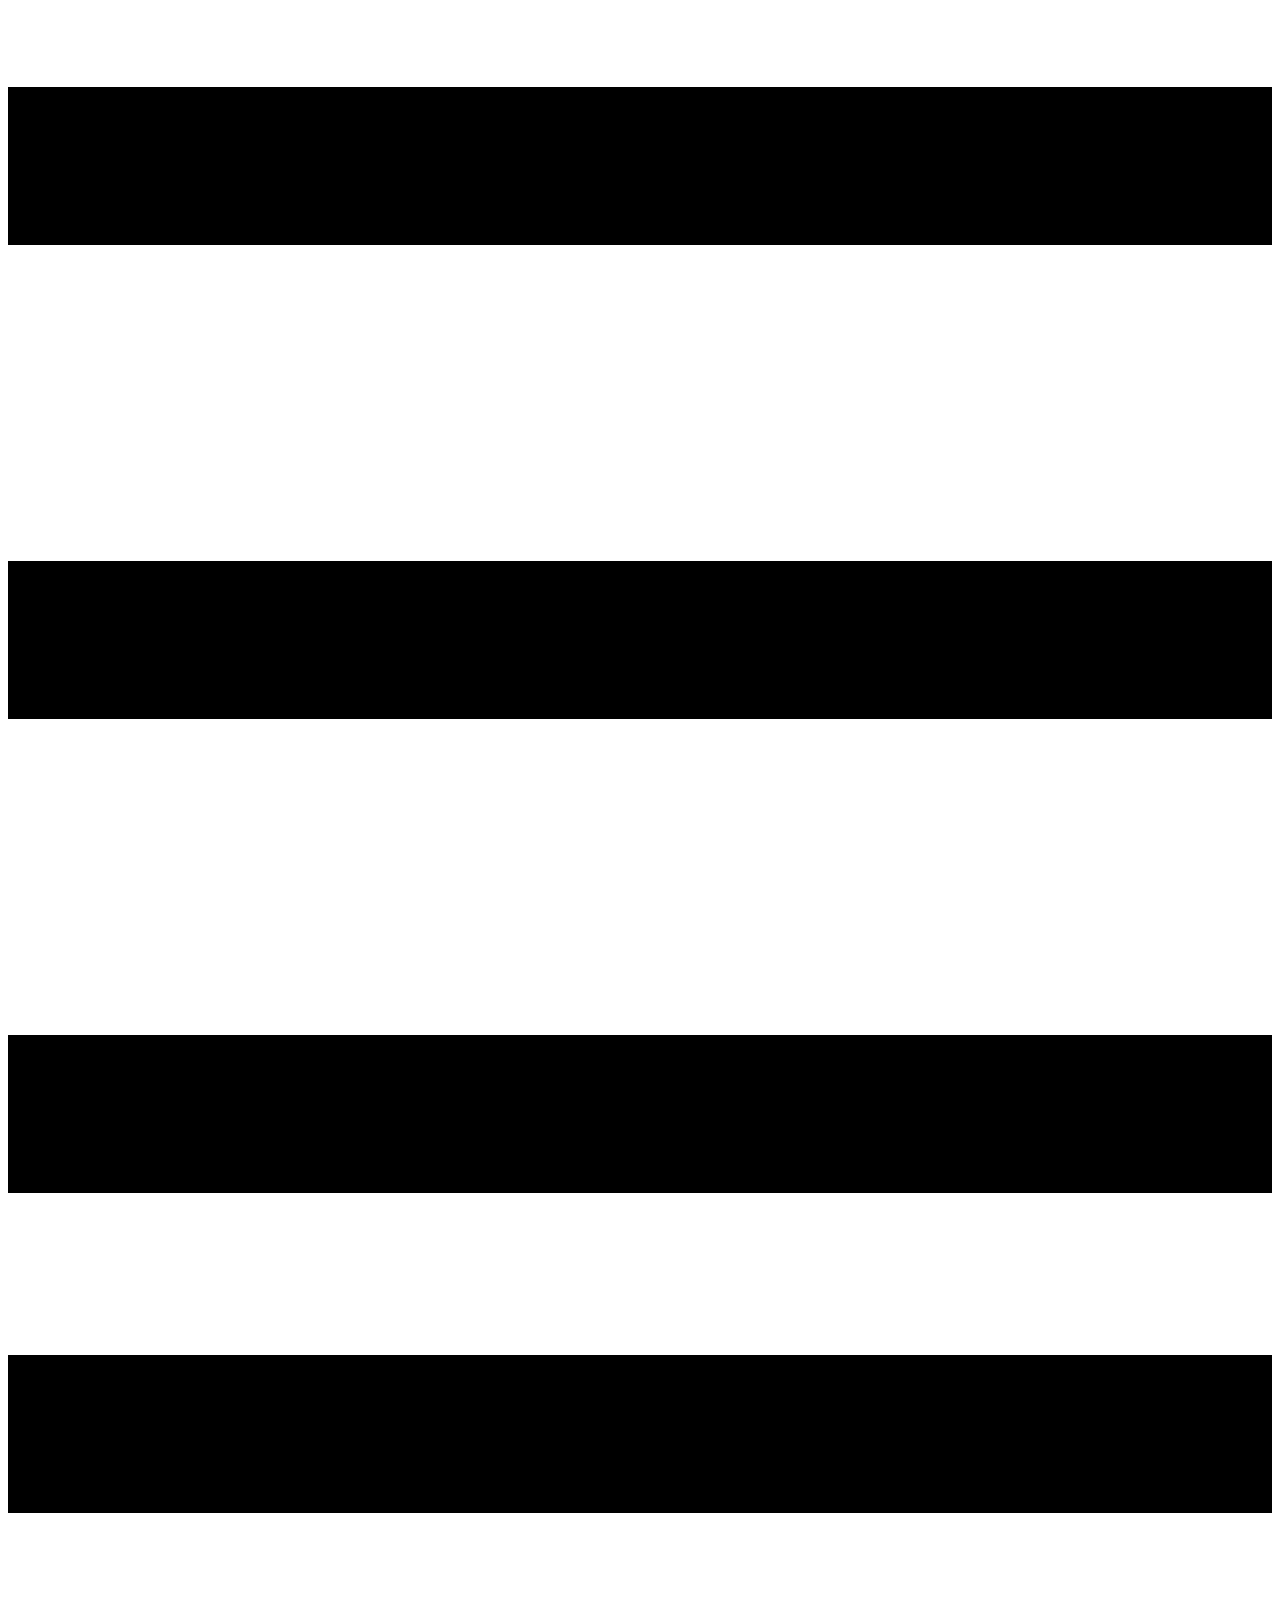
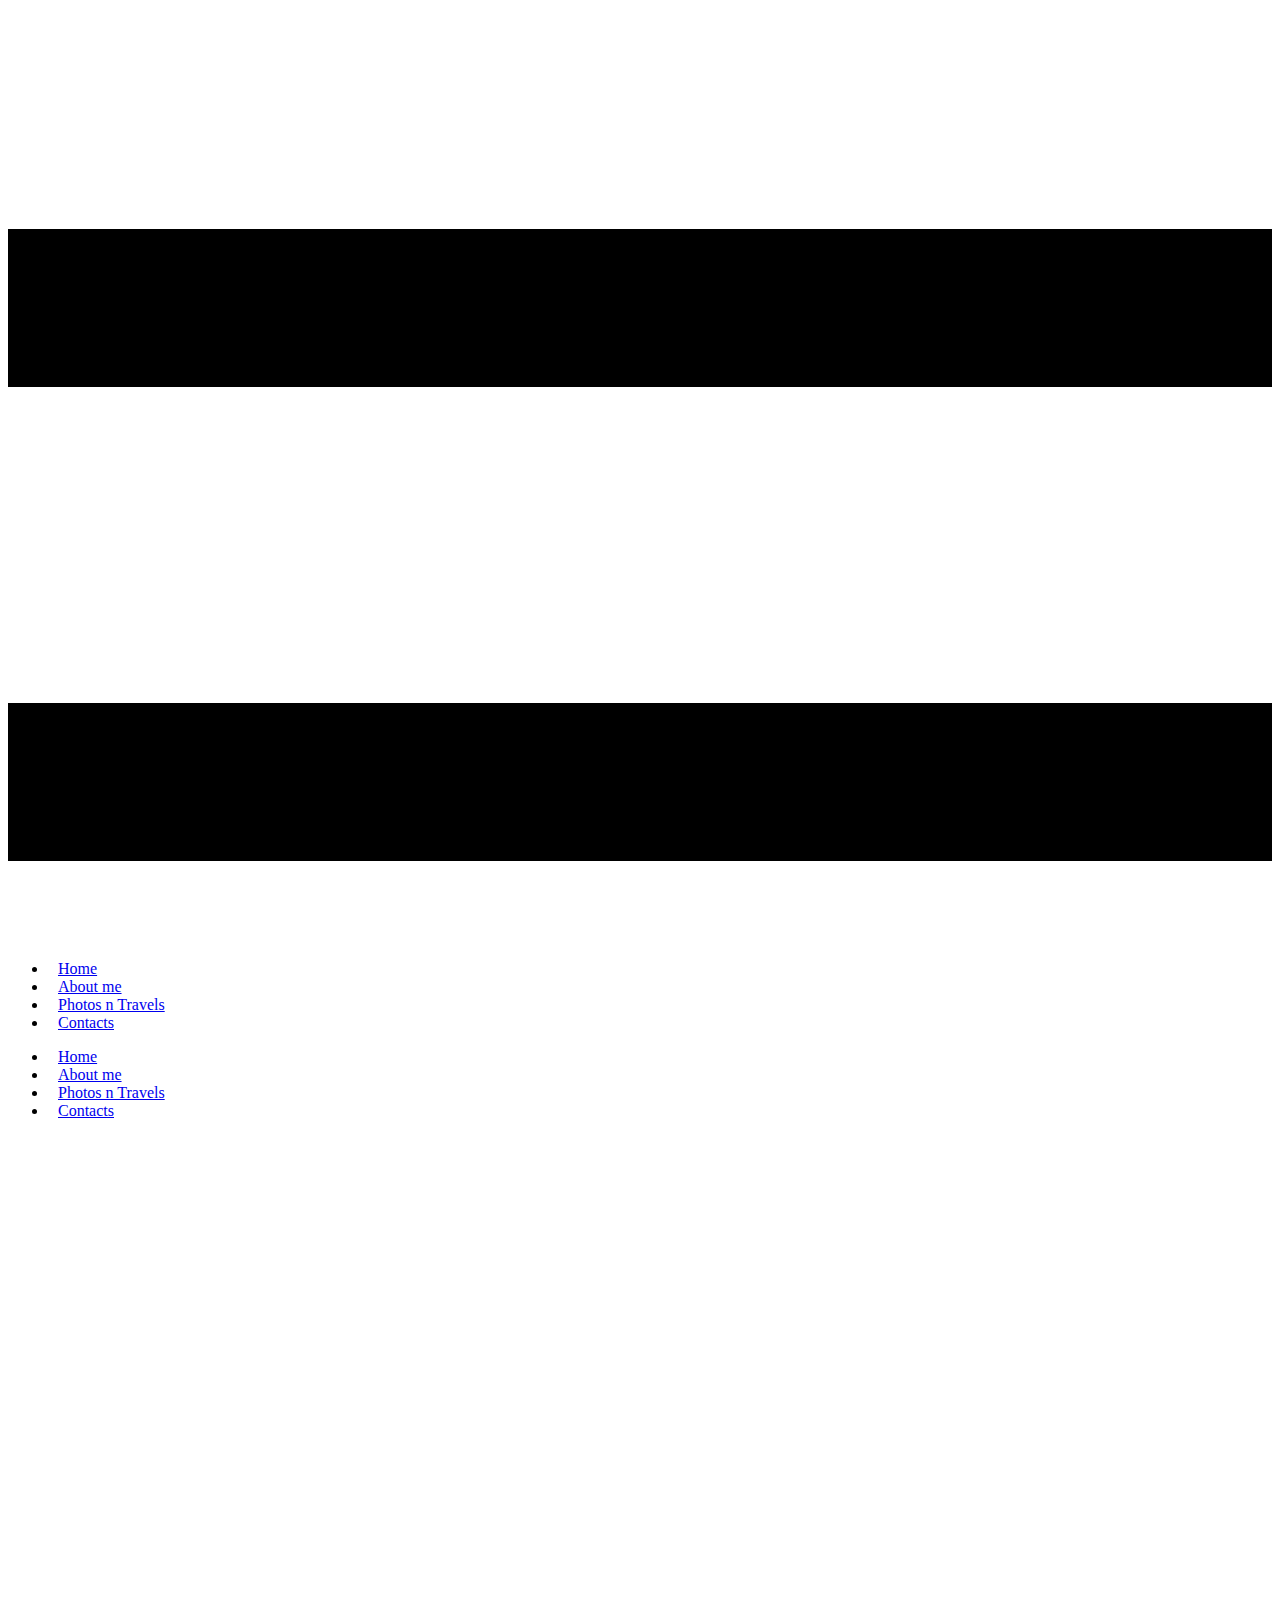
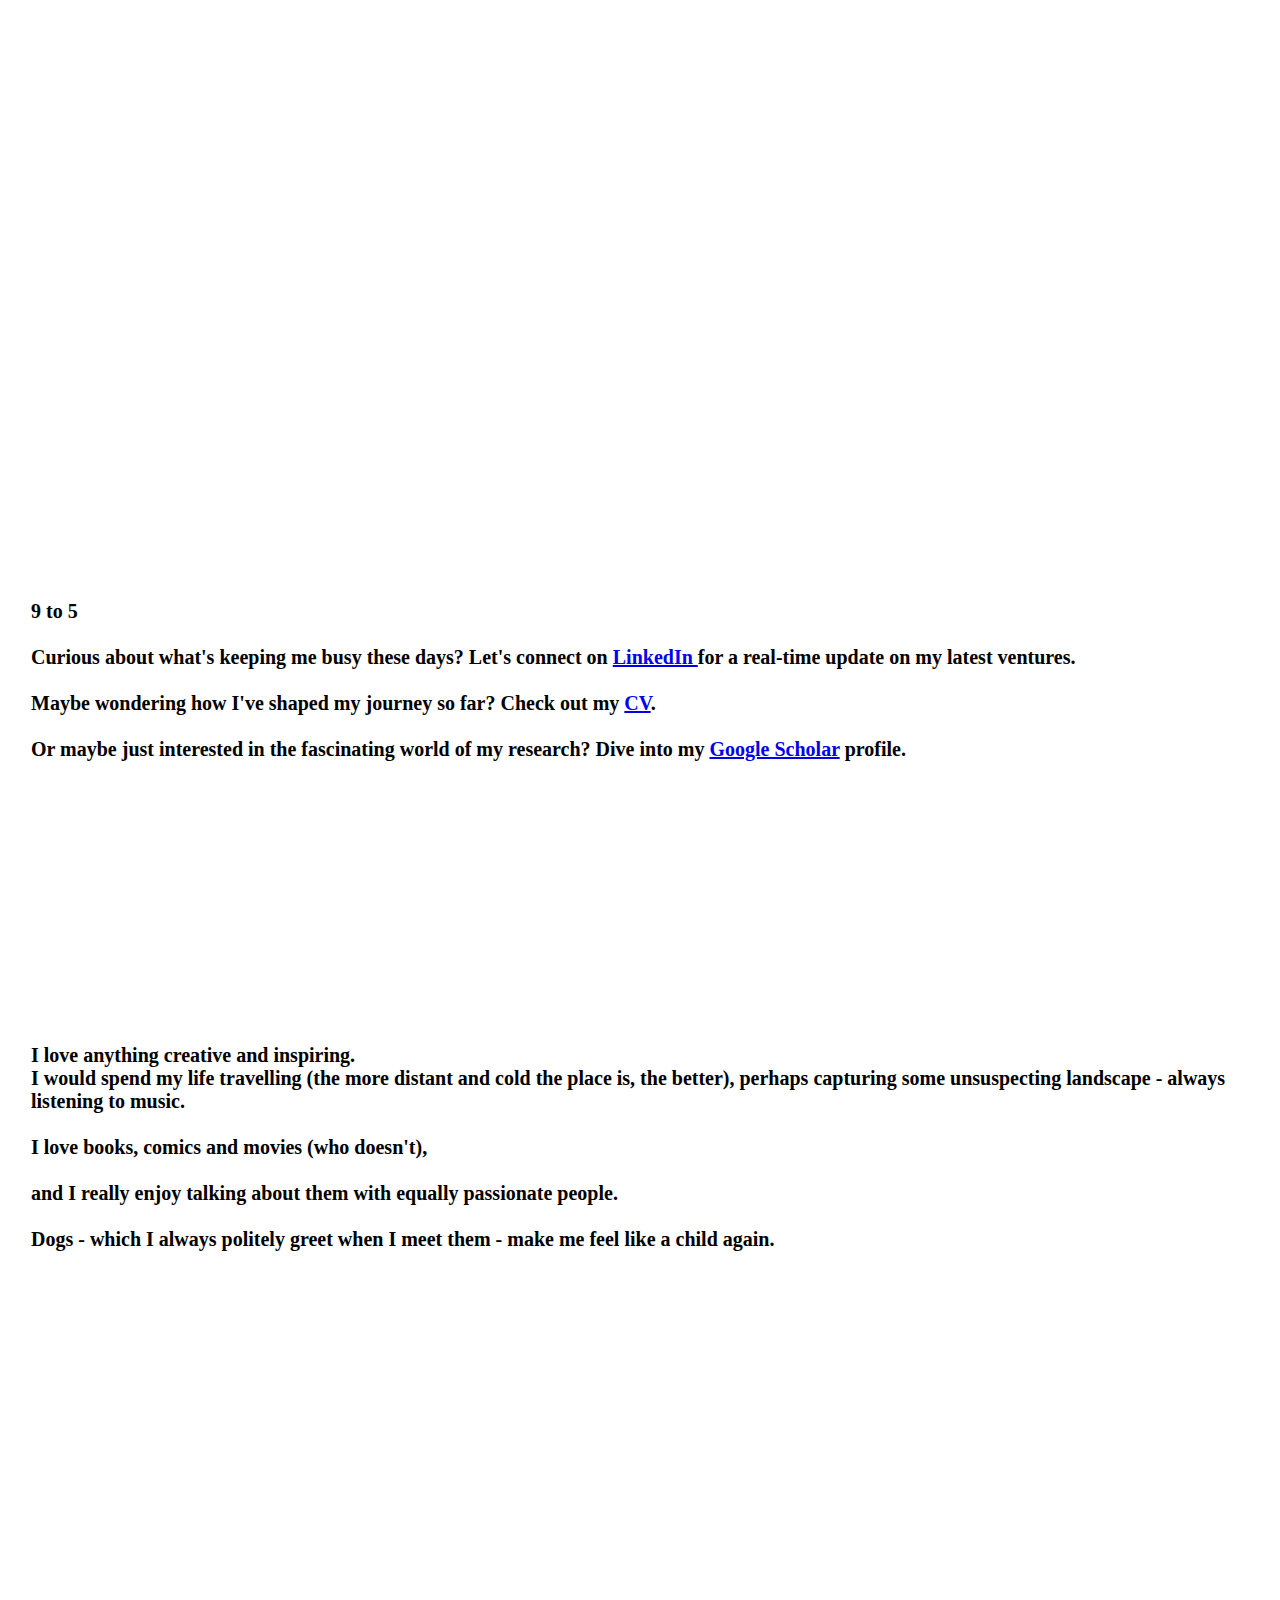
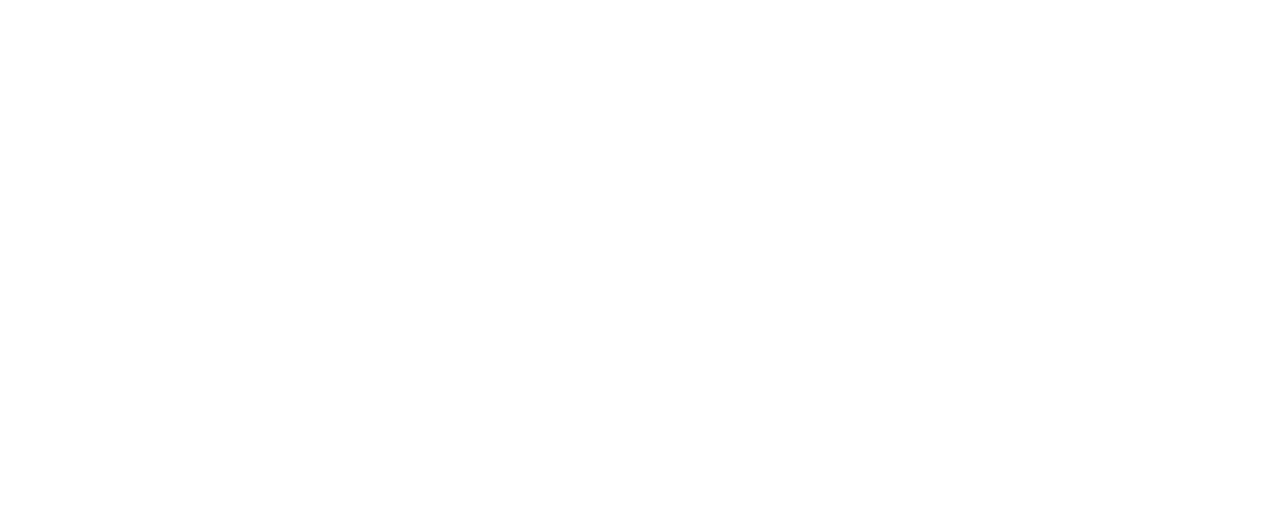
==== About-me.html @ ea96f23c "Add files via upload" ====
<!DOCTYPE html>
<html style="font-size: 16px;" lang="it"><head>
    <meta name="viewport" content="width=device-width, initial-scale=1.0">
    <meta charset="utf-8">
    <meta name="keywords" content="">
    <meta name="description" content="">
    <title>About me</title>
    <link rel="stylesheet" href="nicepage.css" media="screen">
<link rel="stylesheet" href="About-me.css" media="screen">
    <script class="u-script" type="text/javascript" src="jquery.js" defer=""></script>
    <script class="u-script" type="text/javascript" src="nicepage.js" defer=""></script>
    <meta name="generator" content="Nicepage 4.21.5, nicepage.com">
    <link id="u-theme-google-font" rel="stylesheet" href="https://fonts.googleapis.com/css?family=Roboto:100,100i,300,300i,400,400i,500,500i,700,700i,900,900i|Open+Sans:300,300i,400,400i,500,500i,600,600i,700,700i,800,800i">
    
    
    <script type="application/ld+json">{
		"@context": "http://schema.org",
		"@type": "Organization",
		"name": "website"
}</script>
    <meta name="theme-color" content="#478ac9">
    <meta property="og:title" content="About me">
    <meta property="og:description" content="">
    <meta property="og:type" content="website">
  </head>
  <body class="u-body u-overlap u-overlap-contrast u-xl-mode" data-lang="it"><header class="u-black u-clearfix u-header u-sticky u-sticky-28a9" id="sec-6f5e" data-animation-name="" data-animation-duration="0" data-animation-delay="0" data-animation-direction=""><div class="u-clearfix u-sheet u-sheet-1">
        <nav class="u-align-right u-dropdown-icon u-menu u-menu-dropdown u-offcanvas u-menu-1" data-responsive-from="XS">
          <div class="menu-collapse" style="font-size: 1rem; letter-spacing: 0px; font-weight: 700;">
            <a class="u-border-1 u-border-grey-75 u-button-style u-custom-border u-custom-border-color u-custom-left-right-menu-spacing u-custom-padding-bottom u-custom-text-active-color u-custom-text-color u-custom-text-hover-color u-custom-top-bottom-menu-spacing u-nav-link u-palette-4-base u-text-active-palette-1-base u-text-hover-palette-2-base" href="#" style="background-image: none;">
              <svg class="u-svg-link" viewBox="0 0 24 24"><use xmlns:xlink="http://www.w3.org/1999/xlink" xlink:href="#menu-hamburger"></use></svg>
              <svg class="u-svg-content" version="1.1" id="menu-hamburger" viewBox="0 0 16 16" x="0px" y="0px" xmlns:xlink="http://www.w3.org/1999/xlink" xmlns="http://www.w3.org/2000/svg"><g><rect y="1" width="16" height="2"></rect><rect y="7" width="16" height="2"></rect><rect y="13" width="16" height="2"></rect>
</g></svg>
            </a>
          </div>
          <div class="u-custom-menu u-nav-container">
            <ul class="u-nav u-spacing-20 u-unstyled u-nav-1"><li class="u-nav-item"><a class="u-button-style u-nav-link u-text-active-palette-4-base u-text-grey-5 u-text-hover-palette-2-base" href="Home.html" style="padding: 10px;">Home</a>
</li><li class="u-nav-item"><a class="u-button-style u-nav-link u-text-active-palette-4-base u-text-grey-5 u-text-hover-palette-2-base" href="About-me.html" style="padding: 10px;">About me</a>
</li><li class="u-nav-item"><a class="u-button-style u-nav-link u-text-active-palette-4-base u-text-grey-5 u-text-hover-palette-2-base" href="#" style="padding: 10px;">Photos n Travels</a>
</li><li class="u-nav-item"><a class="u-button-style u-nav-link u-text-active-palette-4-base u-text-grey-5 u-text-hover-palette-2-base" href="Contacts.html" style="padding: 10px;">Contacts</a>
</li></ul>
          </div>
          <div class="u-custom-menu u-nav-container-collapse">
            <div class="u-black u-container-style u-inner-container-layout u-opacity u-opacity-95 u-sidenav">
              <div class="u-inner-container-layout u-sidenav-overflow">
                <div class="u-menu-close"></div>
                <ul class="u-align-center u-nav u-popupmenu-items u-unstyled u-nav-2"><li class="u-nav-item"><a class="u-button-style u-nav-link" href="Home.html" style="padding: 10px;">Home</a>
</li><li class="u-nav-item"><a class="u-button-style u-nav-link" href="About-me.html" style="padding: 10px;">About me</a>
</li><li class="u-nav-item"><a class="u-button-style u-nav-link" href="#" style="padding: 10px;">Photos n Travels</a>
</li><li class="u-nav-item"><a class="u-button-style u-nav-link" href="Contacts.html" style="padding: 10px;">Contacts</a>
</li></ul>
              </div>
            </div>
            <div class="u-black u-menu-overlay u-opacity u-opacity-70"></div>
          </div>
        </nav>
      </div></header>
    <section class="u-black u-clearfix u-section-1" id="sec-1752">
      <div class="u-clearfix u-sheet u-sheet-1">
        <div class="u-container-style u-effect-hover-zoom u-expanded-width u-group u-group-1" data-image-width="1600" data-image-height="843">
          <div class="u-background-effect u-expanded">
            <div class="u-background-effect-image u-expanded u-image u-image-1" data-image-width="1280" data-image-height="961"></div>
          </div>
          <div class="u-container-layout u-container-layout-1"></div>
        </div>
        <div class="u-clearfix u-expanded-width u-layout-wrap u-layout-wrap-1">
          <div class="u-gutter-0 u-layout">
            <div class="u-layout-col">
              <div class="u-size-30">
                <div class="u-layout-row">
                  <div class="u-container-align-center u-container-style u-effect-hover-zoom u-layout-cell u-size-30 u-layout-cell-1" data-image-width="960" data-image-height="1280">
                    <div class="u-background-effect u-expanded">
                      <div class="u-background-effect-image u-expanded u-image u-image-2" data-image-width="960" data-image-height="1280"></div>
                    </div>
                    <div class="u-container-layout u-container-layout-2"></div>
                  </div>
                  <div class="u-container-style u-layout-cell u-size-30 u-layout-cell-2">
                    <div class="u-container-layout u-valign-middle-md u-valign-middle-sm u-valign-middle-xs u-container-layout-3">
                      <p class="u-text u-text-1">9 to 5<br>
                        <br>Curious about what's keeping me busy these days? Let's connect on <a href="https://www.linkedin.com/in/maddalena-torricelli/" class="u-active-none u-border-none u-btn u-button-link u-button-style u-hover-none u-none u-text-palette-1-base u-btn-1">LinkedIn </a>for a real-time update on my latest ventures.<br>
                        <br>Maybe wondering how I've shaped my journey so far? Check out my <a href="files/CV_Maddalena_Torricelli.pdf" class="u-active-none u-border-none u-btn u-button-link u-button-style u-file-link u-hover-none u-none u-text-palette-1-base u-btn-2">CV</a>.<br>
                        <br>Or maybe just interested in the fascinating world of my research? Dive into my <a href="https://scholar.google.com/citations?user=tIdKNm0AAAAJ&amp;hl=it" class="u-active-none u-border-none u-btn u-button-link u-button-style u-hover-none u-none u-text-palette-1-base u-btn-3">Google Scholar</a> profile.
                      </p>
                    </div>
                  </div>
                </div>
              </div>
              <div class="u-size-30">
                <div class="u-layout-row">
                  <div class="u-container-style u-layout-cell u-size-30 u-layout-cell-3">
                    <div class="u-container-layout u-valign-middle u-container-layout-4">
                      <p class="u-text u-text-default u-text-2"> I love anything creative and inspiring. <br>I would spend my life travelling (the more distant and cold the place is, the better), perhaps capturing some unsuspecting landscape - always listening to music. <br>
                        <br>I love books, comics and movies (who doesn't), <br>
                        <br>and I really enjoy talking about them with equally passionate people. <br>
                        <br>Dogs - which I always politely greet when I meet them - make me feel like a child again.<span style="font-weight: 700;"></span>
                      </p>
                    </div>
                  </div>
                  <div class="u-container-align-center u-container-style u-effect-hover-zoom u-layout-cell u-size-30 u-layout-cell-4" data-image-width="1280" data-image-height="961">
                    <div class="u-background-effect u-expanded">
                      <div class="u-background-effect-image u-expanded u-image u-image-3" data-image-width="1280" data-image-height="961"></div>
                    </div>
                    <div class="u-container-layout u-container-layout-5"></div>
                  </div>
                </div>
              </div>
            </div>
          </div>
        </div>
      </div>
    </section>
    
    
    
  
</body></html>
---- About-me.css ----
.u-section-1 {
  background-image: none;
}

.u-section-1 .u-sheet-1 {
  min-height: 1524px;
}

.u-section-1 .u-group-1 {
  min-height: 393px;
  margin-bottom: 0;
  margin-top: 56px;
}

.u-section-1 .u-image-1 {
  background-image: url("images/photo_2023-09-14_12-10-45.jpg");
  background-position: 50% 50%;
}

.u-section-1 .u-container-layout-1 {
  padding: 30px;
}

.u-section-1 .u-layout-wrap-1 {
  margin-top: 0;
  margin-bottom: 0;
}

.u-section-1 .u-layout-cell-1 {
  min-height: 538px;
}

.u-section-1 .u-image-2 {
  background-image: url("images/photo_2023-09-14_12-43-49.jpg");
}

.u-section-1 .u-container-layout-2 {
  padding: 30px;
}

.u-section-1 .u-layout-cell-2 {
  min-height: 537px;
}

.u-section-1 .u-container-layout-3 {
  padding: 30px 23px;
}

.u-section-1 .u-text-1 {
  font-weight: 700;
  font-size: 1.25rem;
  margin: 63px 0 0;
}

.u-section-1 .u-btn-1 {
  background-image: none;
  padding: 0;
}

.u-section-1 .u-btn-2 {
  background-image: none;
  padding: 0;
}

.u-section-1 .u-btn-3 {
  background-image: none;
  padding: 0;
}

.u-section-1 .u-layout-cell-3 {
  min-height: 537px;
}

.u-section-1 .u-container-layout-4 {
  padding: 0 23px;
}

.u-section-1 .u-text-2 {
  font-weight: 700;
  font-size: 1.25rem;
  margin: 0;
}

.u-section-1 .u-layout-cell-4 {
  min-height: 538px;
}

.u-section-1 .u-image-3 {
  background-image: url("images/photo_2023-09-14_12-43-50.jpg");
}

.u-section-1 .u-container-layout-5 {
  padding: 30px;
}

@media (max-width: 1199px) {
  .u-section-1 .u-sheet-1 {
    min-height: 1341px;
  }

  .u-section-1 .u-layout-cell-1 {
    min-height: 443px;
    background-position: 50% 50%;
  }

  .u-section-1 .u-layout-cell-2 {
    min-height: 443px;
  }

  .u-section-1 .u-layout-cell-3 {
    min-height: 443px;
  }

  .u-section-1 .u-layout-cell-4 {
    min-height: 443px;
    background-position: 50% 50%;
  }
}

@media (max-width: 991px) {
  .u-section-1 .u-sheet-1 {
    min-height: 1125px;
  }

  .u-section-1 .u-layout-cell-1 {
    min-height: 339px;
  }

  .u-section-1 .u-layout-cell-2 {
    min-height: 635px;
  }

  .u-section-1 .u-text-1 {
    width: auto;
    margin-top: 0;
  }

  .u-section-1 .u-layout-cell-3 {
    min-height: 100px;
  }

  .u-section-1 .u-layout-cell-4 {
    min-height: 339px;
  }
}

@media (max-width: 767px) {
  .u-section-1 .u-sheet-1 {
    min-height: 1967px;
  }

  .u-section-1 .u-container-layout-1 {
    padding-left: 10px;
    padding-right: 10px;
  }

  .u-section-1 .u-layout-cell-1 {
    min-height: 509px;
  }

  .u-section-1 .u-container-layout-2 {
    padding-left: 10px;
    padding-right: 10px;
  }

  .u-section-1 .u-layout-cell-2 {
    min-height: 380px;
  }

  .u-section-1 .u-container-layout-3 {
    padding-left: 10px;
    padding-right: 10px;
  }

  .u-section-1 .u-container-layout-4 {
    padding-left: 10px;
    padding-right: 10px;
  }

  .u-section-1 .u-layout-cell-4 {
    min-height: 509px;
  }

  .u-section-1 .u-container-layout-5 {
    padding-left: 10px;
    padding-right: 10px;
  }
}

@media (max-width: 575px) {
  .u-section-1 .u-sheet-1 {
    min-height: 1491px;
  }

  .u-section-1 .u-layout-cell-1 {
    min-height: 320px;
  }

  .u-section-1 .u-layout-cell-2 {
    min-height: 239px;
  }

  .u-section-1 .u-layout-cell-4 {
    min-height: 320px;
  }
}
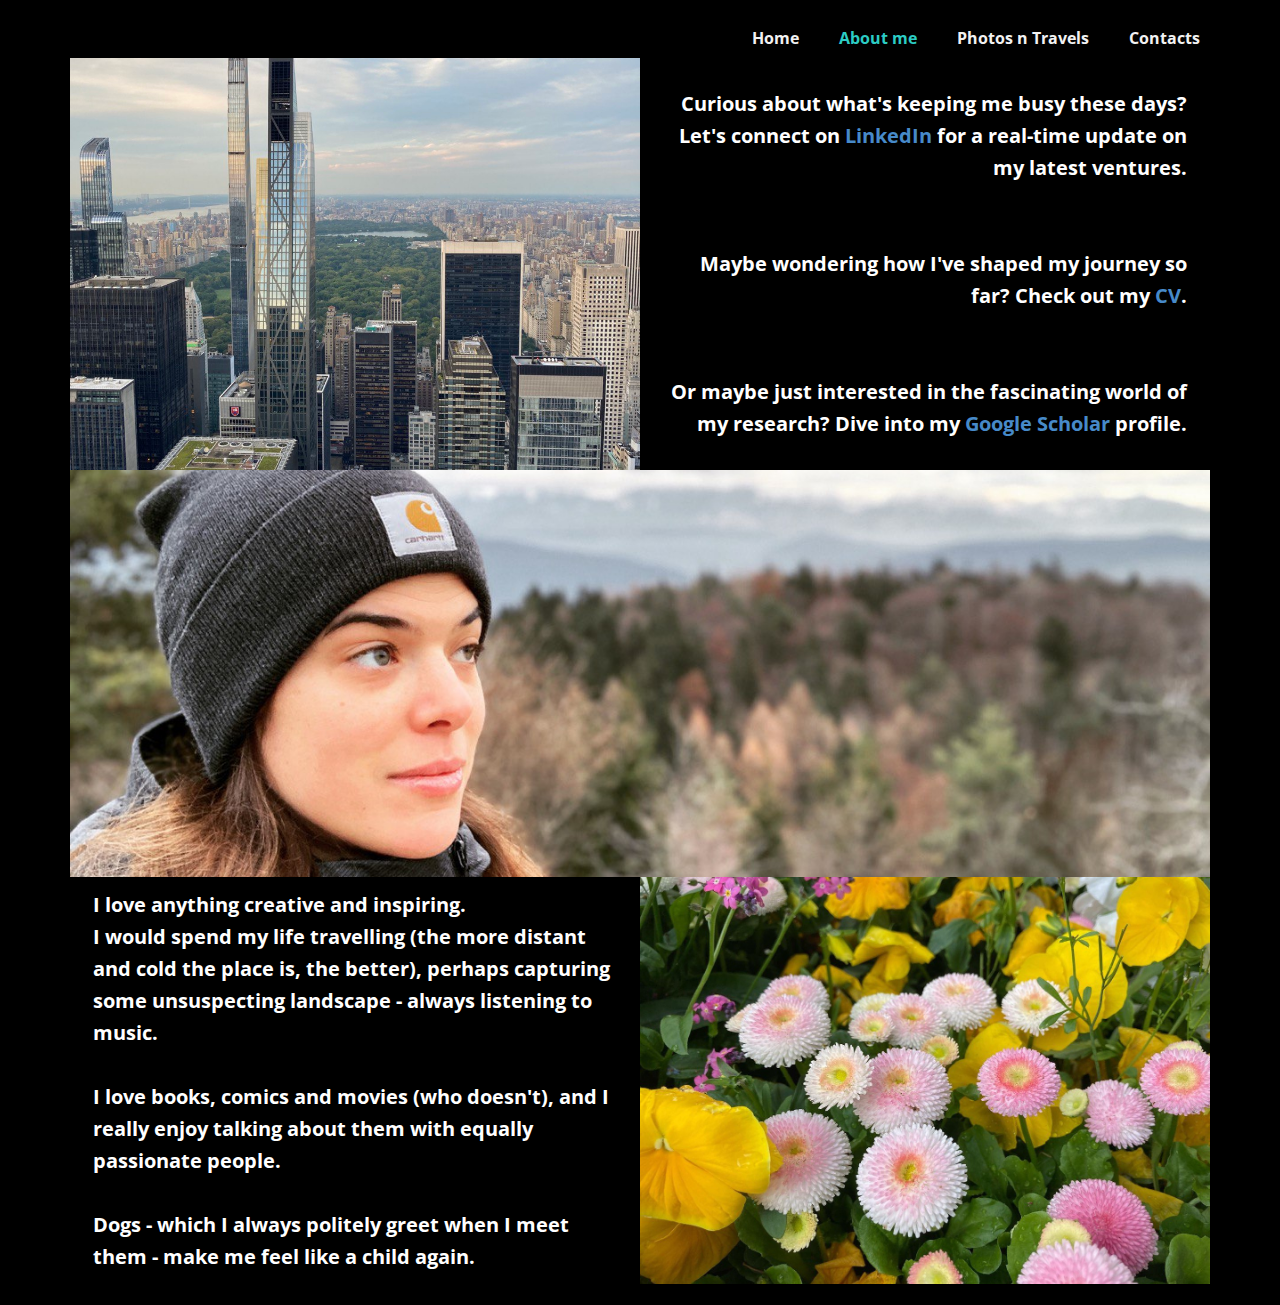
==== commit 3e1b7723: "Add files via upload" ====
--- a/About-me.html
+++ b/About-me.html
@@ -56,46 +56,50 @@
       </div></header>
     <section class="u-black u-clearfix u-section-1" id="sec-1752">
       <div class="u-clearfix u-sheet u-sheet-1">
-        <div class="u-container-style u-effect-hover-zoom u-expanded-width u-group u-group-1" data-image-width="1600" data-image-height="843">
-          <div class="u-background-effect u-expanded">
-            <div class="u-background-effect-image u-expanded u-image u-image-1" data-image-width="1280" data-image-height="961"></div>
-          </div>
-          <div class="u-container-layout u-container-layout-1"></div>
-        </div>
         <div class="u-clearfix u-expanded-width u-layout-wrap u-layout-wrap-1">
           <div class="u-gutter-0 u-layout">
             <div class="u-layout-col">
-              <div class="u-size-30">
+              <div class="u-size-20">
                 <div class="u-layout-row">
                   <div class="u-container-align-center u-container-style u-effect-hover-zoom u-layout-cell u-size-30 u-layout-cell-1" data-image-width="960" data-image-height="1280">
                     <div class="u-background-effect u-expanded">
-                      <div class="u-background-effect-image u-expanded u-image u-image-2" data-image-width="960" data-image-height="1280"></div>
+                      <div class="u-background-effect-image u-expanded u-image u-image-1" data-image-width="960" data-image-height="1280"></div>
                     </div>
-                    <div class="u-container-layout u-container-layout-2"></div>
+                    <div class="u-container-layout u-container-layout-1"></div>
                   </div>
-                  <div class="u-container-style u-layout-cell u-size-30 u-layout-cell-2">
-                    <div class="u-container-layout u-valign-middle-md u-valign-middle-sm u-valign-middle-xs u-container-layout-3">
-                      <p class="u-text u-text-1">9 to 5<br>
-                        <br>Curious about what's keeping me busy these days? Let's connect on <a href="https://www.linkedin.com/in/maddalena-torricelli/" class="u-active-none u-border-none u-btn u-button-link u-button-style u-hover-none u-none u-text-palette-1-base u-btn-1">LinkedIn </a>for a real-time update on my latest ventures.<br>
+                  <div class="u-align-right u-container-style u-layout-cell u-size-30 u-layout-cell-2">
+                    <div class="u-container-layout u-valign-middle u-container-layout-2">
+                      <p class="u-text u-text-1">Curious about what's keeping me busy these days? Let's connect on <a href="https://www.linkedin.com/in/maddalena-torricelli/" class="u-active-none u-border-none u-btn u-button-link u-button-style u-hover-none u-none u-text-palette-1-base u-btn-1">LinkedIn </a>for a real-time update on my latest ventures.<br>
+                        <br>
                         <br>Maybe wondering how I've shaped my journey so far? Check out my <a href="files/CV_Maddalena_Torricelli.pdf" class="u-active-none u-border-none u-btn u-button-link u-button-style u-file-link u-hover-none u-none u-text-palette-1-base u-btn-2">CV</a>.<br>
+                        <br>
                         <br>Or maybe just interested in the fascinating world of my research? Dive into my <a href="https://scholar.google.com/citations?user=tIdKNm0AAAAJ&amp;hl=it" class="u-active-none u-border-none u-btn u-button-link u-button-style u-hover-none u-none u-text-palette-1-base u-btn-3">Google Scholar</a> profile.
                       </p>
                     </div>
                   </div>
                 </div>
               </div>
-              <div class="u-size-30">
+              <div class="u-size-20">
                 <div class="u-layout-row">
-                  <div class="u-container-style u-layout-cell u-size-30 u-layout-cell-3">
+                  <div class="u-container-align-center u-container-style u-effect-hover-zoom u-layout-cell u-size-60 u-layout-cell-3" data-image-width="1280" data-image-height="961">
+                    <div class="u-background-effect u-expanded">
+                      <div class="u-background-effect-image u-expanded u-image u-image-2" data-image-width="1280" data-image-height="961"></div>
+                    </div>
+                    <div class="u-container-layout u-container-layout-3"></div>
+                  </div>
+                </div>
+              </div>
+              <div class="u-size-20">
+                <div class="u-layout-row">
+                  <div class="u-container-style u-layout-cell u-size-30 u-layout-cell-4">
                     <div class="u-container-layout u-valign-middle u-container-layout-4">
-                      <p class="u-text u-text-default u-text-2"> I love anything creative and inspiring. <br>I would spend my life travelling (the more distant and cold the place is, the better), perhaps capturing some unsuspecting landscape - always listening to music. <br>
-                        <br>I love books, comics and movies (who doesn't), <br>
-                        <br>and I really enjoy talking about them with equally passionate people. <br>
+                      <p class="u-text u-text-2"> I love anything creative and inspiring. <br>I would spend my life travelling (the more distant and cold the place is, the better), perhaps capturing some unsuspecting landscape - always listening to music. <br>
+                        <br>I love books, comics and movies (who doesn't), and I really enjoy talking about them with equally passionate people. <br>
                         <br>Dogs - which I always politely greet when I meet them - make me feel like a child again.<span style="font-weight: 700;"></span>
                       </p>
                     </div>
                   </div>
-                  <div class="u-container-align-center u-container-style u-effect-hover-zoom u-layout-cell u-size-30 u-layout-cell-4" data-image-width="1280" data-image-height="961">
+                  <div class="u-container-align-center u-container-style u-effect-hover-zoom u-layout-cell u-size-30 u-layout-cell-5" data-image-width="1280" data-image-height="961">
                     <div class="u-background-effect u-expanded">
                       <div class="u-background-effect-image u-expanded u-image u-image-3" data-image-width="1280" data-image-height="961"></div>
                     </div>
--- a/nicepage.css
+++ b/nicepage.css
@@ -0,0 +1,38292 @@
+/*begin-commonstyles library*//*!
+ * froala_editor v4.0.6 (https://www.froala.com/wysiwyg-editor)
+ * License https://froala.com/wysiwyg-editor/terms/
+ * Copyright 2014-2021 Froala Labs
+ */
+
+.fr-clearfix::after {
+  clear: both;
+  display: block;
+  content: "";
+  height: 0; }
+
+.fr-hide-by-clipping {
+  position: absolute;
+  width: 1px;
+  height: 1px;
+  padding: 0;
+  margin: -1px;
+  overflow: hidden;
+  clip: rect(0, 0, 0, 0);
+  border: 0; }
+
+.fr-view img.fr-rounded, .fr-view .fr-img-caption.fr-rounded img {
+  border-radius: 10px;
+  -moz-border-radius: 10px;
+  -webkit-border-radius: 10px;
+  -moz-background-clip: padding;
+  -webkit-background-clip: padding-box;
+  background-clip: padding-box; }
+
+.fr-view img.fr-shadow, .fr-view .fr-img-caption.fr-shadow img {
+  -webkit-box-shadow: 10px 10px 5px 0px #cccccc;
+  -moz-box-shadow: 10px 10px 5px 0px #cccccc;
+  box-shadow: 10px 10px 5px 0px #cccccc; }
+
+.fr-view img.fr-bordered, .fr-view .fr-img-caption.fr-bordered img {
+  border: solid 5px #CCC; }
+
+.fr-view img.fr-bordered {
+  -webkit-box-sizing: content-box;
+  -moz-box-sizing: content-box;
+  box-sizing: content-box; }
+
+.fr-view .fr-img-caption.fr-bordered img {
+  -webkit-box-sizing: border-box;
+  -moz-box-sizing: border-box;
+  box-sizing: border-box; }
+
+.fr-view {
+  word-wrap: break-word; }
+  .fr-view span[style~="color:"] a {
+    color: inherit; }
+  .fr-view strong {
+    font-weight: 700; }
+  .fr-view table[border='0'] td:not([class]), .fr-view table[border='0'] th:not([class]), .fr-view table[border='0'] td[class=""], .fr-view table[border='0'] th[class=""] {
+    border-width: 0px; }
+  .fr-view table {
+    border: none;
+    border-collapse: collapse;
+    empty-cells: show;
+    max-width: 100%; }
+    .fr-view table td {
+      min-width: 5px; }
+    .fr-view table.fr-dashed-borders td, .fr-view table.fr-dashed-borders th {
+      border-style: dashed; }
+    .fr-view table.fr-alternate-rows tbody tr:nth-child(2n) {
+      background: whitesmoke; }
+    .fr-view table td, .fr-view table th {
+      border: 1px solid #DDD; }
+      .fr-view table td:empty, .fr-view table th:empty {
+        height: 20px; }
+      .fr-view table td.fr-highlighted, .fr-view table th.fr-highlighted {
+        border: 1px double red; }
+      .fr-view table td.fr-thick, .fr-view table th.fr-thick {
+        border-width: 2px; }
+    .fr-view table th {
+      background: #ececec; }
+  .fr-view hr {
+    clear: both;
+    user-select: none;
+    -o-user-select: none;
+    -moz-user-select: none;
+    -khtml-user-select: none;
+    -webkit-user-select: none;
+    -ms-user-select: none;
+    break-after: always;
+    page-break-after: always; }
+  .fr-view .fr-file {
+    position: relative; }
+    .fr-view .fr-file::after {
+      position: relative;
+      content: "\1F4CE";
+      font-weight: normal; }
+  .fr-view pre {
+    white-space: pre-wrap;
+    word-wrap: break-word;
+    overflow: visible; }
+/*  .fr-view[dir="rtl"] blockquote {
+    border-left: none;
+    border-right: solid 2px #5E35B1;
+    margin-right: 0;
+    padding-right: 5px;
+    padding-left: 0; }
+    .fr-view[dir="rtl"] blockquote blockquote {
+      border-color: #00BCD4; }
+      .fr-view[dir="rtl"] blockquote blockquote blockquote {
+        border-color: #43A047; }
+  .fr-view blockquote {
+    border-left: solid 2px #5E35B1;
+    margin-left: 0;
+    padding-left: 5px;
+    color: #5E35B1; }
+    .fr-view blockquote blockquote {
+      border-color: #00BCD4;
+      color: #00BCD4; }
+      .fr-view blockquote blockquote blockquote {
+        border-color: #43A047;
+        color: #43A047; } */
+  .fr-view span.fr-emoticon {
+    font-weight: normal;
+    font-family: "Apple Color Emoji","Segoe UI Emoji","NotoColorEmoji","Segoe UI Symbol","Android Emoji","EmojiSymbols";
+    display: inline;
+    line-height: 0; }
+    .fr-view span.fr-emoticon.fr-emoticon-img {
+      background-repeat: no-repeat !important;
+      font-size: inherit;
+      height: 1em;
+      width: 1em;
+      min-height: 20px;
+      min-width: 20px;
+      display: inline-block;
+      margin: -.1em .1em .1em;
+      line-height: 1;
+      vertical-align: middle; }
+  .fr-view .fr-text-gray {
+    color: #AAA !important; }
+  .fr-view .fr-text-bordered {
+    border-top: solid 1px #222;
+    border-bottom: solid 1px #222;
+    padding: 10px 0; }
+  .fr-view .fr-text-spaced {
+    letter-spacing: 1px; }
+  .fr-view .fr-text-uppercase {
+    text-transform: uppercase; }
+  .fr-view .fr-class-highlighted {
+    background-color: #ffff00; }
+  .fr-view .fr-class-code {
+    border-color: #cccccc;
+    border-radius: 2px;
+    -moz-border-radius: 2px;
+    -webkit-border-radius: 2px;
+    -moz-background-clip: padding;
+    -webkit-background-clip: padding-box;
+    background-clip: padding-box;
+    background: #f5f5f5;
+    padding: 10px;
+    font-family: "Courier New", Courier, monospace; }
+  .fr-view .fr-class-transparency {
+    opacity: 0.5; }
+  .fr-view img {
+    position: relative;
+    max-width: 100%; }
+    .fr-view img.fr-dib {
+      margin: 10px auto;
+      display: block;
+      float: none;
+      vertical-align: top; }
+      .fr-view img.fr-dib.fr-fil {
+        margin-left: 0;
+        text-align: left; }
+      .fr-view img.fr-dib.fr-fir {
+        margin-right: 0;
+        text-align: right; }
+    .fr-view img.fr-dii {
+      display: inline-block;
+      float: none;
+      vertical-align: bottom;
+      margin-left: 5px;
+      margin-right: 5px;
+      max-width: calc(100% - (2 * 5px)); }
+      .fr-view img.fr-dii.fr-fil {
+        float: left;
+        margin: 10px 15px 10px 0;
+        max-width: calc(100% - 5px); }
+      .fr-view img.fr-dii.fr-fir {
+        float: right;
+        margin: 10px 0 10px 15px;
+        max-width: calc(100% - 5px); }
+  .fr-view span.fr-img-caption {
+    position: relative;
+    max-width: 100%; }
+    .fr-view span.fr-img-caption.fr-dib {
+      margin: 5px auto;
+      display: block;
+      float: none;
+      vertical-align: top; }
+      .fr-view span.fr-img-caption.fr-dib.fr-fil {
+        margin-left: 0;
+        text-align: left; }
+      .fr-view span.fr-img-caption.fr-dib.fr-fir {
+        margin-right: 0;
+        text-align: right; }
+    .fr-view span.fr-img-caption.fr-dii {
+      display: inline-block;
+      float: none;
+      vertical-align: bottom;
+      margin-left: 5px;
+      margin-right: 5px;
+      max-width: calc(100% - (2 * 5px)); }
+      .fr-view span.fr-img-caption.fr-dii.fr-fil {
+        float: left;
+        margin: 5px 5px 5px 0;
+        max-width: calc(100% - 5px); }
+      .fr-view span.fr-img-caption.fr-dii.fr-fir {
+        float: right;
+        margin: 5px 0 5px 5px;
+        max-width: calc(100% - 5px); }
+  .fr-view .fr-video {
+    text-align: center;
+    position: relative; }
+    .fr-view .fr-video.fr-rv {
+      padding-bottom: 56.25%;
+      padding-top: 30px;
+      height: 0;
+      overflow: hidden; }
+      .fr-view .fr-video.fr-rv > iframe, .fr-view .fr-video.fr-rv object, .fr-view .fr-video.fr-rv embed {
+        position: absolute !important;
+        top: 0;
+        left: 0;
+        width: 100%;
+        height: 100%; }
+    .fr-view .fr-video > * {
+      -webkit-box-sizing: content-box;
+      -moz-box-sizing: content-box;
+      box-sizing: content-box;
+      max-width: 100%;
+      border: none; }
+    .fr-view .fr-video.fr-dvb {
+      display: block;
+      clear: both; }
+      .fr-view .fr-video.fr-dvb.fr-fvl {
+        text-align: left; }
+      .fr-view .fr-video.fr-dvb.fr-fvr {
+        text-align: right; }
+    .fr-view .fr-video.fr-dvi {
+      display: inline-block; }
+      .fr-view .fr-video.fr-dvi.fr-fvl {
+        float: left; }
+      .fr-view .fr-video.fr-dvi.fr-fvr {
+        float: right; }
+  .fr-view a.fr-strong {
+    font-weight: 700; }
+  .fr-view a.fr-green {
+    color: green; }
+  .fr-view .fr-img-caption {
+    text-align: center; }
+    .fr-view .fr-img-caption .fr-img-wrap {
+      padding: 0;
+      margin: auto;
+      text-align: center;
+      width: 100%; }
+      .fr-view .fr-img-caption .fr-img-wrap a {
+        display: block; }
+      .fr-view .fr-img-caption .fr-img-wrap img {
+        display: block;
+        margin: auto;
+        width: 100%; }
+      .fr-view .fr-img-caption .fr-img-wrap > span {
+        margin: auto;
+        display: block;
+        padding: 5px 5px 10px;
+        font-size: 14px;
+        font-weight: initial;
+        -webkit-box-sizing: border-box;
+        -moz-box-sizing: border-box;
+        box-sizing: border-box;
+        -webkit-opacity: 0.9;
+        -moz-opacity: 0.9;
+        opacity: 0.9;
+        -ms-filter: "progid:DXImageTransform.Microsoft.Alpha(Opacity=0)";
+        width: 100%;
+        text-align: center; }
+  .fr-view button.fr-rounded, .fr-view input.fr-rounded, .fr-view textarea.fr-rounded {
+    border-radius: 10px;
+    -moz-border-radius: 10px;
+    -webkit-border-radius: 10px;
+    -moz-background-clip: padding;
+    -webkit-background-clip: padding-box;
+    background-clip: padding-box; }
+  .fr-view button.fr-large, .fr-view input.fr-large, .fr-view textarea.fr-large {
+    font-size: 24px; }
+
+/**
+ * Image style.
+ */
+a.fr-view.fr-strong {
+  font-weight: 700; }
+a.fr-view.fr-green {
+  color: green; }
+
+/**
+ * Link style.
+ */
+img.fr-view {
+  position: relative;
+  max-width: 100%; }
+  img.fr-view.fr-dib {
+    margin: 5px auto;
+    display: block;
+    float: none;
+    vertical-align: top; }
+    img.fr-view.fr-dib.fr-fil {
+      margin-left: 0;
+      text-align: left; }
+    img.fr-view.fr-dib.fr-fir {
+      margin-right: 0;
+      text-align: right; }
+  img.fr-view.fr-dii {
+    display: inline-block;
+    float: none;
+    vertical-align: bottom;
+    margin-left: 5px;
+    margin-right: 5px;
+    max-width: calc(100% - (2 * 5px)); }
+    img.fr-view.fr-dii.fr-fil {
+      float: left;
+      margin: 5px 5px 5px 0;
+      max-width: calc(100% - 5px); }
+    img.fr-view.fr-dii.fr-fir {
+      float: right;
+      margin: 5px 0 5px 5px;
+      max-width: calc(100% - 5px); }
+
+span.fr-img-caption.fr-view {
+  position: relative;
+  max-width: 100%; }
+  span.fr-img-caption.fr-view.fr-dib {
+    margin: 5px auto;
+    display: block;
+    float: none;
+    vertical-align: top; }
+    span.fr-img-caption.fr-view.fr-dib.fr-fil {
+      margin-left: 0;
+      text-align: left; }
+    span.fr-img-caption.fr-view.fr-dib.fr-fir {
+      margin-right: 0;
+      text-align: right; }
+  span.fr-img-caption.fr-view.fr-dii {
+    display: inline-block;
+    float: none;
+    vertical-align: bottom;
+    margin-left: 5px;
+    margin-right: 5px;
+    max-width: calc(100% - (2 * 5px)); }
+    span.fr-img-caption.fr-view.fr-dii.fr-fil {
+      float: left;
+      margin: 5px 5px 5px 0;
+      max-width: calc(100% - 5px); }
+    span.fr-img-caption.fr-view.fr-dii.fr-fir {
+      float: right;
+      margin: 5px 0 5px 5px;
+      max-width: calc(100% - 5px); }
+/*end-commonstyles library*/@charset "UTF-8";
+.u-hidden-block {
+  visibility: hidden!important;
+}
+.u-locked-block {
+  pointer-events: none!important;
+}
+/*! normalize.css v4.1.1 | MIT License | github.com/necolas/normalize.css */
+html {
+  font-family: sans-serif;
+  -ms-text-size-adjust: 100%;
+  -webkit-text-size-adjust: 100%;
+}
+body {
+  margin: 0;
+}
+article,
+aside,
+details,
+figcaption,
+figure,
+footer,
+header,
+main,
+menu,
+nav,
+section,
+summary {
+  display: block;
+}
+audio,
+canvas,
+progress,
+video {
+  display: inline-block;
+}
+audio:not([controls]) {
+  display: none;
+  height: 0;
+}
+progress {
+  vertical-align: baseline;
+}
+template,
+[hidden] {
+  display: none;
+}
+a {
+  background-color: transparent;
+  -webkit-text-decoration-skip: objects;
+}
+a:active,
+a:hover {
+  outline-width: 0;
+}
+abbr[title] {
+  border-bottom: none;
+  text-decoration: underline;
+}
+b,
+strong {
+  font-weight: inherit;
+  font-weight: bold;
+}
+dfn {
+  font-style: italic;
+}
+h1 {
+  font-size: 2em;
+  margin: 0.67em 0;
+}
+mark {
+  background-color: #ff0;
+  color: #000;
+}
+small {
+  font-size: 80%;
+}
+sub,
+sup {
+  font-size: 75%;
+  line-height: 0;
+  position: relative;
+  vertical-align: baseline;
+}
+sub {
+  bottom: -0.25em;
+}
+sup {
+  top: -0.5em;
+}
+img {
+  border-style: none;
+}
+svg:not(:root) {
+  overflow: hidden;
+}
+code,
+kbd,
+pre,
+samp {
+  font-family: monospace,monospace;
+  font-size: 1em;
+}
+hr {
+  box-sizing: content-box;
+  height: 0;
+  overflow: visible;
+}
+button,
+input,
+optgroup,
+select,
+textarea {
+  color: inherit;
+  font: inherit;
+  margin: 0;
+}
+optgroup {
+  font-weight: 700;
+}
+button,
+input {
+  overflow: visible;
+}
+button,
+select {
+  text-transform: none;
+}
+button,
+html [type="button"],
+[type="reset"],
+[type="submit"] {
+  -webkit-appearance: button;
+}
+button::-moz-focus-inner,
+[type="button"]::-moz-focus-inner,
+[type="reset"]::-moz-focus-inner,
+[type="submit"]::-moz-focus-inner {
+  border-style: none;
+  padding: 0;
+}
+button:-moz-focusring,
+[type="button"]:-moz-focusring,
+[type="reset"]:-moz-focusring,
+[type="submit"]:-moz-focusring {
+  outline: 1px dotted ButtonText;
+}
+fieldset {
+  border: 1px solid silver;
+  margin: 0 2px;
+  padding: 0.35em 0.625em 0.75em;
+}
+legend {
+  box-sizing: border-box;
+  color: inherit;
+  display: table;
+  max-width: 100%;
+  padding: 0;
+  white-space: normal;
+}
+textarea {
+  overflow: auto;
+  outline: none;
+}
+button,
+select,
+input,
+textarea {
+  outline: none;
+}
+[type="checkbox"],
+[type="radio"] {
+  box-sizing: border-box;
+  padding: 0;
+}
+[type="number"]::-webkit-inner-spin-button,
+[type="number"]::-webkit-outer-spin-button {
+  height: auto;
+}
+[type="search"] {
+  -webkit-appearance: textfield;
+  outline-offset: -2px;
+}
+[type="search"]::-webkit-search-cancel-button,
+[type="search"]::-webkit-search-decoration {
+  -webkit-appearance: none;
+}
+::-webkit-input-placeholder {
+  color: inherit;
+  opacity: 0.54;
+}
+::-webkit-file-upload-button {
+  -webkit-appearance: button;
+  font: inherit;
+}
+ul,
+ol {
+  padding-left: 20px;
+}
+/* Fade effect */
+/* Over effect */
+/* Slide effect */
+/* Over and Slide effect */
+/* Flip Left effect */
+/* Flip Right effect */
+/* Flip Top effect */
+/* Flip Bottom effect */
+/* Wobble Left effect */
+/* Wobble Right effect */
+/* Wobble top effect */
+/* Wobble bottom effect */
+/* Zoom and Rotate Effects */
+/* Utility */
+.u-over-slide {
+  position: absolute;
+  left: 0;
+  top: 0;
+  width: 100%;
+  height: 100%;
+}
+.u-background-effect {
+  overflow: hidden;
+}
+.u-background-effect ~ .u-container-layout {
+  cursor: pointer;
+}
+/* Fade effect */
+.u-effect-fade .u-over-slide {
+  opacity: 0;
+  transition: all 500ms ease;
+}
+.u-effect-fade:hover .u-over-slide,
+.u-effect-fade.u-effect-active .u-over-slide {
+  opacity: 1;
+}
+/* Over effect */
+.u-effect-over-left .u-over-slide {
+  transform: translate(-100%, 0);
+  transition: all 500ms ease;
+}
+.u-effect-over-left:hover .u-over-slide,
+.u-effect-over-left.u-effect-active .u-over-slide {
+  transform: translate(0, 0);
+}
+.u-effect-over-right .u-over-slide {
+  transform: translate(100%, 0);
+  transition: all 500ms ease;
+}
+.u-effect-over-right:hover .u-over-slide,
+.u-effect-over-right.u-effect-active .u-over-slide {
+  transform: translate(0, 0);
+}
+.u-effect-over-top .u-over-slide {
+  transform: translate(0, -100%);
+  transition: all 500ms ease;
+}
+.u-effect-over-top:hover .u-over-slide,
+.u-effect-over-top.u-effect-active .u-over-slide {
+  transform: translate(0, 0);
+}
+.u-effect-over-bottom .u-over-slide {
+  transform: translate(0, 100%);
+  transition: all 500ms ease;
+}
+.u-effect-over-bottom:hover .u-over-slide,
+.u-effect-over-bottom.u-effect-active .u-over-slide {
+  transform: translate(0, 0);
+}
+.u-effect-over-topleft .u-over-slide {
+  transform: translate(-100%, -100%);
+  transition: all 500ms ease;
+}
+.u-effect-over-topleft:hover .u-over-slide,
+.u-effect-over-topleft.u-effect-active .u-over-slide {
+  transform: translate(0, 0);
+}
+.u-effect-over-topright .u-over-slide {
+  transform: translate(100%, -100%);
+  transition: all 500ms ease;
+}
+.u-effect-over-topright:hover .u-over-slide,
+.u-effect-over-topright.u-effect-active .u-over-slide {
+  transform: translate(0, 0);
+}
+.u-effect-over-bottomleft .u-over-slide {
+  transform: translate(-100%, 100%);
+  transition: all 500ms ease;
+}
+.u-effect-over-bottomleft:hover .u-over-slide,
+.u-effect-over-bottomleft.u-effect-active .u-over-slide {
+  transform: translate(0, 0);
+}
+.u-effect-over-bottomright .u-over-slide {
+  transform: translate(100%, 100%);
+  transition: all 500ms ease;
+}
+.u-effect-over-bottomright:hover .u-over-slide,
+.u-effect-over-bottomright.u-effect-active .u-over-slide {
+  transform: translate(0, 0);
+}
+/* Slide effect */
+.u-effect-slide-left .u-over-slide {
+  transform: translate(-100%, 0);
+  transition: all 500ms ease;
+}
+.u-effect-slide-left:hover .u-over-slide,
+.u-effect-slide-left.u-effect-active .u-over-slide {
+  transform: translate(0, 0);
+}
+.u-effect-slide-left .u-back-slide {
+  transition: all 500ms ease;
+}
+.u-effect-slide-left:hover .u-back-slide,
+.u-effect-slide-left.u-effect-active .u-back-slide {
+  transform: translate(100%, 0);
+}
+.u-effect-slide-right .u-over-slide {
+  transform: translate(100%, 0);
+  transition: all 500ms ease;
+}
+.u-effect-slide-right:hover .u-over-slide,
+.u-effect-slide-right.u-effect-active .u-over-slide {
+  transform: translate(0, 0);
+}
+.u-effect-slide-right .u-back-slide {
+  transition: all 500ms ease;
+}
+.u-effect-slide-right:hover .u-back-slide,
+.u-effect-slide-right.u-effect-active .u-back-slide {
+  transform: translate(-100%, 0);
+}
+.u-effect-slide-top .u-over-slide {
+  transform: translate(0, -100%);
+  transition: all 500ms ease;
+}
+.u-effect-slide-top:hover .u-over-slide,
+.u-effect-slide-top.u-effect-active .u-over-slide {
+  transform: translate(0, 0);
+}
+.u-effect-slide-top .u-back-slide {
+  transition: all 500ms ease;
+}
+.u-effect-slide-top:hover .u-back-slide,
+.u-effect-slide-top.u-effect-active .u-back-slide {
+  transform: translate(0, 100%);
+}
+.u-effect-slide-bottom .u-over-slide {
+  transform: translate(0, 100%);
+  transition: all 500ms ease;
+}
+.u-effect-slide-bottom:hover .u-over-slide,
+.u-effect-slide-bottom.u-effect-active .u-over-slide {
+  transform: translate(0, 0);
+}
+.u-effect-slide-bottom .u-back-slide {
+  transition: all 500ms ease;
+}
+.u-effect-slide-bottom:hover .u-back-slide,
+.u-effect-slide-bottom.u-effect-active .u-back-slide {
+  transform: translate(0, -100%);
+}
+.u-effect-slide-topleft .u-over-slide {
+  transform: translate(-100%, -100%);
+  transition: all 500ms ease;
+}
+.u-effect-slide-topleft:hover .u-over-slide,
+.u-effect-slide-topleft.u-effect-active .u-over-slide {
+  transform: translate(0, 0);
+}
+.u-effect-slide-topleft .u-back-slide {
+  transition: all 500ms ease;
+}
+.u-effect-slide-topleft:hover .u-back-slide,
+.u-effect-slide-topleft.u-effect-active .u-back-slide {
+  transform: translate(100%, 100%);
+}
+.u-effect-slide-topright .u-over-slide {
+  transform: translate(100%, -100%);
+  transition: all 500ms ease;
+}
+.u-effect-slide-topright:hover .u-over-slide,
+.u-effect-slide-topright.u-effect-active .u-over-slide {
+  transform: translate(0, 0);
+}
+.u-effect-slide-topright .u-back-slide {
+  transition: all 500ms ease;
+}
+.u-effect-slide-topright:hover .u-back-slide,
+.u-effect-slide-topright.u-effect-active .u-back-slide {
+  transform: translate(-100%, 100%);
+}
+.u-effect-slide-bottomleft .u-over-slide {
+  transform: translate(-100%, 100%);
+  transition: all 500ms ease;
+}
+.u-effect-slide-bottomleft:hover .u-over-slide,
+.u-effect-slide-bottomleft.u-effect-active .u-over-slide {
+  transform: translate(0, 0);
+}
+.u-effect-slide-bottomleft .u-back-slide {
+  transition: all 500ms ease;
+}
+.u-effect-slide-bottomleft:hover .u-back-slide,
+.u-effect-slide-bottomleft.u-effect-active .u-back-slide {
+  transform: translate(100%, -100%);
+}
+.u-effect-slide-bottomright .u-over-slide {
+  transform: translate(100%, 100%);
+  transition: all 500ms ease;
+}
+.u-effect-slide-bottomright:hover .u-over-slide,
+.u-effect-slide-bottomright.u-effect-active .u-over-slide {
+  transform: translate(0, 0);
+}
+.u-effect-slide-bottomright .u-back-slide {
+  transition: all 500ms ease;
+}
+.u-effect-slide-bottomright:hover .u-back-slide,
+.u-effect-slide-bottomright.u-effect-active .u-back-slide {
+  transform: translate(-100%, -100%);
+}
+/* Flip */
+.u-effect-flip-left,
+.u-effect-flip-left .u-slidesWrapper {
+  perspective: 300px;
+}
+.u-effect-flip-left .u-over-slide {
+  opacity: 0;
+  transform: rotateY(180deg);
+  transform-origin: center left;
+  transition: transform 500ms ease, transform-origin 500ms ease, opacity 0ms ease 500ms;
+}
+.u-effect-flip-left:hover .u-over-slide,
+.u-effect-flip-left.u-effect-active .u-over-slide {
+  opacity: 1;
+  transform: rotateY(0deg);
+  transition: transform 500ms ease, transform-origin 500ms ease;
+}
+.u-effect-flip-right,
+.u-effect-flip-right .u-slidesWrapper {
+  perspective: 300px;
+}
+.u-effect-flip-right .u-over-slide {
+  opacity: 0;
+  transform: rotateY(-180deg);
+  transform-origin: center right;
+  transition: transform 500ms ease, transform-origin 500ms ease, opacity 0ms ease 500ms;
+}
+.u-effect-flip-right:hover .u-over-slide,
+.u-effect-flip-right.u-effect-active .u-over-slide {
+  opacity: 1;
+  transform: rotateY(0deg);
+  transition: transform 500ms ease, transform-origin 500ms ease;
+}
+.u-effect-flip-top,
+.u-effect-flip-top .u-slidesWrapper {
+  perspective: 300px;
+}
+.u-effect-flip-top .u-over-slide {
+  opacity: 0;
+  transform: rotateX(-180deg);
+  transform-origin: center top;
+  transition: transform 500ms ease, transform-origin 500ms ease, opacity 0ms ease 500ms;
+}
+.u-effect-flip-top:hover .u-over-slide,
+.u-effect-flip-top.u-effect-active .u-over-slide {
+  opacity: 1;
+  transform: rotateX(0deg);
+  transition: transform 500ms ease, transform-origin 500ms ease;
+}
+.u-effect-flip-bottom,
+.u-effect-flip-bottom .u-slidesWrapper {
+  perspective: 300px;
+}
+.u-effect-flip-bottom .u-over-slide {
+  opacity: 0;
+  transform: rotateX(180deg);
+  transform-origin: center bottom;
+  transition: transform 500ms ease, transform-origin 500ms ease, opacity 0ms ease 500ms;
+}
+.u-effect-flip-bottom:hover .u-over-slide,
+.u-effect-flip-bottom.u-effect-active .u-over-slide {
+  opacity: 1;
+  transform: rotateX(0deg);
+  transition: transform 500ms ease, transform-origin 500ms ease;
+}
+/* Wooble */
+.u-effect-wobble-left,
+.u-effect-wobble-left .u-slidesWrapper {
+  perspective: 300px;
+}
+.u-effect-wobble-left .u-over-slide {
+  opacity: 0;
+  transform: rotateY(130deg);
+  transform-origin: center left;
+  transition: transform 500ms ease, transform-origin 500ms ease, opacity 0ms ease 500ms;
+}
+.u-effect-wobble-left:hover .u-over-slide,
+.u-effect-wobble-left.u-effect-active .u-over-slide {
+  opacity: 1;
+  transform: rotateY(0deg);
+  transform-origin: center right;
+  transition: transform 500ms ease, transform-origin 500ms ease;
+}
+.u-effect-wobble-right,
+.u-effect-wobble-right .u-slidesWrapper {
+  perspective: 300px;
+}
+.u-effect-wobble-right .u-over-slide {
+  opacity: 0;
+  transform: rotateY(-130deg);
+  transform-origin: center right;
+  transition: transform 500ms ease, transform-origin 500ms ease, opacity 0ms ease 500ms;
+}
+.u-effect-wobble-right:hover .u-over-slide,
+.u-effect-wobble-right.u-effect-active .u-over-slide {
+  opacity: 1;
+  transform: rotateY(0deg);
+  transform-origin: center left;
+  transition: transform 500ms ease, transform-origin 500ms ease;
+}
+.u-effect-wobble-top,
+.u-effect-wobble-top .u-slidesWrapper {
+  perspective: 300px;
+}
+.u-effect-wobble-top .u-over-slide {
+  opacity: 0;
+  transform: rotateX(-130deg);
+  transform-origin: center top;
+  transition: transform 500ms ease, transform-origin 500ms ease, opacity 0ms ease 500ms;
+}
+.u-effect-wobble-top:hover .u-over-slide,
+.u-effect-wobble-top.u-effect-active .u-over-slide {
+  opacity: 1;
+  transform: rotateX(0deg);
+  transform-origin: center bottom;
+  transition: transform 500ms ease, transform-origin 500ms ease;
+}
+.u-effect-wobble-bottom,
+.u-effect-wobble-bottom .u-slidesWrapper {
+  perspective: 300px;
+}
+.u-effect-wobble-bottom .u-over-slide {
+  opacity: 0;
+  transform: rotateX(130deg);
+  transform-origin: center bottom;
+  transition: transform 500ms ease, transform-origin 500ms ease, opacity 0ms ease 500ms;
+}
+.u-effect-wobble-bottom:hover .u-over-slide,
+.u-effect-wobble-bottom.u-effect-active .u-over-slide {
+  opacity: 1;
+  transform: rotateX(0deg);
+  transform-origin: center top;
+  transition: transform 500ms ease, transform-origin 500ms ease;
+}
+/* Zoom */
+.u-effect-zoom .u-over-slide {
+  transition: transform 500ms ease;
+  transform: scale(0, 0);
+}
+.u-effect-zoom:hover .u-over-slide,
+.u-effect-zoom.u-effect-active .u-over-slide {
+  transform: scale(1, 1);
+}
+.u-effect-hover-zoom .u-back-slide,
+.u-effect-hover-zoom .u-background-effect-image {
+  transition: transform 500ms ease;
+  transform: scale(1);
+}
+.u-effect-hover-zoom:hover .u-back-slide,
+.u-effect-hover-zoom:hover .u-background-effect-image,
+.u-effect-hover-zoom.u-effect-active .u-back-slide,
+.u-effect-hover-zoom.u-effect-active .u-background-effect-image {
+  transform: scale(var(--effect-scale));
+}
+.u-effect-hover-zoomOut .u-back-slide,
+.u-effect-hover-zoomOut .u-background-effect-image {
+  transition: transform 500ms ease;
+  transform: scale(var(--effect-scale));
+}
+.u-effect-hover-zoomOut:hover .u-back-slide,
+.u-effect-hover-zoomOut:hover .u-background-effect-image,
+.u-effect-hover-zoomOut.u-effect-active .u-back-slide,
+.u-effect-hover-zoomOut.u-effect-active .u-background-effect-image {
+  transform: scale(1);
+}
+.u-effect-hover-liftUp > .u-background-effect {
+  overflow: visible;
+}
+.u-effect-hover-liftUp .u-back-slide,
+.u-effect-hover-liftUp .u-background-effect-image {
+  transition: transform 500ms ease;
+  transform: scale(1);
+}
+.u-effect-hover-liftUp:hover .u-back-slide,
+.u-effect-hover-liftUp.u-effect-active .u-back-slide,
+.u-effect-hover-liftUp:hover .u-background-effect-image,
+.u-effect-hover-liftUp.u-effect-active .u-background-effect-image {
+  transform: scale(var(--effect-scale));
+  z-index: 1;
+}
+.u-effect-hover-liftUp:hover > .u-container-layout {
+  z-index: 2;
+}
+.u-effect-zoom-rotate .u-over-slide {
+  transition: transform 500ms ease;
+  transform: rotate(0deg) scale(0, 0);
+}
+.u-effect-zoom-rotate:hover .u-over-slide,
+.u-effect-zoom-rotate.u-effect-active .u-over-slide {
+  transform: rotate(360deg) scale(1, 1);
+}
+.u-effect-zoom-rotateX .u-over-slide {
+  transition: transform 500ms ease;
+  transform: rotateX(0deg) scale(0, 0);
+}
+.u-effect-zoom-rotateX:hover .u-over-slide,
+.u-effect-zoom-rotateX.u-effect-active .u-over-slide {
+  transform: rotateX(360deg) scale(1, 1);
+}
+.u-effect-zoom-rotateY .u-over-slide {
+  transition: transform 500ms ease;
+  transform: rotateY(0deg) scale(0, 0);
+}
+.u-effect-zoom-rotateY:hover .u-over-slide,
+.u-effect-zoom-rotateY.u-effect-active .u-over-slide {
+  transform: rotateY(360deg) scale(1, 1);
+}
+.u-effect-hover-slide .u-back-image,
+.u-effect-hover-slide .u-background-effect-image {
+  transition-duration: 500ms;
+  transition-timing-function: ease;
+  transition-property: left, right, top, bottom;
+}
+.u-effect-hover-slide .u-effect-hover-slide-direction-right {
+  left: auto;
+}
+.u-effect-hover-slide .u-effect-hover-slide-direction-up {
+  top: auto;
+}
+.u-effect-hover-slide:hover .u-back-image.u-effect-hover-slide-direction-left,
+.u-effect-hover-slide:hover .u-background-effect-image.u-effect-hover-slide-direction-left,
+.u-effect-hover-slide.u-effect-active .u-back-image.u-effect-hover-slide-direction-left,
+.u-effect-hover-slide.u-effect-active .u-background-effect-image.u-effect-hover-slide-direction-left {
+  left: 0 !important;
+}
+.u-effect-hover-slide:hover .u-back-image.u-effect-hover-slide-direction-right,
+.u-effect-hover-slide:hover .u-background-effect-image.u-effect-hover-slide-direction-right,
+.u-effect-hover-slide.u-effect-active .u-back-image.u-effect-hover-slide-direction-right,
+.u-effect-hover-slide.u-effect-active .u-background-effect-image.u-effect-hover-slide-direction-right {
+  right: 0 !important;
+}
+.u-effect-hover-slide:hover .u-back-image.u-effect-hover-slide-direction-up,
+.u-effect-hover-slide:hover .u-background-effect-image.u-effect-hover-slide-direction-up,
+.u-effect-hover-slide.u-effect-active .u-back-image.u-effect-hover-slide-direction-up,
+.u-effect-hover-slide.u-effect-active .u-background-effect-image.u-effect-hover-slide-direction-up {
+  bottom: 0 !important;
+}
+.u-effect-hover-slide:hover .u-back-image.u-effect-hover-slide-direction-down,
+.u-effect-hover-slide:hover .u-background-effect-image.u-effect-hover-slide-direction-down,
+.u-effect-hover-slide.u-effect-active .u-back-image.u-effect-hover-slide-direction-down,
+.u-effect-hover-slide.u-effect-active .u-background-effect-image.u-effect-hover-slide-direction-down {
+  top: 0 !important;
+}
+.u-btn {
+  /*display: inline-block;*/
+  display: table;
+  /*TODO maye need another solution for negative marin*/
+  cursor: pointer;
+  color: inherit;
+  font-size: inherit;
+  font-family: inherit;
+  line-height: inherit;
+  letter-spacing: inherit;
+  text-transform: inherit;
+  font-style: inherit;
+  font-weight: inherit;
+  text-decoration: none;
+  border: 0 none transparent;
+  outline-width: 0;
+  background-color: transparent;
+  margin: 0;
+  -webkit-text-decoration-skip: objects;
+  font-style: initial;
+  white-space: nowrap;
+  -webkit-user-select: none;
+      -ms-user-select: none;
+          user-select: none;
+  vertical-align: middle;
+  text-align: center;
+  padding: 10px 30px;
+  border-radius: 0;
+  align-self: flex-start;
+}
+.u-btn:focus,
+.u-btn:active:focus,
+.u-btn.active:focus {
+  outline: thin dotted;
+  outline: 5px auto -webkit-focus-ring-color;
+  outline-offset: -2px;
+}
+.u-btn:hover,
+.u-btn:focus {
+  text-decoration: none;
+}
+.u-btn:active,
+.u-btn.active {
+  outline: 0;
+  background-image: none;
+}
+.u-btn.disabled,
+.u-btn[disabled] {
+  opacity: 0.6;
+}
+.u-btn-circle {
+  border-radius: 50%;
+}
+.u-btn-rectangle {
+  border-radius: 0 !important;
+}
+.u-text a,
+.u-post-content a,
+.u-tab-item a,
+.u-nav-item a {
+  font-size: inherit;
+  font-family: inherit;
+  line-height: inherit;
+  letter-spacing: inherit;
+  text-transform: inherit;
+}
+.u-text:not(ul):not(ol):not(p):not(.u-post-content):not(.u-block-content):not(.u-product-desc):not(.u-cart-block-content):not(.u-checkout-block-content) a {
+  color: inherit;
+}
+.u-text:not(ul):not(ol):not(p):not(.u-post-content):not(.u-block-content):not(.u-product-desc):not(.u-cart-block-content):not(.u-checkout-block-content) a,
+.u-text:not(ul):not(ol):not(p):not(.u-post-content):not(.u-block-content):not(.u-product-desc):not(.u-cart-block-content):not(.u-checkout-block-content) a:hover {
+  text-decoration: none;
+}
+.u-link,
+a {
+  border-top-width: 0;
+  border-left-width: 0;
+  border-right-width: 0;
+}
+.u-link {
+  display: table;
+  border-style: solid;
+  border-bottom-width: 0;
+  white-space: nowrap;
+  align-self: flex-start;
+}
+.u-link,
+.u-link:hover,
+.u-link:focus {
+  text-decoration: none;
+}
+.u-link:focus,
+.u-link:active:focus,
+.u-link.active:focus {
+  outline: thin dotted;
+  outline: 5px auto -webkit-focus-ring-color;
+  outline-offset: -2px;
+}
+.u-underline,
+.u-underline:hover {
+  text-decoration: underline;
+  border-bottom-width: 0;
+}
+.u-no-underline,
+.u-no-underline:hover {
+  text-decoration: none;
+  border-bottom-width: 0;
+}
+.u-block-content > :first-child,
+.u-product-desc > :first-child,
+.u-product-tab-pane > :first-child,
+.u-post-content > :first-child {
+  margin-top: 0;
+}
+.u-block-content > :last-child,
+.u-product-desc > :last-child,
+.u-product-tab-pane > :last-child,
+.u-post-content > :last-child {
+  margin-bottom: 0;
+}
+.u-block-content p,
+.u-product-desc p,
+.u-product-tab-pane p,
+.u-post-content p {
+  text-decoration: inherit !important;
+  color: inherit !important;
+  font-style: inherit !important;
+  font-size: inherit !important;
+  font-weight: inherit !important;
+  font-family: inherit !important;
+  line-height: inherit !important;
+  letter-spacing: inherit !important;
+  text-transform: inherit !important;
+}
+.u-logo {
+  color: inherit;
+  font-size: inherit;
+  font-family: inherit;
+  line-height: inherit;
+  letter-spacing: inherit;
+  text-transform: inherit;
+  font-style: inherit;
+  font-weight: inherit;
+  text-decoration: none;
+  border: 0 none transparent;
+  outline-width: 0;
+  background-color: transparent;
+  margin: 0;
+  -webkit-text-decoration-skip: objects;
+}
+.u-image.u-logo {
+  display: table;
+  white-space: nowrap;
+}
+.u-image.u-logo img {
+  display: block;
+}
+.u-form-horizontal {
+  display: flex;
+  flex-flow: row;
+  align-items: center;
+  flex-grow: 1;
+}
+.u-input {
+  display: block;
+  width: 100%;
+  padding: 10px 12px;
+  background-image: none;
+  background-clip: padding-box;
+  border: none;
+  border-radius: 3px;
+  transition: border-color ease-in-out 0.15s, box-shadow ease-in-out 0.15s;
+  background-color: transparent;
+  color: inherit;
+  height: auto;
+}
+.u-form-horizontal .u-form-group:not(.u-label-top) label,
+.u-form-horizontal .u-form-group:not(.u-label-top) input,
+.u-form-horizontal .u-form-select-wrapper,
+.u-form-horizontal .u-form-radio-button-wrapper {
+  display: flex;
+  align-items: center;
+  justify-content: center;
+  margin-bottom: 0;
+  flex-grow: 1;
+}
+.u-form-vertical {
+  display: flex;
+  flex-wrap: wrap;
+  align-items: flex-end;
+}
+.u-form-vertical.u-form-spacing-50 {
+  margin-left: -50px;
+  width: calc(100% +  50px);
+}
+.u-form-vertical.u-form-spacing-50 .u-form-group {
+  margin-bottom: 50px;
+  padding-left: 50px;
+}
+.u-form-vertical.u-form-spacing-50 .u-form-group.u-form-line {
+  margin-left: 50px;
+}
+.u-form-vertical.u-form-spacing-49 {
+  margin-left: -49px;
+  width: calc(100% +  49px);
+}
+.u-form-vertical.u-form-spacing-49 .u-form-group {
+  margin-bottom: 49px;
+  padding-left: 49px;
+}
+.u-form-vertical.u-form-spacing-49 .u-form-group.u-form-line {
+  margin-left: 49px;
+}
+.u-form-vertical.u-form-spacing-48 {
+  margin-left: -48px;
+  width: calc(100% +  48px);
+}
+.u-form-vertical.u-form-spacing-48 .u-form-group {
+  margin-bottom: 48px;
+  padding-left: 48px;
+}
+.u-form-vertical.u-form-spacing-48 .u-form-group.u-form-line {
+  margin-left: 48px;
+}
+.u-form-vertical.u-form-spacing-47 {
+  margin-left: -47px;
+  width: calc(100% +  47px);
+}
+.u-form-vertical.u-form-spacing-47 .u-form-group {
+  margin-bottom: 47px;
+  padding-left: 47px;
+}
+.u-form-vertical.u-form-spacing-47 .u-form-group.u-form-line {
+  margin-left: 47px;
+}
+.u-form-vertical.u-form-spacing-46 {
+  margin-left: -46px;
+  width: calc(100% +  46px);
+}
+.u-form-vertical.u-form-spacing-46 .u-form-group {
+  margin-bottom: 46px;
+  padding-left: 46px;
+}
+.u-form-vertical.u-form-spacing-46 .u-form-group.u-form-line {
+  margin-left: 46px;
+}
+.u-form-vertical.u-form-spacing-45 {
+  margin-left: -45px;
+  width: calc(100% +  45px);
+}
+.u-form-vertical.u-form-spacing-45 .u-form-group {
+  margin-bottom: 45px;
+  padding-left: 45px;
+}
+.u-form-vertical.u-form-spacing-45 .u-form-group.u-form-line {
+  margin-left: 45px;
+}
+.u-form-vertical.u-form-spacing-44 {
+  margin-left: -44px;
+  width: calc(100% +  44px);
+}
+.u-form-vertical.u-form-spacing-44 .u-form-group {
+  margin-bottom: 44px;
+  padding-left: 44px;
+}
+.u-form-vertical.u-form-spacing-44 .u-form-group.u-form-line {
+  margin-left: 44px;
+}
+.u-form-vertical.u-form-spacing-43 {
+  margin-left: -43px;
+  width: calc(100% +  43px);
+}
+.u-form-vertical.u-form-spacing-43 .u-form-group {
+  margin-bottom: 43px;
+  padding-left: 43px;
+}
+.u-form-vertical.u-form-spacing-43 .u-form-group.u-form-line {
+  margin-left: 43px;
+}
+.u-form-vertical.u-form-spacing-42 {
+  margin-left: -42px;
+  width: calc(100% +  42px);
+}
+.u-form-vertical.u-form-spacing-42 .u-form-group {
+  margin-bottom: 42px;
+  padding-left: 42px;
+}
+.u-form-vertical.u-form-spacing-42 .u-form-group.u-form-line {
+  margin-left: 42px;
+}
+.u-form-vertical.u-form-spacing-41 {
+  margin-left: -41px;
+  width: calc(100% +  41px);
+}
+.u-form-vertical.u-form-spacing-41 .u-form-group {
+  margin-bottom: 41px;
+  padding-left: 41px;
+}
+.u-form-vertical.u-form-spacing-41 .u-form-group.u-form-line {
+  margin-left: 41px;
+}
+.u-form-vertical.u-form-spacing-40 {
+  margin-left: -40px;
+  width: calc(100% +  40px);
+}
+.u-form-vertical.u-form-spacing-40 .u-form-group {
+  margin-bottom: 40px;
+  padding-left: 40px;
+}
+.u-form-vertical.u-form-spacing-40 .u-form-group.u-form-line {
+  margin-left: 40px;
+}
+.u-form-vertical.u-form-spacing-39 {
+  margin-left: -39px;
+  width: calc(100% +  39px);
+}
+.u-form-vertical.u-form-spacing-39 .u-form-group {
+  margin-bottom: 39px;
+  padding-left: 39px;
+}
+.u-form-vertical.u-form-spacing-39 .u-form-group.u-form-line {
+  margin-left: 39px;
+}
+.u-form-vertical.u-form-spacing-38 {
+  margin-left: -38px;
+  width: calc(100% +  38px);
+}
+.u-form-vertical.u-form-spacing-38 .u-form-group {
+  margin-bottom: 38px;
+  padding-left: 38px;
+}
+.u-form-vertical.u-form-spacing-38 .u-form-group.u-form-line {
+  margin-left: 38px;
+}
+.u-form-vertical.u-form-spacing-37 {
+  margin-left: -37px;
+  width: calc(100% +  37px);
+}
+.u-form-vertical.u-form-spacing-37 .u-form-group {
+  margin-bottom: 37px;
+  padding-left: 37px;
+}
+.u-form-vertical.u-form-spacing-37 .u-form-group.u-form-line {
+  margin-left: 37px;
+}
+.u-form-vertical.u-form-spacing-36 {
+  margin-left: -36px;
+  width: calc(100% +  36px);
+}
+.u-form-vertical.u-form-spacing-36 .u-form-group {
+  margin-bottom: 36px;
+  padding-left: 36px;
+}
+.u-form-vertical.u-form-spacing-36 .u-form-group.u-form-line {
+  margin-left: 36px;
+}
+.u-form-vertical.u-form-spacing-35 {
+  margin-left: -35px;
+  width: calc(100% +  35px);
+}
+.u-form-vertical.u-form-spacing-35 .u-form-group {
+  margin-bottom: 35px;
+  padding-left: 35px;
+}
+.u-form-vertical.u-form-spacing-35 .u-form-group.u-form-line {
+  margin-left: 35px;
+}
+.u-form-vertical.u-form-spacing-34 {
+  margin-left: -34px;
+  width: calc(100% +  34px);
+}
+.u-form-vertical.u-form-spacing-34 .u-form-group {
+  margin-bottom: 34px;
+  padding-left: 34px;
+}
+.u-form-vertical.u-form-spacing-34 .u-form-group.u-form-line {
+  margin-left: 34px;
+}
+.u-form-vertical.u-form-spacing-33 {
+  margin-left: -33px;
+  width: calc(100% +  33px);
+}
+.u-form-vertical.u-form-spacing-33 .u-form-group {
+  margin-bottom: 33px;
+  padding-left: 33px;
+}
+.u-form-vertical.u-form-spacing-33 .u-form-group.u-form-line {
+  margin-left: 33px;
+}
+.u-form-vertical.u-form-spacing-32 {
+  margin-left: -32px;
+  width: calc(100% +  32px);
+}
+.u-form-vertical.u-form-spacing-32 .u-form-group {
+  margin-bottom: 32px;
+  padding-left: 32px;
+}
+.u-form-vertical.u-form-spacing-32 .u-form-group.u-form-line {
+  margin-left: 32px;
+}
+.u-form-vertical.u-form-spacing-31 {
+  margin-left: -31px;
+  width: calc(100% +  31px);
+}
+.u-form-vertical.u-form-spacing-31 .u-form-group {
+  margin-bottom: 31px;
+  padding-left: 31px;
+}
+.u-form-vertical.u-form-spacing-31 .u-form-group.u-form-line {
+  margin-left: 31px;
+}
+.u-form-vertical.u-form-spacing-30 {
+  margin-left: -30px;
+  width: calc(100% +  30px);
+}
+.u-form-vertical.u-form-spacing-30 .u-form-group {
+  margin-bottom: 30px;
+  padding-left: 30px;
+}
+.u-form-vertical.u-form-spacing-30 .u-form-group.u-form-line {
+  margin-left: 30px;
+}
+.u-form-vertical.u-form-spacing-29 {
+  margin-left: -29px;
+  width: calc(100% +  29px);
+}
+.u-form-vertical.u-form-spacing-29 .u-form-group {
+  margin-bottom: 29px;
+  padding-left: 29px;
+}
+.u-form-vertical.u-form-spacing-29 .u-form-group.u-form-line {
+  margin-left: 29px;
+}
+.u-form-vertical.u-form-spacing-28 {
+  margin-left: -28px;
+  width: calc(100% +  28px);
+}
+.u-form-vertical.u-form-spacing-28 .u-form-group {
+  margin-bottom: 28px;
+  padding-left: 28px;
+}
+.u-form-vertical.u-form-spacing-28 .u-form-group.u-form-line {
+  margin-left: 28px;
+}
+.u-form-vertical.u-form-spacing-27 {
+  margin-left: -27px;
+  width: calc(100% +  27px);
+}
+.u-form-vertical.u-form-spacing-27 .u-form-group {
+  margin-bottom: 27px;
+  padding-left: 27px;
+}
+.u-form-vertical.u-form-spacing-27 .u-form-group.u-form-line {
+  margin-left: 27px;
+}
+.u-form-vertical.u-form-spacing-26 {
+  margin-left: -26px;
+  width: calc(100% +  26px);
+}
+.u-form-vertical.u-form-spacing-26 .u-form-group {
+  margin-bottom: 26px;
+  padding-left: 26px;
+}
+.u-form-vertical.u-form-spacing-26 .u-form-group.u-form-line {
+  margin-left: 26px;
+}
+.u-form-vertical.u-form-spacing-25 {
+  margin-left: -25px;
+  width: calc(100% +  25px);
+}
+.u-form-vertical.u-form-spacing-25 .u-form-group {
+  margin-bottom: 25px;
+  padding-left: 25px;
+}
+.u-form-vertical.u-form-spacing-25 .u-form-group.u-form-line {
+  margin-left: 25px;
+}
+.u-form-vertical.u-form-spacing-24 {
+  margin-left: -24px;
+  width: calc(100% +  24px);
+}
+.u-form-vertical.u-form-spacing-24 .u-form-group {
+  margin-bottom: 24px;
+  padding-left: 24px;
+}
+.u-form-vertical.u-form-spacing-24 .u-form-group.u-form-line {
+  margin-left: 24px;
+}
+.u-form-vertical.u-form-spacing-23 {
+  margin-left: -23px;
+  width: calc(100% +  23px);
+}
+.u-form-vertical.u-form-spacing-23 .u-form-group {
+  margin-bottom: 23px;
+  padding-left: 23px;
+}
+.u-form-vertical.u-form-spacing-23 .u-form-group.u-form-line {
+  margin-left: 23px;
+}
+.u-form-vertical.u-form-spacing-22 {
+  margin-left: -22px;
+  width: calc(100% +  22px);
+}
+.u-form-vertical.u-form-spacing-22 .u-form-group {
+  margin-bottom: 22px;
+  padding-left: 22px;
+}
+.u-form-vertical.u-form-spacing-22 .u-form-group.u-form-line {
+  margin-left: 22px;
+}
+.u-form-vertical.u-form-spacing-21 {
+  margin-left: -21px;
+  width: calc(100% +  21px);
+}
+.u-form-vertical.u-form-spacing-21 .u-form-group {
+  margin-bottom: 21px;
+  padding-left: 21px;
+}
+.u-form-vertical.u-form-spacing-21 .u-form-group.u-form-line {
+  margin-left: 21px;
+}
+.u-form-vertical.u-form-spacing-20 {
+  margin-left: -20px;
+  width: calc(100% +  20px);
+}
+.u-form-vertical.u-form-spacing-20 .u-form-group {
+  margin-bottom: 20px;
+  padding-left: 20px;
+}
+.u-form-vertical.u-form-spacing-20 .u-form-group.u-form-line {
+  margin-left: 20px;
+}
+.u-form-vertical.u-form-spacing-19 {
+  margin-left: -19px;
+  width: calc(100% +  19px);
+}
+.u-form-vertical.u-form-spacing-19 .u-form-group {
+  margin-bottom: 19px;
+  padding-left: 19px;
+}
+.u-form-vertical.u-form-spacing-19 .u-form-group.u-form-line {
+  margin-left: 19px;
+}
+.u-form-vertical.u-form-spacing-18 {
+  margin-left: -18px;
+  width: calc(100% +  18px);
+}
+.u-form-vertical.u-form-spacing-18 .u-form-group {
+  margin-bottom: 18px;
+  padding-left: 18px;
+}
+.u-form-vertical.u-form-spacing-18 .u-form-group.u-form-line {
+  margin-left: 18px;
+}
+.u-form-vertical.u-form-spacing-17 {
+  margin-left: -17px;
+  width: calc(100% +  17px);
+}
+.u-form-vertical.u-form-spacing-17 .u-form-group {
+  margin-bottom: 17px;
+  padding-left: 17px;
+}
+.u-form-vertical.u-form-spacing-17 .u-form-group.u-form-line {
+  margin-left: 17px;
+}
+.u-form-vertical.u-form-spacing-16 {
+  margin-left: -16px;
+  width: calc(100% +  16px);
+}
+.u-form-vertical.u-form-spacing-16 .u-form-group {
+  margin-bottom: 16px;
+  padding-left: 16px;
+}
+.u-form-vertical.u-form-spacing-16 .u-form-group.u-form-line {
+  margin-left: 16px;
+}
+.u-form-vertical.u-form-spacing-15 {
+  margin-left: -15px;
+  width: calc(100% +  15px);
+}
+.u-form-vertical.u-form-spacing-15 .u-form-group {
+  margin-bottom: 15px;
+  padding-left: 15px;
+}
+.u-form-vertical.u-form-spacing-15 .u-form-group.u-form-line {
+  margin-left: 15px;
+}
+.u-form-vertical.u-form-spacing-14 {
+  margin-left: -14px;
+  width: calc(100% +  14px);
+}
+.u-form-vertical.u-form-spacing-14 .u-form-group {
+  margin-bottom: 14px;
+  padding-left: 14px;
+}
+.u-form-vertical.u-form-spacing-14 .u-form-group.u-form-line {
+  margin-left: 14px;
+}
+.u-form-vertical.u-form-spacing-13 {
+  margin-left: -13px;
+  width: calc(100% +  13px);
+}
+.u-form-vertical.u-form-spacing-13 .u-form-group {
+  margin-bottom: 13px;
+  padding-left: 13px;
+}
+.u-form-vertical.u-form-spacing-13 .u-form-group.u-form-line {
+  margin-left: 13px;
+}
+.u-form-vertical.u-form-spacing-12 {
+  margin-left: -12px;
+  width: calc(100% +  12px);
+}
+.u-form-vertical.u-form-spacing-12 .u-form-group {
+  margin-bottom: 12px;
+  padding-left: 12px;
+}
+.u-form-vertical.u-form-spacing-12 .u-form-group.u-form-line {
+  margin-left: 12px;
+}
+.u-form-vertical.u-form-spacing-11 {
+  margin-left: -11px;
+  width: calc(100% +  11px);
+}
+.u-form-vertical.u-form-spacing-11 .u-form-group {
+  margin-bottom: 11px;
+  padding-left: 11px;
+}
+.u-form-vertical.u-form-spacing-11 .u-form-group.u-form-line {
+  margin-left: 11px;
+}
+.u-form-vertical.u-form-spacing-10 {
+  margin-left: -10px;
+  width: calc(100% +  10px);
+}
+.u-form-vertical.u-form-spacing-10 .u-form-group {
+  margin-bottom: 10px;
+  padding-left: 10px;
+}
+.u-form-vertical.u-form-spacing-10 .u-form-group.u-form-line {
+  margin-left: 10px;
+}
+.u-form-vertical.u-form-spacing-9 {
+  margin-left: -9px;
+  width: calc(100% +  9px);
+}
+.u-form-vertical.u-form-spacing-9 .u-form-group {
+  margin-bottom: 9px;
+  padding-left: 9px;
+}
+.u-form-vertical.u-form-spacing-9 .u-form-group.u-form-line {
+  margin-left: 9px;
+}
+.u-form-vertical.u-form-spacing-8 {
+  margin-left: -8px;
+  width: calc(100% +  8px);
+}
+.u-form-vertical.u-form-spacing-8 .u-form-group {
+  margin-bottom: 8px;
+  padding-left: 8px;
+}
+.u-form-vertical.u-form-spacing-8 .u-form-group.u-form-line {
+  margin-left: 8px;
+}
+.u-form-vertical.u-form-spacing-7 {
+  margin-left: -7px;
+  width: calc(100% +  7px);
+}
+.u-form-vertical.u-form-spacing-7 .u-form-group {
+  margin-bottom: 7px;
+  padding-left: 7px;
+}
+.u-form-vertical.u-form-spacing-7 .u-form-group.u-form-line {
+  margin-left: 7px;
+}
+.u-form-vertical.u-form-spacing-6 {
+  margin-left: -6px;
+  width: calc(100% +  6px);
+}
+.u-form-vertical.u-form-spacing-6 .u-form-group {
+  margin-bottom: 6px;
+  padding-left: 6px;
+}
+.u-form-vertical.u-form-spacing-6 .u-form-group.u-form-line {
+  margin-left: 6px;
+}
+.u-form-vertical.u-form-spacing-5 {
+  margin-left: -5px;
+  width: calc(100% +  5px);
+}
+.u-form-vertical.u-form-spacing-5 .u-form-group {
+  margin-bottom: 5px;
+  padding-left: 5px;
+}
+.u-form-vertical.u-form-spacing-5 .u-form-group.u-form-line {
+  margin-left: 5px;
+}
+.u-form-vertical.u-form-spacing-4 {
+  margin-left: -4px;
+  width: calc(100% +  4px);
+}
+.u-form-vertical.u-form-spacing-4 .u-form-group {
+  margin-bottom: 4px;
+  padding-left: 4px;
+}
+.u-form-vertical.u-form-spacing-4 .u-form-group.u-form-line {
+  margin-left: 4px;
+}
+.u-form-vertical.u-form-spacing-3 {
+  margin-left: -3px;
+  width: calc(100% +  3px);
+}
+.u-form-vertical.u-form-spacing-3 .u-form-group {
+  margin-bottom: 3px;
+  padding-left: 3px;
+}
+.u-form-vertical.u-form-spacing-3 .u-form-group.u-form-line {
+  margin-left: 3px;
+}
+.u-form-vertical.u-form-spacing-2 {
+  margin-left: -2px;
+  width: calc(100% +  2px);
+}
+.u-form-vertical.u-form-spacing-2 .u-form-group {
+  margin-bottom: 2px;
+  padding-left: 2px;
+}
+.u-form-vertical.u-form-spacing-2 .u-form-group.u-form-line {
+  margin-left: 2px;
+}
+.u-form-vertical.u-form-spacing-1 {
+  margin-left: -1px;
+  width: calc(100% +  1px);
+}
+.u-form-vertical.u-form-spacing-1 .u-form-group {
+  margin-bottom: 1px;
+  padding-left: 1px;
+}
+.u-form-vertical.u-form-spacing-1 .u-form-group.u-form-line {
+  margin-left: 1px;
+}
+.u-form-vertical.u-form-spacing-0 {
+  margin-left: 0px;
+  width: calc(100% +  0px);
+}
+.u-form-vertical.u-form-spacing-0 .u-form-group {
+  margin-bottom: 0px;
+  padding-left: 0px;
+}
+.u-form-vertical.u-form-spacing-0 .u-form-group.u-form-line {
+  margin-left: 0px;
+}
+.u-form-vertical .u-form-group {
+  width: 100%;
+}
+.u-form-vertical .u-form-partition-factor-10 {
+  width: 10%;
+}
+.u-form-vertical .u-form-partition-factor-9 {
+  width: 11.11111111%;
+}
+.u-form-vertical .u-form-partition-factor-8 {
+  width: 12.5%;
+}
+.u-form-vertical .u-form-partition-factor-7 {
+  width: 14.28571429%;
+}
+.u-form-vertical .u-form-partition-factor-6 {
+  width: 16.66666667%;
+}
+.u-form-vertical .u-form-partition-factor-5 {
+  width: 20%;
+}
+.u-form-vertical .u-form-partition-factor-4 {
+  width: 25%;
+}
+.u-form-vertical .u-form-partition-factor-3 {
+  width: 33.33333333%;
+}
+.u-form-vertical .u-form-partition-factor-2 {
+  width: 50%;
+}
+.u-form-vertical .u-form-partition-factor-1 {
+  width: 100%;
+}
+@media (max-width: 575px) {
+  .u-form-vertical .u-form-group {
+    width: 100%;
+  }
+}
+.u-label-left {
+  display: flex;
+}
+.u-label-left label {
+  flex: none;
+  width: 100px;
+}
+.u-label-left label + input,
+.u-label-left label + textarea {
+  flex-grow: 1;
+}
+.u-label-left .u-agree-label {
+  width: auto;
+}
+.u-form-submit.u-label-left label {
+  pointer-events: none;
+}
+.u-form-submit.u-label-left .u-btn-submit {
+  pointer-events: auto;
+}
+.u-form-horizontal .u-form-group:not(.u-label-top) {
+  display: flex;
+  flex: 0 0 auto;
+  flex-flow: row nowrap;
+  align-items: center;
+  margin-bottom: 0;
+  flex-grow: 1;
+}
+.u-form-horizontal .u-form-group.u-form-image {
+  display: none;
+}
+.u-form-horizontal .u-form-group.u-form-line {
+  display: none;
+}
+.u-form-horizontal .u-form-submit {
+  display: flex;
+  flex-grow: 0 !important;
+}
+.u-form-horizontal .u-form-group.u-label-top.u-form-submit {
+  align-self: flex-end;
+}
+.u-form-horizontal .u-form-group:not(.u-label-top) label {
+  display: flex;
+  flex-grow: 0;
+  margin-right: 10px;
+}
+.u-form-horizontal .u-form-group:not(.u-label-top) .u-input {
+  display: flex;
+  width: 0;
+  vertical-align: middle;
+  flex-grow: 1;
+  flex-shrink: 1;
+  min-width: 0px;
+}
+.u-label-none:not(.u-form-agree):not(.u-form-checkbox) > label {
+  display: none !important;
+}
+.u-form-horizontal .input-group {
+  width: auto;
+}
+.u-form-control-hidden {
+  display: none !important;
+}
+.u-form-horizontal .u-btn-submit,
+.u-form-vertical .u-btn-submit {
+  margin-top: 1px;
+  margin-bottom: 1px;
+  position: relative;
+}
+.u-form-horizontal .u-form-group:not(.u-label-top) {
+  flex-shrink: 1;
+  min-width: 0;
+}
+/* ********  spacing ******** */
+.u-form-horizontal.u-form-spacing-50 .u-form-group {
+  margin-right: 50px;
+}
+.u-form-horizontal.u-form-spacing-49 .u-form-group {
+  margin-right: 49px;
+}
+.u-form-horizontal.u-form-spacing-48 .u-form-group {
+  margin-right: 48px;
+}
+.u-form-horizontal.u-form-spacing-47 .u-form-group {
+  margin-right: 47px;
+}
+.u-form-horizontal.u-form-spacing-46 .u-form-group {
+  margin-right: 46px;
+}
+.u-form-horizontal.u-form-spacing-45 .u-form-group {
+  margin-right: 45px;
+}
+.u-form-horizontal.u-form-spacing-44 .u-form-group {
+  margin-right: 44px;
+}
+.u-form-horizontal.u-form-spacing-43 .u-form-group {
+  margin-right: 43px;
+}
+.u-form-horizontal.u-form-spacing-42 .u-form-group {
+  margin-right: 42px;
+}
+.u-form-horizontal.u-form-spacing-41 .u-form-group {
+  margin-right: 41px;
+}
+.u-form-horizontal.u-form-spacing-40 .u-form-group {
+  margin-right: 40px;
+}
+.u-form-horizontal.u-form-spacing-39 .u-form-group {
+  margin-right: 39px;
+}
+.u-form-horizontal.u-form-spacing-38 .u-form-group {
+  margin-right: 38px;
+}
+.u-form-horizontal.u-form-spacing-37 .u-form-group {
+  margin-right: 37px;
+}
+.u-form-horizontal.u-form-spacing-36 .u-form-group {
+  margin-right: 36px;
+}
+.u-form-horizontal.u-form-spacing-35 .u-form-group {
+  margin-right: 35px;
+}
+.u-form-horizontal.u-form-spacing-34 .u-form-group {
+  margin-right: 34px;
+}
+.u-form-horizontal.u-form-spacing-33 .u-form-group {
+  margin-right: 33px;
+}
+.u-form-horizontal.u-form-spacing-32 .u-form-group {
+  margin-right: 32px;
+}
+.u-form-horizontal.u-form-spacing-31 .u-form-group {
+  margin-right: 31px;
+}
+.u-form-horizontal.u-form-spacing-30 .u-form-group {
+  margin-right: 30px;
+}
+.u-form-horizontal.u-form-spacing-29 .u-form-group {
+  margin-right: 29px;
+}
+.u-form-horizontal.u-form-spacing-28 .u-form-group {
+  margin-right: 28px;
+}
+.u-form-horizontal.u-form-spacing-27 .u-form-group {
+  margin-right: 27px;
+}
+.u-form-horizontal.u-form-spacing-26 .u-form-group {
+  margin-right: 26px;
+}
+.u-form-horizontal.u-form-spacing-25 .u-form-group {
+  margin-right: 25px;
+}
+.u-form-horizontal.u-form-spacing-24 .u-form-group {
+  margin-right: 24px;
+}
+.u-form-horizontal.u-form-spacing-23 .u-form-group {
+  margin-right: 23px;
+}
+.u-form-horizontal.u-form-spacing-22 .u-form-group {
+  margin-right: 22px;
+}
+.u-form-horizontal.u-form-spacing-21 .u-form-group {
+  margin-right: 21px;
+}
+.u-form-horizontal.u-form-spacing-20 .u-form-group {
+  margin-right: 20px;
+}
+.u-form-horizontal.u-form-spacing-19 .u-form-group {
+  margin-right: 19px;
+}
+.u-form-horizontal.u-form-spacing-18 .u-form-group {
+  margin-right: 18px;
+}
+.u-form-horizontal.u-form-spacing-17 .u-form-group {
+  margin-right: 17px;
+}
+.u-form-horizontal.u-form-spacing-16 .u-form-group {
+  margin-right: 16px;
+}
+.u-form-horizontal.u-form-spacing-15 .u-form-group {
+  margin-right: 15px;
+}
+.u-form-horizontal.u-form-spacing-14 .u-form-group {
+  margin-right: 14px;
+}
+.u-form-horizontal.u-form-spacing-13 .u-form-group {
+  margin-right: 13px;
+}
+.u-form-horizontal.u-form-spacing-12 .u-form-group {
+  margin-right: 12px;
+}
+.u-form-horizontal.u-form-spacing-11 .u-form-group {
+  margin-right: 11px;
+}
+.u-form-horizontal.u-form-spacing-10 .u-form-group {
+  margin-right: 10px;
+}
+.u-form-horizontal.u-form-spacing-9 .u-form-group {
+  margin-right: 9px;
+}
+.u-form-horizontal.u-form-spacing-8 .u-form-group {
+  margin-right: 8px;
+}
+.u-form-horizontal.u-form-spacing-7 .u-form-group {
+  margin-right: 7px;
+}
+.u-form-horizontal.u-form-spacing-6 .u-form-group {
+  margin-right: 6px;
+}
+.u-form-horizontal.u-form-spacing-5 .u-form-group {
+  margin-right: 5px;
+}
+.u-form-horizontal.u-form-spacing-4 .u-form-group {
+  margin-right: 4px;
+}
+.u-form-horizontal.u-form-spacing-3 .u-form-group {
+  margin-right: 3px;
+}
+.u-form-horizontal.u-form-spacing-2 .u-form-group {
+  margin-right: 2px;
+}
+.u-form-horizontal.u-form-spacing-1 .u-form-group {
+  margin-right: 1px;
+}
+.u-form-horizontal.u-form-spacing-0 .u-form-group {
+  margin-right: 0px;
+}
+/* ********  end of spacing ******** */
+.u-form-horizontal .u-form-group.u-form-submit {
+  margin-right: 0;
+}
+.u-form div.u-form-send-error,
+.u-form div.u-form-send-success {
+  display: none;
+  position: absolute;
+  bottom: 0px;
+  left: 0px;
+  width: 100%;
+  text-align: center;
+  color: #fff;
+  padding: 20px;
+  border: none;
+}
+.u-form .u-form-group.u-form-checkbox,
+.u-form .u-form-group.u-form-agree {
+  display: flex;
+}
+.u-form .u-form-group.u-form-checkbox input[type="checkbox"],
+.u-form .u-form-group.u-form-agree input[type="checkbox"] {
+  float: left;
+  flex-shrink: 0;
+}
+.u-form .u-form-group.u-form-checkbox label.u-label,
+.u-form .u-form-group.u-form-agree label.u-label {
+  margin-left: 5px;
+}
+.u-form .u-form-group.u-form-checkbox label.u-label a,
+.u-form .u-form-group.u-form-agree label.u-label a {
+  margin-top: 0;
+  margin-bottom: 0;
+}
+.u-form .u-form-horizontal .u-form-group.u-form-checkbox,
+.u-form .u-form-horizontal .u-form-group.u-form-agree {
+  align-items: center;
+}
+.u-form .u-form-horizontal input[type="checkbox"] {
+  width: 13px;
+  max-width: 13px;
+  margin-bottom: 3px;
+  min-width: 13px;
+}
+.u-form .u-form-vertical .u-form-group.u-form-checkbox,
+.u-form .u-form-vertical .u-form-group.u-form-agree {
+  align-items: baseline;
+}
+.u-form .u-form-send-message-close {
+  color: white;
+  position: absolute;
+  right: 8px;
+  top: 0;
+}
+.u-form-send-message {
+  z-index: 1;
+}
+.u-form-send-error {
+  background: #F95D51;
+}
+.u-form-send-success {
+  background: #62C584;
+}
+.u-form {
+  position: relative;
+  font-size: 1rem;
+  height: auto !important;
+}
+.u-form-group {
+  text-align: start;
+}
+.u-btn-submit {
+  display: inline-block;
+}
+.u-label {
+  font-weight: normal;
+}
+.u-form ::placeholder {
+  opacity: 0.5;
+}
+.u-form :-ms-input-placeholder {
+  opacity: 1;
+}
+.u-form-horizontal .u-form-submit {
+  margin-right: 0 !important;
+}
+.u-form-vertical .u-form-submit {
+  margin-bottom: 0 !important;
+}
+@media (max-width: 767px) {
+  .u-form-horizontal {
+    flex-direction: column;
+    align-items: stretch;
+    margin: -0.5rem !important;
+  }
+  .u-form-horizontal .u-form-group {
+    border: 0.5rem solid transparent !important;
+    margin-right: 0 !important;
+  }
+  .u-form-horizontal label {
+    display: none;
+  }
+  .u-form-horizontal .u-btn-submit {
+    flex-grow: 1;
+  }
+}
+.u-input-round {
+  border-radius: 4px;
+}
+.u-input-rectangle {
+  border-radius: 0;
+}
+.u-form-select-wrapper {
+  position: relative;
+}
+.u-form-select-wrapper select {
+  -webkit-appearance: none;
+     -moz-appearance: none;
+          appearance: none;
+}
+.u-form-select-wrapper .u-caret {
+  position: absolute;
+  top: 50%;
+  transform: translateY(-50%);
+  right: 10px;
+  pointer-events: none;
+}
+.u-form-select-wrapper select[size] ~ .u-caret {
+  display: none;
+}
+.u-btn-submit-container {
+  width: 100%;
+  pointer-events: none;
+}
+.u-form-file-upload input[type="file"] {
+  display: none !important;
+}
+.u-form-file-upload .u-file-template {
+  display: none !important;
+}
+.u-form-file-upload .u-file-input-wrapper,
+.u-form-file-upload .u-file-list,
+.u-form-file-upload .u-file-item {
+  display: flex;
+}
+.u-form-file-upload .u-file-input-wrapper {
+  flex-wrap: wrap;
+}
+.u-form-file-upload .u-file-item {
+  align-items: center;
+}
+.u-form-file-upload .u-file-name {
+  overflow: hidden;
+  text-overflow: ellipsis;
+  word-wrap: normal;
+}
+.u-form-file-upload .u-file-list {
+  flex: 1 0 auto;
+  flex-direction: column;
+  max-width: 100%;
+}
+.u-form-file-upload .u-file-remove {
+  margin-left: 0.5em;
+}
+.u-form-file-upload .u-upload-button {
+  margin: 0 0.5em 0 0;
+}
+.u-form-file-upload .u-file-remove {
+  cursor: pointer;
+}
+.u-form-file-upload .u-file-max {
+  flex-basis: 100%;
+  margin-top: 0.5em;
+  margin-bottom: 0;
+}
+.u-form-text.u-text {
+  margin-top: 0;
+  margin-bottom: 0;
+}
+.u-input-row {
+  display: flex;
+  align-items: center;
+}
+.u-input-row input {
+  margin: 0;
+  flex-shrink: 0;
+}
+.u-input-row .u-label {
+  display: inline-block;
+  margin-left: 5px;
+  margin-bottom: 0;
+}
+.u-form-input-layout-horizontal .u-form-radio-button-wrapper,
+.u-form-input-layout-horizontal .u-form-checkbox-group-wrapper {
+  display: flex;
+  align-items: center;
+  flex-wrap: wrap;
+}
+.u-form-input-layout-horizontal .u-form-radio-button-wrapper .u-input-row,
+.u-form-input-layout-horizontal .u-form-checkbox-group-wrapper .u-input-row {
+  margin-right: 1em;
+}
+.u-form-rating .u-input-hidden {
+  height: 100%;
+  width: 0 !important;
+  opacity: 0;
+  flex-grow: 0;
+  float: right;
+  display: block;
+  border: none;
+  pointer-events: none;
+  margin-left: -12%;
+}
+.u-form-rating .u-rating-icons {
+  display: flex;
+}
+.u-form-rating .u-rating-icons .u-form-rating-item {
+  display: inline;
+  line-height: 0;
+  cursor: pointer;
+}
+.u-form-horizontal .u-form-rating.u-form-group {
+  display: none;
+}
+*,
+*:before,
+*:after {
+  box-sizing: border-box;
+}
+html {
+  height: 100%;
+  overflow-y: auto;
+  overflow-x: hidden;
+}
+body {
+  height: auto;
+  min-height: 100%;
+}
+body,
+aside,
+.u-sidebar-block,
+section,
+header,
+footer {
+  position: relative;
+}
+section > *,
+header > *,
+footer > *,
+.u-sheet > *,
+.u-section-row > * {
+  position: relative;
+}
+base {
+  display: none;
+}
+a {
+  color: #259bca;
+  text-decoration: none;
+}
+a:hover {
+  color: #0676a4;
+}
+a:focus {
+  outline: thin dotted;
+  outline: 5px auto -webkit-focus-ring-color;
+  outline-offset: -2px;
+}
+.u-clearfix:after,
+.u-clearfix:before {
+  content: '';
+  display: table;
+}
+.u-clearfix:after {
+  clear: both;
+}
+.u-textlink,
+.u-textlink:hover,
+.u-textlink:focus,
+.u-textlink:active {
+  color: inherit;
+}
+.u-spacing-100.u-countdown-item .u-countdown-counter,
+.u-text.u-spacing-100 li {
+  margin-bottom: 100px;
+}
+.u-text.u-indent-100,
+.u-text.u-indent-100 ul,
+.u-text.u-indent-100 ol {
+  padding-left: 120px;
+}
+.u-form-vertical .u-label-left .u-spacing-100.u-label,
+.u-rating-icons.u-spacing-100 > .u-form-rating-item {
+  margin-right: 100px;
+}
+.u-spacing-100.u-countdown-counter > div + div,
+.u-spacing-100.u-price-wrapper > div + div,
+.u-spacing-100.u-language-layout-icons .u-language-url + .u-language-url,
+.u-spacing-100 .u-social-url + .u-social-url {
+  margin-left: 100px;
+}
+.u-spacing-100.u-language-layout-dropdown .u-language-url + .u-language-url {
+  margin-top: 100px;
+}
+.u-spacing-100.u-countdown-wrapper > div:not(.u-hidden) + div {
+  margin-left: 50px;
+}
+.u-spacing-100.u-search-icon,
+.u-spacing-100.u-gallery-nav,
+.u-spacing-100.u-carousel-control {
+  padding: 100px;
+}
+blockquote.u-text.u-indent-100 {
+  padding-left: 100px;
+}
+.u-spacing-99.u-countdown-item .u-countdown-counter,
+.u-text.u-spacing-99 li {
+  margin-bottom: 99px;
+}
+.u-text.u-indent-99,
+.u-text.u-indent-99 ul,
+.u-text.u-indent-99 ol {
+  padding-left: 119px;
+}
+.u-form-vertical .u-label-left .u-spacing-99.u-label,
+.u-rating-icons.u-spacing-99 > .u-form-rating-item {
+  margin-right: 99px;
+}
+.u-spacing-99.u-countdown-counter > div + div,
+.u-spacing-99.u-price-wrapper > div + div,
+.u-spacing-99.u-language-layout-icons .u-language-url + .u-language-url,
+.u-spacing-99 .u-social-url + .u-social-url {
+  margin-left: 99px;
+}
+.u-spacing-99.u-language-layout-dropdown .u-language-url + .u-language-url {
+  margin-top: 99px;
+}
+.u-spacing-99.u-countdown-wrapper > div:not(.u-hidden) + div {
+  margin-left: 49.5px;
+}
+.u-spacing-99.u-search-icon,
+.u-spacing-99.u-gallery-nav,
+.u-spacing-99.u-carousel-control {
+  padding: 99px;
+}
+blockquote.u-text.u-indent-99 {
+  padding-left: 99px;
+}
+.u-spacing-98.u-countdown-item .u-countdown-counter,
+.u-text.u-spacing-98 li {
+  margin-bottom: 98px;
+}
+.u-text.u-indent-98,
+.u-text.u-indent-98 ul,
+.u-text.u-indent-98 ol {
+  padding-left: 118px;
+}
+.u-form-vertical .u-label-left .u-spacing-98.u-label,
+.u-rating-icons.u-spacing-98 > .u-form-rating-item {
+  margin-right: 98px;
+}
+.u-spacing-98.u-countdown-counter > div + div,
+.u-spacing-98.u-price-wrapper > div + div,
+.u-spacing-98.u-language-layout-icons .u-language-url + .u-language-url,
+.u-spacing-98 .u-social-url + .u-social-url {
+  margin-left: 98px;
+}
+.u-spacing-98.u-language-layout-dropdown .u-language-url + .u-language-url {
+  margin-top: 98px;
+}
+.u-spacing-98.u-countdown-wrapper > div:not(.u-hidden) + div {
+  margin-left: 49px;
+}
+.u-spacing-98.u-search-icon,
+.u-spacing-98.u-gallery-nav,
+.u-spacing-98.u-carousel-control {
+  padding: 98px;
+}
+blockquote.u-text.u-indent-98 {
+  padding-left: 98px;
+}
+.u-spacing-97.u-countdown-item .u-countdown-counter,
+.u-text.u-spacing-97 li {
+  margin-bottom: 97px;
+}
+.u-text.u-indent-97,
+.u-text.u-indent-97 ul,
+.u-text.u-indent-97 ol {
+  padding-left: 117px;
+}
+.u-form-vertical .u-label-left .u-spacing-97.u-label,
+.u-rating-icons.u-spacing-97 > .u-form-rating-item {
+  margin-right: 97px;
+}
+.u-spacing-97.u-countdown-counter > div + div,
+.u-spacing-97.u-price-wrapper > div + div,
+.u-spacing-97.u-language-layout-icons .u-language-url + .u-language-url,
+.u-spacing-97 .u-social-url + .u-social-url {
+  margin-left: 97px;
+}
+.u-spacing-97.u-language-layout-dropdown .u-language-url + .u-language-url {
+  margin-top: 97px;
+}
+.u-spacing-97.u-countdown-wrapper > div:not(.u-hidden) + div {
+  margin-left: 48.5px;
+}
+.u-spacing-97.u-search-icon,
+.u-spacing-97.u-gallery-nav,
+.u-spacing-97.u-carousel-control {
+  padding: 97px;
+}
+blockquote.u-text.u-indent-97 {
+  padding-left: 97px;
+}
+.u-spacing-96.u-countdown-item .u-countdown-counter,
+.u-text.u-spacing-96 li {
+  margin-bottom: 96px;
+}
+.u-text.u-indent-96,
+.u-text.u-indent-96 ul,
+.u-text.u-indent-96 ol {
+  padding-left: 116px;
+}
+.u-form-vertical .u-label-left .u-spacing-96.u-label,
+.u-rating-icons.u-spacing-96 > .u-form-rating-item {
+  margin-right: 96px;
+}
+.u-spacing-96.u-countdown-counter > div + div,
+.u-spacing-96.u-price-wrapper > div + div,
+.u-spacing-96.u-language-layout-icons .u-language-url + .u-language-url,
+.u-spacing-96 .u-social-url + .u-social-url {
+  margin-left: 96px;
+}
+.u-spacing-96.u-language-layout-dropdown .u-language-url + .u-language-url {
+  margin-top: 96px;
+}
+.u-spacing-96.u-countdown-wrapper > div:not(.u-hidden) + div {
+  margin-left: 48px;
+}
+.u-spacing-96.u-search-icon,
+.u-spacing-96.u-gallery-nav,
+.u-spacing-96.u-carousel-control {
+  padding: 96px;
+}
+blockquote.u-text.u-indent-96 {
+  padding-left: 96px;
+}
+.u-spacing-95.u-countdown-item .u-countdown-counter,
+.u-text.u-spacing-95 li {
+  margin-bottom: 95px;
+}
+.u-text.u-indent-95,
+.u-text.u-indent-95 ul,
+.u-text.u-indent-95 ol {
+  padding-left: 115px;
+}
+.u-form-vertical .u-label-left .u-spacing-95.u-label,
+.u-rating-icons.u-spacing-95 > .u-form-rating-item {
+  margin-right: 95px;
+}
+.u-spacing-95.u-countdown-counter > div + div,
+.u-spacing-95.u-price-wrapper > div + div,
+.u-spacing-95.u-language-layout-icons .u-language-url + .u-language-url,
+.u-spacing-95 .u-social-url + .u-social-url {
+  margin-left: 95px;
+}
+.u-spacing-95.u-language-layout-dropdown .u-language-url + .u-language-url {
+  margin-top: 95px;
+}
+.u-spacing-95.u-countdown-wrapper > div:not(.u-hidden) + div {
+  margin-left: 47.5px;
+}
+.u-spacing-95.u-search-icon,
+.u-spacing-95.u-gallery-nav,
+.u-spacing-95.u-carousel-control {
+  padding: 95px;
+}
+blockquote.u-text.u-indent-95 {
+  padding-left: 95px;
+}
+.u-spacing-94.u-countdown-item .u-countdown-counter,
+.u-text.u-spacing-94 li {
+  margin-bottom: 94px;
+}
+.u-text.u-indent-94,
+.u-text.u-indent-94 ul,
+.u-text.u-indent-94 ol {
+  padding-left: 114px;
+}
+.u-form-vertical .u-label-left .u-spacing-94.u-label,
+.u-rating-icons.u-spacing-94 > .u-form-rating-item {
+  margin-right: 94px;
+}
+.u-spacing-94.u-countdown-counter > div + div,
+.u-spacing-94.u-price-wrapper > div + div,
+.u-spacing-94.u-language-layout-icons .u-language-url + .u-language-url,
+.u-spacing-94 .u-social-url + .u-social-url {
+  margin-left: 94px;
+}
+.u-spacing-94.u-language-layout-dropdown .u-language-url + .u-language-url {
+  margin-top: 94px;
+}
+.u-spacing-94.u-countdown-wrapper > div:not(.u-hidden) + div {
+  margin-left: 47px;
+}
+.u-spacing-94.u-search-icon,
+.u-spacing-94.u-gallery-nav,
+.u-spacing-94.u-carousel-control {
+  padding: 94px;
+}
+blockquote.u-text.u-indent-94 {
+  padding-left: 94px;
+}
+.u-spacing-93.u-countdown-item .u-countdown-counter,
+.u-text.u-spacing-93 li {
+  margin-bottom: 93px;
+}
+.u-text.u-indent-93,
+.u-text.u-indent-93 ul,
+.u-text.u-indent-93 ol {
+  padding-left: 113px;
+}
+.u-form-vertical .u-label-left .u-spacing-93.u-label,
+.u-rating-icons.u-spacing-93 > .u-form-rating-item {
+  margin-right: 93px;
+}
+.u-spacing-93.u-countdown-counter > div + div,
+.u-spacing-93.u-price-wrapper > div + div,
+.u-spacing-93.u-language-layout-icons .u-language-url + .u-language-url,
+.u-spacing-93 .u-social-url + .u-social-url {
+  margin-left: 93px;
+}
+.u-spacing-93.u-language-layout-dropdown .u-language-url + .u-language-url {
+  margin-top: 93px;
+}
+.u-spacing-93.u-countdown-wrapper > div:not(.u-hidden) + div {
+  margin-left: 46.5px;
+}
+.u-spacing-93.u-search-icon,
+.u-spacing-93.u-gallery-nav,
+.u-spacing-93.u-carousel-control {
+  padding: 93px;
+}
+blockquote.u-text.u-indent-93 {
+  padding-left: 93px;
+}
+.u-spacing-92.u-countdown-item .u-countdown-counter,
+.u-text.u-spacing-92 li {
+  margin-bottom: 92px;
+}
+.u-text.u-indent-92,
+.u-text.u-indent-92 ul,
+.u-text.u-indent-92 ol {
+  padding-left: 112px;
+}
+.u-form-vertical .u-label-left .u-spacing-92.u-label,
+.u-rating-icons.u-spacing-92 > .u-form-rating-item {
+  margin-right: 92px;
+}
+.u-spacing-92.u-countdown-counter > div + div,
+.u-spacing-92.u-price-wrapper > div + div,
+.u-spacing-92.u-language-layout-icons .u-language-url + .u-language-url,
+.u-spacing-92 .u-social-url + .u-social-url {
+  margin-left: 92px;
+}
+.u-spacing-92.u-language-layout-dropdown .u-language-url + .u-language-url {
+  margin-top: 92px;
+}
+.u-spacing-92.u-countdown-wrapper > div:not(.u-hidden) + div {
+  margin-left: 46px;
+}
+.u-spacing-92.u-search-icon,
+.u-spacing-92.u-gallery-nav,
+.u-spacing-92.u-carousel-control {
+  padding: 92px;
+}
+blockquote.u-text.u-indent-92 {
+  padding-left: 92px;
+}
+.u-spacing-91.u-countdown-item .u-countdown-counter,
+.u-text.u-spacing-91 li {
+  margin-bottom: 91px;
+}
+.u-text.u-indent-91,
+.u-text.u-indent-91 ul,
+.u-text.u-indent-91 ol {
+  padding-left: 111px;
+}
+.u-form-vertical .u-label-left .u-spacing-91.u-label,
+.u-rating-icons.u-spacing-91 > .u-form-rating-item {
+  margin-right: 91px;
+}
+.u-spacing-91.u-countdown-counter > div + div,
+.u-spacing-91.u-price-wrapper > div + div,
+.u-spacing-91.u-language-layout-icons .u-language-url + .u-language-url,
+.u-spacing-91 .u-social-url + .u-social-url {
+  margin-left: 91px;
+}
+.u-spacing-91.u-language-layout-dropdown .u-language-url + .u-language-url {
+  margin-top: 91px;
+}
+.u-spacing-91.u-countdown-wrapper > div:not(.u-hidden) + div {
+  margin-left: 45.5px;
+}
+.u-spacing-91.u-search-icon,
+.u-spacing-91.u-gallery-nav,
+.u-spacing-91.u-carousel-control {
+  padding: 91px;
+}
+blockquote.u-text.u-indent-91 {
+  padding-left: 91px;
+}
+.u-spacing-90.u-countdown-item .u-countdown-counter,
+.u-text.u-spacing-90 li {
+  margin-bottom: 90px;
+}
+.u-text.u-indent-90,
+.u-text.u-indent-90 ul,
+.u-text.u-indent-90 ol {
+  padding-left: 110px;
+}
+.u-form-vertical .u-label-left .u-spacing-90.u-label,
+.u-rating-icons.u-spacing-90 > .u-form-rating-item {
+  margin-right: 90px;
+}
+.u-spacing-90.u-countdown-counter > div + div,
+.u-spacing-90.u-price-wrapper > div + div,
+.u-spacing-90.u-language-layout-icons .u-language-url + .u-language-url,
+.u-spacing-90 .u-social-url + .u-social-url {
+  margin-left: 90px;
+}
+.u-spacing-90.u-language-layout-dropdown .u-language-url + .u-language-url {
+  margin-top: 90px;
+}
+.u-spacing-90.u-countdown-wrapper > div:not(.u-hidden) + div {
+  margin-left: 45px;
+}
+.u-spacing-90.u-search-icon,
+.u-spacing-90.u-gallery-nav,
+.u-spacing-90.u-carousel-control {
+  padding: 90px;
+}
+blockquote.u-text.u-indent-90 {
+  padding-left: 90px;
+}
+.u-spacing-89.u-countdown-item .u-countdown-counter,
+.u-text.u-spacing-89 li {
+  margin-bottom: 89px;
+}
+.u-text.u-indent-89,
+.u-text.u-indent-89 ul,
+.u-text.u-indent-89 ol {
+  padding-left: 109px;
+}
+.u-form-vertical .u-label-left .u-spacing-89.u-label,
+.u-rating-icons.u-spacing-89 > .u-form-rating-item {
+  margin-right: 89px;
+}
+.u-spacing-89.u-countdown-counter > div + div,
+.u-spacing-89.u-price-wrapper > div + div,
+.u-spacing-89.u-language-layout-icons .u-language-url + .u-language-url,
+.u-spacing-89 .u-social-url + .u-social-url {
+  margin-left: 89px;
+}
+.u-spacing-89.u-language-layout-dropdown .u-language-url + .u-language-url {
+  margin-top: 89px;
+}
+.u-spacing-89.u-countdown-wrapper > div:not(.u-hidden) + div {
+  margin-left: 44.5px;
+}
+.u-spacing-89.u-search-icon,
+.u-spacing-89.u-gallery-nav,
+.u-spacing-89.u-carousel-control {
+  padding: 89px;
+}
+blockquote.u-text.u-indent-89 {
+  padding-left: 89px;
+}
+.u-spacing-88.u-countdown-item .u-countdown-counter,
+.u-text.u-spacing-88 li {
+  margin-bottom: 88px;
+}
+.u-text.u-indent-88,
+.u-text.u-indent-88 ul,
+.u-text.u-indent-88 ol {
+  padding-left: 108px;
+}
+.u-form-vertical .u-label-left .u-spacing-88.u-label,
+.u-rating-icons.u-spacing-88 > .u-form-rating-item {
+  margin-right: 88px;
+}
+.u-spacing-88.u-countdown-counter > div + div,
+.u-spacing-88.u-price-wrapper > div + div,
+.u-spacing-88.u-language-layout-icons .u-language-url + .u-language-url,
+.u-spacing-88 .u-social-url + .u-social-url {
+  margin-left: 88px;
+}
+.u-spacing-88.u-language-layout-dropdown .u-language-url + .u-language-url {
+  margin-top: 88px;
+}
+.u-spacing-88.u-countdown-wrapper > div:not(.u-hidden) + div {
+  margin-left: 44px;
+}
+.u-spacing-88.u-search-icon,
+.u-spacing-88.u-gallery-nav,
+.u-spacing-88.u-carousel-control {
+  padding: 88px;
+}
+blockquote.u-text.u-indent-88 {
+  padding-left: 88px;
+}
+.u-spacing-87.u-countdown-item .u-countdown-counter,
+.u-text.u-spacing-87 li {
+  margin-bottom: 87px;
+}
+.u-text.u-indent-87,
+.u-text.u-indent-87 ul,
+.u-text.u-indent-87 ol {
+  padding-left: 107px;
+}
+.u-form-vertical .u-label-left .u-spacing-87.u-label,
+.u-rating-icons.u-spacing-87 > .u-form-rating-item {
+  margin-right: 87px;
+}
+.u-spacing-87.u-countdown-counter > div + div,
+.u-spacing-87.u-price-wrapper > div + div,
+.u-spacing-87.u-language-layout-icons .u-language-url + .u-language-url,
+.u-spacing-87 .u-social-url + .u-social-url {
+  margin-left: 87px;
+}
+.u-spacing-87.u-language-layout-dropdown .u-language-url + .u-language-url {
+  margin-top: 87px;
+}
+.u-spacing-87.u-countdown-wrapper > div:not(.u-hidden) + div {
+  margin-left: 43.5px;
+}
+.u-spacing-87.u-search-icon,
+.u-spacing-87.u-gallery-nav,
+.u-spacing-87.u-carousel-control {
+  padding: 87px;
+}
+blockquote.u-text.u-indent-87 {
+  padding-left: 87px;
+}
+.u-spacing-86.u-countdown-item .u-countdown-counter,
+.u-text.u-spacing-86 li {
+  margin-bottom: 86px;
+}
+.u-text.u-indent-86,
+.u-text.u-indent-86 ul,
+.u-text.u-indent-86 ol {
+  padding-left: 106px;
+}
+.u-form-vertical .u-label-left .u-spacing-86.u-label,
+.u-rating-icons.u-spacing-86 > .u-form-rating-item {
+  margin-right: 86px;
+}
+.u-spacing-86.u-countdown-counter > div + div,
+.u-spacing-86.u-price-wrapper > div + div,
+.u-spacing-86.u-language-layout-icons .u-language-url + .u-language-url,
+.u-spacing-86 .u-social-url + .u-social-url {
+  margin-left: 86px;
+}
+.u-spacing-86.u-language-layout-dropdown .u-language-url + .u-language-url {
+  margin-top: 86px;
+}
+.u-spacing-86.u-countdown-wrapper > div:not(.u-hidden) + div {
+  margin-left: 43px;
+}
+.u-spacing-86.u-search-icon,
+.u-spacing-86.u-gallery-nav,
+.u-spacing-86.u-carousel-control {
+  padding: 86px;
+}
+blockquote.u-text.u-indent-86 {
+  padding-left: 86px;
+}
+.u-spacing-85.u-countdown-item .u-countdown-counter,
+.u-text.u-spacing-85 li {
+  margin-bottom: 85px;
+}
+.u-text.u-indent-85,
+.u-text.u-indent-85 ul,
+.u-text.u-indent-85 ol {
+  padding-left: 105px;
+}
+.u-form-vertical .u-label-left .u-spacing-85.u-label,
+.u-rating-icons.u-spacing-85 > .u-form-rating-item {
+  margin-right: 85px;
+}
+.u-spacing-85.u-countdown-counter > div + div,
+.u-spacing-85.u-price-wrapper > div + div,
+.u-spacing-85.u-language-layout-icons .u-language-url + .u-language-url,
+.u-spacing-85 .u-social-url + .u-social-url {
+  margin-left: 85px;
+}
+.u-spacing-85.u-language-layout-dropdown .u-language-url + .u-language-url {
+  margin-top: 85px;
+}
+.u-spacing-85.u-countdown-wrapper > div:not(.u-hidden) + div {
+  margin-left: 42.5px;
+}
+.u-spacing-85.u-search-icon,
+.u-spacing-85.u-gallery-nav,
+.u-spacing-85.u-carousel-control {
+  padding: 85px;
+}
+blockquote.u-text.u-indent-85 {
+  padding-left: 85px;
+}
+.u-spacing-84.u-countdown-item .u-countdown-counter,
+.u-text.u-spacing-84 li {
+  margin-bottom: 84px;
+}
+.u-text.u-indent-84,
+.u-text.u-indent-84 ul,
+.u-text.u-indent-84 ol {
+  padding-left: 104px;
+}
+.u-form-vertical .u-label-left .u-spacing-84.u-label,
+.u-rating-icons.u-spacing-84 > .u-form-rating-item {
+  margin-right: 84px;
+}
+.u-spacing-84.u-countdown-counter > div + div,
+.u-spacing-84.u-price-wrapper > div + div,
+.u-spacing-84.u-language-layout-icons .u-language-url + .u-language-url,
+.u-spacing-84 .u-social-url + .u-social-url {
+  margin-left: 84px;
+}
+.u-spacing-84.u-language-layout-dropdown .u-language-url + .u-language-url {
+  margin-top: 84px;
+}
+.u-spacing-84.u-countdown-wrapper > div:not(.u-hidden) + div {
+  margin-left: 42px;
+}
+.u-spacing-84.u-search-icon,
+.u-spacing-84.u-gallery-nav,
+.u-spacing-84.u-carousel-control {
+  padding: 84px;
+}
+blockquote.u-text.u-indent-84 {
+  padding-left: 84px;
+}
+.u-spacing-83.u-countdown-item .u-countdown-counter,
+.u-text.u-spacing-83 li {
+  margin-bottom: 83px;
+}
+.u-text.u-indent-83,
+.u-text.u-indent-83 ul,
+.u-text.u-indent-83 ol {
+  padding-left: 103px;
+}
+.u-form-vertical .u-label-left .u-spacing-83.u-label,
+.u-rating-icons.u-spacing-83 > .u-form-rating-item {
+  margin-right: 83px;
+}
+.u-spacing-83.u-countdown-counter > div + div,
+.u-spacing-83.u-price-wrapper > div + div,
+.u-spacing-83.u-language-layout-icons .u-language-url + .u-language-url,
+.u-spacing-83 .u-social-url + .u-social-url {
+  margin-left: 83px;
+}
+.u-spacing-83.u-language-layout-dropdown .u-language-url + .u-language-url {
+  margin-top: 83px;
+}
+.u-spacing-83.u-countdown-wrapper > div:not(.u-hidden) + div {
+  margin-left: 41.5px;
+}
+.u-spacing-83.u-search-icon,
+.u-spacing-83.u-gallery-nav,
+.u-spacing-83.u-carousel-control {
+  padding: 83px;
+}
+blockquote.u-text.u-indent-83 {
+  padding-left: 83px;
+}
+.u-spacing-82.u-countdown-item .u-countdown-counter,
+.u-text.u-spacing-82 li {
+  margin-bottom: 82px;
+}
+.u-text.u-indent-82,
+.u-text.u-indent-82 ul,
+.u-text.u-indent-82 ol {
+  padding-left: 102px;
+}
+.u-form-vertical .u-label-left .u-spacing-82.u-label,
+.u-rating-icons.u-spacing-82 > .u-form-rating-item {
+  margin-right: 82px;
+}
+.u-spacing-82.u-countdown-counter > div + div,
+.u-spacing-82.u-price-wrapper > div + div,
+.u-spacing-82.u-language-layout-icons .u-language-url + .u-language-url,
+.u-spacing-82 .u-social-url + .u-social-url {
+  margin-left: 82px;
+}
+.u-spacing-82.u-language-layout-dropdown .u-language-url + .u-language-url {
+  margin-top: 82px;
+}
+.u-spacing-82.u-countdown-wrapper > div:not(.u-hidden) + div {
+  margin-left: 41px;
+}
+.u-spacing-82.u-search-icon,
+.u-spacing-82.u-gallery-nav,
+.u-spacing-82.u-carousel-control {
+  padding: 82px;
+}
+blockquote.u-text.u-indent-82 {
+  padding-left: 82px;
+}
+.u-spacing-81.u-countdown-item .u-countdown-counter,
+.u-text.u-spacing-81 li {
+  margin-bottom: 81px;
+}
+.u-text.u-indent-81,
+.u-text.u-indent-81 ul,
+.u-text.u-indent-81 ol {
+  padding-left: 101px;
+}
+.u-form-vertical .u-label-left .u-spacing-81.u-label,
+.u-rating-icons.u-spacing-81 > .u-form-rating-item {
+  margin-right: 81px;
+}
+.u-spacing-81.u-countdown-counter > div + div,
+.u-spacing-81.u-price-wrapper > div + div,
+.u-spacing-81.u-language-layout-icons .u-language-url + .u-language-url,
+.u-spacing-81 .u-social-url + .u-social-url {
+  margin-left: 81px;
+}
+.u-spacing-81.u-language-layout-dropdown .u-language-url + .u-language-url {
+  margin-top: 81px;
+}
+.u-spacing-81.u-countdown-wrapper > div:not(.u-hidden) + div {
+  margin-left: 40.5px;
+}
+.u-spacing-81.u-search-icon,
+.u-spacing-81.u-gallery-nav,
+.u-spacing-81.u-carousel-control {
+  padding: 81px;
+}
+blockquote.u-text.u-indent-81 {
+  padding-left: 81px;
+}
+.u-spacing-80.u-countdown-item .u-countdown-counter,
+.u-text.u-spacing-80 li {
+  margin-bottom: 80px;
+}
+.u-text.u-indent-80,
+.u-text.u-indent-80 ul,
+.u-text.u-indent-80 ol {
+  padding-left: 100px;
+}
+.u-form-vertical .u-label-left .u-spacing-80.u-label,
+.u-rating-icons.u-spacing-80 > .u-form-rating-item {
+  margin-right: 80px;
+}
+.u-spacing-80.u-countdown-counter > div + div,
+.u-spacing-80.u-price-wrapper > div + div,
+.u-spacing-80.u-language-layout-icons .u-language-url + .u-language-url,
+.u-spacing-80 .u-social-url + .u-social-url {
+  margin-left: 80px;
+}
+.u-spacing-80.u-language-layout-dropdown .u-language-url + .u-language-url {
+  margin-top: 80px;
+}
+.u-spacing-80.u-countdown-wrapper > div:not(.u-hidden) + div {
+  margin-left: 40px;
+}
+.u-spacing-80.u-search-icon,
+.u-spacing-80.u-gallery-nav,
+.u-spacing-80.u-carousel-control {
+  padding: 80px;
+}
+blockquote.u-text.u-indent-80 {
+  padding-left: 80px;
+}
+.u-spacing-79.u-countdown-item .u-countdown-counter,
+.u-text.u-spacing-79 li {
+  margin-bottom: 79px;
+}
+.u-text.u-indent-79,
+.u-text.u-indent-79 ul,
+.u-text.u-indent-79 ol {
+  padding-left: 99px;
+}
+.u-form-vertical .u-label-left .u-spacing-79.u-label,
+.u-rating-icons.u-spacing-79 > .u-form-rating-item {
+  margin-right: 79px;
+}
+.u-spacing-79.u-countdown-counter > div + div,
+.u-spacing-79.u-price-wrapper > div + div,
+.u-spacing-79.u-language-layout-icons .u-language-url + .u-language-url,
+.u-spacing-79 .u-social-url + .u-social-url {
+  margin-left: 79px;
+}
+.u-spacing-79.u-language-layout-dropdown .u-language-url + .u-language-url {
+  margin-top: 79px;
+}
+.u-spacing-79.u-countdown-wrapper > div:not(.u-hidden) + div {
+  margin-left: 39.5px;
+}
+.u-spacing-79.u-search-icon,
+.u-spacing-79.u-gallery-nav,
+.u-spacing-79.u-carousel-control {
+  padding: 79px;
+}
+blockquote.u-text.u-indent-79 {
+  padding-left: 79px;
+}
+.u-spacing-78.u-countdown-item .u-countdown-counter,
+.u-text.u-spacing-78 li {
+  margin-bottom: 78px;
+}
+.u-text.u-indent-78,
+.u-text.u-indent-78 ul,
+.u-text.u-indent-78 ol {
+  padding-left: 98px;
+}
+.u-form-vertical .u-label-left .u-spacing-78.u-label,
+.u-rating-icons.u-spacing-78 > .u-form-rating-item {
+  margin-right: 78px;
+}
+.u-spacing-78.u-countdown-counter > div + div,
+.u-spacing-78.u-price-wrapper > div + div,
+.u-spacing-78.u-language-layout-icons .u-language-url + .u-language-url,
+.u-spacing-78 .u-social-url + .u-social-url {
+  margin-left: 78px;
+}
+.u-spacing-78.u-language-layout-dropdown .u-language-url + .u-language-url {
+  margin-top: 78px;
+}
+.u-spacing-78.u-countdown-wrapper > div:not(.u-hidden) + div {
+  margin-left: 39px;
+}
+.u-spacing-78.u-search-icon,
+.u-spacing-78.u-gallery-nav,
+.u-spacing-78.u-carousel-control {
+  padding: 78px;
+}
+blockquote.u-text.u-indent-78 {
+  padding-left: 78px;
+}
+.u-spacing-77.u-countdown-item .u-countdown-counter,
+.u-text.u-spacing-77 li {
+  margin-bottom: 77px;
+}
+.u-text.u-indent-77,
+.u-text.u-indent-77 ul,
+.u-text.u-indent-77 ol {
+  padding-left: 97px;
+}
+.u-form-vertical .u-label-left .u-spacing-77.u-label,
+.u-rating-icons.u-spacing-77 > .u-form-rating-item {
+  margin-right: 77px;
+}
+.u-spacing-77.u-countdown-counter > div + div,
+.u-spacing-77.u-price-wrapper > div + div,
+.u-spacing-77.u-language-layout-icons .u-language-url + .u-language-url,
+.u-spacing-77 .u-social-url + .u-social-url {
+  margin-left: 77px;
+}
+.u-spacing-77.u-language-layout-dropdown .u-language-url + .u-language-url {
+  margin-top: 77px;
+}
+.u-spacing-77.u-countdown-wrapper > div:not(.u-hidden) + div {
+  margin-left: 38.5px;
+}
+.u-spacing-77.u-search-icon,
+.u-spacing-77.u-gallery-nav,
+.u-spacing-77.u-carousel-control {
+  padding: 77px;
+}
+blockquote.u-text.u-indent-77 {
+  padding-left: 77px;
+}
+.u-spacing-76.u-countdown-item .u-countdown-counter,
+.u-text.u-spacing-76 li {
+  margin-bottom: 76px;
+}
+.u-text.u-indent-76,
+.u-text.u-indent-76 ul,
+.u-text.u-indent-76 ol {
+  padding-left: 96px;
+}
+.u-form-vertical .u-label-left .u-spacing-76.u-label,
+.u-rating-icons.u-spacing-76 > .u-form-rating-item {
+  margin-right: 76px;
+}
+.u-spacing-76.u-countdown-counter > div + div,
+.u-spacing-76.u-price-wrapper > div + div,
+.u-spacing-76.u-language-layout-icons .u-language-url + .u-language-url,
+.u-spacing-76 .u-social-url + .u-social-url {
+  margin-left: 76px;
+}
+.u-spacing-76.u-language-layout-dropdown .u-language-url + .u-language-url {
+  margin-top: 76px;
+}
+.u-spacing-76.u-countdown-wrapper > div:not(.u-hidden) + div {
+  margin-left: 38px;
+}
+.u-spacing-76.u-search-icon,
+.u-spacing-76.u-gallery-nav,
+.u-spacing-76.u-carousel-control {
+  padding: 76px;
+}
+blockquote.u-text.u-indent-76 {
+  padding-left: 76px;
+}
+.u-spacing-75.u-countdown-item .u-countdown-counter,
+.u-text.u-spacing-75 li {
+  margin-bottom: 75px;
+}
+.u-text.u-indent-75,
+.u-text.u-indent-75 ul,
+.u-text.u-indent-75 ol {
+  padding-left: 95px;
+}
+.u-form-vertical .u-label-left .u-spacing-75.u-label,
+.u-rating-icons.u-spacing-75 > .u-form-rating-item {
+  margin-right: 75px;
+}
+.u-spacing-75.u-countdown-counter > div + div,
+.u-spacing-75.u-price-wrapper > div + div,
+.u-spacing-75.u-language-layout-icons .u-language-url + .u-language-url,
+.u-spacing-75 .u-social-url + .u-social-url {
+  margin-left: 75px;
+}
+.u-spacing-75.u-language-layout-dropdown .u-language-url + .u-language-url {
+  margin-top: 75px;
+}
+.u-spacing-75.u-countdown-wrapper > div:not(.u-hidden) + div {
+  margin-left: 37.5px;
+}
+.u-spacing-75.u-search-icon,
+.u-spacing-75.u-gallery-nav,
+.u-spacing-75.u-carousel-control {
+  padding: 75px;
+}
+blockquote.u-text.u-indent-75 {
+  padding-left: 75px;
+}
+.u-spacing-74.u-countdown-item .u-countdown-counter,
+.u-text.u-spacing-74 li {
+  margin-bottom: 74px;
+}
+.u-text.u-indent-74,
+.u-text.u-indent-74 ul,
+.u-text.u-indent-74 ol {
+  padding-left: 94px;
+}
+.u-form-vertical .u-label-left .u-spacing-74.u-label,
+.u-rating-icons.u-spacing-74 > .u-form-rating-item {
+  margin-right: 74px;
+}
+.u-spacing-74.u-countdown-counter > div + div,
+.u-spacing-74.u-price-wrapper > div + div,
+.u-spacing-74.u-language-layout-icons .u-language-url + .u-language-url,
+.u-spacing-74 .u-social-url + .u-social-url {
+  margin-left: 74px;
+}
+.u-spacing-74.u-language-layout-dropdown .u-language-url + .u-language-url {
+  margin-top: 74px;
+}
+.u-spacing-74.u-countdown-wrapper > div:not(.u-hidden) + div {
+  margin-left: 37px;
+}
+.u-spacing-74.u-search-icon,
+.u-spacing-74.u-gallery-nav,
+.u-spacing-74.u-carousel-control {
+  padding: 74px;
+}
+blockquote.u-text.u-indent-74 {
+  padding-left: 74px;
+}
+.u-spacing-73.u-countdown-item .u-countdown-counter,
+.u-text.u-spacing-73 li {
+  margin-bottom: 73px;
+}
+.u-text.u-indent-73,
+.u-text.u-indent-73 ul,
+.u-text.u-indent-73 ol {
+  padding-left: 93px;
+}
+.u-form-vertical .u-label-left .u-spacing-73.u-label,
+.u-rating-icons.u-spacing-73 > .u-form-rating-item {
+  margin-right: 73px;
+}
+.u-spacing-73.u-countdown-counter > div + div,
+.u-spacing-73.u-price-wrapper > div + div,
+.u-spacing-73.u-language-layout-icons .u-language-url + .u-language-url,
+.u-spacing-73 .u-social-url + .u-social-url {
+  margin-left: 73px;
+}
+.u-spacing-73.u-language-layout-dropdown .u-language-url + .u-language-url {
+  margin-top: 73px;
+}
+.u-spacing-73.u-countdown-wrapper > div:not(.u-hidden) + div {
+  margin-left: 36.5px;
+}
+.u-spacing-73.u-search-icon,
+.u-spacing-73.u-gallery-nav,
+.u-spacing-73.u-carousel-control {
+  padding: 73px;
+}
+blockquote.u-text.u-indent-73 {
+  padding-left: 73px;
+}
+.u-spacing-72.u-countdown-item .u-countdown-counter,
+.u-text.u-spacing-72 li {
+  margin-bottom: 72px;
+}
+.u-text.u-indent-72,
+.u-text.u-indent-72 ul,
+.u-text.u-indent-72 ol {
+  padding-left: 92px;
+}
+.u-form-vertical .u-label-left .u-spacing-72.u-label,
+.u-rating-icons.u-spacing-72 > .u-form-rating-item {
+  margin-right: 72px;
+}
+.u-spacing-72.u-countdown-counter > div + div,
+.u-spacing-72.u-price-wrapper > div + div,
+.u-spacing-72.u-language-layout-icons .u-language-url + .u-language-url,
+.u-spacing-72 .u-social-url + .u-social-url {
+  margin-left: 72px;
+}
+.u-spacing-72.u-language-layout-dropdown .u-language-url + .u-language-url {
+  margin-top: 72px;
+}
+.u-spacing-72.u-countdown-wrapper > div:not(.u-hidden) + div {
+  margin-left: 36px;
+}
+.u-spacing-72.u-search-icon,
+.u-spacing-72.u-gallery-nav,
+.u-spacing-72.u-carousel-control {
+  padding: 72px;
+}
+blockquote.u-text.u-indent-72 {
+  padding-left: 72px;
+}
+.u-spacing-71.u-countdown-item .u-countdown-counter,
+.u-text.u-spacing-71 li {
+  margin-bottom: 71px;
+}
+.u-text.u-indent-71,
+.u-text.u-indent-71 ul,
+.u-text.u-indent-71 ol {
+  padding-left: 91px;
+}
+.u-form-vertical .u-label-left .u-spacing-71.u-label,
+.u-rating-icons.u-spacing-71 > .u-form-rating-item {
+  margin-right: 71px;
+}
+.u-spacing-71.u-countdown-counter > div + div,
+.u-spacing-71.u-price-wrapper > div + div,
+.u-spacing-71.u-language-layout-icons .u-language-url + .u-language-url,
+.u-spacing-71 .u-social-url + .u-social-url {
+  margin-left: 71px;
+}
+.u-spacing-71.u-language-layout-dropdown .u-language-url + .u-language-url {
+  margin-top: 71px;
+}
+.u-spacing-71.u-countdown-wrapper > div:not(.u-hidden) + div {
+  margin-left: 35.5px;
+}
+.u-spacing-71.u-search-icon,
+.u-spacing-71.u-gallery-nav,
+.u-spacing-71.u-carousel-control {
+  padding: 71px;
+}
+blockquote.u-text.u-indent-71 {
+  padding-left: 71px;
+}
+.u-spacing-70.u-countdown-item .u-countdown-counter,
+.u-text.u-spacing-70 li {
+  margin-bottom: 70px;
+}
+.u-text.u-indent-70,
+.u-text.u-indent-70 ul,
+.u-text.u-indent-70 ol {
+  padding-left: 90px;
+}
+.u-form-vertical .u-label-left .u-spacing-70.u-label,
+.u-rating-icons.u-spacing-70 > .u-form-rating-item {
+  margin-right: 70px;
+}
+.u-spacing-70.u-countdown-counter > div + div,
+.u-spacing-70.u-price-wrapper > div + div,
+.u-spacing-70.u-language-layout-icons .u-language-url + .u-language-url,
+.u-spacing-70 .u-social-url + .u-social-url {
+  margin-left: 70px;
+}
+.u-spacing-70.u-language-layout-dropdown .u-language-url + .u-language-url {
+  margin-top: 70px;
+}
+.u-spacing-70.u-countdown-wrapper > div:not(.u-hidden) + div {
+  margin-left: 35px;
+}
+.u-spacing-70.u-search-icon,
+.u-spacing-70.u-gallery-nav,
+.u-spacing-70.u-carousel-control {
+  padding: 70px;
+}
+blockquote.u-text.u-indent-70 {
+  padding-left: 70px;
+}
+.u-spacing-69.u-countdown-item .u-countdown-counter,
+.u-text.u-spacing-69 li {
+  margin-bottom: 69px;
+}
+.u-text.u-indent-69,
+.u-text.u-indent-69 ul,
+.u-text.u-indent-69 ol {
+  padding-left: 89px;
+}
+.u-form-vertical .u-label-left .u-spacing-69.u-label,
+.u-rating-icons.u-spacing-69 > .u-form-rating-item {
+  margin-right: 69px;
+}
+.u-spacing-69.u-countdown-counter > div + div,
+.u-spacing-69.u-price-wrapper > div + div,
+.u-spacing-69.u-language-layout-icons .u-language-url + .u-language-url,
+.u-spacing-69 .u-social-url + .u-social-url {
+  margin-left: 69px;
+}
+.u-spacing-69.u-language-layout-dropdown .u-language-url + .u-language-url {
+  margin-top: 69px;
+}
+.u-spacing-69.u-countdown-wrapper > div:not(.u-hidden) + div {
+  margin-left: 34.5px;
+}
+.u-spacing-69.u-search-icon,
+.u-spacing-69.u-gallery-nav,
+.u-spacing-69.u-carousel-control {
+  padding: 69px;
+}
+blockquote.u-text.u-indent-69 {
+  padding-left: 69px;
+}
+.u-spacing-68.u-countdown-item .u-countdown-counter,
+.u-text.u-spacing-68 li {
+  margin-bottom: 68px;
+}
+.u-text.u-indent-68,
+.u-text.u-indent-68 ul,
+.u-text.u-indent-68 ol {
+  padding-left: 88px;
+}
+.u-form-vertical .u-label-left .u-spacing-68.u-label,
+.u-rating-icons.u-spacing-68 > .u-form-rating-item {
+  margin-right: 68px;
+}
+.u-spacing-68.u-countdown-counter > div + div,
+.u-spacing-68.u-price-wrapper > div + div,
+.u-spacing-68.u-language-layout-icons .u-language-url + .u-language-url,
+.u-spacing-68 .u-social-url + .u-social-url {
+  margin-left: 68px;
+}
+.u-spacing-68.u-language-layout-dropdown .u-language-url + .u-language-url {
+  margin-top: 68px;
+}
+.u-spacing-68.u-countdown-wrapper > div:not(.u-hidden) + div {
+  margin-left: 34px;
+}
+.u-spacing-68.u-search-icon,
+.u-spacing-68.u-gallery-nav,
+.u-spacing-68.u-carousel-control {
+  padding: 68px;
+}
+blockquote.u-text.u-indent-68 {
+  padding-left: 68px;
+}
+.u-spacing-67.u-countdown-item .u-countdown-counter,
+.u-text.u-spacing-67 li {
+  margin-bottom: 67px;
+}
+.u-text.u-indent-67,
+.u-text.u-indent-67 ul,
+.u-text.u-indent-67 ol {
+  padding-left: 87px;
+}
+.u-form-vertical .u-label-left .u-spacing-67.u-label,
+.u-rating-icons.u-spacing-67 > .u-form-rating-item {
+  margin-right: 67px;
+}
+.u-spacing-67.u-countdown-counter > div + div,
+.u-spacing-67.u-price-wrapper > div + div,
+.u-spacing-67.u-language-layout-icons .u-language-url + .u-language-url,
+.u-spacing-67 .u-social-url + .u-social-url {
+  margin-left: 67px;
+}
+.u-spacing-67.u-language-layout-dropdown .u-language-url + .u-language-url {
+  margin-top: 67px;
+}
+.u-spacing-67.u-countdown-wrapper > div:not(.u-hidden) + div {
+  margin-left: 33.5px;
+}
+.u-spacing-67.u-search-icon,
+.u-spacing-67.u-gallery-nav,
+.u-spacing-67.u-carousel-control {
+  padding: 67px;
+}
+blockquote.u-text.u-indent-67 {
+  padding-left: 67px;
+}
+.u-spacing-66.u-countdown-item .u-countdown-counter,
+.u-text.u-spacing-66 li {
+  margin-bottom: 66px;
+}
+.u-text.u-indent-66,
+.u-text.u-indent-66 ul,
+.u-text.u-indent-66 ol {
+  padding-left: 86px;
+}
+.u-form-vertical .u-label-left .u-spacing-66.u-label,
+.u-rating-icons.u-spacing-66 > .u-form-rating-item {
+  margin-right: 66px;
+}
+.u-spacing-66.u-countdown-counter > div + div,
+.u-spacing-66.u-price-wrapper > div + div,
+.u-spacing-66.u-language-layout-icons .u-language-url + .u-language-url,
+.u-spacing-66 .u-social-url + .u-social-url {
+  margin-left: 66px;
+}
+.u-spacing-66.u-language-layout-dropdown .u-language-url + .u-language-url {
+  margin-top: 66px;
+}
+.u-spacing-66.u-countdown-wrapper > div:not(.u-hidden) + div {
+  margin-left: 33px;
+}
+.u-spacing-66.u-search-icon,
+.u-spacing-66.u-gallery-nav,
+.u-spacing-66.u-carousel-control {
+  padding: 66px;
+}
+blockquote.u-text.u-indent-66 {
+  padding-left: 66px;
+}
+.u-spacing-65.u-countdown-item .u-countdown-counter,
+.u-text.u-spacing-65 li {
+  margin-bottom: 65px;
+}
+.u-text.u-indent-65,
+.u-text.u-indent-65 ul,
+.u-text.u-indent-65 ol {
+  padding-left: 85px;
+}
+.u-form-vertical .u-label-left .u-spacing-65.u-label,
+.u-rating-icons.u-spacing-65 > .u-form-rating-item {
+  margin-right: 65px;
+}
+.u-spacing-65.u-countdown-counter > div + div,
+.u-spacing-65.u-price-wrapper > div + div,
+.u-spacing-65.u-language-layout-icons .u-language-url + .u-language-url,
+.u-spacing-65 .u-social-url + .u-social-url {
+  margin-left: 65px;
+}
+.u-spacing-65.u-language-layout-dropdown .u-language-url + .u-language-url {
+  margin-top: 65px;
+}
+.u-spacing-65.u-countdown-wrapper > div:not(.u-hidden) + div {
+  margin-left: 32.5px;
+}
+.u-spacing-65.u-search-icon,
+.u-spacing-65.u-gallery-nav,
+.u-spacing-65.u-carousel-control {
+  padding: 65px;
+}
+blockquote.u-text.u-indent-65 {
+  padding-left: 65px;
+}
+.u-spacing-64.u-countdown-item .u-countdown-counter,
+.u-text.u-spacing-64 li {
+  margin-bottom: 64px;
+}
+.u-text.u-indent-64,
+.u-text.u-indent-64 ul,
+.u-text.u-indent-64 ol {
+  padding-left: 84px;
+}
+.u-form-vertical .u-label-left .u-spacing-64.u-label,
+.u-rating-icons.u-spacing-64 > .u-form-rating-item {
+  margin-right: 64px;
+}
+.u-spacing-64.u-countdown-counter > div + div,
+.u-spacing-64.u-price-wrapper > div + div,
+.u-spacing-64.u-language-layout-icons .u-language-url + .u-language-url,
+.u-spacing-64 .u-social-url + .u-social-url {
+  margin-left: 64px;
+}
+.u-spacing-64.u-language-layout-dropdown .u-language-url + .u-language-url {
+  margin-top: 64px;
+}
+.u-spacing-64.u-countdown-wrapper > div:not(.u-hidden) + div {
+  margin-left: 32px;
+}
+.u-spacing-64.u-search-icon,
+.u-spacing-64.u-gallery-nav,
+.u-spacing-64.u-carousel-control {
+  padding: 64px;
+}
+blockquote.u-text.u-indent-64 {
+  padding-left: 64px;
+}
+.u-spacing-63.u-countdown-item .u-countdown-counter,
+.u-text.u-spacing-63 li {
+  margin-bottom: 63px;
+}
+.u-text.u-indent-63,
+.u-text.u-indent-63 ul,
+.u-text.u-indent-63 ol {
+  padding-left: 83px;
+}
+.u-form-vertical .u-label-left .u-spacing-63.u-label,
+.u-rating-icons.u-spacing-63 > .u-form-rating-item {
+  margin-right: 63px;
+}
+.u-spacing-63.u-countdown-counter > div + div,
+.u-spacing-63.u-price-wrapper > div + div,
+.u-spacing-63.u-language-layout-icons .u-language-url + .u-language-url,
+.u-spacing-63 .u-social-url + .u-social-url {
+  margin-left: 63px;
+}
+.u-spacing-63.u-language-layout-dropdown .u-language-url + .u-language-url {
+  margin-top: 63px;
+}
+.u-spacing-63.u-countdown-wrapper > div:not(.u-hidden) + div {
+  margin-left: 31.5px;
+}
+.u-spacing-63.u-search-icon,
+.u-spacing-63.u-gallery-nav,
+.u-spacing-63.u-carousel-control {
+  padding: 63px;
+}
+blockquote.u-text.u-indent-63 {
+  padding-left: 63px;
+}
+.u-spacing-62.u-countdown-item .u-countdown-counter,
+.u-text.u-spacing-62 li {
+  margin-bottom: 62px;
+}
+.u-text.u-indent-62,
+.u-text.u-indent-62 ul,
+.u-text.u-indent-62 ol {
+  padding-left: 82px;
+}
+.u-form-vertical .u-label-left .u-spacing-62.u-label,
+.u-rating-icons.u-spacing-62 > .u-form-rating-item {
+  margin-right: 62px;
+}
+.u-spacing-62.u-countdown-counter > div + div,
+.u-spacing-62.u-price-wrapper > div + div,
+.u-spacing-62.u-language-layout-icons .u-language-url + .u-language-url,
+.u-spacing-62 .u-social-url + .u-social-url {
+  margin-left: 62px;
+}
+.u-spacing-62.u-language-layout-dropdown .u-language-url + .u-language-url {
+  margin-top: 62px;
+}
+.u-spacing-62.u-countdown-wrapper > div:not(.u-hidden) + div {
+  margin-left: 31px;
+}
+.u-spacing-62.u-search-icon,
+.u-spacing-62.u-gallery-nav,
+.u-spacing-62.u-carousel-control {
+  padding: 62px;
+}
+blockquote.u-text.u-indent-62 {
+  padding-left: 62px;
+}
+.u-spacing-61.u-countdown-item .u-countdown-counter,
+.u-text.u-spacing-61 li {
+  margin-bottom: 61px;
+}
+.u-text.u-indent-61,
+.u-text.u-indent-61 ul,
+.u-text.u-indent-61 ol {
+  padding-left: 81px;
+}
+.u-form-vertical .u-label-left .u-spacing-61.u-label,
+.u-rating-icons.u-spacing-61 > .u-form-rating-item {
+  margin-right: 61px;
+}
+.u-spacing-61.u-countdown-counter > div + div,
+.u-spacing-61.u-price-wrapper > div + div,
+.u-spacing-61.u-language-layout-icons .u-language-url + .u-language-url,
+.u-spacing-61 .u-social-url + .u-social-url {
+  margin-left: 61px;
+}
+.u-spacing-61.u-language-layout-dropdown .u-language-url + .u-language-url {
+  margin-top: 61px;
+}
+.u-spacing-61.u-countdown-wrapper > div:not(.u-hidden) + div {
+  margin-left: 30.5px;
+}
+.u-spacing-61.u-search-icon,
+.u-spacing-61.u-gallery-nav,
+.u-spacing-61.u-carousel-control {
+  padding: 61px;
+}
+blockquote.u-text.u-indent-61 {
+  padding-left: 61px;
+}
+.u-spacing-60.u-countdown-item .u-countdown-counter,
+.u-text.u-spacing-60 li {
+  margin-bottom: 60px;
+}
+.u-text.u-indent-60,
+.u-text.u-indent-60 ul,
+.u-text.u-indent-60 ol {
+  padding-left: 80px;
+}
+.u-form-vertical .u-label-left .u-spacing-60.u-label,
+.u-rating-icons.u-spacing-60 > .u-form-rating-item {
+  margin-right: 60px;
+}
+.u-spacing-60.u-countdown-counter > div + div,
+.u-spacing-60.u-price-wrapper > div + div,
+.u-spacing-60.u-language-layout-icons .u-language-url + .u-language-url,
+.u-spacing-60 .u-social-url + .u-social-url {
+  margin-left: 60px;
+}
+.u-spacing-60.u-language-layout-dropdown .u-language-url + .u-language-url {
+  margin-top: 60px;
+}
+.u-spacing-60.u-countdown-wrapper > div:not(.u-hidden) + div {
+  margin-left: 30px;
+}
+.u-spacing-60.u-search-icon,
+.u-spacing-60.u-gallery-nav,
+.u-spacing-60.u-carousel-control {
+  padding: 60px;
+}
+blockquote.u-text.u-indent-60 {
+  padding-left: 60px;
+}
+.u-spacing-59.u-countdown-item .u-countdown-counter,
+.u-text.u-spacing-59 li {
+  margin-bottom: 59px;
+}
+.u-text.u-indent-59,
+.u-text.u-indent-59 ul,
+.u-text.u-indent-59 ol {
+  padding-left: 79px;
+}
+.u-form-vertical .u-label-left .u-spacing-59.u-label,
+.u-rating-icons.u-spacing-59 > .u-form-rating-item {
+  margin-right: 59px;
+}
+.u-spacing-59.u-countdown-counter > div + div,
+.u-spacing-59.u-price-wrapper > div + div,
+.u-spacing-59.u-language-layout-icons .u-language-url + .u-language-url,
+.u-spacing-59 .u-social-url + .u-social-url {
+  margin-left: 59px;
+}
+.u-spacing-59.u-language-layout-dropdown .u-language-url + .u-language-url {
+  margin-top: 59px;
+}
+.u-spacing-59.u-countdown-wrapper > div:not(.u-hidden) + div {
+  margin-left: 29.5px;
+}
+.u-spacing-59.u-search-icon,
+.u-spacing-59.u-gallery-nav,
+.u-spacing-59.u-carousel-control {
+  padding: 59px;
+}
+blockquote.u-text.u-indent-59 {
+  padding-left: 59px;
+}
+.u-spacing-58.u-countdown-item .u-countdown-counter,
+.u-text.u-spacing-58 li {
+  margin-bottom: 58px;
+}
+.u-text.u-indent-58,
+.u-text.u-indent-58 ul,
+.u-text.u-indent-58 ol {
+  padding-left: 78px;
+}
+.u-form-vertical .u-label-left .u-spacing-58.u-label,
+.u-rating-icons.u-spacing-58 > .u-form-rating-item {
+  margin-right: 58px;
+}
+.u-spacing-58.u-countdown-counter > div + div,
+.u-spacing-58.u-price-wrapper > div + div,
+.u-spacing-58.u-language-layout-icons .u-language-url + .u-language-url,
+.u-spacing-58 .u-social-url + .u-social-url {
+  margin-left: 58px;
+}
+.u-spacing-58.u-language-layout-dropdown .u-language-url + .u-language-url {
+  margin-top: 58px;
+}
+.u-spacing-58.u-countdown-wrapper > div:not(.u-hidden) + div {
+  margin-left: 29px;
+}
+.u-spacing-58.u-search-icon,
+.u-spacing-58.u-gallery-nav,
+.u-spacing-58.u-carousel-control {
+  padding: 58px;
+}
+blockquote.u-text.u-indent-58 {
+  padding-left: 58px;
+}
+.u-spacing-57.u-countdown-item .u-countdown-counter,
+.u-text.u-spacing-57 li {
+  margin-bottom: 57px;
+}
+.u-text.u-indent-57,
+.u-text.u-indent-57 ul,
+.u-text.u-indent-57 ol {
+  padding-left: 77px;
+}
+.u-form-vertical .u-label-left .u-spacing-57.u-label,
+.u-rating-icons.u-spacing-57 > .u-form-rating-item {
+  margin-right: 57px;
+}
+.u-spacing-57.u-countdown-counter > div + div,
+.u-spacing-57.u-price-wrapper > div + div,
+.u-spacing-57.u-language-layout-icons .u-language-url + .u-language-url,
+.u-spacing-57 .u-social-url + .u-social-url {
+  margin-left: 57px;
+}
+.u-spacing-57.u-language-layout-dropdown .u-language-url + .u-language-url {
+  margin-top: 57px;
+}
+.u-spacing-57.u-countdown-wrapper > div:not(.u-hidden) + div {
+  margin-left: 28.5px;
+}
+.u-spacing-57.u-search-icon,
+.u-spacing-57.u-gallery-nav,
+.u-spacing-57.u-carousel-control {
+  padding: 57px;
+}
+blockquote.u-text.u-indent-57 {
+  padding-left: 57px;
+}
+.u-spacing-56.u-countdown-item .u-countdown-counter,
+.u-text.u-spacing-56 li {
+  margin-bottom: 56px;
+}
+.u-text.u-indent-56,
+.u-text.u-indent-56 ul,
+.u-text.u-indent-56 ol {
+  padding-left: 76px;
+}
+.u-form-vertical .u-label-left .u-spacing-56.u-label,
+.u-rating-icons.u-spacing-56 > .u-form-rating-item {
+  margin-right: 56px;
+}
+.u-spacing-56.u-countdown-counter > div + div,
+.u-spacing-56.u-price-wrapper > div + div,
+.u-spacing-56.u-language-layout-icons .u-language-url + .u-language-url,
+.u-spacing-56 .u-social-url + .u-social-url {
+  margin-left: 56px;
+}
+.u-spacing-56.u-language-layout-dropdown .u-language-url + .u-language-url {
+  margin-top: 56px;
+}
+.u-spacing-56.u-countdown-wrapper > div:not(.u-hidden) + div {
+  margin-left: 28px;
+}
+.u-spacing-56.u-search-icon,
+.u-spacing-56.u-gallery-nav,
+.u-spacing-56.u-carousel-control {
+  padding: 56px;
+}
+blockquote.u-text.u-indent-56 {
+  padding-left: 56px;
+}
+.u-spacing-55.u-countdown-item .u-countdown-counter,
+.u-text.u-spacing-55 li {
+  margin-bottom: 55px;
+}
+.u-text.u-indent-55,
+.u-text.u-indent-55 ul,
+.u-text.u-indent-55 ol {
+  padding-left: 75px;
+}
+.u-form-vertical .u-label-left .u-spacing-55.u-label,
+.u-rating-icons.u-spacing-55 > .u-form-rating-item {
+  margin-right: 55px;
+}
+.u-spacing-55.u-countdown-counter > div + div,
+.u-spacing-55.u-price-wrapper > div + div,
+.u-spacing-55.u-language-layout-icons .u-language-url + .u-language-url,
+.u-spacing-55 .u-social-url + .u-social-url {
+  margin-left: 55px;
+}
+.u-spacing-55.u-language-layout-dropdown .u-language-url + .u-language-url {
+  margin-top: 55px;
+}
+.u-spacing-55.u-countdown-wrapper > div:not(.u-hidden) + div {
+  margin-left: 27.5px;
+}
+.u-spacing-55.u-search-icon,
+.u-spacing-55.u-gallery-nav,
+.u-spacing-55.u-carousel-control {
+  padding: 55px;
+}
+blockquote.u-text.u-indent-55 {
+  padding-left: 55px;
+}
+.u-spacing-54.u-countdown-item .u-countdown-counter,
+.u-text.u-spacing-54 li {
+  margin-bottom: 54px;
+}
+.u-text.u-indent-54,
+.u-text.u-indent-54 ul,
+.u-text.u-indent-54 ol {
+  padding-left: 74px;
+}
+.u-form-vertical .u-label-left .u-spacing-54.u-label,
+.u-rating-icons.u-spacing-54 > .u-form-rating-item {
+  margin-right: 54px;
+}
+.u-spacing-54.u-countdown-counter > div + div,
+.u-spacing-54.u-price-wrapper > div + div,
+.u-spacing-54.u-language-layout-icons .u-language-url + .u-language-url,
+.u-spacing-54 .u-social-url + .u-social-url {
+  margin-left: 54px;
+}
+.u-spacing-54.u-language-layout-dropdown .u-language-url + .u-language-url {
+  margin-top: 54px;
+}
+.u-spacing-54.u-countdown-wrapper > div:not(.u-hidden) + div {
+  margin-left: 27px;
+}
+.u-spacing-54.u-search-icon,
+.u-spacing-54.u-gallery-nav,
+.u-spacing-54.u-carousel-control {
+  padding: 54px;
+}
+blockquote.u-text.u-indent-54 {
+  padding-left: 54px;
+}
+.u-spacing-53.u-countdown-item .u-countdown-counter,
+.u-text.u-spacing-53 li {
+  margin-bottom: 53px;
+}
+.u-text.u-indent-53,
+.u-text.u-indent-53 ul,
+.u-text.u-indent-53 ol {
+  padding-left: 73px;
+}
+.u-form-vertical .u-label-left .u-spacing-53.u-label,
+.u-rating-icons.u-spacing-53 > .u-form-rating-item {
+  margin-right: 53px;
+}
+.u-spacing-53.u-countdown-counter > div + div,
+.u-spacing-53.u-price-wrapper > div + div,
+.u-spacing-53.u-language-layout-icons .u-language-url + .u-language-url,
+.u-spacing-53 .u-social-url + .u-social-url {
+  margin-left: 53px;
+}
+.u-spacing-53.u-language-layout-dropdown .u-language-url + .u-language-url {
+  margin-top: 53px;
+}
+.u-spacing-53.u-countdown-wrapper > div:not(.u-hidden) + div {
+  margin-left: 26.5px;
+}
+.u-spacing-53.u-search-icon,
+.u-spacing-53.u-gallery-nav,
+.u-spacing-53.u-carousel-control {
+  padding: 53px;
+}
+blockquote.u-text.u-indent-53 {
+  padding-left: 53px;
+}
+.u-spacing-52.u-countdown-item .u-countdown-counter,
+.u-text.u-spacing-52 li {
+  margin-bottom: 52px;
+}
+.u-text.u-indent-52,
+.u-text.u-indent-52 ul,
+.u-text.u-indent-52 ol {
+  padding-left: 72px;
+}
+.u-form-vertical .u-label-left .u-spacing-52.u-label,
+.u-rating-icons.u-spacing-52 > .u-form-rating-item {
+  margin-right: 52px;
+}
+.u-spacing-52.u-countdown-counter > div + div,
+.u-spacing-52.u-price-wrapper > div + div,
+.u-spacing-52.u-language-layout-icons .u-language-url + .u-language-url,
+.u-spacing-52 .u-social-url + .u-social-url {
+  margin-left: 52px;
+}
+.u-spacing-52.u-language-layout-dropdown .u-language-url + .u-language-url {
+  margin-top: 52px;
+}
+.u-spacing-52.u-countdown-wrapper > div:not(.u-hidden) + div {
+  margin-left: 26px;
+}
+.u-spacing-52.u-search-icon,
+.u-spacing-52.u-gallery-nav,
+.u-spacing-52.u-carousel-control {
+  padding: 52px;
+}
+blockquote.u-text.u-indent-52 {
+  padding-left: 52px;
+}
+.u-spacing-51.u-countdown-item .u-countdown-counter,
+.u-text.u-spacing-51 li {
+  margin-bottom: 51px;
+}
+.u-text.u-indent-51,
+.u-text.u-indent-51 ul,
+.u-text.u-indent-51 ol {
+  padding-left: 71px;
+}
+.u-form-vertical .u-label-left .u-spacing-51.u-label,
+.u-rating-icons.u-spacing-51 > .u-form-rating-item {
+  margin-right: 51px;
+}
+.u-spacing-51.u-countdown-counter > div + div,
+.u-spacing-51.u-price-wrapper > div + div,
+.u-spacing-51.u-language-layout-icons .u-language-url + .u-language-url,
+.u-spacing-51 .u-social-url + .u-social-url {
+  margin-left: 51px;
+}
+.u-spacing-51.u-language-layout-dropdown .u-language-url + .u-language-url {
+  margin-top: 51px;
+}
+.u-spacing-51.u-countdown-wrapper > div:not(.u-hidden) + div {
+  margin-left: 25.5px;
+}
+.u-spacing-51.u-search-icon,
+.u-spacing-51.u-gallery-nav,
+.u-spacing-51.u-carousel-control {
+  padding: 51px;
+}
+blockquote.u-text.u-indent-51 {
+  padding-left: 51px;
+}
+.u-spacing-50.u-countdown-item .u-countdown-counter,
+.u-text.u-spacing-50 li {
+  margin-bottom: 50px;
+}
+.u-text.u-indent-50,
+.u-text.u-indent-50 ul,
+.u-text.u-indent-50 ol {
+  padding-left: 70px;
+}
+.u-form-vertical .u-label-left .u-spacing-50.u-label,
+.u-rating-icons.u-spacing-50 > .u-form-rating-item {
+  margin-right: 50px;
+}
+.u-spacing-50.u-countdown-counter > div + div,
+.u-spacing-50.u-price-wrapper > div + div,
+.u-spacing-50.u-language-layout-icons .u-language-url + .u-language-url,
+.u-spacing-50 .u-social-url + .u-social-url {
+  margin-left: 50px;
+}
+.u-spacing-50.u-language-layout-dropdown .u-language-url + .u-language-url {
+  margin-top: 50px;
+}
+.u-spacing-50.u-countdown-wrapper > div:not(.u-hidden) + div {
+  margin-left: 25px;
+}
+.u-spacing-50.u-search-icon,
+.u-spacing-50.u-gallery-nav,
+.u-spacing-50.u-carousel-control {
+  padding: 50px;
+}
+blockquote.u-text.u-indent-50 {
+  padding-left: 50px;
+}
+.u-spacing-49.u-countdown-item .u-countdown-counter,
+.u-text.u-spacing-49 li {
+  margin-bottom: 49px;
+}
+.u-text.u-indent-49,
+.u-text.u-indent-49 ul,
+.u-text.u-indent-49 ol {
+  padding-left: 69px;
+}
+.u-form-vertical .u-label-left .u-spacing-49.u-label,
+.u-rating-icons.u-spacing-49 > .u-form-rating-item {
+  margin-right: 49px;
+}
+.u-spacing-49.u-countdown-counter > div + div,
+.u-spacing-49.u-price-wrapper > div + div,
+.u-spacing-49.u-language-layout-icons .u-language-url + .u-language-url,
+.u-spacing-49 .u-social-url + .u-social-url {
+  margin-left: 49px;
+}
+.u-spacing-49.u-language-layout-dropdown .u-language-url + .u-language-url {
+  margin-top: 49px;
+}
+.u-spacing-49.u-countdown-wrapper > div:not(.u-hidden) + div {
+  margin-left: 24.5px;
+}
+.u-spacing-49.u-search-icon,
+.u-spacing-49.u-gallery-nav,
+.u-spacing-49.u-carousel-control {
+  padding: 49px;
+}
+blockquote.u-text.u-indent-49 {
+  padding-left: 49px;
+}
+.u-spacing-48.u-countdown-item .u-countdown-counter,
+.u-text.u-spacing-48 li {
+  margin-bottom: 48px;
+}
+.u-text.u-indent-48,
+.u-text.u-indent-48 ul,
+.u-text.u-indent-48 ol {
+  padding-left: 68px;
+}
+.u-form-vertical .u-label-left .u-spacing-48.u-label,
+.u-rating-icons.u-spacing-48 > .u-form-rating-item {
+  margin-right: 48px;
+}
+.u-spacing-48.u-countdown-counter > div + div,
+.u-spacing-48.u-price-wrapper > div + div,
+.u-spacing-48.u-language-layout-icons .u-language-url + .u-language-url,
+.u-spacing-48 .u-social-url + .u-social-url {
+  margin-left: 48px;
+}
+.u-spacing-48.u-language-layout-dropdown .u-language-url + .u-language-url {
+  margin-top: 48px;
+}
+.u-spacing-48.u-countdown-wrapper > div:not(.u-hidden) + div {
+  margin-left: 24px;
+}
+.u-spacing-48.u-search-icon,
+.u-spacing-48.u-gallery-nav,
+.u-spacing-48.u-carousel-control {
+  padding: 48px;
+}
+blockquote.u-text.u-indent-48 {
+  padding-left: 48px;
+}
+.u-spacing-47.u-countdown-item .u-countdown-counter,
+.u-text.u-spacing-47 li {
+  margin-bottom: 47px;
+}
+.u-text.u-indent-47,
+.u-text.u-indent-47 ul,
+.u-text.u-indent-47 ol {
+  padding-left: 67px;
+}
+.u-form-vertical .u-label-left .u-spacing-47.u-label,
+.u-rating-icons.u-spacing-47 > .u-form-rating-item {
+  margin-right: 47px;
+}
+.u-spacing-47.u-countdown-counter > div + div,
+.u-spacing-47.u-price-wrapper > div + div,
+.u-spacing-47.u-language-layout-icons .u-language-url + .u-language-url,
+.u-spacing-47 .u-social-url + .u-social-url {
+  margin-left: 47px;
+}
+.u-spacing-47.u-language-layout-dropdown .u-language-url + .u-language-url {
+  margin-top: 47px;
+}
+.u-spacing-47.u-countdown-wrapper > div:not(.u-hidden) + div {
+  margin-left: 23.5px;
+}
+.u-spacing-47.u-search-icon,
+.u-spacing-47.u-gallery-nav,
+.u-spacing-47.u-carousel-control {
+  padding: 47px;
+}
+blockquote.u-text.u-indent-47 {
+  padding-left: 47px;
+}
+.u-spacing-46.u-countdown-item .u-countdown-counter,
+.u-text.u-spacing-46 li {
+  margin-bottom: 46px;
+}
+.u-text.u-indent-46,
+.u-text.u-indent-46 ul,
+.u-text.u-indent-46 ol {
+  padding-left: 66px;
+}
+.u-form-vertical .u-label-left .u-spacing-46.u-label,
+.u-rating-icons.u-spacing-46 > .u-form-rating-item {
+  margin-right: 46px;
+}
+.u-spacing-46.u-countdown-counter > div + div,
+.u-spacing-46.u-price-wrapper > div + div,
+.u-spacing-46.u-language-layout-icons .u-language-url + .u-language-url,
+.u-spacing-46 .u-social-url + .u-social-url {
+  margin-left: 46px;
+}
+.u-spacing-46.u-language-layout-dropdown .u-language-url + .u-language-url {
+  margin-top: 46px;
+}
+.u-spacing-46.u-countdown-wrapper > div:not(.u-hidden) + div {
+  margin-left: 23px;
+}
+.u-spacing-46.u-search-icon,
+.u-spacing-46.u-gallery-nav,
+.u-spacing-46.u-carousel-control {
+  padding: 46px;
+}
+blockquote.u-text.u-indent-46 {
+  padding-left: 46px;
+}
+.u-spacing-45.u-countdown-item .u-countdown-counter,
+.u-text.u-spacing-45 li {
+  margin-bottom: 45px;
+}
+.u-text.u-indent-45,
+.u-text.u-indent-45 ul,
+.u-text.u-indent-45 ol {
+  padding-left: 65px;
+}
+.u-form-vertical .u-label-left .u-spacing-45.u-label,
+.u-rating-icons.u-spacing-45 > .u-form-rating-item {
+  margin-right: 45px;
+}
+.u-spacing-45.u-countdown-counter > div + div,
+.u-spacing-45.u-price-wrapper > div + div,
+.u-spacing-45.u-language-layout-icons .u-language-url + .u-language-url,
+.u-spacing-45 .u-social-url + .u-social-url {
+  margin-left: 45px;
+}
+.u-spacing-45.u-language-layout-dropdown .u-language-url + .u-language-url {
+  margin-top: 45px;
+}
+.u-spacing-45.u-countdown-wrapper > div:not(.u-hidden) + div {
+  margin-left: 22.5px;
+}
+.u-spacing-45.u-search-icon,
+.u-spacing-45.u-gallery-nav,
+.u-spacing-45.u-carousel-control {
+  padding: 45px;
+}
+blockquote.u-text.u-indent-45 {
+  padding-left: 45px;
+}
+.u-spacing-44.u-countdown-item .u-countdown-counter,
+.u-text.u-spacing-44 li {
+  margin-bottom: 44px;
+}
+.u-text.u-indent-44,
+.u-text.u-indent-44 ul,
+.u-text.u-indent-44 ol {
+  padding-left: 64px;
+}
+.u-form-vertical .u-label-left .u-spacing-44.u-label,
+.u-rating-icons.u-spacing-44 > .u-form-rating-item {
+  margin-right: 44px;
+}
+.u-spacing-44.u-countdown-counter > div + div,
+.u-spacing-44.u-price-wrapper > div + div,
+.u-spacing-44.u-language-layout-icons .u-language-url + .u-language-url,
+.u-spacing-44 .u-social-url + .u-social-url {
+  margin-left: 44px;
+}
+.u-spacing-44.u-language-layout-dropdown .u-language-url + .u-language-url {
+  margin-top: 44px;
+}
+.u-spacing-44.u-countdown-wrapper > div:not(.u-hidden) + div {
+  margin-left: 22px;
+}
+.u-spacing-44.u-search-icon,
+.u-spacing-44.u-gallery-nav,
+.u-spacing-44.u-carousel-control {
+  padding: 44px;
+}
+blockquote.u-text.u-indent-44 {
+  padding-left: 44px;
+}
+.u-spacing-43.u-countdown-item .u-countdown-counter,
+.u-text.u-spacing-43 li {
+  margin-bottom: 43px;
+}
+.u-text.u-indent-43,
+.u-text.u-indent-43 ul,
+.u-text.u-indent-43 ol {
+  padding-left: 63px;
+}
+.u-form-vertical .u-label-left .u-spacing-43.u-label,
+.u-rating-icons.u-spacing-43 > .u-form-rating-item {
+  margin-right: 43px;
+}
+.u-spacing-43.u-countdown-counter > div + div,
+.u-spacing-43.u-price-wrapper > div + div,
+.u-spacing-43.u-language-layout-icons .u-language-url + .u-language-url,
+.u-spacing-43 .u-social-url + .u-social-url {
+  margin-left: 43px;
+}
+.u-spacing-43.u-language-layout-dropdown .u-language-url + .u-language-url {
+  margin-top: 43px;
+}
+.u-spacing-43.u-countdown-wrapper > div:not(.u-hidden) + div {
+  margin-left: 21.5px;
+}
+.u-spacing-43.u-search-icon,
+.u-spacing-43.u-gallery-nav,
+.u-spacing-43.u-carousel-control {
+  padding: 43px;
+}
+blockquote.u-text.u-indent-43 {
+  padding-left: 43px;
+}
+.u-spacing-42.u-countdown-item .u-countdown-counter,
+.u-text.u-spacing-42 li {
+  margin-bottom: 42px;
+}
+.u-text.u-indent-42,
+.u-text.u-indent-42 ul,
+.u-text.u-indent-42 ol {
+  padding-left: 62px;
+}
+.u-form-vertical .u-label-left .u-spacing-42.u-label,
+.u-rating-icons.u-spacing-42 > .u-form-rating-item {
+  margin-right: 42px;
+}
+.u-spacing-42.u-countdown-counter > div + div,
+.u-spacing-42.u-price-wrapper > div + div,
+.u-spacing-42.u-language-layout-icons .u-language-url + .u-language-url,
+.u-spacing-42 .u-social-url + .u-social-url {
+  margin-left: 42px;
+}
+.u-spacing-42.u-language-layout-dropdown .u-language-url + .u-language-url {
+  margin-top: 42px;
+}
+.u-spacing-42.u-countdown-wrapper > div:not(.u-hidden) + div {
+  margin-left: 21px;
+}
+.u-spacing-42.u-search-icon,
+.u-spacing-42.u-gallery-nav,
+.u-spacing-42.u-carousel-control {
+  padding: 42px;
+}
+blockquote.u-text.u-indent-42 {
+  padding-left: 42px;
+}
+.u-spacing-41.u-countdown-item .u-countdown-counter,
+.u-text.u-spacing-41 li {
+  margin-bottom: 41px;
+}
+.u-text.u-indent-41,
+.u-text.u-indent-41 ul,
+.u-text.u-indent-41 ol {
+  padding-left: 61px;
+}
+.u-form-vertical .u-label-left .u-spacing-41.u-label,
+.u-rating-icons.u-spacing-41 > .u-form-rating-item {
+  margin-right: 41px;
+}
+.u-spacing-41.u-countdown-counter > div + div,
+.u-spacing-41.u-price-wrapper > div + div,
+.u-spacing-41.u-language-layout-icons .u-language-url + .u-language-url,
+.u-spacing-41 .u-social-url + .u-social-url {
+  margin-left: 41px;
+}
+.u-spacing-41.u-language-layout-dropdown .u-language-url + .u-language-url {
+  margin-top: 41px;
+}
+.u-spacing-41.u-countdown-wrapper > div:not(.u-hidden) + div {
+  margin-left: 20.5px;
+}
+.u-spacing-41.u-search-icon,
+.u-spacing-41.u-gallery-nav,
+.u-spacing-41.u-carousel-control {
+  padding: 41px;
+}
+blockquote.u-text.u-indent-41 {
+  padding-left: 41px;
+}
+.u-spacing-40.u-countdown-item .u-countdown-counter,
+.u-text.u-spacing-40 li {
+  margin-bottom: 40px;
+}
+.u-text.u-indent-40,
+.u-text.u-indent-40 ul,
+.u-text.u-indent-40 ol {
+  padding-left: 60px;
+}
+.u-form-vertical .u-label-left .u-spacing-40.u-label,
+.u-rating-icons.u-spacing-40 > .u-form-rating-item {
+  margin-right: 40px;
+}
+.u-spacing-40.u-countdown-counter > div + div,
+.u-spacing-40.u-price-wrapper > div + div,
+.u-spacing-40.u-language-layout-icons .u-language-url + .u-language-url,
+.u-spacing-40 .u-social-url + .u-social-url {
+  margin-left: 40px;
+}
+.u-spacing-40.u-language-layout-dropdown .u-language-url + .u-language-url {
+  margin-top: 40px;
+}
+.u-spacing-40.u-countdown-wrapper > div:not(.u-hidden) + div {
+  margin-left: 20px;
+}
+.u-spacing-40.u-search-icon,
+.u-spacing-40.u-gallery-nav,
+.u-spacing-40.u-carousel-control {
+  padding: 40px;
+}
+blockquote.u-text.u-indent-40 {
+  padding-left: 40px;
+}
+.u-spacing-39.u-countdown-item .u-countdown-counter,
+.u-text.u-spacing-39 li {
+  margin-bottom: 39px;
+}
+.u-text.u-indent-39,
+.u-text.u-indent-39 ul,
+.u-text.u-indent-39 ol {
+  padding-left: 59px;
+}
+.u-form-vertical .u-label-left .u-spacing-39.u-label,
+.u-rating-icons.u-spacing-39 > .u-form-rating-item {
+  margin-right: 39px;
+}
+.u-spacing-39.u-countdown-counter > div + div,
+.u-spacing-39.u-price-wrapper > div + div,
+.u-spacing-39.u-language-layout-icons .u-language-url + .u-language-url,
+.u-spacing-39 .u-social-url + .u-social-url {
+  margin-left: 39px;
+}
+.u-spacing-39.u-language-layout-dropdown .u-language-url + .u-language-url {
+  margin-top: 39px;
+}
+.u-spacing-39.u-countdown-wrapper > div:not(.u-hidden) + div {
+  margin-left: 19.5px;
+}
+.u-spacing-39.u-search-icon,
+.u-spacing-39.u-gallery-nav,
+.u-spacing-39.u-carousel-control {
+  padding: 39px;
+}
+blockquote.u-text.u-indent-39 {
+  padding-left: 39px;
+}
+.u-spacing-38.u-countdown-item .u-countdown-counter,
+.u-text.u-spacing-38 li {
+  margin-bottom: 38px;
+}
+.u-text.u-indent-38,
+.u-text.u-indent-38 ul,
+.u-text.u-indent-38 ol {
+  padding-left: 58px;
+}
+.u-form-vertical .u-label-left .u-spacing-38.u-label,
+.u-rating-icons.u-spacing-38 > .u-form-rating-item {
+  margin-right: 38px;
+}
+.u-spacing-38.u-countdown-counter > div + div,
+.u-spacing-38.u-price-wrapper > div + div,
+.u-spacing-38.u-language-layout-icons .u-language-url + .u-language-url,
+.u-spacing-38 .u-social-url + .u-social-url {
+  margin-left: 38px;
+}
+.u-spacing-38.u-language-layout-dropdown .u-language-url + .u-language-url {
+  margin-top: 38px;
+}
+.u-spacing-38.u-countdown-wrapper > div:not(.u-hidden) + div {
+  margin-left: 19px;
+}
+.u-spacing-38.u-search-icon,
+.u-spacing-38.u-gallery-nav,
+.u-spacing-38.u-carousel-control {
+  padding: 38px;
+}
+blockquote.u-text.u-indent-38 {
+  padding-left: 38px;
+}
+.u-spacing-37.u-countdown-item .u-countdown-counter,
+.u-text.u-spacing-37 li {
+  margin-bottom: 37px;
+}
+.u-text.u-indent-37,
+.u-text.u-indent-37 ul,
+.u-text.u-indent-37 ol {
+  padding-left: 57px;
+}
+.u-form-vertical .u-label-left .u-spacing-37.u-label,
+.u-rating-icons.u-spacing-37 > .u-form-rating-item {
+  margin-right: 37px;
+}
+.u-spacing-37.u-countdown-counter > div + div,
+.u-spacing-37.u-price-wrapper > div + div,
+.u-spacing-37.u-language-layout-icons .u-language-url + .u-language-url,
+.u-spacing-37 .u-social-url + .u-social-url {
+  margin-left: 37px;
+}
+.u-spacing-37.u-language-layout-dropdown .u-language-url + .u-language-url {
+  margin-top: 37px;
+}
+.u-spacing-37.u-countdown-wrapper > div:not(.u-hidden) + div {
+  margin-left: 18.5px;
+}
+.u-spacing-37.u-search-icon,
+.u-spacing-37.u-gallery-nav,
+.u-spacing-37.u-carousel-control {
+  padding: 37px;
+}
+blockquote.u-text.u-indent-37 {
+  padding-left: 37px;
+}
+.u-spacing-36.u-countdown-item .u-countdown-counter,
+.u-text.u-spacing-36 li {
+  margin-bottom: 36px;
+}
+.u-text.u-indent-36,
+.u-text.u-indent-36 ul,
+.u-text.u-indent-36 ol {
+  padding-left: 56px;
+}
+.u-form-vertical .u-label-left .u-spacing-36.u-label,
+.u-rating-icons.u-spacing-36 > .u-form-rating-item {
+  margin-right: 36px;
+}
+.u-spacing-36.u-countdown-counter > div + div,
+.u-spacing-36.u-price-wrapper > div + div,
+.u-spacing-36.u-language-layout-icons .u-language-url + .u-language-url,
+.u-spacing-36 .u-social-url + .u-social-url {
+  margin-left: 36px;
+}
+.u-spacing-36.u-language-layout-dropdown .u-language-url + .u-language-url {
+  margin-top: 36px;
+}
+.u-spacing-36.u-countdown-wrapper > div:not(.u-hidden) + div {
+  margin-left: 18px;
+}
+.u-spacing-36.u-search-icon,
+.u-spacing-36.u-gallery-nav,
+.u-spacing-36.u-carousel-control {
+  padding: 36px;
+}
+blockquote.u-text.u-indent-36 {
+  padding-left: 36px;
+}
+.u-spacing-35.u-countdown-item .u-countdown-counter,
+.u-text.u-spacing-35 li {
+  margin-bottom: 35px;
+}
+.u-text.u-indent-35,
+.u-text.u-indent-35 ul,
+.u-text.u-indent-35 ol {
+  padding-left: 55px;
+}
+.u-form-vertical .u-label-left .u-spacing-35.u-label,
+.u-rating-icons.u-spacing-35 > .u-form-rating-item {
+  margin-right: 35px;
+}
+.u-spacing-35.u-countdown-counter > div + div,
+.u-spacing-35.u-price-wrapper > div + div,
+.u-spacing-35.u-language-layout-icons .u-language-url + .u-language-url,
+.u-spacing-35 .u-social-url + .u-social-url {
+  margin-left: 35px;
+}
+.u-spacing-35.u-language-layout-dropdown .u-language-url + .u-language-url {
+  margin-top: 35px;
+}
+.u-spacing-35.u-countdown-wrapper > div:not(.u-hidden) + div {
+  margin-left: 17.5px;
+}
+.u-spacing-35.u-search-icon,
+.u-spacing-35.u-gallery-nav,
+.u-spacing-35.u-carousel-control {
+  padding: 35px;
+}
+blockquote.u-text.u-indent-35 {
+  padding-left: 35px;
+}
+.u-spacing-34.u-countdown-item .u-countdown-counter,
+.u-text.u-spacing-34 li {
+  margin-bottom: 34px;
+}
+.u-text.u-indent-34,
+.u-text.u-indent-34 ul,
+.u-text.u-indent-34 ol {
+  padding-left: 54px;
+}
+.u-form-vertical .u-label-left .u-spacing-34.u-label,
+.u-rating-icons.u-spacing-34 > .u-form-rating-item {
+  margin-right: 34px;
+}
+.u-spacing-34.u-countdown-counter > div + div,
+.u-spacing-34.u-price-wrapper > div + div,
+.u-spacing-34.u-language-layout-icons .u-language-url + .u-language-url,
+.u-spacing-34 .u-social-url + .u-social-url {
+  margin-left: 34px;
+}
+.u-spacing-34.u-language-layout-dropdown .u-language-url + .u-language-url {
+  margin-top: 34px;
+}
+.u-spacing-34.u-countdown-wrapper > div:not(.u-hidden) + div {
+  margin-left: 17px;
+}
+.u-spacing-34.u-search-icon,
+.u-spacing-34.u-gallery-nav,
+.u-spacing-34.u-carousel-control {
+  padding: 34px;
+}
+blockquote.u-text.u-indent-34 {
+  padding-left: 34px;
+}
+.u-spacing-33.u-countdown-item .u-countdown-counter,
+.u-text.u-spacing-33 li {
+  margin-bottom: 33px;
+}
+.u-text.u-indent-33,
+.u-text.u-indent-33 ul,
+.u-text.u-indent-33 ol {
+  padding-left: 53px;
+}
+.u-form-vertical .u-label-left .u-spacing-33.u-label,
+.u-rating-icons.u-spacing-33 > .u-form-rating-item {
+  margin-right: 33px;
+}
+.u-spacing-33.u-countdown-counter > div + div,
+.u-spacing-33.u-price-wrapper > div + div,
+.u-spacing-33.u-language-layout-icons .u-language-url + .u-language-url,
+.u-spacing-33 .u-social-url + .u-social-url {
+  margin-left: 33px;
+}
+.u-spacing-33.u-language-layout-dropdown .u-language-url + .u-language-url {
+  margin-top: 33px;
+}
+.u-spacing-33.u-countdown-wrapper > div:not(.u-hidden) + div {
+  margin-left: 16.5px;
+}
+.u-spacing-33.u-search-icon,
+.u-spacing-33.u-gallery-nav,
+.u-spacing-33.u-carousel-control {
+  padding: 33px;
+}
+blockquote.u-text.u-indent-33 {
+  padding-left: 33px;
+}
+.u-spacing-32.u-countdown-item .u-countdown-counter,
+.u-text.u-spacing-32 li {
+  margin-bottom: 32px;
+}
+.u-text.u-indent-32,
+.u-text.u-indent-32 ul,
+.u-text.u-indent-32 ol {
+  padding-left: 52px;
+}
+.u-form-vertical .u-label-left .u-spacing-32.u-label,
+.u-rating-icons.u-spacing-32 > .u-form-rating-item {
+  margin-right: 32px;
+}
+.u-spacing-32.u-countdown-counter > div + div,
+.u-spacing-32.u-price-wrapper > div + div,
+.u-spacing-32.u-language-layout-icons .u-language-url + .u-language-url,
+.u-spacing-32 .u-social-url + .u-social-url {
+  margin-left: 32px;
+}
+.u-spacing-32.u-language-layout-dropdown .u-language-url + .u-language-url {
+  margin-top: 32px;
+}
+.u-spacing-32.u-countdown-wrapper > div:not(.u-hidden) + div {
+  margin-left: 16px;
+}
+.u-spacing-32.u-search-icon,
+.u-spacing-32.u-gallery-nav,
+.u-spacing-32.u-carousel-control {
+  padding: 32px;
+}
+blockquote.u-text.u-indent-32 {
+  padding-left: 32px;
+}
+.u-spacing-31.u-countdown-item .u-countdown-counter,
+.u-text.u-spacing-31 li {
+  margin-bottom: 31px;
+}
+.u-text.u-indent-31,
+.u-text.u-indent-31 ul,
+.u-text.u-indent-31 ol {
+  padding-left: 51px;
+}
+.u-form-vertical .u-label-left .u-spacing-31.u-label,
+.u-rating-icons.u-spacing-31 > .u-form-rating-item {
+  margin-right: 31px;
+}
+.u-spacing-31.u-countdown-counter > div + div,
+.u-spacing-31.u-price-wrapper > div + div,
+.u-spacing-31.u-language-layout-icons .u-language-url + .u-language-url,
+.u-spacing-31 .u-social-url + .u-social-url {
+  margin-left: 31px;
+}
+.u-spacing-31.u-language-layout-dropdown .u-language-url + .u-language-url {
+  margin-top: 31px;
+}
+.u-spacing-31.u-countdown-wrapper > div:not(.u-hidden) + div {
+  margin-left: 15.5px;
+}
+.u-spacing-31.u-search-icon,
+.u-spacing-31.u-gallery-nav,
+.u-spacing-31.u-carousel-control {
+  padding: 31px;
+}
+blockquote.u-text.u-indent-31 {
+  padding-left: 31px;
+}
+.u-spacing-30.u-countdown-item .u-countdown-counter,
+.u-text.u-spacing-30 li {
+  margin-bottom: 30px;
+}
+.u-text.u-indent-30,
+.u-text.u-indent-30 ul,
+.u-text.u-indent-30 ol {
+  padding-left: 50px;
+}
+.u-form-vertical .u-label-left .u-spacing-30.u-label,
+.u-rating-icons.u-spacing-30 > .u-form-rating-item {
+  margin-right: 30px;
+}
+.u-spacing-30.u-countdown-counter > div + div,
+.u-spacing-30.u-price-wrapper > div + div,
+.u-spacing-30.u-language-layout-icons .u-language-url + .u-language-url,
+.u-spacing-30 .u-social-url + .u-social-url {
+  margin-left: 30px;
+}
+.u-spacing-30.u-language-layout-dropdown .u-language-url + .u-language-url {
+  margin-top: 30px;
+}
+.u-spacing-30.u-countdown-wrapper > div:not(.u-hidden) + div {
+  margin-left: 15px;
+}
+.u-spacing-30.u-search-icon,
+.u-spacing-30.u-gallery-nav,
+.u-spacing-30.u-carousel-control {
+  padding: 30px;
+}
+blockquote.u-text.u-indent-30 {
+  padding-left: 30px;
+}
+.u-spacing-29.u-countdown-item .u-countdown-counter,
+.u-text.u-spacing-29 li {
+  margin-bottom: 29px;
+}
+.u-text.u-indent-29,
+.u-text.u-indent-29 ul,
+.u-text.u-indent-29 ol {
+  padding-left: 49px;
+}
+.u-form-vertical .u-label-left .u-spacing-29.u-label,
+.u-rating-icons.u-spacing-29 > .u-form-rating-item {
+  margin-right: 29px;
+}
+.u-spacing-29.u-countdown-counter > div + div,
+.u-spacing-29.u-price-wrapper > div + div,
+.u-spacing-29.u-language-layout-icons .u-language-url + .u-language-url,
+.u-spacing-29 .u-social-url + .u-social-url {
+  margin-left: 29px;
+}
+.u-spacing-29.u-language-layout-dropdown .u-language-url + .u-language-url {
+  margin-top: 29px;
+}
+.u-spacing-29.u-countdown-wrapper > div:not(.u-hidden) + div {
+  margin-left: 14.5px;
+}
+.u-spacing-29.u-search-icon,
+.u-spacing-29.u-gallery-nav,
+.u-spacing-29.u-carousel-control {
+  padding: 29px;
+}
+blockquote.u-text.u-indent-29 {
+  padding-left: 29px;
+}
+.u-spacing-28.u-countdown-item .u-countdown-counter,
+.u-text.u-spacing-28 li {
+  margin-bottom: 28px;
+}
+.u-text.u-indent-28,
+.u-text.u-indent-28 ul,
+.u-text.u-indent-28 ol {
+  padding-left: 48px;
+}
+.u-form-vertical .u-label-left .u-spacing-28.u-label,
+.u-rating-icons.u-spacing-28 > .u-form-rating-item {
+  margin-right: 28px;
+}
+.u-spacing-28.u-countdown-counter > div + div,
+.u-spacing-28.u-price-wrapper > div + div,
+.u-spacing-28.u-language-layout-icons .u-language-url + .u-language-url,
+.u-spacing-28 .u-social-url + .u-social-url {
+  margin-left: 28px;
+}
+.u-spacing-28.u-language-layout-dropdown .u-language-url + .u-language-url {
+  margin-top: 28px;
+}
+.u-spacing-28.u-countdown-wrapper > div:not(.u-hidden) + div {
+  margin-left: 14px;
+}
+.u-spacing-28.u-search-icon,
+.u-spacing-28.u-gallery-nav,
+.u-spacing-28.u-carousel-control {
+  padding: 28px;
+}
+blockquote.u-text.u-indent-28 {
+  padding-left: 28px;
+}
+.u-spacing-27.u-countdown-item .u-countdown-counter,
+.u-text.u-spacing-27 li {
+  margin-bottom: 27px;
+}
+.u-text.u-indent-27,
+.u-text.u-indent-27 ul,
+.u-text.u-indent-27 ol {
+  padding-left: 47px;
+}
+.u-form-vertical .u-label-left .u-spacing-27.u-label,
+.u-rating-icons.u-spacing-27 > .u-form-rating-item {
+  margin-right: 27px;
+}
+.u-spacing-27.u-countdown-counter > div + div,
+.u-spacing-27.u-price-wrapper > div + div,
+.u-spacing-27.u-language-layout-icons .u-language-url + .u-language-url,
+.u-spacing-27 .u-social-url + .u-social-url {
+  margin-left: 27px;
+}
+.u-spacing-27.u-language-layout-dropdown .u-language-url + .u-language-url {
+  margin-top: 27px;
+}
+.u-spacing-27.u-countdown-wrapper > div:not(.u-hidden) + div {
+  margin-left: 13.5px;
+}
+.u-spacing-27.u-search-icon,
+.u-spacing-27.u-gallery-nav,
+.u-spacing-27.u-carousel-control {
+  padding: 27px;
+}
+blockquote.u-text.u-indent-27 {
+  padding-left: 27px;
+}
+.u-spacing-26.u-countdown-item .u-countdown-counter,
+.u-text.u-spacing-26 li {
+  margin-bottom: 26px;
+}
+.u-text.u-indent-26,
+.u-text.u-indent-26 ul,
+.u-text.u-indent-26 ol {
+  padding-left: 46px;
+}
+.u-form-vertical .u-label-left .u-spacing-26.u-label,
+.u-rating-icons.u-spacing-26 > .u-form-rating-item {
+  margin-right: 26px;
+}
+.u-spacing-26.u-countdown-counter > div + div,
+.u-spacing-26.u-price-wrapper > div + div,
+.u-spacing-26.u-language-layout-icons .u-language-url + .u-language-url,
+.u-spacing-26 .u-social-url + .u-social-url {
+  margin-left: 26px;
+}
+.u-spacing-26.u-language-layout-dropdown .u-language-url + .u-language-url {
+  margin-top: 26px;
+}
+.u-spacing-26.u-countdown-wrapper > div:not(.u-hidden) + div {
+  margin-left: 13px;
+}
+.u-spacing-26.u-search-icon,
+.u-spacing-26.u-gallery-nav,
+.u-spacing-26.u-carousel-control {
+  padding: 26px;
+}
+blockquote.u-text.u-indent-26 {
+  padding-left: 26px;
+}
+.u-spacing-25.u-countdown-item .u-countdown-counter,
+.u-text.u-spacing-25 li {
+  margin-bottom: 25px;
+}
+.u-text.u-indent-25,
+.u-text.u-indent-25 ul,
+.u-text.u-indent-25 ol {
+  padding-left: 45px;
+}
+.u-form-vertical .u-label-left .u-spacing-25.u-label,
+.u-rating-icons.u-spacing-25 > .u-form-rating-item {
+  margin-right: 25px;
+}
+.u-spacing-25.u-countdown-counter > div + div,
+.u-spacing-25.u-price-wrapper > div + div,
+.u-spacing-25.u-language-layout-icons .u-language-url + .u-language-url,
+.u-spacing-25 .u-social-url + .u-social-url {
+  margin-left: 25px;
+}
+.u-spacing-25.u-language-layout-dropdown .u-language-url + .u-language-url {
+  margin-top: 25px;
+}
+.u-spacing-25.u-countdown-wrapper > div:not(.u-hidden) + div {
+  margin-left: 12.5px;
+}
+.u-spacing-25.u-search-icon,
+.u-spacing-25.u-gallery-nav,
+.u-spacing-25.u-carousel-control {
+  padding: 25px;
+}
+blockquote.u-text.u-indent-25 {
+  padding-left: 25px;
+}
+.u-spacing-24.u-countdown-item .u-countdown-counter,
+.u-text.u-spacing-24 li {
+  margin-bottom: 24px;
+}
+.u-text.u-indent-24,
+.u-text.u-indent-24 ul,
+.u-text.u-indent-24 ol {
+  padding-left: 44px;
+}
+.u-form-vertical .u-label-left .u-spacing-24.u-label,
+.u-rating-icons.u-spacing-24 > .u-form-rating-item {
+  margin-right: 24px;
+}
+.u-spacing-24.u-countdown-counter > div + div,
+.u-spacing-24.u-price-wrapper > div + div,
+.u-spacing-24.u-language-layout-icons .u-language-url + .u-language-url,
+.u-spacing-24 .u-social-url + .u-social-url {
+  margin-left: 24px;
+}
+.u-spacing-24.u-language-layout-dropdown .u-language-url + .u-language-url {
+  margin-top: 24px;
+}
+.u-spacing-24.u-countdown-wrapper > div:not(.u-hidden) + div {
+  margin-left: 12px;
+}
+.u-spacing-24.u-search-icon,
+.u-spacing-24.u-gallery-nav,
+.u-spacing-24.u-carousel-control {
+  padding: 24px;
+}
+blockquote.u-text.u-indent-24 {
+  padding-left: 24px;
+}
+.u-spacing-23.u-countdown-item .u-countdown-counter,
+.u-text.u-spacing-23 li {
+  margin-bottom: 23px;
+}
+.u-text.u-indent-23,
+.u-text.u-indent-23 ul,
+.u-text.u-indent-23 ol {
+  padding-left: 43px;
+}
+.u-form-vertical .u-label-left .u-spacing-23.u-label,
+.u-rating-icons.u-spacing-23 > .u-form-rating-item {
+  margin-right: 23px;
+}
+.u-spacing-23.u-countdown-counter > div + div,
+.u-spacing-23.u-price-wrapper > div + div,
+.u-spacing-23.u-language-layout-icons .u-language-url + .u-language-url,
+.u-spacing-23 .u-social-url + .u-social-url {
+  margin-left: 23px;
+}
+.u-spacing-23.u-language-layout-dropdown .u-language-url + .u-language-url {
+  margin-top: 23px;
+}
+.u-spacing-23.u-countdown-wrapper > div:not(.u-hidden) + div {
+  margin-left: 11.5px;
+}
+.u-spacing-23.u-search-icon,
+.u-spacing-23.u-gallery-nav,
+.u-spacing-23.u-carousel-control {
+  padding: 23px;
+}
+blockquote.u-text.u-indent-23 {
+  padding-left: 23px;
+}
+.u-spacing-22.u-countdown-item .u-countdown-counter,
+.u-text.u-spacing-22 li {
+  margin-bottom: 22px;
+}
+.u-text.u-indent-22,
+.u-text.u-indent-22 ul,
+.u-text.u-indent-22 ol {
+  padding-left: 42px;
+}
+.u-form-vertical .u-label-left .u-spacing-22.u-label,
+.u-rating-icons.u-spacing-22 > .u-form-rating-item {
+  margin-right: 22px;
+}
+.u-spacing-22.u-countdown-counter > div + div,
+.u-spacing-22.u-price-wrapper > div + div,
+.u-spacing-22.u-language-layout-icons .u-language-url + .u-language-url,
+.u-spacing-22 .u-social-url + .u-social-url {
+  margin-left: 22px;
+}
+.u-spacing-22.u-language-layout-dropdown .u-language-url + .u-language-url {
+  margin-top: 22px;
+}
+.u-spacing-22.u-countdown-wrapper > div:not(.u-hidden) + div {
+  margin-left: 11px;
+}
+.u-spacing-22.u-search-icon,
+.u-spacing-22.u-gallery-nav,
+.u-spacing-22.u-carousel-control {
+  padding: 22px;
+}
+blockquote.u-text.u-indent-22 {
+  padding-left: 22px;
+}
+.u-spacing-21.u-countdown-item .u-countdown-counter,
+.u-text.u-spacing-21 li {
+  margin-bottom: 21px;
+}
+.u-text.u-indent-21,
+.u-text.u-indent-21 ul,
+.u-text.u-indent-21 ol {
+  padding-left: 41px;
+}
+.u-form-vertical .u-label-left .u-spacing-21.u-label,
+.u-rating-icons.u-spacing-21 > .u-form-rating-item {
+  margin-right: 21px;
+}
+.u-spacing-21.u-countdown-counter > div + div,
+.u-spacing-21.u-price-wrapper > div + div,
+.u-spacing-21.u-language-layout-icons .u-language-url + .u-language-url,
+.u-spacing-21 .u-social-url + .u-social-url {
+  margin-left: 21px;
+}
+.u-spacing-21.u-language-layout-dropdown .u-language-url + .u-language-url {
+  margin-top: 21px;
+}
+.u-spacing-21.u-countdown-wrapper > div:not(.u-hidden) + div {
+  margin-left: 10.5px;
+}
+.u-spacing-21.u-search-icon,
+.u-spacing-21.u-gallery-nav,
+.u-spacing-21.u-carousel-control {
+  padding: 21px;
+}
+blockquote.u-text.u-indent-21 {
+  padding-left: 21px;
+}
+.u-spacing-20.u-countdown-item .u-countdown-counter,
+.u-text.u-spacing-20 li {
+  margin-bottom: 20px;
+}
+.u-text.u-indent-20,
+.u-text.u-indent-20 ul,
+.u-text.u-indent-20 ol {
+  padding-left: 40px;
+}
+.u-form-vertical .u-label-left .u-spacing-20.u-label,
+.u-rating-icons.u-spacing-20 > .u-form-rating-item {
+  margin-right: 20px;
+}
+.u-spacing-20.u-countdown-counter > div + div,
+.u-spacing-20.u-price-wrapper > div + div,
+.u-spacing-20.u-language-layout-icons .u-language-url + .u-language-url,
+.u-spacing-20 .u-social-url + .u-social-url {
+  margin-left: 20px;
+}
+.u-spacing-20.u-language-layout-dropdown .u-language-url + .u-language-url {
+  margin-top: 20px;
+}
+.u-spacing-20.u-countdown-wrapper > div:not(.u-hidden) + div {
+  margin-left: 10px;
+}
+.u-spacing-20.u-search-icon,
+.u-spacing-20.u-gallery-nav,
+.u-spacing-20.u-carousel-control {
+  padding: 20px;
+}
+blockquote.u-text.u-indent-20 {
+  padding-left: 20px;
+}
+.u-spacing-19.u-countdown-item .u-countdown-counter,
+.u-text.u-spacing-19 li {
+  margin-bottom: 19px;
+}
+.u-text.u-indent-19,
+.u-text.u-indent-19 ul,
+.u-text.u-indent-19 ol {
+  padding-left: 39px;
+}
+.u-form-vertical .u-label-left .u-spacing-19.u-label,
+.u-rating-icons.u-spacing-19 > .u-form-rating-item {
+  margin-right: 19px;
+}
+.u-spacing-19.u-countdown-counter > div + div,
+.u-spacing-19.u-price-wrapper > div + div,
+.u-spacing-19.u-language-layout-icons .u-language-url + .u-language-url,
+.u-spacing-19 .u-social-url + .u-social-url {
+  margin-left: 19px;
+}
+.u-spacing-19.u-language-layout-dropdown .u-language-url + .u-language-url {
+  margin-top: 19px;
+}
+.u-spacing-19.u-countdown-wrapper > div:not(.u-hidden) + div {
+  margin-left: 9.5px;
+}
+.u-spacing-19.u-search-icon,
+.u-spacing-19.u-gallery-nav,
+.u-spacing-19.u-carousel-control {
+  padding: 19px;
+}
+blockquote.u-text.u-indent-19 {
+  padding-left: 19px;
+}
+.u-spacing-18.u-countdown-item .u-countdown-counter,
+.u-text.u-spacing-18 li {
+  margin-bottom: 18px;
+}
+.u-text.u-indent-18,
+.u-text.u-indent-18 ul,
+.u-text.u-indent-18 ol {
+  padding-left: 38px;
+}
+.u-form-vertical .u-label-left .u-spacing-18.u-label,
+.u-rating-icons.u-spacing-18 > .u-form-rating-item {
+  margin-right: 18px;
+}
+.u-spacing-18.u-countdown-counter > div + div,
+.u-spacing-18.u-price-wrapper > div + div,
+.u-spacing-18.u-language-layout-icons .u-language-url + .u-language-url,
+.u-spacing-18 .u-social-url + .u-social-url {
+  margin-left: 18px;
+}
+.u-spacing-18.u-language-layout-dropdown .u-language-url + .u-language-url {
+  margin-top: 18px;
+}
+.u-spacing-18.u-countdown-wrapper > div:not(.u-hidden) + div {
+  margin-left: 9px;
+}
+.u-spacing-18.u-search-icon,
+.u-spacing-18.u-gallery-nav,
+.u-spacing-18.u-carousel-control {
+  padding: 18px;
+}
+blockquote.u-text.u-indent-18 {
+  padding-left: 18px;
+}
+.u-spacing-17.u-countdown-item .u-countdown-counter,
+.u-text.u-spacing-17 li {
+  margin-bottom: 17px;
+}
+.u-text.u-indent-17,
+.u-text.u-indent-17 ul,
+.u-text.u-indent-17 ol {
+  padding-left: 37px;
+}
+.u-form-vertical .u-label-left .u-spacing-17.u-label,
+.u-rating-icons.u-spacing-17 > .u-form-rating-item {
+  margin-right: 17px;
+}
+.u-spacing-17.u-countdown-counter > div + div,
+.u-spacing-17.u-price-wrapper > div + div,
+.u-spacing-17.u-language-layout-icons .u-language-url + .u-language-url,
+.u-spacing-17 .u-social-url + .u-social-url {
+  margin-left: 17px;
+}
+.u-spacing-17.u-language-layout-dropdown .u-language-url + .u-language-url {
+  margin-top: 17px;
+}
+.u-spacing-17.u-countdown-wrapper > div:not(.u-hidden) + div {
+  margin-left: 8.5px;
+}
+.u-spacing-17.u-search-icon,
+.u-spacing-17.u-gallery-nav,
+.u-spacing-17.u-carousel-control {
+  padding: 17px;
+}
+blockquote.u-text.u-indent-17 {
+  padding-left: 17px;
+}
+.u-spacing-16.u-countdown-item .u-countdown-counter,
+.u-text.u-spacing-16 li {
+  margin-bottom: 16px;
+}
+.u-text.u-indent-16,
+.u-text.u-indent-16 ul,
+.u-text.u-indent-16 ol {
+  padding-left: 36px;
+}
+.u-form-vertical .u-label-left .u-spacing-16.u-label,
+.u-rating-icons.u-spacing-16 > .u-form-rating-item {
+  margin-right: 16px;
+}
+.u-spacing-16.u-countdown-counter > div + div,
+.u-spacing-16.u-price-wrapper > div + div,
+.u-spacing-16.u-language-layout-icons .u-language-url + .u-language-url,
+.u-spacing-16 .u-social-url + .u-social-url {
+  margin-left: 16px;
+}
+.u-spacing-16.u-language-layout-dropdown .u-language-url + .u-language-url {
+  margin-top: 16px;
+}
+.u-spacing-16.u-countdown-wrapper > div:not(.u-hidden) + div {
+  margin-left: 8px;
+}
+.u-spacing-16.u-search-icon,
+.u-spacing-16.u-gallery-nav,
+.u-spacing-16.u-carousel-control {
+  padding: 16px;
+}
+blockquote.u-text.u-indent-16 {
+  padding-left: 16px;
+}
+.u-spacing-15.u-countdown-item .u-countdown-counter,
+.u-text.u-spacing-15 li {
+  margin-bottom: 15px;
+}
+.u-text.u-indent-15,
+.u-text.u-indent-15 ul,
+.u-text.u-indent-15 ol {
+  padding-left: 35px;
+}
+.u-form-vertical .u-label-left .u-spacing-15.u-label,
+.u-rating-icons.u-spacing-15 > .u-form-rating-item {
+  margin-right: 15px;
+}
+.u-spacing-15.u-countdown-counter > div + div,
+.u-spacing-15.u-price-wrapper > div + div,
+.u-spacing-15.u-language-layout-icons .u-language-url + .u-language-url,
+.u-spacing-15 .u-social-url + .u-social-url {
+  margin-left: 15px;
+}
+.u-spacing-15.u-language-layout-dropdown .u-language-url + .u-language-url {
+  margin-top: 15px;
+}
+.u-spacing-15.u-countdown-wrapper > div:not(.u-hidden) + div {
+  margin-left: 7.5px;
+}
+.u-spacing-15.u-search-icon,
+.u-spacing-15.u-gallery-nav,
+.u-spacing-15.u-carousel-control {
+  padding: 15px;
+}
+blockquote.u-text.u-indent-15 {
+  padding-left: 15px;
+}
+.u-spacing-14.u-countdown-item .u-countdown-counter,
+.u-text.u-spacing-14 li {
+  margin-bottom: 14px;
+}
+.u-text.u-indent-14,
+.u-text.u-indent-14 ul,
+.u-text.u-indent-14 ol {
+  padding-left: 34px;
+}
+.u-form-vertical .u-label-left .u-spacing-14.u-label,
+.u-rating-icons.u-spacing-14 > .u-form-rating-item {
+  margin-right: 14px;
+}
+.u-spacing-14.u-countdown-counter > div + div,
+.u-spacing-14.u-price-wrapper > div + div,
+.u-spacing-14.u-language-layout-icons .u-language-url + .u-language-url,
+.u-spacing-14 .u-social-url + .u-social-url {
+  margin-left: 14px;
+}
+.u-spacing-14.u-language-layout-dropdown .u-language-url + .u-language-url {
+  margin-top: 14px;
+}
+.u-spacing-14.u-countdown-wrapper > div:not(.u-hidden) + div {
+  margin-left: 7px;
+}
+.u-spacing-14.u-search-icon,
+.u-spacing-14.u-gallery-nav,
+.u-spacing-14.u-carousel-control {
+  padding: 14px;
+}
+blockquote.u-text.u-indent-14 {
+  padding-left: 14px;
+}
+.u-spacing-13.u-countdown-item .u-countdown-counter,
+.u-text.u-spacing-13 li {
+  margin-bottom: 13px;
+}
+.u-text.u-indent-13,
+.u-text.u-indent-13 ul,
+.u-text.u-indent-13 ol {
+  padding-left: 33px;
+}
+.u-form-vertical .u-label-left .u-spacing-13.u-label,
+.u-rating-icons.u-spacing-13 > .u-form-rating-item {
+  margin-right: 13px;
+}
+.u-spacing-13.u-countdown-counter > div + div,
+.u-spacing-13.u-price-wrapper > div + div,
+.u-spacing-13.u-language-layout-icons .u-language-url + .u-language-url,
+.u-spacing-13 .u-social-url + .u-social-url {
+  margin-left: 13px;
+}
+.u-spacing-13.u-language-layout-dropdown .u-language-url + .u-language-url {
+  margin-top: 13px;
+}
+.u-spacing-13.u-countdown-wrapper > div:not(.u-hidden) + div {
+  margin-left: 6.5px;
+}
+.u-spacing-13.u-search-icon,
+.u-spacing-13.u-gallery-nav,
+.u-spacing-13.u-carousel-control {
+  padding: 13px;
+}
+blockquote.u-text.u-indent-13 {
+  padding-left: 13px;
+}
+.u-spacing-12.u-countdown-item .u-countdown-counter,
+.u-text.u-spacing-12 li {
+  margin-bottom: 12px;
+}
+.u-text.u-indent-12,
+.u-text.u-indent-12 ul,
+.u-text.u-indent-12 ol {
+  padding-left: 32px;
+}
+.u-form-vertical .u-label-left .u-spacing-12.u-label,
+.u-rating-icons.u-spacing-12 > .u-form-rating-item {
+  margin-right: 12px;
+}
+.u-spacing-12.u-countdown-counter > div + div,
+.u-spacing-12.u-price-wrapper > div + div,
+.u-spacing-12.u-language-layout-icons .u-language-url + .u-language-url,
+.u-spacing-12 .u-social-url + .u-social-url {
+  margin-left: 12px;
+}
+.u-spacing-12.u-language-layout-dropdown .u-language-url + .u-language-url {
+  margin-top: 12px;
+}
+.u-spacing-12.u-countdown-wrapper > div:not(.u-hidden) + div {
+  margin-left: 6px;
+}
+.u-spacing-12.u-search-icon,
+.u-spacing-12.u-gallery-nav,
+.u-spacing-12.u-carousel-control {
+  padding: 12px;
+}
+blockquote.u-text.u-indent-12 {
+  padding-left: 12px;
+}
+.u-spacing-11.u-countdown-item .u-countdown-counter,
+.u-text.u-spacing-11 li {
+  margin-bottom: 11px;
+}
+.u-text.u-indent-11,
+.u-text.u-indent-11 ul,
+.u-text.u-indent-11 ol {
+  padding-left: 31px;
+}
+.u-form-vertical .u-label-left .u-spacing-11.u-label,
+.u-rating-icons.u-spacing-11 > .u-form-rating-item {
+  margin-right: 11px;
+}
+.u-spacing-11.u-countdown-counter > div + div,
+.u-spacing-11.u-price-wrapper > div + div,
+.u-spacing-11.u-language-layout-icons .u-language-url + .u-language-url,
+.u-spacing-11 .u-social-url + .u-social-url {
+  margin-left: 11px;
+}
+.u-spacing-11.u-language-layout-dropdown .u-language-url + .u-language-url {
+  margin-top: 11px;
+}
+.u-spacing-11.u-countdown-wrapper > div:not(.u-hidden) + div {
+  margin-left: 5.5px;
+}
+.u-spacing-11.u-search-icon,
+.u-spacing-11.u-gallery-nav,
+.u-spacing-11.u-carousel-control {
+  padding: 11px;
+}
+blockquote.u-text.u-indent-11 {
+  padding-left: 11px;
+}
+.u-spacing-10.u-countdown-item .u-countdown-counter,
+.u-text.u-spacing-10 li {
+  margin-bottom: 10px;
+}
+.u-text.u-indent-10,
+.u-text.u-indent-10 ul,
+.u-text.u-indent-10 ol {
+  padding-left: 30px;
+}
+.u-form-vertical .u-label-left .u-spacing-10.u-label,
+.u-rating-icons.u-spacing-10 > .u-form-rating-item {
+  margin-right: 10px;
+}
+.u-spacing-10.u-countdown-counter > div + div,
+.u-spacing-10.u-price-wrapper > div + div,
+.u-spacing-10.u-language-layout-icons .u-language-url + .u-language-url,
+.u-spacing-10 .u-social-url + .u-social-url {
+  margin-left: 10px;
+}
+.u-spacing-10.u-language-layout-dropdown .u-language-url + .u-language-url {
+  margin-top: 10px;
+}
+.u-spacing-10.u-countdown-wrapper > div:not(.u-hidden) + div {
+  margin-left: 5px;
+}
+.u-spacing-10.u-search-icon,
+.u-spacing-10.u-gallery-nav,
+.u-spacing-10.u-carousel-control {
+  padding: 10px;
+}
+blockquote.u-text.u-indent-10 {
+  padding-left: 10px;
+}
+.u-spacing-9.u-countdown-item .u-countdown-counter,
+.u-text.u-spacing-9 li {
+  margin-bottom: 9px;
+}
+.u-text.u-indent-9,
+.u-text.u-indent-9 ul,
+.u-text.u-indent-9 ol {
+  padding-left: 29px;
+}
+.u-form-vertical .u-label-left .u-spacing-9.u-label,
+.u-rating-icons.u-spacing-9 > .u-form-rating-item {
+  margin-right: 9px;
+}
+.u-spacing-9.u-countdown-counter > div + div,
+.u-spacing-9.u-price-wrapper > div + div,
+.u-spacing-9.u-language-layout-icons .u-language-url + .u-language-url,
+.u-spacing-9 .u-social-url + .u-social-url {
+  margin-left: 9px;
+}
+.u-spacing-9.u-language-layout-dropdown .u-language-url + .u-language-url {
+  margin-top: 9px;
+}
+.u-spacing-9.u-countdown-wrapper > div:not(.u-hidden) + div {
+  margin-left: 4.5px;
+}
+.u-spacing-9.u-search-icon,
+.u-spacing-9.u-gallery-nav,
+.u-spacing-9.u-carousel-control {
+  padding: 9px;
+}
+blockquote.u-text.u-indent-9 {
+  padding-left: 9px;
+}
+.u-spacing-8.u-countdown-item .u-countdown-counter,
+.u-text.u-spacing-8 li {
+  margin-bottom: 8px;
+}
+.u-text.u-indent-8,
+.u-text.u-indent-8 ul,
+.u-text.u-indent-8 ol {
+  padding-left: 28px;
+}
+.u-form-vertical .u-label-left .u-spacing-8.u-label,
+.u-rating-icons.u-spacing-8 > .u-form-rating-item {
+  margin-right: 8px;
+}
+.u-spacing-8.u-countdown-counter > div + div,
+.u-spacing-8.u-price-wrapper > div + div,
+.u-spacing-8.u-language-layout-icons .u-language-url + .u-language-url,
+.u-spacing-8 .u-social-url + .u-social-url {
+  margin-left: 8px;
+}
+.u-spacing-8.u-language-layout-dropdown .u-language-url + .u-language-url {
+  margin-top: 8px;
+}
+.u-spacing-8.u-countdown-wrapper > div:not(.u-hidden) + div {
+  margin-left: 4px;
+}
+.u-spacing-8.u-search-icon,
+.u-spacing-8.u-gallery-nav,
+.u-spacing-8.u-carousel-control {
+  padding: 8px;
+}
+blockquote.u-text.u-indent-8 {
+  padding-left: 8px;
+}
+.u-spacing-7.u-countdown-item .u-countdown-counter,
+.u-text.u-spacing-7 li {
+  margin-bottom: 7px;
+}
+.u-text.u-indent-7,
+.u-text.u-indent-7 ul,
+.u-text.u-indent-7 ol {
+  padding-left: 27px;
+}
+.u-form-vertical .u-label-left .u-spacing-7.u-label,
+.u-rating-icons.u-spacing-7 > .u-form-rating-item {
+  margin-right: 7px;
+}
+.u-spacing-7.u-countdown-counter > div + div,
+.u-spacing-7.u-price-wrapper > div + div,
+.u-spacing-7.u-language-layout-icons .u-language-url + .u-language-url,
+.u-spacing-7 .u-social-url + .u-social-url {
+  margin-left: 7px;
+}
+.u-spacing-7.u-language-layout-dropdown .u-language-url + .u-language-url {
+  margin-top: 7px;
+}
+.u-spacing-7.u-countdown-wrapper > div:not(.u-hidden) + div {
+  margin-left: 3.5px;
+}
+.u-spacing-7.u-search-icon,
+.u-spacing-7.u-gallery-nav,
+.u-spacing-7.u-carousel-control {
+  padding: 7px;
+}
+blockquote.u-text.u-indent-7 {
+  padding-left: 7px;
+}
+.u-spacing-6.u-countdown-item .u-countdown-counter,
+.u-text.u-spacing-6 li {
+  margin-bottom: 6px;
+}
+.u-text.u-indent-6,
+.u-text.u-indent-6 ul,
+.u-text.u-indent-6 ol {
+  padding-left: 26px;
+}
+.u-form-vertical .u-label-left .u-spacing-6.u-label,
+.u-rating-icons.u-spacing-6 > .u-form-rating-item {
+  margin-right: 6px;
+}
+.u-spacing-6.u-countdown-counter > div + div,
+.u-spacing-6.u-price-wrapper > div + div,
+.u-spacing-6.u-language-layout-icons .u-language-url + .u-language-url,
+.u-spacing-6 .u-social-url + .u-social-url {
+  margin-left: 6px;
+}
+.u-spacing-6.u-language-layout-dropdown .u-language-url + .u-language-url {
+  margin-top: 6px;
+}
+.u-spacing-6.u-countdown-wrapper > div:not(.u-hidden) + div {
+  margin-left: 3px;
+}
+.u-spacing-6.u-search-icon,
+.u-spacing-6.u-gallery-nav,
+.u-spacing-6.u-carousel-control {
+  padding: 6px;
+}
+blockquote.u-text.u-indent-6 {
+  padding-left: 6px;
+}
+.u-spacing-5.u-countdown-item .u-countdown-counter,
+.u-text.u-spacing-5 li {
+  margin-bottom: 5px;
+}
+.u-text.u-indent-5,
+.u-text.u-indent-5 ul,
+.u-text.u-indent-5 ol {
+  padding-left: 25px;
+}
+.u-form-vertical .u-label-left .u-spacing-5.u-label,
+.u-rating-icons.u-spacing-5 > .u-form-rating-item {
+  margin-right: 5px;
+}
+.u-spacing-5.u-countdown-counter > div + div,
+.u-spacing-5.u-price-wrapper > div + div,
+.u-spacing-5.u-language-layout-icons .u-language-url + .u-language-url,
+.u-spacing-5 .u-social-url + .u-social-url {
+  margin-left: 5px;
+}
+.u-spacing-5.u-language-layout-dropdown .u-language-url + .u-language-url {
+  margin-top: 5px;
+}
+.u-spacing-5.u-countdown-wrapper > div:not(.u-hidden) + div {
+  margin-left: 2.5px;
+}
+.u-spacing-5.u-search-icon,
+.u-spacing-5.u-gallery-nav,
+.u-spacing-5.u-carousel-control {
+  padding: 5px;
+}
+blockquote.u-text.u-indent-5 {
+  padding-left: 5px;
+}
+.u-spacing-4.u-countdown-item .u-countdown-counter,
+.u-text.u-spacing-4 li {
+  margin-bottom: 4px;
+}
+.u-text.u-indent-4,
+.u-text.u-indent-4 ul,
+.u-text.u-indent-4 ol {
+  padding-left: 24px;
+}
+.u-form-vertical .u-label-left .u-spacing-4.u-label,
+.u-rating-icons.u-spacing-4 > .u-form-rating-item {
+  margin-right: 4px;
+}
+.u-spacing-4.u-countdown-counter > div + div,
+.u-spacing-4.u-price-wrapper > div + div,
+.u-spacing-4.u-language-layout-icons .u-language-url + .u-language-url,
+.u-spacing-4 .u-social-url + .u-social-url {
+  margin-left: 4px;
+}
+.u-spacing-4.u-language-layout-dropdown .u-language-url + .u-language-url {
+  margin-top: 4px;
+}
+.u-spacing-4.u-countdown-wrapper > div:not(.u-hidden) + div {
+  margin-left: 2px;
+}
+.u-spacing-4.u-search-icon,
+.u-spacing-4.u-gallery-nav,
+.u-spacing-4.u-carousel-control {
+  padding: 4px;
+}
+blockquote.u-text.u-indent-4 {
+  padding-left: 4px;
+}
+.u-spacing-3.u-countdown-item .u-countdown-counter,
+.u-text.u-spacing-3 li {
+  margin-bottom: 3px;
+}
+.u-text.u-indent-3,
+.u-text.u-indent-3 ul,
+.u-text.u-indent-3 ol {
+  padding-left: 23px;
+}
+.u-form-vertical .u-label-left .u-spacing-3.u-label,
+.u-rating-icons.u-spacing-3 > .u-form-rating-item {
+  margin-right: 3px;
+}
+.u-spacing-3.u-countdown-counter > div + div,
+.u-spacing-3.u-price-wrapper > div + div,
+.u-spacing-3.u-language-layout-icons .u-language-url + .u-language-url,
+.u-spacing-3 .u-social-url + .u-social-url {
+  margin-left: 3px;
+}
+.u-spacing-3.u-language-layout-dropdown .u-language-url + .u-language-url {
+  margin-top: 3px;
+}
+.u-spacing-3.u-countdown-wrapper > div:not(.u-hidden) + div {
+  margin-left: 1.5px;
+}
+.u-spacing-3.u-search-icon,
+.u-spacing-3.u-gallery-nav,
+.u-spacing-3.u-carousel-control {
+  padding: 3px;
+}
+blockquote.u-text.u-indent-3 {
+  padding-left: 3px;
+}
+.u-spacing-2.u-countdown-item .u-countdown-counter,
+.u-text.u-spacing-2 li {
+  margin-bottom: 2px;
+}
+.u-text.u-indent-2,
+.u-text.u-indent-2 ul,
+.u-text.u-indent-2 ol {
+  padding-left: 22px;
+}
+.u-form-vertical .u-label-left .u-spacing-2.u-label,
+.u-rating-icons.u-spacing-2 > .u-form-rating-item {
+  margin-right: 2px;
+}
+.u-spacing-2.u-countdown-counter > div + div,
+.u-spacing-2.u-price-wrapper > div + div,
+.u-spacing-2.u-language-layout-icons .u-language-url + .u-language-url,
+.u-spacing-2 .u-social-url + .u-social-url {
+  margin-left: 2px;
+}
+.u-spacing-2.u-language-layout-dropdown .u-language-url + .u-language-url {
+  margin-top: 2px;
+}
+.u-spacing-2.u-countdown-wrapper > div:not(.u-hidden) + div {
+  margin-left: 1px;
+}
+.u-spacing-2.u-search-icon,
+.u-spacing-2.u-gallery-nav,
+.u-spacing-2.u-carousel-control {
+  padding: 2px;
+}
+blockquote.u-text.u-indent-2 {
+  padding-left: 2px;
+}
+.u-spacing-1.u-countdown-item .u-countdown-counter,
+.u-text.u-spacing-1 li {
+  margin-bottom: 1px;
+}
+.u-text.u-indent-1,
+.u-text.u-indent-1 ul,
+.u-text.u-indent-1 ol {
+  padding-left: 21px;
+}
+.u-form-vertical .u-label-left .u-spacing-1.u-label,
+.u-rating-icons.u-spacing-1 > .u-form-rating-item {
+  margin-right: 1px;
+}
+.u-spacing-1.u-countdown-counter > div + div,
+.u-spacing-1.u-price-wrapper > div + div,
+.u-spacing-1.u-language-layout-icons .u-language-url + .u-language-url,
+.u-spacing-1 .u-social-url + .u-social-url {
+  margin-left: 1px;
+}
+.u-spacing-1.u-language-layout-dropdown .u-language-url + .u-language-url {
+  margin-top: 1px;
+}
+.u-spacing-1.u-countdown-wrapper > div:not(.u-hidden) + div {
+  margin-left: 0.5px;
+}
+.u-spacing-1.u-search-icon,
+.u-spacing-1.u-gallery-nav,
+.u-spacing-1.u-carousel-control {
+  padding: 1px;
+}
+blockquote.u-text.u-indent-1 {
+  padding-left: 1px;
+}
+.u-spacing-0.u-countdown-item .u-countdown-counter,
+.u-text.u-spacing-0 li {
+  margin-bottom: 0px;
+}
+.u-text.u-indent-0,
+.u-text.u-indent-0 ul,
+.u-text.u-indent-0 ol {
+  padding-left: 20px;
+}
+.u-form-vertical .u-label-left .u-spacing-0.u-label,
+.u-rating-icons.u-spacing-0 > .u-form-rating-item {
+  margin-right: 0px;
+}
+.u-spacing-0.u-countdown-counter > div + div,
+.u-spacing-0.u-price-wrapper > div + div,
+.u-spacing-0.u-language-layout-icons .u-language-url + .u-language-url,
+.u-spacing-0 .u-social-url + .u-social-url {
+  margin-left: 0px;
+}
+.u-spacing-0.u-language-layout-dropdown .u-language-url + .u-language-url {
+  margin-top: 0px;
+}
+.u-spacing-0.u-countdown-wrapper > div:not(.u-hidden) + div {
+  margin-left: 0px;
+}
+.u-spacing-0.u-search-icon,
+.u-spacing-0.u-gallery-nav,
+.u-spacing-0.u-carousel-control {
+  padding: 0px;
+}
+blockquote.u-text.u-indent-0 {
+  padding-left: 0px;
+}
+ul.u-text li:last-child {
+  margin-bottom: 0;
+}
+.u-vertical-spacing.u-spacing-100 > li:not(:last-child) {
+  margin-right: 0 !important;
+  margin-bottom: 100px;
+}
+.u-vertical-spacing.u-spacing-99 > li:not(:last-child) {
+  margin-right: 0 !important;
+  margin-bottom: 99px;
+}
+.u-vertical-spacing.u-spacing-98 > li:not(:last-child) {
+  margin-right: 0 !important;
+  margin-bottom: 98px;
+}
+.u-vertical-spacing.u-spacing-97 > li:not(:last-child) {
+  margin-right: 0 !important;
+  margin-bottom: 97px;
+}
+.u-vertical-spacing.u-spacing-96 > li:not(:last-child) {
+  margin-right: 0 !important;
+  margin-bottom: 96px;
+}
+.u-vertical-spacing.u-spacing-95 > li:not(:last-child) {
+  margin-right: 0 !important;
+  margin-bottom: 95px;
+}
+.u-vertical-spacing.u-spacing-94 > li:not(:last-child) {
+  margin-right: 0 !important;
+  margin-bottom: 94px;
+}
+.u-vertical-spacing.u-spacing-93 > li:not(:last-child) {
+  margin-right: 0 !important;
+  margin-bottom: 93px;
+}
+.u-vertical-spacing.u-spacing-92 > li:not(:last-child) {
+  margin-right: 0 !important;
+  margin-bottom: 92px;
+}
+.u-vertical-spacing.u-spacing-91 > li:not(:last-child) {
+  margin-right: 0 !important;
+  margin-bottom: 91px;
+}
+.u-vertical-spacing.u-spacing-90 > li:not(:last-child) {
+  margin-right: 0 !important;
+  margin-bottom: 90px;
+}
+.u-vertical-spacing.u-spacing-89 > li:not(:last-child) {
+  margin-right: 0 !important;
+  margin-bottom: 89px;
+}
+.u-vertical-spacing.u-spacing-88 > li:not(:last-child) {
+  margin-right: 0 !important;
+  margin-bottom: 88px;
+}
+.u-vertical-spacing.u-spacing-87 > li:not(:last-child) {
+  margin-right: 0 !important;
+  margin-bottom: 87px;
+}
+.u-vertical-spacing.u-spacing-86 > li:not(:last-child) {
+  margin-right: 0 !important;
+  margin-bottom: 86px;
+}
+.u-vertical-spacing.u-spacing-85 > li:not(:last-child) {
+  margin-right: 0 !important;
+  margin-bottom: 85px;
+}
+.u-vertical-spacing.u-spacing-84 > li:not(:last-child) {
+  margin-right: 0 !important;
+  margin-bottom: 84px;
+}
+.u-vertical-spacing.u-spacing-83 > li:not(:last-child) {
+  margin-right: 0 !important;
+  margin-bottom: 83px;
+}
+.u-vertical-spacing.u-spacing-82 > li:not(:last-child) {
+  margin-right: 0 !important;
+  margin-bottom: 82px;
+}
+.u-vertical-spacing.u-spacing-81 > li:not(:last-child) {
+  margin-right: 0 !important;
+  margin-bottom: 81px;
+}
+.u-vertical-spacing.u-spacing-80 > li:not(:last-child) {
+  margin-right: 0 !important;
+  margin-bottom: 80px;
+}
+.u-vertical-spacing.u-spacing-79 > li:not(:last-child) {
+  margin-right: 0 !important;
+  margin-bottom: 79px;
+}
+.u-vertical-spacing.u-spacing-78 > li:not(:last-child) {
+  margin-right: 0 !important;
+  margin-bottom: 78px;
+}
+.u-vertical-spacing.u-spacing-77 > li:not(:last-child) {
+  margin-right: 0 !important;
+  margin-bottom: 77px;
+}
+.u-vertical-spacing.u-spacing-76 > li:not(:last-child) {
+  margin-right: 0 !important;
+  margin-bottom: 76px;
+}
+.u-vertical-spacing.u-spacing-75 > li:not(:last-child) {
+  margin-right: 0 !important;
+  margin-bottom: 75px;
+}
+.u-vertical-spacing.u-spacing-74 > li:not(:last-child) {
+  margin-right: 0 !important;
+  margin-bottom: 74px;
+}
+.u-vertical-spacing.u-spacing-73 > li:not(:last-child) {
+  margin-right: 0 !important;
+  margin-bottom: 73px;
+}
+.u-vertical-spacing.u-spacing-72 > li:not(:last-child) {
+  margin-right: 0 !important;
+  margin-bottom: 72px;
+}
+.u-vertical-spacing.u-spacing-71 > li:not(:last-child) {
+  margin-right: 0 !important;
+  margin-bottom: 71px;
+}
+.u-vertical-spacing.u-spacing-70 > li:not(:last-child) {
+  margin-right: 0 !important;
+  margin-bottom: 70px;
+}
+.u-vertical-spacing.u-spacing-69 > li:not(:last-child) {
+  margin-right: 0 !important;
+  margin-bottom: 69px;
+}
+.u-vertical-spacing.u-spacing-68 > li:not(:last-child) {
+  margin-right: 0 !important;
+  margin-bottom: 68px;
+}
+.u-vertical-spacing.u-spacing-67 > li:not(:last-child) {
+  margin-right: 0 !important;
+  margin-bottom: 67px;
+}
+.u-vertical-spacing.u-spacing-66 > li:not(:last-child) {
+  margin-right: 0 !important;
+  margin-bottom: 66px;
+}
+.u-vertical-spacing.u-spacing-65 > li:not(:last-child) {
+  margin-right: 0 !important;
+  margin-bottom: 65px;
+}
+.u-vertical-spacing.u-spacing-64 > li:not(:last-child) {
+  margin-right: 0 !important;
+  margin-bottom: 64px;
+}
+.u-vertical-spacing.u-spacing-63 > li:not(:last-child) {
+  margin-right: 0 !important;
+  margin-bottom: 63px;
+}
+.u-vertical-spacing.u-spacing-62 > li:not(:last-child) {
+  margin-right: 0 !important;
+  margin-bottom: 62px;
+}
+.u-vertical-spacing.u-spacing-61 > li:not(:last-child) {
+  margin-right: 0 !important;
+  margin-bottom: 61px;
+}
+.u-vertical-spacing.u-spacing-60 > li:not(:last-child) {
+  margin-right: 0 !important;
+  margin-bottom: 60px;
+}
+.u-vertical-spacing.u-spacing-59 > li:not(:last-child) {
+  margin-right: 0 !important;
+  margin-bottom: 59px;
+}
+.u-vertical-spacing.u-spacing-58 > li:not(:last-child) {
+  margin-right: 0 !important;
+  margin-bottom: 58px;
+}
+.u-vertical-spacing.u-spacing-57 > li:not(:last-child) {
+  margin-right: 0 !important;
+  margin-bottom: 57px;
+}
+.u-vertical-spacing.u-spacing-56 > li:not(:last-child) {
+  margin-right: 0 !important;
+  margin-bottom: 56px;
+}
+.u-vertical-spacing.u-spacing-55 > li:not(:last-child) {
+  margin-right: 0 !important;
+  margin-bottom: 55px;
+}
+.u-vertical-spacing.u-spacing-54 > li:not(:last-child) {
+  margin-right: 0 !important;
+  margin-bottom: 54px;
+}
+.u-vertical-spacing.u-spacing-53 > li:not(:last-child) {
+  margin-right: 0 !important;
+  margin-bottom: 53px;
+}
+.u-vertical-spacing.u-spacing-52 > li:not(:last-child) {
+  margin-right: 0 !important;
+  margin-bottom: 52px;
+}
+.u-vertical-spacing.u-spacing-51 > li:not(:last-child) {
+  margin-right: 0 !important;
+  margin-bottom: 51px;
+}
+.u-vertical-spacing.u-spacing-50 > li:not(:last-child) {
+  margin-right: 0 !important;
+  margin-bottom: 50px;
+}
+.u-vertical-spacing.u-spacing-49 > li:not(:last-child) {
+  margin-right: 0 !important;
+  margin-bottom: 49px;
+}
+.u-vertical-spacing.u-spacing-48 > li:not(:last-child) {
+  margin-right: 0 !important;
+  margin-bottom: 48px;
+}
+.u-vertical-spacing.u-spacing-47 > li:not(:last-child) {
+  margin-right: 0 !important;
+  margin-bottom: 47px;
+}
+.u-vertical-spacing.u-spacing-46 > li:not(:last-child) {
+  margin-right: 0 !important;
+  margin-bottom: 46px;
+}
+.u-vertical-spacing.u-spacing-45 > li:not(:last-child) {
+  margin-right: 0 !important;
+  margin-bottom: 45px;
+}
+.u-vertical-spacing.u-spacing-44 > li:not(:last-child) {
+  margin-right: 0 !important;
+  margin-bottom: 44px;
+}
+.u-vertical-spacing.u-spacing-43 > li:not(:last-child) {
+  margin-right: 0 !important;
+  margin-bottom: 43px;
+}
+.u-vertical-spacing.u-spacing-42 > li:not(:last-child) {
+  margin-right: 0 !important;
+  margin-bottom: 42px;
+}
+.u-vertical-spacing.u-spacing-41 > li:not(:last-child) {
+  margin-right: 0 !important;
+  margin-bottom: 41px;
+}
+.u-vertical-spacing.u-spacing-40 > li:not(:last-child) {
+  margin-right: 0 !important;
+  margin-bottom: 40px;
+}
+.u-vertical-spacing.u-spacing-39 > li:not(:last-child) {
+  margin-right: 0 !important;
+  margin-bottom: 39px;
+}
+.u-vertical-spacing.u-spacing-38 > li:not(:last-child) {
+  margin-right: 0 !important;
+  margin-bottom: 38px;
+}
+.u-vertical-spacing.u-spacing-37 > li:not(:last-child) {
+  margin-right: 0 !important;
+  margin-bottom: 37px;
+}
+.u-vertical-spacing.u-spacing-36 > li:not(:last-child) {
+  margin-right: 0 !important;
+  margin-bottom: 36px;
+}
+.u-vertical-spacing.u-spacing-35 > li:not(:last-child) {
+  margin-right: 0 !important;
+  margin-bottom: 35px;
+}
+.u-vertical-spacing.u-spacing-34 > li:not(:last-child) {
+  margin-right: 0 !important;
+  margin-bottom: 34px;
+}
+.u-vertical-spacing.u-spacing-33 > li:not(:last-child) {
+  margin-right: 0 !important;
+  margin-bottom: 33px;
+}
+.u-vertical-spacing.u-spacing-32 > li:not(:last-child) {
+  margin-right: 0 !important;
+  margin-bottom: 32px;
+}
+.u-vertical-spacing.u-spacing-31 > li:not(:last-child) {
+  margin-right: 0 !important;
+  margin-bottom: 31px;
+}
+.u-vertical-spacing.u-spacing-30 > li:not(:last-child) {
+  margin-right: 0 !important;
+  margin-bottom: 30px;
+}
+.u-vertical-spacing.u-spacing-29 > li:not(:last-child) {
+  margin-right: 0 !important;
+  margin-bottom: 29px;
+}
+.u-vertical-spacing.u-spacing-28 > li:not(:last-child) {
+  margin-right: 0 !important;
+  margin-bottom: 28px;
+}
+.u-vertical-spacing.u-spacing-27 > li:not(:last-child) {
+  margin-right: 0 !important;
+  margin-bottom: 27px;
+}
+.u-vertical-spacing.u-spacing-26 > li:not(:last-child) {
+  margin-right: 0 !important;
+  margin-bottom: 26px;
+}
+.u-vertical-spacing.u-spacing-25 > li:not(:last-child) {
+  margin-right: 0 !important;
+  margin-bottom: 25px;
+}
+.u-vertical-spacing.u-spacing-24 > li:not(:last-child) {
+  margin-right: 0 !important;
+  margin-bottom: 24px;
+}
+.u-vertical-spacing.u-spacing-23 > li:not(:last-child) {
+  margin-right: 0 !important;
+  margin-bottom: 23px;
+}
+.u-vertical-spacing.u-spacing-22 > li:not(:last-child) {
+  margin-right: 0 !important;
+  margin-bottom: 22px;
+}
+.u-vertical-spacing.u-spacing-21 > li:not(:last-child) {
+  margin-right: 0 !important;
+  margin-bottom: 21px;
+}
+.u-vertical-spacing.u-spacing-20 > li:not(:last-child) {
+  margin-right: 0 !important;
+  margin-bottom: 20px;
+}
+.u-vertical-spacing.u-spacing-19 > li:not(:last-child) {
+  margin-right: 0 !important;
+  margin-bottom: 19px;
+}
+.u-vertical-spacing.u-spacing-18 > li:not(:last-child) {
+  margin-right: 0 !important;
+  margin-bottom: 18px;
+}
+.u-vertical-spacing.u-spacing-17 > li:not(:last-child) {
+  margin-right: 0 !important;
+  margin-bottom: 17px;
+}
+.u-vertical-spacing.u-spacing-16 > li:not(:last-child) {
+  margin-right: 0 !important;
+  margin-bottom: 16px;
+}
+.u-vertical-spacing.u-spacing-15 > li:not(:last-child) {
+  margin-right: 0 !important;
+  margin-bottom: 15px;
+}
+.u-vertical-spacing.u-spacing-14 > li:not(:last-child) {
+  margin-right: 0 !important;
+  margin-bottom: 14px;
+}
+.u-vertical-spacing.u-spacing-13 > li:not(:last-child) {
+  margin-right: 0 !important;
+  margin-bottom: 13px;
+}
+.u-vertical-spacing.u-spacing-12 > li:not(:last-child) {
+  margin-right: 0 !important;
+  margin-bottom: 12px;
+}
+.u-vertical-spacing.u-spacing-11 > li:not(:last-child) {
+  margin-right: 0 !important;
+  margin-bottom: 11px;
+}
+.u-vertical-spacing.u-spacing-10 > li:not(:last-child) {
+  margin-right: 0 !important;
+  margin-bottom: 10px;
+}
+.u-vertical-spacing.u-spacing-9 > li:not(:last-child) {
+  margin-right: 0 !important;
+  margin-bottom: 9px;
+}
+.u-vertical-spacing.u-spacing-8 > li:not(:last-child) {
+  margin-right: 0 !important;
+  margin-bottom: 8px;
+}
+.u-vertical-spacing.u-spacing-7 > li:not(:last-child) {
+  margin-right: 0 !important;
+  margin-bottom: 7px;
+}
+.u-vertical-spacing.u-spacing-6 > li:not(:last-child) {
+  margin-right: 0 !important;
+  margin-bottom: 6px;
+}
+.u-vertical-spacing.u-spacing-5 > li:not(:last-child) {
+  margin-right: 0 !important;
+  margin-bottom: 5px;
+}
+.u-vertical-spacing.u-spacing-4 > li:not(:last-child) {
+  margin-right: 0 !important;
+  margin-bottom: 4px;
+}
+.u-vertical-spacing.u-spacing-3 > li:not(:last-child) {
+  margin-right: 0 !important;
+  margin-bottom: 3px;
+}
+.u-vertical-spacing.u-spacing-2 > li:not(:last-child) {
+  margin-right: 0 !important;
+  margin-bottom: 2px;
+}
+.u-vertical-spacing.u-spacing-1 > li:not(:last-child) {
+  margin-right: 0 !important;
+  margin-bottom: 1px;
+}
+.u-vertical-spacing.u-spacing-0 > li:not(:last-child) {
+  margin-right: 0 !important;
+  margin-bottom: 0px;
+}
+.u-backlink {
+  position: relative;
+  text-align: center;
+  padding: 1em;
+}
+.u-backlink a:first-letter {
+  text-transform: capitalize;
+}
+.u-backlink a,
+.u-backlink p {
+  display: inline-block;
+}
+.u-backlink span {
+  font-size: 0.8rem;
+}
+.u-backlink .u-link {
+  text-decoration: underline;
+}
+.u-backlink span,
+.u-backlink .u-link:hover {
+  text-decoration: none;
+}
+.u-hidden {
+  display: none !important;
+}
+@media (min-width: 1400px) {
+  .u-hidden-xxl {
+    display: none !important;
+  }
+}
+@media (min-width: 1200px) {
+  .u-xl-mode .u-hidden-xl {
+    display: none !important;
+  }
+}
+@media (min-width: 1200px) and (max-width: 1399px) {
+  .u-xxl-mode .u-hidden-xl {
+    display: none !important;
+  }
+}
+@media (min-width: 992px) and (max-width: 1199px) {
+  .u-hidden-lg {
+    display: none !important;
+  }
+}
+@media (min-width: 768px) and (max-width: 991px) {
+  .u-hidden-md {
+    display: none !important;
+  }
+}
+@media (min-width: 576px) and (max-width: 767px) {
+  .u-hidden-sm {
+    display: none !important;
+  }
+}
+@media (max-width: 575px) {
+  .u-hidden-xs {
+    display: none !important;
+  }
+}
+.u-invisible {
+  visibility: hidden;
+}
+.u-border-none {
+  border-width: 0 !important;
+}
+.u-button-style[class*="u-border-"].u-border-no-top,
+[class*="u-border-"].u-border-no-top {
+  border-top-width: 0;
+  border-top-style: none;
+}
+.u-button-style[class*="u-border-"].u-border-no-right,
+[class*="u-border-"].u-border-no-right {
+  border-right-width: 0;
+  border-right-style: none;
+}
+.u-button-style[class*="u-border-"].u-border-no-bottom,
+[class*="u-border-"].u-border-no-bottom {
+  border-bottom-width: 0;
+  border-bottom-style: none;
+}
+.u-button-style[class*="u-border-"].u-border-no-left,
+[class*="u-border-"].u-border-no-left {
+  border-left-width: 0;
+  border-left-style: none;
+}
+.u-border-color-none {
+  background-color: transparent;
+}
+.u-text.u-indent-none {
+  padding-left: 0 !important;
+}
+.u-text-default {
+  display: table;
+  align-self: flex-start;
+  width: -webkit-fit-content;
+  width: fit-content;
+  width: -moz-fit-content;
+}
+.u-text-default:empty {
+  display: block;
+  width: 15px;
+}
+@media (min-width: 1400px) {
+  .u-text-default-xxl {
+    display: table;
+    align-self: flex-start;
+    width: -webkit-fit-content;
+    width: fit-content;
+    width: -moz-fit-content;
+  }
+  .u-text-default-xxl:empty {
+    display: block;
+    width: 15px;
+  }
+}
+@media (min-width: 1200px) {
+  .u-xl-mode .u-text-default-xl {
+    display: table;
+    align-self: flex-start;
+    width: -webkit-fit-content;
+    width: fit-content;
+    width: -moz-fit-content;
+  }
+  .u-xl-mode .u-text-default-xl:empty {
+    display: block;
+    width: 15px;
+  }
+}
+@media (min-width: 1200px) and (max-width: 1399px) {
+  .u-xxl-mode .u-text-default-xl {
+    display: table;
+    align-self: flex-start;
+    width: -webkit-fit-content;
+    width: fit-content;
+    width: -moz-fit-content;
+  }
+  .u-xxl-mode .u-text-default-xl:empty {
+    display: block;
+    width: 15px;
+  }
+}
+@media (min-width: 992px) and (max-width: 1199px) {
+  .u-text-default-lg {
+    display: table;
+    align-self: flex-start;
+    width: -webkit-fit-content;
+    width: fit-content;
+    width: -moz-fit-content;
+  }
+  .u-text-default-lg:empty {
+    display: block;
+    width: 15px;
+  }
+}
+@media (min-width: 768px) and (max-width: 991px) {
+  .u-text-default-md {
+    display: table;
+    align-self: flex-start;
+    width: -webkit-fit-content;
+    width: fit-content;
+    width: -moz-fit-content;
+  }
+  .u-text-default-md:empty {
+    display: block;
+    width: 15px;
+  }
+}
+@media (min-width: 576px) and (max-width: 767px) {
+  .u-text-default-sm {
+    display: table;
+    align-self: flex-start;
+    width: -webkit-fit-content;
+    width: fit-content;
+    width: -moz-fit-content;
+  }
+  .u-text-default-sm:empty {
+    display: block;
+    width: 15px;
+  }
+}
+@media (max-width: 575px) {
+  .u-text-default-xs {
+    display: table;
+    align-self: flex-start;
+    width: -webkit-fit-content;
+    width: fit-content;
+    width: -moz-fit-content;
+  }
+  .u-text-default-xs:empty {
+    display: block;
+    width: 15px;
+  }
+}
+.u-caret {
+  content: '';
+  display: inline-block;
+  vertical-align: middle;
+  height: 1em;
+  width: 1.5em;
+}
+.u-image,
+.u-background-effect-image,
+.u-video-poster {
+  object-fit: cover;
+  display: block;
+  vertical-align: middle;
+  background-size: cover;
+  background-position: 50% 50%;
+  background-repeat: no-repeat;
+}
+img.u-image,
+.u-video-poster {
+  overflow: hidden;
+}
+.u-back-image.u-image-contain,
+.u-image.u-image-contain {
+  object-fit: contain;
+  background-size: contain;
+}
+.u-back-image.u-image-tiles,
+.u-image.u-image-tiles {
+  background-size: initial;
+  background-repeat: repeat;
+  background-position: top left !important;
+}
+section.u-image:not(.u-hover-box),
+.u-sheet.u-image:not(.u-hover-box),
+.u-group.u-image:not(.u-hover-box),
+.u-layout-cell.u-image:not(.u-hover-box) {
+  overflow: visible;
+}
+.u-text .u-image {
+  display: inline-block;
+}
+.u-post-content .u-image {
+  margin-bottom: 0.5rem;
+}
+.u-image-circle.u-image {
+  border-radius: 50% !important;
+}
+.u-image-square {
+  border-radius: 0;
+}
+[data-post-link],
+[data-href] {
+  cursor: pointer;
+}
+.u-sheet {
+  position: relative;
+  margin: 0 auto;
+}
+.u-xl-mode .u-sheet {
+  width: var(--theme-sheet-width-xl);
+}
+.u-xxl-mode .u-sheet {
+  width: var(--theme-sheet-width-xxl);
+}
+@media (min-width: 1400px) {
+  .u-sheet {
+    width: var(--theme-sheet-width-xxl) !important;
+  }
+}
+@media (min-width: 1200px) {
+  .u-xl-mode .u-sheet {
+    width: var(--theme-sheet-width-xl) !important;
+  }
+}
+@media (min-width: 1200px) and (max-width: 1399px) {
+  .u-xxl-mode .u-sheet {
+    width: var(--theme-sheet-width-xl) !important;
+  }
+}
+@media (min-width: 992px) and (max-width: 1199px) {
+  .u-sheet {
+    width: var(--theme-sheet-width-lg) !important;
+  }
+}
+@media (min-width: 768px) and (max-width: 991px) {
+  .u-sheet {
+    width: var(--theme-sheet-width-md) !important;
+  }
+}
+@media (min-width: 576px) and (max-width: 767px) {
+  .u-sheet {
+    width: var(--theme-sheet-width-sm) !important;
+  }
+}
+@media (max-width: 575px) {
+  .u-sheet {
+    width: var(--theme-sheet-width-xs) !important;
+  }
+}
+.u-body .u-sheet .u-sheet {
+  width: 100% !important;
+}
+.u-container-layout {
+  position: relative;
+  flex: 1;
+  max-width: 100%;
+  transition-duration: inherit;
+}
+.u-inner-container-layout,
+.u-inner-container-layout > *,
+.u-container-layout > * {
+  position: relative;
+}
+.u-inner-container-layout {
+  white-space: normal;
+}
+.u-expanded {
+  position: absolute !important;
+  left: 0;
+  top: 0;
+  width: 100%;
+  height: 100%;
+}
+.u-expanded-width {
+  width: 100% !important;
+  margin-left: 0 !important;
+  margin-right: 0 !important;
+}
+@media (min-width: 1400px) {
+  .u-expanded-width-xxl {
+    width: 100% !important;
+    margin-left: 0 !important;
+    margin-right: 0 !important;
+  }
+}
+@media (min-width: 1200px) {
+  .u-xl-mode .u-expanded-width-xl {
+    width: 100% !important;
+    margin-left: 0 !important;
+    margin-right: 0 !important;
+  }
+}
+@media (min-width: 1200px) and (max-width: 1399px) {
+  .u-xxl-mode .u-expanded-width-xl {
+    width: 100% !important;
+    margin-left: 0 !important;
+    margin-right: 0 !important;
+  }
+}
+@media (min-width: 992px) and (max-width: 1199px) {
+  .u-expanded-width-lg {
+    width: 100% !important;
+    margin-left: 0 !important;
+    margin-right: 0 !important;
+  }
+}
+@media (min-width: 768px) and (max-width: 991px) {
+  .u-expanded-width-md {
+    width: 100% !important;
+    margin-left: 0 !important;
+    margin-right: 0 !important;
+  }
+}
+@media (min-width: 576px) and (max-width: 767px) {
+  .u-expanded-width-sm {
+    width: 100% !important;
+    margin-left: 0 !important;
+    margin-right: 0 !important;
+  }
+}
+@media (max-width: 575px) {
+  .u-expanded-width-xs {
+    width: 100% !important;
+    margin-left: 0 !important;
+    margin-right: 0 !important;
+  }
+}
+.u-preserve-proportions.u-expanded-width > * {
+  position: absolute !important;
+}
+.u-preserve-proportions.u-expanded-width-xl > * {
+  position: absolute !important;
+}
+.u-preserve-proportions.u-expanded-width-lg > * {
+  position: absolute !important;
+}
+.u-preserve-proportions.u-expanded-width-md > * {
+  position: absolute !important;
+}
+.u-preserve-proportions.u-expanded-width-sm > * {
+  position: absolute !important;
+}
+.u-preserve-proportions.u-expanded-width-xs > * {
+  position: absolute !important;
+}
+.u-preserve-proportions.u-expanded-width > .u-preserve-proportions-child {
+  position: relative !important;
+}
+.u-preserve-proportions.u-expanded-width-xl > .u-preserve-proportions-child {
+  position: relative !important;
+}
+.u-preserve-proportions.u-expanded-width-lg > .u-preserve-proportions-child {
+  position: relative !important;
+}
+.u-preserve-proportions.u-expanded-width-md > .u-preserve-proportions-child {
+  position: relative !important;
+}
+.u-preserve-proportions.u-expanded-width-sm > .u-preserve-proportions-child {
+  position: relative !important;
+}
+.u-preserve-proportions.u-expanded-width-xs > .u-preserve-proportions-child {
+  position: relative !important;
+}
+.u-expanded-height {
+  position: absolute !important;
+  height: 100% !important;
+  top: 0 !important;
+}
+@media (min-width: 1400px) {
+  .u-expanded-height-xxl {
+    position: absolute !important;
+    height: 100% !important;
+    top: 0 !important;
+  }
+}
+@media (min-width: 1200px) {
+  .u-xl-mode .u-expanded-height-xl {
+    position: absolute !important;
+    height: 100% !important;
+    top: 0 !important;
+  }
+}
+@media (min-width: 1200px) and (max-width: 1399px) {
+  .u-xxl-mode .u-expanded-height-xl {
+    position: absolute !important;
+    height: 100% !important;
+    top: 0 !important;
+  }
+}
+@media (min-width: 992px) and (max-width: 1199px) {
+  .u-expanded-height-lg {
+    position: absolute !important;
+    height: 100% !important;
+    top: 0 !important;
+  }
+}
+@media (min-width: 768px) and (max-width: 991px) {
+  .u-expanded-height-md {
+    position: absolute !important;
+    height: 100% !important;
+    top: 0 !important;
+  }
+}
+@media (min-width: 576px) and (max-width: 767px) {
+  .u-expanded-height-sm {
+    position: absolute !important;
+    height: 100% !important;
+    top: 0 !important;
+  }
+}
+@media (max-width: 575px) {
+  .u-expanded-height-xs {
+    position: absolute !important;
+    height: 100% !important;
+    top: 0 !important;
+  }
+}
+.u-valign-middle,
+.u-valign-top,
+.u-valign-bottom {
+  display: flex;
+  flex-direction: column;
+}
+@media (min-width: 1400px) {
+  .u-valign-middle-xxl,
+  .u-valign-top-xxl,
+  .u-valign-bottom-xxl {
+    display: flex;
+    flex-direction: column;
+  }
+}
+@media (min-width: 1200px) {
+  .u-xl-mode .u-valign-middle-xl,
+  .u-xl-mode .u-valign-top-xl,
+  .u-xl-mode .u-valign-bottom-xl {
+    display: flex;
+    flex-direction: column;
+  }
+}
+@media (min-width: 1200px) and (max-width: 1399px) {
+  .u-xxl-mode .u-valign-middle-xl,
+  .u-xxl-mode .u-valign-top-xl,
+  .u-xxl-mode .u-valign-bottom-xl {
+    display: flex;
+    flex-direction: column;
+  }
+}
+@media (min-width: 992px) and (max-width: 1199px) {
+  .u-valign-middle-lg,
+  .u-valign-top-lg,
+  .u-valign-bottom-lg {
+    display: flex;
+    flex-direction: column;
+  }
+}
+@media (min-width: 768px) and (max-width: 991px) {
+  .u-valign-middle-md,
+  .u-valign-top-md,
+  .u-valign-bottom-md {
+    display: flex;
+    flex-direction: column;
+  }
+}
+@media (min-width: 576px) and (max-width: 767px) {
+  .u-valign-middle-sm,
+  .u-valign-top-sm,
+  .u-valign-bottom-sm {
+    display: flex;
+    flex-direction: column;
+  }
+}
+@media (max-width: 575px) {
+  .u-valign-middle-xs,
+  .u-valign-top-xs,
+  .u-valign-bottom-xs {
+    display: flex;
+    flex-direction: column;
+  }
+}
+.u-valign-middle > *,
+.u-valign-top > *,
+.u-valign-bottom > * {
+  flex-shrink: 0;
+}
+.u-valign-middle {
+  justify-content: center;
+}
+@media (min-width: 1400px) {
+  .u-valign-middle-xxl {
+    justify-content: center;
+  }
+}
+@media (min-width: 1200px) {
+  .u-xl-mode .u-valign-middle-xl {
+    justify-content: center;
+  }
+}
+@media (min-width: 1200px) and (max-width: 1399px) {
+  .u-xxl-mode .u-valign-middle-xl {
+    justify-content: center;
+  }
+}
+@media (min-width: 992px) and (max-width: 1199px) {
+  .u-valign-middle-lg {
+    justify-content: center;
+  }
+}
+@media (min-width: 768px) and (max-width: 991px) {
+  .u-valign-middle-md {
+    justify-content: center;
+  }
+}
+@media (min-width: 576px) and (max-width: 767px) {
+  .u-valign-middle-sm {
+    justify-content: center;
+  }
+}
+@media (max-width: 575px) {
+  .u-valign-middle-xs {
+    justify-content: center;
+  }
+}
+.u-valign-top {
+  justify-content: flex-start;
+}
+@media (min-width: 1400px) {
+  .u-valign-top-xxl {
+    justify-content: flex-start;
+  }
+}
+@media (min-width: 1200px) {
+  .u-xl-mode .u-valign-top-xl {
+    justify-content: flex-start;
+  }
+}
+@media (min-width: 1200px) and (max-width: 1399px) {
+  .u-xxl-mode .u-valign-top-xl {
+    justify-content: flex-start;
+  }
+}
+@media (min-width: 992px) and (max-width: 1199px) {
+  .u-valign-top-lg {
+    justify-content: flex-start;
+  }
+}
+@media (min-width: 768px) and (max-width: 991px) {
+  .u-valign-top-md {
+    justify-content: flex-start;
+  }
+}
+@media (min-width: 576px) and (max-width: 767px) {
+  .u-valign-top-sm {
+    justify-content: flex-start;
+  }
+}
+@media (max-width: 575px) {
+  .u-valign-top-xs {
+    justify-content: flex-start;
+  }
+}
+.u-valign-bottom {
+  justify-content: flex-end;
+}
+@media (min-width: 1400px) {
+  .u-valign-bottom-xxl {
+    justify-content: flex-end;
+  }
+}
+@media (min-width: 1200px) {
+  .u-xl-mode .u-valign-bottom-xl {
+    justify-content: flex-end;
+  }
+}
+@media (min-width: 1200px) and (max-width: 1399px) {
+  .u-xxl-mode .u-valign-bottom-xl {
+    justify-content: flex-end;
+  }
+}
+@media (min-width: 992px) and (max-width: 1199px) {
+  .u-valign-bottom-lg {
+    justify-content: flex-end;
+  }
+}
+@media (min-width: 768px) and (max-width: 991px) {
+  .u-valign-bottom-md {
+    justify-content: flex-end;
+  }
+}
+@media (min-width: 576px) and (max-width: 767px) {
+  .u-valign-bottom-sm {
+    justify-content: flex-end;
+  }
+}
+@media (max-width: 575px) {
+  .u-valign-bottom-xs {
+    justify-content: flex-end;
+  }
+}
+@media (max-width: 767px) {
+  :not(.u-sheet) > [class*="u-gutter-"]:not(.u-gutter-0).u-expanded-width {
+    overflow: hidden;
+  }
+}
+@media (min-width: 576px) and (max-width: 767px) {
+  .u-layout-wrap:not(.u-layout-custom-sm) .u-layout-row > * {
+    min-width: 100%;
+  }
+  .u-layout-wrap:not(.u-layout-custom-sm) .u-layout {
+    margin-left: 0 !important;
+    margin-right: 0 !important;
+  }
+  .u-layout-wrap:not(.u-layout-custom-sm) .u-layout .u-layout-cell {
+    border-left: 0 !important;
+    border-right: 0 !important;
+  }
+  .u-absolute-hcenter,
+  .u-absolute-hcenter-sm {
+    max-width: 100%;
+  }
+}
+@media (max-width: 575px) {
+  .u-layout-wrap:not(.u-layout-custom-xs) .u-layout-row > * {
+    min-width: 100%;
+  }
+  .u-layout-wrap:not(.u-layout-custom-xs) .u-layout {
+    margin-left: 0 !important;
+    margin-right: 0 !important;
+  }
+  .u-layout-wrap:not(.u-layout-custom-xs) .u-layout .u-layout-cell {
+    border-left: 0 !important;
+    border-right: 0 !important;
+  }
+  .u-absolute-hcenter,
+  .u-absolute-hcenter-xs {
+    max-width: 100%;
+  }
+}
+.u-layout-row > .u-size-60 {
+  flex: 0 0 100%;
+  max-width: 100%;
+  min-width: 100%;
+}
+.u-layout-col > .u-size-60 {
+  flex: 60 0 auto;
+}
+.u-layout-row > .u-size-59 {
+  flex: 0 0 98.33333333%;
+  max-width: 98.33333333%;
+  min-width: 98.33333333%;
+}
+.u-layout-col > .u-size-59 {
+  flex: 59 0 auto;
+}
+.u-layout-row > .u-size-58 {
+  flex: 0 0 96.66666667%;
+  max-width: 96.66666667%;
+  min-width: 96.66666667%;
+}
+.u-layout-col > .u-size-58 {
+  flex: 58 0 auto;
+}
+.u-layout-row > .u-size-57 {
+  flex: 0 0 95%;
+  max-width: 95%;
+  min-width: 95%;
+}
+.u-layout-col > .u-size-57 {
+  flex: 57 0 auto;
+}
+.u-layout-row > .u-size-56 {
+  flex: 0 0 93.33333333%;
+  max-width: 93.33333333%;
+  min-width: 93.33333333%;
+}
+.u-layout-col > .u-size-56 {
+  flex: 56 0 auto;
+}
+.u-layout-row > .u-size-55 {
+  flex: 0 0 91.66666667%;
+  max-width: 91.66666667%;
+  min-width: 91.66666667%;
+}
+.u-layout-col > .u-size-55 {
+  flex: 55 0 auto;
+}
+.u-layout-row > .u-size-54 {
+  flex: 0 0 90%;
+  max-width: 90%;
+  min-width: 90%;
+}
+.u-layout-col > .u-size-54 {
+  flex: 54 0 auto;
+}
+.u-layout-row > .u-size-53 {
+  flex: 0 0 88.33333333%;
+  max-width: 88.33333333%;
+  min-width: 88.33333333%;
+}
+.u-layout-col > .u-size-53 {
+  flex: 53 0 auto;
+}
+.u-layout-row > .u-size-52 {
+  flex: 0 0 86.66666667%;
+  max-width: 86.66666667%;
+  min-width: 86.66666667%;
+}
+.u-layout-col > .u-size-52 {
+  flex: 52 0 auto;
+}
+.u-layout-row > .u-size-51 {
+  flex: 0 0 85%;
+  max-width: 85%;
+  min-width: 85%;
+}
+.u-layout-col > .u-size-51 {
+  flex: 51 0 auto;
+}
+.u-layout-row > .u-size-50 {
+  flex: 0 0 83.33333333%;
+  max-width: 83.33333333%;
+  min-width: 83.33333333%;
+}
+.u-layout-col > .u-size-50 {
+  flex: 50 0 auto;
+}
+.u-layout-row > .u-size-49 {
+  flex: 0 0 81.66666667%;
+  max-width: 81.66666667%;
+  min-width: 81.66666667%;
+}
+.u-layout-col > .u-size-49 {
+  flex: 49 0 auto;
+}
+.u-layout-row > .u-size-48 {
+  flex: 0 0 80%;
+  max-width: 80%;
+  min-width: 80%;
+}
+.u-layout-col > .u-size-48 {
+  flex: 48 0 auto;
+}
+.u-layout-row > .u-size-47 {
+  flex: 0 0 78.33333333%;
+  max-width: 78.33333333%;
+  min-width: 78.33333333%;
+}
+.u-layout-col > .u-size-47 {
+  flex: 47 0 auto;
+}
+.u-layout-row > .u-size-46 {
+  flex: 0 0 76.66666667%;
+  max-width: 76.66666667%;
+  min-width: 76.66666667%;
+}
+.u-layout-col > .u-size-46 {
+  flex: 46 0 auto;
+}
+.u-layout-row > .u-size-45 {
+  flex: 0 0 75%;
+  max-width: 75%;
+  min-width: 75%;
+}
+.u-layout-col > .u-size-45 {
+  flex: 45 0 auto;
+}
+.u-layout-row > .u-size-44 {
+  flex: 0 0 73.33333333%;
+  max-width: 73.33333333%;
+  min-width: 73.33333333%;
+}
+.u-layout-col > .u-size-44 {
+  flex: 44 0 auto;
+}
+.u-layout-row > .u-size-43 {
+  flex: 0 0 71.66666667%;
+  max-width: 71.66666667%;
+  min-width: 71.66666667%;
+}
+.u-layout-col > .u-size-43 {
+  flex: 43 0 auto;
+}
+.u-layout-row > .u-size-42 {
+  flex: 0 0 70%;
+  max-width: 70%;
+  min-width: 70%;
+}
+.u-layout-col > .u-size-42 {
+  flex: 42 0 auto;
+}
+.u-layout-row > .u-size-41 {
+  flex: 0 0 68.33333333%;
+  max-width: 68.33333333%;
+  min-width: 68.33333333%;
+}
+.u-layout-col > .u-size-41 {
+  flex: 41 0 auto;
+}
+.u-layout-row > .u-size-40 {
+  flex: 0 0 66.66666667%;
+  max-width: 66.66666667%;
+  min-width: 66.66666667%;
+}
+.u-layout-col > .u-size-40 {
+  flex: 40 0 auto;
+}
+.u-layout-row > .u-size-39 {
+  flex: 0 0 65%;
+  max-width: 65%;
+  min-width: 65%;
+}
+.u-layout-col > .u-size-39 {
+  flex: 39 0 auto;
+}
+.u-layout-row > .u-size-38 {
+  flex: 0 0 63.33333333%;
+  max-width: 63.33333333%;
+  min-width: 63.33333333%;
+}
+.u-layout-col > .u-size-38 {
+  flex: 38 0 auto;
+}
+.u-layout-row > .u-size-37 {
+  flex: 0 0 61.66666667%;
+  max-width: 61.66666667%;
+  min-width: 61.66666667%;
+}
+.u-layout-col > .u-size-37 {
+  flex: 37 0 auto;
+}
+.u-layout-row > .u-size-36 {
+  flex: 0 0 60%;
+  max-width: 60%;
+  min-width: 60%;
+}
+.u-layout-col > .u-size-36 {
+  flex: 36 0 auto;
+}
+.u-layout-row > .u-size-35 {
+  flex: 0 0 58.33333333%;
+  max-width: 58.33333333%;
+  min-width: 58.33333333%;
+}
+.u-layout-col > .u-size-35 {
+  flex: 35 0 auto;
+}
+.u-layout-row > .u-size-34 {
+  flex: 0 0 56.66666667%;
+  max-width: 56.66666667%;
+  min-width: 56.66666667%;
+}
+.u-layout-col > .u-size-34 {
+  flex: 34 0 auto;
+}
+.u-layout-row > .u-size-33 {
+  flex: 0 0 55%;
+  max-width: 55%;
+  min-width: 55%;
+}
+.u-layout-col > .u-size-33 {
+  flex: 33 0 auto;
+}
+.u-layout-row > .u-size-32 {
+  flex: 0 0 53.33333333%;
+  max-width: 53.33333333%;
+  min-width: 53.33333333%;
+}
+.u-layout-col > .u-size-32 {
+  flex: 32 0 auto;
+}
+.u-layout-row > .u-size-31 {
+  flex: 0 0 51.66666667%;
+  max-width: 51.66666667%;
+  min-width: 51.66666667%;
+}
+.u-layout-col > .u-size-31 {
+  flex: 31 0 auto;
+}
+.u-layout-row > .u-size-30 {
+  flex: 0 0 50%;
+  max-width: 50%;
+  min-width: 50%;
+}
+.u-layout-col > .u-size-30 {
+  flex: 30 0 auto;
+}
+.u-layout-row > .u-size-29 {
+  flex: 0 0 48.33333333%;
+  max-width: 48.33333333%;
+  min-width: 48.33333333%;
+}
+.u-layout-col > .u-size-29 {
+  flex: 29 0 auto;
+}
+.u-layout-row > .u-size-28 {
+  flex: 0 0 46.66666667%;
+  max-width: 46.66666667%;
+  min-width: 46.66666667%;
+}
+.u-layout-col > .u-size-28 {
+  flex: 28 0 auto;
+}
+.u-layout-row > .u-size-27 {
+  flex: 0 0 45%;
+  max-width: 45%;
+  min-width: 45%;
+}
+.u-layout-col > .u-size-27 {
+  flex: 27 0 auto;
+}
+.u-layout-row > .u-size-26 {
+  flex: 0 0 43.33333333%;
+  max-width: 43.33333333%;
+  min-width: 43.33333333%;
+}
+.u-layout-col > .u-size-26 {
+  flex: 26 0 auto;
+}
+.u-layout-row > .u-size-25 {
+  flex: 0 0 41.66666667%;
+  max-width: 41.66666667%;
+  min-width: 41.66666667%;
+}
+.u-layout-col > .u-size-25 {
+  flex: 25 0 auto;
+}
+.u-layout-row > .u-size-24 {
+  flex: 0 0 40%;
+  max-width: 40%;
+  min-width: 40%;
+}
+.u-layout-col > .u-size-24 {
+  flex: 24 0 auto;
+}
+.u-layout-row > .u-size-23 {
+  flex: 0 0 38.33333333%;
+  max-width: 38.33333333%;
+  min-width: 38.33333333%;
+}
+.u-layout-col > .u-size-23 {
+  flex: 23 0 auto;
+}
+.u-layout-row > .u-size-22 {
+  flex: 0 0 36.66666667%;
+  max-width: 36.66666667%;
+  min-width: 36.66666667%;
+}
+.u-layout-col > .u-size-22 {
+  flex: 22 0 auto;
+}
+.u-layout-row > .u-size-21 {
+  flex: 0 0 35%;
+  max-width: 35%;
+  min-width: 35%;
+}
+.u-layout-col > .u-size-21 {
+  flex: 21 0 auto;
+}
+.u-layout-row > .u-size-20 {
+  flex: 0 0 33.33333333%;
+  max-width: 33.33333333%;
+  min-width: 33.33333333%;
+}
+.u-layout-col > .u-size-20 {
+  flex: 20 0 auto;
+}
+.u-layout-row > .u-size-19 {
+  flex: 0 0 31.66666667%;
+  max-width: 31.66666667%;
+  min-width: 31.66666667%;
+}
+.u-layout-col > .u-size-19 {
+  flex: 19 0 auto;
+}
+.u-layout-row > .u-size-18 {
+  flex: 0 0 30%;
+  max-width: 30%;
+  min-width: 30%;
+}
+.u-layout-col > .u-size-18 {
+  flex: 18 0 auto;
+}
+.u-layout-row > .u-size-17 {
+  flex: 0 0 28.33333333%;
+  max-width: 28.33333333%;
+  min-width: 28.33333333%;
+}
+.u-layout-col > .u-size-17 {
+  flex: 17 0 auto;
+}
+.u-layout-row > .u-size-16 {
+  flex: 0 0 26.66666667%;
+  max-width: 26.66666667%;
+  min-width: 26.66666667%;
+}
+.u-layout-col > .u-size-16 {
+  flex: 16 0 auto;
+}
+.u-layout-row > .u-size-15 {
+  flex: 0 0 25%;
+  max-width: 25%;
+  min-width: 25%;
+}
+.u-layout-col > .u-size-15 {
+  flex: 15 0 auto;
+}
+.u-layout-row > .u-size-14 {
+  flex: 0 0 23.33333333%;
+  max-width: 23.33333333%;
+  min-width: 23.33333333%;
+}
+.u-layout-col > .u-size-14 {
+  flex: 14 0 auto;
+}
+.u-layout-row > .u-size-13 {
+  flex: 0 0 21.66666667%;
+  max-width: 21.66666667%;
+  min-width: 21.66666667%;
+}
+.u-layout-col > .u-size-13 {
+  flex: 13 0 auto;
+}
+.u-layout-row > .u-size-12 {
+  flex: 0 0 20%;
+  max-width: 20%;
+  min-width: 20%;
+}
+.u-layout-col > .u-size-12 {
+  flex: 12 0 auto;
+}
+.u-layout-row > .u-size-11 {
+  flex: 0 0 18.33333333%;
+  max-width: 18.33333333%;
+  min-width: 18.33333333%;
+}
+.u-layout-col > .u-size-11 {
+  flex: 11 0 auto;
+}
+.u-layout-row > .u-size-10 {
+  flex: 0 0 16.66666667%;
+  max-width: 16.66666667%;
+  min-width: 16.66666667%;
+}
+.u-layout-col > .u-size-10 {
+  flex: 10 0 auto;
+}
+.u-layout-row > .u-size-9 {
+  flex: 0 0 15%;
+  max-width: 15%;
+  min-width: 15%;
+}
+.u-layout-col > .u-size-9 {
+  flex: 9 0 auto;
+}
+.u-layout-row > .u-size-8 {
+  flex: 0 0 13.33333333%;
+  max-width: 13.33333333%;
+  min-width: 13.33333333%;
+}
+.u-layout-col > .u-size-8 {
+  flex: 8 0 auto;
+}
+.u-layout-row > .u-size-7 {
+  flex: 0 0 11.66666667%;
+  max-width: 11.66666667%;
+  min-width: 11.66666667%;
+}
+.u-layout-col > .u-size-7 {
+  flex: 7 0 auto;
+}
+.u-layout-row > .u-size-6 {
+  flex: 0 0 10%;
+  max-width: 10%;
+  min-width: 10%;
+}
+.u-layout-col > .u-size-6 {
+  flex: 6 0 auto;
+}
+.u-layout-row > .u-size-5 {
+  flex: 0 0 8.33333333%;
+  max-width: 8.33333333%;
+  min-width: 8.33333333%;
+}
+.u-layout-col > .u-size-5 {
+  flex: 5 0 auto;
+}
+.u-layout-row > .u-size-4 {
+  flex: 0 0 6.66666667%;
+  max-width: 6.66666667%;
+  min-width: 6.66666667%;
+}
+.u-layout-col > .u-size-4 {
+  flex: 4 0 auto;
+}
+.u-layout-row > .u-size-3 {
+  flex: 0 0 5%;
+  max-width: 5%;
+  min-width: 5%;
+}
+.u-layout-col > .u-size-3 {
+  flex: 3 0 auto;
+}
+.u-layout-row > .u-size-2 {
+  flex: 0 0 3.33333333%;
+  max-width: 3.33333333%;
+  min-width: 3.33333333%;
+}
+.u-layout-col > .u-size-2 {
+  flex: 2 0 auto;
+}
+.u-layout-row > .u-size-1 {
+  flex: 0 0 1.66666667%;
+  max-width: 1.66666667%;
+  min-width: 1.66666667%;
+}
+.u-layout-col > .u-size-1 {
+  flex: 1 0 auto;
+}
+.u-layout-row > .u-size-0 {
+  flex: 0 0 0%;
+  max-width: 0%;
+  min-width: 0%;
+}
+.u-layout-col > .u-size-0 {
+  flex: 0 0 auto;
+}
+@media (min-width: 1400px) {
+  .u-layout-row > .u-size-60-xl {
+    flex: 0 0 100%;
+    max-width: 100%;
+    min-width: 100%;
+  }
+  .u-layout-col > .u-size-60-xl {
+    flex: 60 0 auto;
+  }
+  .u-layout-row > .u-size-59-xl {
+    flex: 0 0 98.33333333%;
+    max-width: 98.33333333%;
+    min-width: 98.33333333%;
+  }
+  .u-layout-col > .u-size-59-xl {
+    flex: 59 0 auto;
+  }
+  .u-layout-row > .u-size-58-xl {
+    flex: 0 0 96.66666667%;
+    max-width: 96.66666667%;
+    min-width: 96.66666667%;
+  }
+  .u-layout-col > .u-size-58-xl {
+    flex: 58 0 auto;
+  }
+  .u-layout-row > .u-size-57-xl {
+    flex: 0 0 95%;
+    max-width: 95%;
+    min-width: 95%;
+  }
+  .u-layout-col > .u-size-57-xl {
+    flex: 57 0 auto;
+  }
+  .u-layout-row > .u-size-56-xl {
+    flex: 0 0 93.33333333%;
+    max-width: 93.33333333%;
+    min-width: 93.33333333%;
+  }
+  .u-layout-col > .u-size-56-xl {
+    flex: 56 0 auto;
+  }
+  .u-layout-row > .u-size-55-xl {
+    flex: 0 0 91.66666667%;
+    max-width: 91.66666667%;
+    min-width: 91.66666667%;
+  }
+  .u-layout-col > .u-size-55-xl {
+    flex: 55 0 auto;
+  }
+  .u-layout-row > .u-size-54-xl {
+    flex: 0 0 90%;
+    max-width: 90%;
+    min-width: 90%;
+  }
+  .u-layout-col > .u-size-54-xl {
+    flex: 54 0 auto;
+  }
+  .u-layout-row > .u-size-53-xl {
+    flex: 0 0 88.33333333%;
+    max-width: 88.33333333%;
+    min-width: 88.33333333%;
+  }
+  .u-layout-col > .u-size-53-xl {
+    flex: 53 0 auto;
+  }
+  .u-layout-row > .u-size-52-xl {
+    flex: 0 0 86.66666667%;
+    max-width: 86.66666667%;
+    min-width: 86.66666667%;
+  }
+  .u-layout-col > .u-size-52-xl {
+    flex: 52 0 auto;
+  }
+  .u-layout-row > .u-size-51-xl {
+    flex: 0 0 85%;
+    max-width: 85%;
+    min-width: 85%;
+  }
+  .u-layout-col > .u-size-51-xl {
+    flex: 51 0 auto;
+  }
+  .u-layout-row > .u-size-50-xl {
+    flex: 0 0 83.33333333%;
+    max-width: 83.33333333%;
+    min-width: 83.33333333%;
+  }
+  .u-layout-col > .u-size-50-xl {
+    flex: 50 0 auto;
+  }
+  .u-layout-row > .u-size-49-xl {
+    flex: 0 0 81.66666667%;
+    max-width: 81.66666667%;
+    min-width: 81.66666667%;
+  }
+  .u-layout-col > .u-size-49-xl {
+    flex: 49 0 auto;
+  }
+  .u-layout-row > .u-size-48-xl {
+    flex: 0 0 80%;
+    max-width: 80%;
+    min-width: 80%;
+  }
+  .u-layout-col > .u-size-48-xl {
+    flex: 48 0 auto;
+  }
+  .u-layout-row > .u-size-47-xl {
+    flex: 0 0 78.33333333%;
+    max-width: 78.33333333%;
+    min-width: 78.33333333%;
+  }
+  .u-layout-col > .u-size-47-xl {
+    flex: 47 0 auto;
+  }
+  .u-layout-row > .u-size-46-xl {
+    flex: 0 0 76.66666667%;
+    max-width: 76.66666667%;
+    min-width: 76.66666667%;
+  }
+  .u-layout-col > .u-size-46-xl {
+    flex: 46 0 auto;
+  }
+  .u-layout-row > .u-size-45-xl {
+    flex: 0 0 75%;
+    max-width: 75%;
+    min-width: 75%;
+  }
+  .u-layout-col > .u-size-45-xl {
+    flex: 45 0 auto;
+  }
+  .u-layout-row > .u-size-44-xl {
+    flex: 0 0 73.33333333%;
+    max-width: 73.33333333%;
+    min-width: 73.33333333%;
+  }
+  .u-layout-col > .u-size-44-xl {
+    flex: 44 0 auto;
+  }
+  .u-layout-row > .u-size-43-xl {
+    flex: 0 0 71.66666667%;
+    max-width: 71.66666667%;
+    min-width: 71.66666667%;
+  }
+  .u-layout-col > .u-size-43-xl {
+    flex: 43 0 auto;
+  }
+  .u-layout-row > .u-size-42-xl {
+    flex: 0 0 70%;
+    max-width: 70%;
+    min-width: 70%;
+  }
+  .u-layout-col > .u-size-42-xl {
+    flex: 42 0 auto;
+  }
+  .u-layout-row > .u-size-41-xl {
+    flex: 0 0 68.33333333%;
+    max-width: 68.33333333%;
+    min-width: 68.33333333%;
+  }
+  .u-layout-col > .u-size-41-xl {
+    flex: 41 0 auto;
+  }
+  .u-layout-row > .u-size-40-xl {
+    flex: 0 0 66.66666667%;
+    max-width: 66.66666667%;
+    min-width: 66.66666667%;
+  }
+  .u-layout-col > .u-size-40-xl {
+    flex: 40 0 auto;
+  }
+  .u-layout-row > .u-size-39-xl {
+    flex: 0 0 65%;
+    max-width: 65%;
+    min-width: 65%;
+  }
+  .u-layout-col > .u-size-39-xl {
+    flex: 39 0 auto;
+  }
+  .u-layout-row > .u-size-38-xl {
+    flex: 0 0 63.33333333%;
+    max-width: 63.33333333%;
+    min-width: 63.33333333%;
+  }
+  .u-layout-col > .u-size-38-xl {
+    flex: 38 0 auto;
+  }
+  .u-layout-row > .u-size-37-xl {
+    flex: 0 0 61.66666667%;
+    max-width: 61.66666667%;
+    min-width: 61.66666667%;
+  }
+  .u-layout-col > .u-size-37-xl {
+    flex: 37 0 auto;
+  }
+  .u-layout-row > .u-size-36-xl {
+    flex: 0 0 60%;
+    max-width: 60%;
+    min-width: 60%;
+  }
+  .u-layout-col > .u-size-36-xl {
+    flex: 36 0 auto;
+  }
+  .u-layout-row > .u-size-35-xl {
+    flex: 0 0 58.33333333%;
+    max-width: 58.33333333%;
+    min-width: 58.33333333%;
+  }
+  .u-layout-col > .u-size-35-xl {
+    flex: 35 0 auto;
+  }
+  .u-layout-row > .u-size-34-xl {
+    flex: 0 0 56.66666667%;
+    max-width: 56.66666667%;
+    min-width: 56.66666667%;
+  }
+  .u-layout-col > .u-size-34-xl {
+    flex: 34 0 auto;
+  }
+  .u-layout-row > .u-size-33-xl {
+    flex: 0 0 55%;
+    max-width: 55%;
+    min-width: 55%;
+  }
+  .u-layout-col > .u-size-33-xl {
+    flex: 33 0 auto;
+  }
+  .u-layout-row > .u-size-32-xl {
+    flex: 0 0 53.33333333%;
+    max-width: 53.33333333%;
+    min-width: 53.33333333%;
+  }
+  .u-layout-col > .u-size-32-xl {
+    flex: 32 0 auto;
+  }
+  .u-layout-row > .u-size-31-xl {
+    flex: 0 0 51.66666667%;
+    max-width: 51.66666667%;
+    min-width: 51.66666667%;
+  }
+  .u-layout-col > .u-size-31-xl {
+    flex: 31 0 auto;
+  }
+  .u-layout-row > .u-size-30-xl {
+    flex: 0 0 50%;
+    max-width: 50%;
+    min-width: 50%;
+  }
+  .u-layout-col > .u-size-30-xl {
+    flex: 30 0 auto;
+  }
+  .u-layout-row > .u-size-29-xl {
+    flex: 0 0 48.33333333%;
+    max-width: 48.33333333%;
+    min-width: 48.33333333%;
+  }
+  .u-layout-col > .u-size-29-xl {
+    flex: 29 0 auto;
+  }
+  .u-layout-row > .u-size-28-xl {
+    flex: 0 0 46.66666667%;
+    max-width: 46.66666667%;
+    min-width: 46.66666667%;
+  }
+  .u-layout-col > .u-size-28-xl {
+    flex: 28 0 auto;
+  }
+  .u-layout-row > .u-size-27-xl {
+    flex: 0 0 45%;
+    max-width: 45%;
+    min-width: 45%;
+  }
+  .u-layout-col > .u-size-27-xl {
+    flex: 27 0 auto;
+  }
+  .u-layout-row > .u-size-26-xl {
+    flex: 0 0 43.33333333%;
+    max-width: 43.33333333%;
+    min-width: 43.33333333%;
+  }
+  .u-layout-col > .u-size-26-xl {
+    flex: 26 0 auto;
+  }
+  .u-layout-row > .u-size-25-xl {
+    flex: 0 0 41.66666667%;
+    max-width: 41.66666667%;
+    min-width: 41.66666667%;
+  }
+  .u-layout-col > .u-size-25-xl {
+    flex: 25 0 auto;
+  }
+  .u-layout-row > .u-size-24-xl {
+    flex: 0 0 40%;
+    max-width: 40%;
+    min-width: 40%;
+  }
+  .u-layout-col > .u-size-24-xl {
+    flex: 24 0 auto;
+  }
+  .u-layout-row > .u-size-23-xl {
+    flex: 0 0 38.33333333%;
+    max-width: 38.33333333%;
+    min-width: 38.33333333%;
+  }
+  .u-layout-col > .u-size-23-xl {
+    flex: 23 0 auto;
+  }
+  .u-layout-row > .u-size-22-xl {
+    flex: 0 0 36.66666667%;
+    max-width: 36.66666667%;
+    min-width: 36.66666667%;
+  }
+  .u-layout-col > .u-size-22-xl {
+    flex: 22 0 auto;
+  }
+  .u-layout-row > .u-size-21-xl {
+    flex: 0 0 35%;
+    max-width: 35%;
+    min-width: 35%;
+  }
+  .u-layout-col > .u-size-21-xl {
+    flex: 21 0 auto;
+  }
+  .u-layout-row > .u-size-20-xl {
+    flex: 0 0 33.33333333%;
+    max-width: 33.33333333%;
+    min-width: 33.33333333%;
+  }
+  .u-layout-col > .u-size-20-xl {
+    flex: 20 0 auto;
+  }
+  .u-layout-row > .u-size-19-xl {
+    flex: 0 0 31.66666667%;
+    max-width: 31.66666667%;
+    min-width: 31.66666667%;
+  }
+  .u-layout-col > .u-size-19-xl {
+    flex: 19 0 auto;
+  }
+  .u-layout-row > .u-size-18-xl {
+    flex: 0 0 30%;
+    max-width: 30%;
+    min-width: 30%;
+  }
+  .u-layout-col > .u-size-18-xl {
+    flex: 18 0 auto;
+  }
+  .u-layout-row > .u-size-17-xl {
+    flex: 0 0 28.33333333%;
+    max-width: 28.33333333%;
+    min-width: 28.33333333%;
+  }
+  .u-layout-col > .u-size-17-xl {
+    flex: 17 0 auto;
+  }
+  .u-layout-row > .u-size-16-xl {
+    flex: 0 0 26.66666667%;
+    max-width: 26.66666667%;
+    min-width: 26.66666667%;
+  }
+  .u-layout-col > .u-size-16-xl {
+    flex: 16 0 auto;
+  }
+  .u-layout-row > .u-size-15-xl {
+    flex: 0 0 25%;
+    max-width: 25%;
+    min-width: 25%;
+  }
+  .u-layout-col > .u-size-15-xl {
+    flex: 15 0 auto;
+  }
+  .u-layout-row > .u-size-14-xl {
+    flex: 0 0 23.33333333%;
+    max-width: 23.33333333%;
+    min-width: 23.33333333%;
+  }
+  .u-layout-col > .u-size-14-xl {
+    flex: 14 0 auto;
+  }
+  .u-layout-row > .u-size-13-xl {
+    flex: 0 0 21.66666667%;
+    max-width: 21.66666667%;
+    min-width: 21.66666667%;
+  }
+  .u-layout-col > .u-size-13-xl {
+    flex: 13 0 auto;
+  }
+  .u-layout-row > .u-size-12-xl {
+    flex: 0 0 20%;
+    max-width: 20%;
+    min-width: 20%;
+  }
+  .u-layout-col > .u-size-12-xl {
+    flex: 12 0 auto;
+  }
+  .u-layout-row > .u-size-11-xl {
+    flex: 0 0 18.33333333%;
+    max-width: 18.33333333%;
+    min-width: 18.33333333%;
+  }
+  .u-layout-col > .u-size-11-xl {
+    flex: 11 0 auto;
+  }
+  .u-layout-row > .u-size-10-xl {
+    flex: 0 0 16.66666667%;
+    max-width: 16.66666667%;
+    min-width: 16.66666667%;
+  }
+  .u-layout-col > .u-size-10-xl {
+    flex: 10 0 auto;
+  }
+  .u-layout-row > .u-size-9-xl {
+    flex: 0 0 15%;
+    max-width: 15%;
+    min-width: 15%;
+  }
+  .u-layout-col > .u-size-9-xl {
+    flex: 9 0 auto;
+  }
+  .u-layout-row > .u-size-8-xl {
+    flex: 0 0 13.33333333%;
+    max-width: 13.33333333%;
+    min-width: 13.33333333%;
+  }
+  .u-layout-col > .u-size-8-xl {
+    flex: 8 0 auto;
+  }
+  .u-layout-row > .u-size-7-xl {
+    flex: 0 0 11.66666667%;
+    max-width: 11.66666667%;
+    min-width: 11.66666667%;
+  }
+  .u-layout-col > .u-size-7-xl {
+    flex: 7 0 auto;
+  }
+  .u-layout-row > .u-size-6-xl {
+    flex: 0 0 10%;
+    max-width: 10%;
+    min-width: 10%;
+  }
+  .u-layout-col > .u-size-6-xl {
+    flex: 6 0 auto;
+  }
+  .u-layout-row > .u-size-5-xl {
+    flex: 0 0 8.33333333%;
+    max-width: 8.33333333%;
+    min-width: 8.33333333%;
+  }
+  .u-layout-col > .u-size-5-xl {
+    flex: 5 0 auto;
+  }
+  .u-layout-row > .u-size-4-xl {
+    flex: 0 0 6.66666667%;
+    max-width: 6.66666667%;
+    min-width: 6.66666667%;
+  }
+  .u-layout-col > .u-size-4-xl {
+    flex: 4 0 auto;
+  }
+  .u-layout-row > .u-size-3-xl {
+    flex: 0 0 5%;
+    max-width: 5%;
+    min-width: 5%;
+  }
+  .u-layout-col > .u-size-3-xl {
+    flex: 3 0 auto;
+  }
+  .u-layout-row > .u-size-2-xl {
+    flex: 0 0 3.33333333%;
+    max-width: 3.33333333%;
+    min-width: 3.33333333%;
+  }
+  .u-layout-col > .u-size-2-xl {
+    flex: 2 0 auto;
+  }
+  .u-layout-row > .u-size-1-xl {
+    flex: 0 0 1.66666667%;
+    max-width: 1.66666667%;
+    min-width: 1.66666667%;
+  }
+  .u-layout-col > .u-size-1-xl {
+    flex: 1 0 auto;
+  }
+  .u-layout-row > .u-size-0-xl {
+    flex: 0 0 0%;
+    max-width: 0%;
+    min-width: 0%;
+  }
+  .u-layout-col > .u-size-0-xl {
+    flex: 0 0 auto;
+  }
+}
+@media (min-width: 1200px) {
+  .u-xl-mode  .u-layout-row > .u-size-60-xl {
+    flex: 0 0 100%;
+    max-width: 100%;
+    min-width: 100%;
+  }
+  .u-xl-mode  .u-layout-col > .u-size-60-xl {
+    flex: 60 0 auto;
+  }
+  .u-xl-mode  .u-layout-row > .u-size-59-xl {
+    flex: 0 0 98.33333333%;
+    max-width: 98.33333333%;
+    min-width: 98.33333333%;
+  }
+  .u-xl-mode  .u-layout-col > .u-size-59-xl {
+    flex: 59 0 auto;
+  }
+  .u-xl-mode  .u-layout-row > .u-size-58-xl {
+    flex: 0 0 96.66666667%;
+    max-width: 96.66666667%;
+    min-width: 96.66666667%;
+  }
+  .u-xl-mode  .u-layout-col > .u-size-58-xl {
+    flex: 58 0 auto;
+  }
+  .u-xl-mode  .u-layout-row > .u-size-57-xl {
+    flex: 0 0 95%;
+    max-width: 95%;
+    min-width: 95%;
+  }
+  .u-xl-mode  .u-layout-col > .u-size-57-xl {
+    flex: 57 0 auto;
+  }
+  .u-xl-mode  .u-layout-row > .u-size-56-xl {
+    flex: 0 0 93.33333333%;
+    max-width: 93.33333333%;
+    min-width: 93.33333333%;
+  }
+  .u-xl-mode  .u-layout-col > .u-size-56-xl {
+    flex: 56 0 auto;
+  }
+  .u-xl-mode  .u-layout-row > .u-size-55-xl {
+    flex: 0 0 91.66666667%;
+    max-width: 91.66666667%;
+    min-width: 91.66666667%;
+  }
+  .u-xl-mode  .u-layout-col > .u-size-55-xl {
+    flex: 55 0 auto;
+  }
+  .u-xl-mode  .u-layout-row > .u-size-54-xl {
+    flex: 0 0 90%;
+    max-width: 90%;
+    min-width: 90%;
+  }
+  .u-xl-mode  .u-layout-col > .u-size-54-xl {
+    flex: 54 0 auto;
+  }
+  .u-xl-mode  .u-layout-row > .u-size-53-xl {
+    flex: 0 0 88.33333333%;
+    max-width: 88.33333333%;
+    min-width: 88.33333333%;
+  }
+  .u-xl-mode  .u-layout-col > .u-size-53-xl {
+    flex: 53 0 auto;
+  }
+  .u-xl-mode  .u-layout-row > .u-size-52-xl {
+    flex: 0 0 86.66666667%;
+    max-width: 86.66666667%;
+    min-width: 86.66666667%;
+  }
+  .u-xl-mode  .u-layout-col > .u-size-52-xl {
+    flex: 52 0 auto;
+  }
+  .u-xl-mode  .u-layout-row > .u-size-51-xl {
+    flex: 0 0 85%;
+    max-width: 85%;
+    min-width: 85%;
+  }
+  .u-xl-mode  .u-layout-col > .u-size-51-xl {
+    flex: 51 0 auto;
+  }
+  .u-xl-mode  .u-layout-row > .u-size-50-xl {
+    flex: 0 0 83.33333333%;
+    max-width: 83.33333333%;
+    min-width: 83.33333333%;
+  }
+  .u-xl-mode  .u-layout-col > .u-size-50-xl {
+    flex: 50 0 auto;
+  }
+  .u-xl-mode  .u-layout-row > .u-size-49-xl {
+    flex: 0 0 81.66666667%;
+    max-width: 81.66666667%;
+    min-width: 81.66666667%;
+  }
+  .u-xl-mode  .u-layout-col > .u-size-49-xl {
+    flex: 49 0 auto;
+  }
+  .u-xl-mode  .u-layout-row > .u-size-48-xl {
+    flex: 0 0 80%;
+    max-width: 80%;
+    min-width: 80%;
+  }
+  .u-xl-mode  .u-layout-col > .u-size-48-xl {
+    flex: 48 0 auto;
+  }
+  .u-xl-mode  .u-layout-row > .u-size-47-xl {
+    flex: 0 0 78.33333333%;
+    max-width: 78.33333333%;
+    min-width: 78.33333333%;
+  }
+  .u-xl-mode  .u-layout-col > .u-size-47-xl {
+    flex: 47 0 auto;
+  }
+  .u-xl-mode  .u-layout-row > .u-size-46-xl {
+    flex: 0 0 76.66666667%;
+    max-width: 76.66666667%;
+    min-width: 76.66666667%;
+  }
+  .u-xl-mode  .u-layout-col > .u-size-46-xl {
+    flex: 46 0 auto;
+  }
+  .u-xl-mode  .u-layout-row > .u-size-45-xl {
+    flex: 0 0 75%;
+    max-width: 75%;
+    min-width: 75%;
+  }
+  .u-xl-mode  .u-layout-col > .u-size-45-xl {
+    flex: 45 0 auto;
+  }
+  .u-xl-mode  .u-layout-row > .u-size-44-xl {
+    flex: 0 0 73.33333333%;
+    max-width: 73.33333333%;
+    min-width: 73.33333333%;
+  }
+  .u-xl-mode  .u-layout-col > .u-size-44-xl {
+    flex: 44 0 auto;
+  }
+  .u-xl-mode  .u-layout-row > .u-size-43-xl {
+    flex: 0 0 71.66666667%;
+    max-width: 71.66666667%;
+    min-width: 71.66666667%;
+  }
+  .u-xl-mode  .u-layout-col > .u-size-43-xl {
+    flex: 43 0 auto;
+  }
+  .u-xl-mode  .u-layout-row > .u-size-42-xl {
+    flex: 0 0 70%;
+    max-width: 70%;
+    min-width: 70%;
+  }
+  .u-xl-mode  .u-layout-col > .u-size-42-xl {
+    flex: 42 0 auto;
+  }
+  .u-xl-mode  .u-layout-row > .u-size-41-xl {
+    flex: 0 0 68.33333333%;
+    max-width: 68.33333333%;
+    min-width: 68.33333333%;
+  }
+  .u-xl-mode  .u-layout-col > .u-size-41-xl {
+    flex: 41 0 auto;
+  }
+  .u-xl-mode  .u-layout-row > .u-size-40-xl {
+    flex: 0 0 66.66666667%;
+    max-width: 66.66666667%;
+    min-width: 66.66666667%;
+  }
+  .u-xl-mode  .u-layout-col > .u-size-40-xl {
+    flex: 40 0 auto;
+  }
+  .u-xl-mode  .u-layout-row > .u-size-39-xl {
+    flex: 0 0 65%;
+    max-width: 65%;
+    min-width: 65%;
+  }
+  .u-xl-mode  .u-layout-col > .u-size-39-xl {
+    flex: 39 0 auto;
+  }
+  .u-xl-mode  .u-layout-row > .u-size-38-xl {
+    flex: 0 0 63.33333333%;
+    max-width: 63.33333333%;
+    min-width: 63.33333333%;
+  }
+  .u-xl-mode  .u-layout-col > .u-size-38-xl {
+    flex: 38 0 auto;
+  }
+  .u-xl-mode  .u-layout-row > .u-size-37-xl {
+    flex: 0 0 61.66666667%;
+    max-width: 61.66666667%;
+    min-width: 61.66666667%;
+  }
+  .u-xl-mode  .u-layout-col > .u-size-37-xl {
+    flex: 37 0 auto;
+  }
+  .u-xl-mode  .u-layout-row > .u-size-36-xl {
+    flex: 0 0 60%;
+    max-width: 60%;
+    min-width: 60%;
+  }
+  .u-xl-mode  .u-layout-col > .u-size-36-xl {
+    flex: 36 0 auto;
+  }
+  .u-xl-mode  .u-layout-row > .u-size-35-xl {
+    flex: 0 0 58.33333333%;
+    max-width: 58.33333333%;
+    min-width: 58.33333333%;
+  }
+  .u-xl-mode  .u-layout-col > .u-size-35-xl {
+    flex: 35 0 auto;
+  }
+  .u-xl-mode  .u-layout-row > .u-size-34-xl {
+    flex: 0 0 56.66666667%;
+    max-width: 56.66666667%;
+    min-width: 56.66666667%;
+  }
+  .u-xl-mode  .u-layout-col > .u-size-34-xl {
+    flex: 34 0 auto;
+  }
+  .u-xl-mode  .u-layout-row > .u-size-33-xl {
+    flex: 0 0 55%;
+    max-width: 55%;
+    min-width: 55%;
+  }
+  .u-xl-mode  .u-layout-col > .u-size-33-xl {
+    flex: 33 0 auto;
+  }
+  .u-xl-mode  .u-layout-row > .u-size-32-xl {
+    flex: 0 0 53.33333333%;
+    max-width: 53.33333333%;
+    min-width: 53.33333333%;
+  }
+  .u-xl-mode  .u-layout-col > .u-size-32-xl {
+    flex: 32 0 auto;
+  }
+  .u-xl-mode  .u-layout-row > .u-size-31-xl {
+    flex: 0 0 51.66666667%;
+    max-width: 51.66666667%;
+    min-width: 51.66666667%;
+  }
+  .u-xl-mode  .u-layout-col > .u-size-31-xl {
+    flex: 31 0 auto;
+  }
+  .u-xl-mode  .u-layout-row > .u-size-30-xl {
+    flex: 0 0 50%;
+    max-width: 50%;
+    min-width: 50%;
+  }
+  .u-xl-mode  .u-layout-col > .u-size-30-xl {
+    flex: 30 0 auto;
+  }
+  .u-xl-mode  .u-layout-row > .u-size-29-xl {
+    flex: 0 0 48.33333333%;
+    max-width: 48.33333333%;
+    min-width: 48.33333333%;
+  }
+  .u-xl-mode  .u-layout-col > .u-size-29-xl {
+    flex: 29 0 auto;
+  }
+  .u-xl-mode  .u-layout-row > .u-size-28-xl {
+    flex: 0 0 46.66666667%;
+    max-width: 46.66666667%;
+    min-width: 46.66666667%;
+  }
+  .u-xl-mode  .u-layout-col > .u-size-28-xl {
+    flex: 28 0 auto;
+  }
+  .u-xl-mode  .u-layout-row > .u-size-27-xl {
+    flex: 0 0 45%;
+    max-width: 45%;
+    min-width: 45%;
+  }
+  .u-xl-mode  .u-layout-col > .u-size-27-xl {
+    flex: 27 0 auto;
+  }
+  .u-xl-mode  .u-layout-row > .u-size-26-xl {
+    flex: 0 0 43.33333333%;
+    max-width: 43.33333333%;
+    min-width: 43.33333333%;
+  }
+  .u-xl-mode  .u-layout-col > .u-size-26-xl {
+    flex: 26 0 auto;
+  }
+  .u-xl-mode  .u-layout-row > .u-size-25-xl {
+    flex: 0 0 41.66666667%;
+    max-width: 41.66666667%;
+    min-width: 41.66666667%;
+  }
+  .u-xl-mode  .u-layout-col > .u-size-25-xl {
+    flex: 25 0 auto;
+  }
+  .u-xl-mode  .u-layout-row > .u-size-24-xl {
+    flex: 0 0 40%;
+    max-width: 40%;
+    min-width: 40%;
+  }
+  .u-xl-mode  .u-layout-col > .u-size-24-xl {
+    flex: 24 0 auto;
+  }
+  .u-xl-mode  .u-layout-row > .u-size-23-xl {
+    flex: 0 0 38.33333333%;
+    max-width: 38.33333333%;
+    min-width: 38.33333333%;
+  }
+  .u-xl-mode  .u-layout-col > .u-size-23-xl {
+    flex: 23 0 auto;
+  }
+  .u-xl-mode  .u-layout-row > .u-size-22-xl {
+    flex: 0 0 36.66666667%;
+    max-width: 36.66666667%;
+    min-width: 36.66666667%;
+  }
+  .u-xl-mode  .u-layout-col > .u-size-22-xl {
+    flex: 22 0 auto;
+  }
+  .u-xl-mode  .u-layout-row > .u-size-21-xl {
+    flex: 0 0 35%;
+    max-width: 35%;
+    min-width: 35%;
+  }
+  .u-xl-mode  .u-layout-col > .u-size-21-xl {
+    flex: 21 0 auto;
+  }
+  .u-xl-mode  .u-layout-row > .u-size-20-xl {
+    flex: 0 0 33.33333333%;
+    max-width: 33.33333333%;
+    min-width: 33.33333333%;
+  }
+  .u-xl-mode  .u-layout-col > .u-size-20-xl {
+    flex: 20 0 auto;
+  }
+  .u-xl-mode  .u-layout-row > .u-size-19-xl {
+    flex: 0 0 31.66666667%;
+    max-width: 31.66666667%;
+    min-width: 31.66666667%;
+  }
+  .u-xl-mode  .u-layout-col > .u-size-19-xl {
+    flex: 19 0 auto;
+  }
+  .u-xl-mode  .u-layout-row > .u-size-18-xl {
+    flex: 0 0 30%;
+    max-width: 30%;
+    min-width: 30%;
+  }
+  .u-xl-mode  .u-layout-col > .u-size-18-xl {
+    flex: 18 0 auto;
+  }
+  .u-xl-mode  .u-layout-row > .u-size-17-xl {
+    flex: 0 0 28.33333333%;
+    max-width: 28.33333333%;
+    min-width: 28.33333333%;
+  }
+  .u-xl-mode  .u-layout-col > .u-size-17-xl {
+    flex: 17 0 auto;
+  }
+  .u-xl-mode  .u-layout-row > .u-size-16-xl {
+    flex: 0 0 26.66666667%;
+    max-width: 26.66666667%;
+    min-width: 26.66666667%;
+  }
+  .u-xl-mode  .u-layout-col > .u-size-16-xl {
+    flex: 16 0 auto;
+  }
+  .u-xl-mode  .u-layout-row > .u-size-15-xl {
+    flex: 0 0 25%;
+    max-width: 25%;
+    min-width: 25%;
+  }
+  .u-xl-mode  .u-layout-col > .u-size-15-xl {
+    flex: 15 0 auto;
+  }
+  .u-xl-mode  .u-layout-row > .u-size-14-xl {
+    flex: 0 0 23.33333333%;
+    max-width: 23.33333333%;
+    min-width: 23.33333333%;
+  }
+  .u-xl-mode  .u-layout-col > .u-size-14-xl {
+    flex: 14 0 auto;
+  }
+  .u-xl-mode  .u-layout-row > .u-size-13-xl {
+    flex: 0 0 21.66666667%;
+    max-width: 21.66666667%;
+    min-width: 21.66666667%;
+  }
+  .u-xl-mode  .u-layout-col > .u-size-13-xl {
+    flex: 13 0 auto;
+  }
+  .u-xl-mode  .u-layout-row > .u-size-12-xl {
+    flex: 0 0 20%;
+    max-width: 20%;
+    min-width: 20%;
+  }
+  .u-xl-mode  .u-layout-col > .u-size-12-xl {
+    flex: 12 0 auto;
+  }
+  .u-xl-mode  .u-layout-row > .u-size-11-xl {
+    flex: 0 0 18.33333333%;
+    max-width: 18.33333333%;
+    min-width: 18.33333333%;
+  }
+  .u-xl-mode  .u-layout-col > .u-size-11-xl {
+    flex: 11 0 auto;
+  }
+  .u-xl-mode  .u-layout-row > .u-size-10-xl {
+    flex: 0 0 16.66666667%;
+    max-width: 16.66666667%;
+    min-width: 16.66666667%;
+  }
+  .u-xl-mode  .u-layout-col > .u-size-10-xl {
+    flex: 10 0 auto;
+  }
+  .u-xl-mode  .u-layout-row > .u-size-9-xl {
+    flex: 0 0 15%;
+    max-width: 15%;
+    min-width: 15%;
+  }
+  .u-xl-mode  .u-layout-col > .u-size-9-xl {
+    flex: 9 0 auto;
+  }
+  .u-xl-mode  .u-layout-row > .u-size-8-xl {
+    flex: 0 0 13.33333333%;
+    max-width: 13.33333333%;
+    min-width: 13.33333333%;
+  }
+  .u-xl-mode  .u-layout-col > .u-size-8-xl {
+    flex: 8 0 auto;
+  }
+  .u-xl-mode  .u-layout-row > .u-size-7-xl {
+    flex: 0 0 11.66666667%;
+    max-width: 11.66666667%;
+    min-width: 11.66666667%;
+  }
+  .u-xl-mode  .u-layout-col > .u-size-7-xl {
+    flex: 7 0 auto;
+  }
+  .u-xl-mode  .u-layout-row > .u-size-6-xl {
+    flex: 0 0 10%;
+    max-width: 10%;
+    min-width: 10%;
+  }
+  .u-xl-mode  .u-layout-col > .u-size-6-xl {
+    flex: 6 0 auto;
+  }
+  .u-xl-mode  .u-layout-row > .u-size-5-xl {
+    flex: 0 0 8.33333333%;
+    max-width: 8.33333333%;
+    min-width: 8.33333333%;
+  }
+  .u-xl-mode  .u-layout-col > .u-size-5-xl {
+    flex: 5 0 auto;
+  }
+  .u-xl-mode  .u-layout-row > .u-size-4-xl {
+    flex: 0 0 6.66666667%;
+    max-width: 6.66666667%;
+    min-width: 6.66666667%;
+  }
+  .u-xl-mode  .u-layout-col > .u-size-4-xl {
+    flex: 4 0 auto;
+  }
+  .u-xl-mode  .u-layout-row > .u-size-3-xl {
+    flex: 0 0 5%;
+    max-width: 5%;
+    min-width: 5%;
+  }
+  .u-xl-mode  .u-layout-col > .u-size-3-xl {
+    flex: 3 0 auto;
+  }
+  .u-xl-mode  .u-layout-row > .u-size-2-xl {
+    flex: 0 0 3.33333333%;
+    max-width: 3.33333333%;
+    min-width: 3.33333333%;
+  }
+  .u-xl-mode  .u-layout-col > .u-size-2-xl {
+    flex: 2 0 auto;
+  }
+  .u-xl-mode  .u-layout-row > .u-size-1-xl {
+    flex: 0 0 1.66666667%;
+    max-width: 1.66666667%;
+    min-width: 1.66666667%;
+  }
+  .u-xl-mode  .u-layout-col > .u-size-1-xl {
+    flex: 1 0 auto;
+  }
+  .u-xl-mode  .u-layout-row > .u-size-0-xl {
+    flex: 0 0 0%;
+    max-width: 0%;
+    min-width: 0%;
+  }
+  .u-xl-mode  .u-layout-col > .u-size-0-xl {
+    flex: 0 0 auto;
+  }
+}
+@media (min-width: 1200px) and (max-width: 1399px) {
+  .u-xxl-mode  .u-layout-row > .u-size-60-xl {
+    flex: 0 0 100%;
+    max-width: 100%;
+    min-width: 100%;
+  }
+  .u-xxl-mode  .u-layout-col > .u-size-60-xl {
+    flex: 60 0 auto;
+  }
+  .u-xxl-mode  .u-layout-row > .u-size-59-xl {
+    flex: 0 0 98.33333333%;
+    max-width: 98.33333333%;
+    min-width: 98.33333333%;
+  }
+  .u-xxl-mode  .u-layout-col > .u-size-59-xl {
+    flex: 59 0 auto;
+  }
+  .u-xxl-mode  .u-layout-row > .u-size-58-xl {
+    flex: 0 0 96.66666667%;
+    max-width: 96.66666667%;
+    min-width: 96.66666667%;
+  }
+  .u-xxl-mode  .u-layout-col > .u-size-58-xl {
+    flex: 58 0 auto;
+  }
+  .u-xxl-mode  .u-layout-row > .u-size-57-xl {
+    flex: 0 0 95%;
+    max-width: 95%;
+    min-width: 95%;
+  }
+  .u-xxl-mode  .u-layout-col > .u-size-57-xl {
+    flex: 57 0 auto;
+  }
+  .u-xxl-mode  .u-layout-row > .u-size-56-xl {
+    flex: 0 0 93.33333333%;
+    max-width: 93.33333333%;
+    min-width: 93.33333333%;
+  }
+  .u-xxl-mode  .u-layout-col > .u-size-56-xl {
+    flex: 56 0 auto;
+  }
+  .u-xxl-mode  .u-layout-row > .u-size-55-xl {
+    flex: 0 0 91.66666667%;
+    max-width: 91.66666667%;
+    min-width: 91.66666667%;
+  }
+  .u-xxl-mode  .u-layout-col > .u-size-55-xl {
+    flex: 55 0 auto;
+  }
+  .u-xxl-mode  .u-layout-row > .u-size-54-xl {
+    flex: 0 0 90%;
+    max-width: 90%;
+    min-width: 90%;
+  }
+  .u-xxl-mode  .u-layout-col > .u-size-54-xl {
+    flex: 54 0 auto;
+  }
+  .u-xxl-mode  .u-layout-row > .u-size-53-xl {
+    flex: 0 0 88.33333333%;
+    max-width: 88.33333333%;
+    min-width: 88.33333333%;
+  }
+  .u-xxl-mode  .u-layout-col > .u-size-53-xl {
+    flex: 53 0 auto;
+  }
+  .u-xxl-mode  .u-layout-row > .u-size-52-xl {
+    flex: 0 0 86.66666667%;
+    max-width: 86.66666667%;
+    min-width: 86.66666667%;
+  }
+  .u-xxl-mode  .u-layout-col > .u-size-52-xl {
+    flex: 52 0 auto;
+  }
+  .u-xxl-mode  .u-layout-row > .u-size-51-xl {
+    flex: 0 0 85%;
+    max-width: 85%;
+    min-width: 85%;
+  }
+  .u-xxl-mode  .u-layout-col > .u-size-51-xl {
+    flex: 51 0 auto;
+  }
+  .u-xxl-mode  .u-layout-row > .u-size-50-xl {
+    flex: 0 0 83.33333333%;
+    max-width: 83.33333333%;
+    min-width: 83.33333333%;
+  }
+  .u-xxl-mode  .u-layout-col > .u-size-50-xl {
+    flex: 50 0 auto;
+  }
+  .u-xxl-mode  .u-layout-row > .u-size-49-xl {
+    flex: 0 0 81.66666667%;
+    max-width: 81.66666667%;
+    min-width: 81.66666667%;
+  }
+  .u-xxl-mode  .u-layout-col > .u-size-49-xl {
+    flex: 49 0 auto;
+  }
+  .u-xxl-mode  .u-layout-row > .u-size-48-xl {
+    flex: 0 0 80%;
+    max-width: 80%;
+    min-width: 80%;
+  }
+  .u-xxl-mode  .u-layout-col > .u-size-48-xl {
+    flex: 48 0 auto;
+  }
+  .u-xxl-mode  .u-layout-row > .u-size-47-xl {
+    flex: 0 0 78.33333333%;
+    max-width: 78.33333333%;
+    min-width: 78.33333333%;
+  }
+  .u-xxl-mode  .u-layout-col > .u-size-47-xl {
+    flex: 47 0 auto;
+  }
+  .u-xxl-mode  .u-layout-row > .u-size-46-xl {
+    flex: 0 0 76.66666667%;
+    max-width: 76.66666667%;
+    min-width: 76.66666667%;
+  }
+  .u-xxl-mode  .u-layout-col > .u-size-46-xl {
+    flex: 46 0 auto;
+  }
+  .u-xxl-mode  .u-layout-row > .u-size-45-xl {
+    flex: 0 0 75%;
+    max-width: 75%;
+    min-width: 75%;
+  }
+  .u-xxl-mode  .u-layout-col > .u-size-45-xl {
+    flex: 45 0 auto;
+  }
+  .u-xxl-mode  .u-layout-row > .u-size-44-xl {
+    flex: 0 0 73.33333333%;
+    max-width: 73.33333333%;
+    min-width: 73.33333333%;
+  }
+  .u-xxl-mode  .u-layout-col > .u-size-44-xl {
+    flex: 44 0 auto;
+  }
+  .u-xxl-mode  .u-layout-row > .u-size-43-xl {
+    flex: 0 0 71.66666667%;
+    max-width: 71.66666667%;
+    min-width: 71.66666667%;
+  }
+  .u-xxl-mode  .u-layout-col > .u-size-43-xl {
+    flex: 43 0 auto;
+  }
+  .u-xxl-mode  .u-layout-row > .u-size-42-xl {
+    flex: 0 0 70%;
+    max-width: 70%;
+    min-width: 70%;
+  }
+  .u-xxl-mode  .u-layout-col > .u-size-42-xl {
+    flex: 42 0 auto;
+  }
+  .u-xxl-mode  .u-layout-row > .u-size-41-xl {
+    flex: 0 0 68.33333333%;
+    max-width: 68.33333333%;
+    min-width: 68.33333333%;
+  }
+  .u-xxl-mode  .u-layout-col > .u-size-41-xl {
+    flex: 41 0 auto;
+  }
+  .u-xxl-mode  .u-layout-row > .u-size-40-xl {
+    flex: 0 0 66.66666667%;
+    max-width: 66.66666667%;
+    min-width: 66.66666667%;
+  }
+  .u-xxl-mode  .u-layout-col > .u-size-40-xl {
+    flex: 40 0 auto;
+  }
+  .u-xxl-mode  .u-layout-row > .u-size-39-xl {
+    flex: 0 0 65%;
+    max-width: 65%;
+    min-width: 65%;
+  }
+  .u-xxl-mode  .u-layout-col > .u-size-39-xl {
+    flex: 39 0 auto;
+  }
+  .u-xxl-mode  .u-layout-row > .u-size-38-xl {
+    flex: 0 0 63.33333333%;
+    max-width: 63.33333333%;
+    min-width: 63.33333333%;
+  }
+  .u-xxl-mode  .u-layout-col > .u-size-38-xl {
+    flex: 38 0 auto;
+  }
+  .u-xxl-mode  .u-layout-row > .u-size-37-xl {
+    flex: 0 0 61.66666667%;
+    max-width: 61.66666667%;
+    min-width: 61.66666667%;
+  }
+  .u-xxl-mode  .u-layout-col > .u-size-37-xl {
+    flex: 37 0 auto;
+  }
+  .u-xxl-mode  .u-layout-row > .u-size-36-xl {
+    flex: 0 0 60%;
+    max-width: 60%;
+    min-width: 60%;
+  }
+  .u-xxl-mode  .u-layout-col > .u-size-36-xl {
+    flex: 36 0 auto;
+  }
+  .u-xxl-mode  .u-layout-row > .u-size-35-xl {
+    flex: 0 0 58.33333333%;
+    max-width: 58.33333333%;
+    min-width: 58.33333333%;
+  }
+  .u-xxl-mode  .u-layout-col > .u-size-35-xl {
+    flex: 35 0 auto;
+  }
+  .u-xxl-mode  .u-layout-row > .u-size-34-xl {
+    flex: 0 0 56.66666667%;
+    max-width: 56.66666667%;
+    min-width: 56.66666667%;
+  }
+  .u-xxl-mode  .u-layout-col > .u-size-34-xl {
+    flex: 34 0 auto;
+  }
+  .u-xxl-mode  .u-layout-row > .u-size-33-xl {
+    flex: 0 0 55%;
+    max-width: 55%;
+    min-width: 55%;
+  }
+  .u-xxl-mode  .u-layout-col > .u-size-33-xl {
+    flex: 33 0 auto;
+  }
+  .u-xxl-mode  .u-layout-row > .u-size-32-xl {
+    flex: 0 0 53.33333333%;
+    max-width: 53.33333333%;
+    min-width: 53.33333333%;
+  }
+  .u-xxl-mode  .u-layout-col > .u-size-32-xl {
+    flex: 32 0 auto;
+  }
+  .u-xxl-mode  .u-layout-row > .u-size-31-xl {
+    flex: 0 0 51.66666667%;
+    max-width: 51.66666667%;
+    min-width: 51.66666667%;
+  }
+  .u-xxl-mode  .u-layout-col > .u-size-31-xl {
+    flex: 31 0 auto;
+  }
+  .u-xxl-mode  .u-layout-row > .u-size-30-xl {
+    flex: 0 0 50%;
+    max-width: 50%;
+    min-width: 50%;
+  }
+  .u-xxl-mode  .u-layout-col > .u-size-30-xl {
+    flex: 30 0 auto;
+  }
+  .u-xxl-mode  .u-layout-row > .u-size-29-xl {
+    flex: 0 0 48.33333333%;
+    max-width: 48.33333333%;
+    min-width: 48.33333333%;
+  }
+  .u-xxl-mode  .u-layout-col > .u-size-29-xl {
+    flex: 29 0 auto;
+  }
+  .u-xxl-mode  .u-layout-row > .u-size-28-xl {
+    flex: 0 0 46.66666667%;
+    max-width: 46.66666667%;
+    min-width: 46.66666667%;
+  }
+  .u-xxl-mode  .u-layout-col > .u-size-28-xl {
+    flex: 28 0 auto;
+  }
+  .u-xxl-mode  .u-layout-row > .u-size-27-xl {
+    flex: 0 0 45%;
+    max-width: 45%;
+    min-width: 45%;
+  }
+  .u-xxl-mode  .u-layout-col > .u-size-27-xl {
+    flex: 27 0 auto;
+  }
+  .u-xxl-mode  .u-layout-row > .u-size-26-xl {
+    flex: 0 0 43.33333333%;
+    max-width: 43.33333333%;
+    min-width: 43.33333333%;
+  }
+  .u-xxl-mode  .u-layout-col > .u-size-26-xl {
+    flex: 26 0 auto;
+  }
+  .u-xxl-mode  .u-layout-row > .u-size-25-xl {
+    flex: 0 0 41.66666667%;
+    max-width: 41.66666667%;
+    min-width: 41.66666667%;
+  }
+  .u-xxl-mode  .u-layout-col > .u-size-25-xl {
+    flex: 25 0 auto;
+  }
+  .u-xxl-mode  .u-layout-row > .u-size-24-xl {
+    flex: 0 0 40%;
+    max-width: 40%;
+    min-width: 40%;
+  }
+  .u-xxl-mode  .u-layout-col > .u-size-24-xl {
+    flex: 24 0 auto;
+  }
+  .u-xxl-mode  .u-layout-row > .u-size-23-xl {
+    flex: 0 0 38.33333333%;
+    max-width: 38.33333333%;
+    min-width: 38.33333333%;
+  }
+  .u-xxl-mode  .u-layout-col > .u-size-23-xl {
+    flex: 23 0 auto;
+  }
+  .u-xxl-mode  .u-layout-row > .u-size-22-xl {
+    flex: 0 0 36.66666667%;
+    max-width: 36.66666667%;
+    min-width: 36.66666667%;
+  }
+  .u-xxl-mode  .u-layout-col > .u-size-22-xl {
+    flex: 22 0 auto;
+  }
+  .u-xxl-mode  .u-layout-row > .u-size-21-xl {
+    flex: 0 0 35%;
+    max-width: 35%;
+    min-width: 35%;
+  }
+  .u-xxl-mode  .u-layout-col > .u-size-21-xl {
+    flex: 21 0 auto;
+  }
+  .u-xxl-mode  .u-layout-row > .u-size-20-xl {
+    flex: 0 0 33.33333333%;
+    max-width: 33.33333333%;
+    min-width: 33.33333333%;
+  }
+  .u-xxl-mode  .u-layout-col > .u-size-20-xl {
+    flex: 20 0 auto;
+  }
+  .u-xxl-mode  .u-layout-row > .u-size-19-xl {
+    flex: 0 0 31.66666667%;
+    max-width: 31.66666667%;
+    min-width: 31.66666667%;
+  }
+  .u-xxl-mode  .u-layout-col > .u-size-19-xl {
+    flex: 19 0 auto;
+  }
+  .u-xxl-mode  .u-layout-row > .u-size-18-xl {
+    flex: 0 0 30%;
+    max-width: 30%;
+    min-width: 30%;
+  }
+  .u-xxl-mode  .u-layout-col > .u-size-18-xl {
+    flex: 18 0 auto;
+  }
+  .u-xxl-mode  .u-layout-row > .u-size-17-xl {
+    flex: 0 0 28.33333333%;
+    max-width: 28.33333333%;
+    min-width: 28.33333333%;
+  }
+  .u-xxl-mode  .u-layout-col > .u-size-17-xl {
+    flex: 17 0 auto;
+  }
+  .u-xxl-mode  .u-layout-row > .u-size-16-xl {
+    flex: 0 0 26.66666667%;
+    max-width: 26.66666667%;
+    min-width: 26.66666667%;
+  }
+  .u-xxl-mode  .u-layout-col > .u-size-16-xl {
+    flex: 16 0 auto;
+  }
+  .u-xxl-mode  .u-layout-row > .u-size-15-xl {
+    flex: 0 0 25%;
+    max-width: 25%;
+    min-width: 25%;
+  }
+  .u-xxl-mode  .u-layout-col > .u-size-15-xl {
+    flex: 15 0 auto;
+  }
+  .u-xxl-mode  .u-layout-row > .u-size-14-xl {
+    flex: 0 0 23.33333333%;
+    max-width: 23.33333333%;
+    min-width: 23.33333333%;
+  }
+  .u-xxl-mode  .u-layout-col > .u-size-14-xl {
+    flex: 14 0 auto;
+  }
+  .u-xxl-mode  .u-layout-row > .u-size-13-xl {
+    flex: 0 0 21.66666667%;
+    max-width: 21.66666667%;
+    min-width: 21.66666667%;
+  }
+  .u-xxl-mode  .u-layout-col > .u-size-13-xl {
+    flex: 13 0 auto;
+  }
+  .u-xxl-mode  .u-layout-row > .u-size-12-xl {
+    flex: 0 0 20%;
+    max-width: 20%;
+    min-width: 20%;
+  }
+  .u-xxl-mode  .u-layout-col > .u-size-12-xl {
+    flex: 12 0 auto;
+  }
+  .u-xxl-mode  .u-layout-row > .u-size-11-xl {
+    flex: 0 0 18.33333333%;
+    max-width: 18.33333333%;
+    min-width: 18.33333333%;
+  }
+  .u-xxl-mode  .u-layout-col > .u-size-11-xl {
+    flex: 11 0 auto;
+  }
+  .u-xxl-mode  .u-layout-row > .u-size-10-xl {
+    flex: 0 0 16.66666667%;
+    max-width: 16.66666667%;
+    min-width: 16.66666667%;
+  }
+  .u-xxl-mode  .u-layout-col > .u-size-10-xl {
+    flex: 10 0 auto;
+  }
+  .u-xxl-mode  .u-layout-row > .u-size-9-xl {
+    flex: 0 0 15%;
+    max-width: 15%;
+    min-width: 15%;
+  }
+  .u-xxl-mode  .u-layout-col > .u-size-9-xl {
+    flex: 9 0 auto;
+  }
+  .u-xxl-mode  .u-layout-row > .u-size-8-xl {
+    flex: 0 0 13.33333333%;
+    max-width: 13.33333333%;
+    min-width: 13.33333333%;
+  }
+  .u-xxl-mode  .u-layout-col > .u-size-8-xl {
+    flex: 8 0 auto;
+  }
+  .u-xxl-mode  .u-layout-row > .u-size-7-xl {
+    flex: 0 0 11.66666667%;
+    max-width: 11.66666667%;
+    min-width: 11.66666667%;
+  }
+  .u-xxl-mode  .u-layout-col > .u-size-7-xl {
+    flex: 7 0 auto;
+  }
+  .u-xxl-mode  .u-layout-row > .u-size-6-xl {
+    flex: 0 0 10%;
+    max-width: 10%;
+    min-width: 10%;
+  }
+  .u-xxl-mode  .u-layout-col > .u-size-6-xl {
+    flex: 6 0 auto;
+  }
+  .u-xxl-mode  .u-layout-row > .u-size-5-xl {
+    flex: 0 0 8.33333333%;
+    max-width: 8.33333333%;
+    min-width: 8.33333333%;
+  }
+  .u-xxl-mode  .u-layout-col > .u-size-5-xl {
+    flex: 5 0 auto;
+  }
+  .u-xxl-mode  .u-layout-row > .u-size-4-xl {
+    flex: 0 0 6.66666667%;
+    max-width: 6.66666667%;
+    min-width: 6.66666667%;
+  }
+  .u-xxl-mode  .u-layout-col > .u-size-4-xl {
+    flex: 4 0 auto;
+  }
+  .u-xxl-mode  .u-layout-row > .u-size-3-xl {
+    flex: 0 0 5%;
+    max-width: 5%;
+    min-width: 5%;
+  }
+  .u-xxl-mode  .u-layout-col > .u-size-3-xl {
+    flex: 3 0 auto;
+  }
+  .u-xxl-mode  .u-layout-row > .u-size-2-xl {
+    flex: 0 0 3.33333333%;
+    max-width: 3.33333333%;
+    min-width: 3.33333333%;
+  }
+  .u-xxl-mode  .u-layout-col > .u-size-2-xl {
+    flex: 2 0 auto;
+  }
+  .u-xxl-mode  .u-layout-row > .u-size-1-xl {
+    flex: 0 0 1.66666667%;
+    max-width: 1.66666667%;
+    min-width: 1.66666667%;
+  }
+  .u-xxl-mode  .u-layout-col > .u-size-1-xl {
+    flex: 1 0 auto;
+  }
+  .u-xxl-mode  .u-layout-row > .u-size-0-xl {
+    flex: 0 0 0%;
+    max-width: 0%;
+    min-width: 0%;
+  }
+  .u-xxl-mode  .u-layout-col > .u-size-0-xl {
+    flex: 0 0 auto;
+  }
+}
+@media (min-width: 992px) and (max-width: 1199px) {
+  .u-layout-row > .u-size-60-lg {
+    flex: 0 0 100%;
+    max-width: 100%;
+    min-width: 100%;
+  }
+  .u-layout-col > .u-size-60-lg {
+    flex: 60 0 auto;
+  }
+  .u-layout-row > .u-size-59-lg {
+    flex: 0 0 98.33333333%;
+    max-width: 98.33333333%;
+    min-width: 98.33333333%;
+  }
+  .u-layout-col > .u-size-59-lg {
+    flex: 59 0 auto;
+  }
+  .u-layout-row > .u-size-58-lg {
+    flex: 0 0 96.66666667%;
+    max-width: 96.66666667%;
+    min-width: 96.66666667%;
+  }
+  .u-layout-col > .u-size-58-lg {
+    flex: 58 0 auto;
+  }
+  .u-layout-row > .u-size-57-lg {
+    flex: 0 0 95%;
+    max-width: 95%;
+    min-width: 95%;
+  }
+  .u-layout-col > .u-size-57-lg {
+    flex: 57 0 auto;
+  }
+  .u-layout-row > .u-size-56-lg {
+    flex: 0 0 93.33333333%;
+    max-width: 93.33333333%;
+    min-width: 93.33333333%;
+  }
+  .u-layout-col > .u-size-56-lg {
+    flex: 56 0 auto;
+  }
+  .u-layout-row > .u-size-55-lg {
+    flex: 0 0 91.66666667%;
+    max-width: 91.66666667%;
+    min-width: 91.66666667%;
+  }
+  .u-layout-col > .u-size-55-lg {
+    flex: 55 0 auto;
+  }
+  .u-layout-row > .u-size-54-lg {
+    flex: 0 0 90%;
+    max-width: 90%;
+    min-width: 90%;
+  }
+  .u-layout-col > .u-size-54-lg {
+    flex: 54 0 auto;
+  }
+  .u-layout-row > .u-size-53-lg {
+    flex: 0 0 88.33333333%;
+    max-width: 88.33333333%;
+    min-width: 88.33333333%;
+  }
+  .u-layout-col > .u-size-53-lg {
+    flex: 53 0 auto;
+  }
+  .u-layout-row > .u-size-52-lg {
+    flex: 0 0 86.66666667%;
+    max-width: 86.66666667%;
+    min-width: 86.66666667%;
+  }
+  .u-layout-col > .u-size-52-lg {
+    flex: 52 0 auto;
+  }
+  .u-layout-row > .u-size-51-lg {
+    flex: 0 0 85%;
+    max-width: 85%;
+    min-width: 85%;
+  }
+  .u-layout-col > .u-size-51-lg {
+    flex: 51 0 auto;
+  }
+  .u-layout-row > .u-size-50-lg {
+    flex: 0 0 83.33333333%;
+    max-width: 83.33333333%;
+    min-width: 83.33333333%;
+  }
+  .u-layout-col > .u-size-50-lg {
+    flex: 50 0 auto;
+  }
+  .u-layout-row > .u-size-49-lg {
+    flex: 0 0 81.66666667%;
+    max-width: 81.66666667%;
+    min-width: 81.66666667%;
+  }
+  .u-layout-col > .u-size-49-lg {
+    flex: 49 0 auto;
+  }
+  .u-layout-row > .u-size-48-lg {
+    flex: 0 0 80%;
+    max-width: 80%;
+    min-width: 80%;
+  }
+  .u-layout-col > .u-size-48-lg {
+    flex: 48 0 auto;
+  }
+  .u-layout-row > .u-size-47-lg {
+    flex: 0 0 78.33333333%;
+    max-width: 78.33333333%;
+    min-width: 78.33333333%;
+  }
+  .u-layout-col > .u-size-47-lg {
+    flex: 47 0 auto;
+  }
+  .u-layout-row > .u-size-46-lg {
+    flex: 0 0 76.66666667%;
+    max-width: 76.66666667%;
+    min-width: 76.66666667%;
+  }
+  .u-layout-col > .u-size-46-lg {
+    flex: 46 0 auto;
+  }
+  .u-layout-row > .u-size-45-lg {
+    flex: 0 0 75%;
+    max-width: 75%;
+    min-width: 75%;
+  }
+  .u-layout-col > .u-size-45-lg {
+    flex: 45 0 auto;
+  }
+  .u-layout-row > .u-size-44-lg {
+    flex: 0 0 73.33333333%;
+    max-width: 73.33333333%;
+    min-width: 73.33333333%;
+  }
+  .u-layout-col > .u-size-44-lg {
+    flex: 44 0 auto;
+  }
+  .u-layout-row > .u-size-43-lg {
+    flex: 0 0 71.66666667%;
+    max-width: 71.66666667%;
+    min-width: 71.66666667%;
+  }
+  .u-layout-col > .u-size-43-lg {
+    flex: 43 0 auto;
+  }
+  .u-layout-row > .u-size-42-lg {
+    flex: 0 0 70%;
+    max-width: 70%;
+    min-width: 70%;
+  }
+  .u-layout-col > .u-size-42-lg {
+    flex: 42 0 auto;
+  }
+  .u-layout-row > .u-size-41-lg {
+    flex: 0 0 68.33333333%;
+    max-width: 68.33333333%;
+    min-width: 68.33333333%;
+  }
+  .u-layout-col > .u-size-41-lg {
+    flex: 41 0 auto;
+  }
+  .u-layout-row > .u-size-40-lg {
+    flex: 0 0 66.66666667%;
+    max-width: 66.66666667%;
+    min-width: 66.66666667%;
+  }
+  .u-layout-col > .u-size-40-lg {
+    flex: 40 0 auto;
+  }
+  .u-layout-row > .u-size-39-lg {
+    flex: 0 0 65%;
+    max-width: 65%;
+    min-width: 65%;
+  }
+  .u-layout-col > .u-size-39-lg {
+    flex: 39 0 auto;
+  }
+  .u-layout-row > .u-size-38-lg {
+    flex: 0 0 63.33333333%;
+    max-width: 63.33333333%;
+    min-width: 63.33333333%;
+  }
+  .u-layout-col > .u-size-38-lg {
+    flex: 38 0 auto;
+  }
+  .u-layout-row > .u-size-37-lg {
+    flex: 0 0 61.66666667%;
+    max-width: 61.66666667%;
+    min-width: 61.66666667%;
+  }
+  .u-layout-col > .u-size-37-lg {
+    flex: 37 0 auto;
+  }
+  .u-layout-row > .u-size-36-lg {
+    flex: 0 0 60%;
+    max-width: 60%;
+    min-width: 60%;
+  }
+  .u-layout-col > .u-size-36-lg {
+    flex: 36 0 auto;
+  }
+  .u-layout-row > .u-size-35-lg {
+    flex: 0 0 58.33333333%;
+    max-width: 58.33333333%;
+    min-width: 58.33333333%;
+  }
+  .u-layout-col > .u-size-35-lg {
+    flex: 35 0 auto;
+  }
+  .u-layout-row > .u-size-34-lg {
+    flex: 0 0 56.66666667%;
+    max-width: 56.66666667%;
+    min-width: 56.66666667%;
+  }
+  .u-layout-col > .u-size-34-lg {
+    flex: 34 0 auto;
+  }
+  .u-layout-row > .u-size-33-lg {
+    flex: 0 0 55%;
+    max-width: 55%;
+    min-width: 55%;
+  }
+  .u-layout-col > .u-size-33-lg {
+    flex: 33 0 auto;
+  }
+  .u-layout-row > .u-size-32-lg {
+    flex: 0 0 53.33333333%;
+    max-width: 53.33333333%;
+    min-width: 53.33333333%;
+  }
+  .u-layout-col > .u-size-32-lg {
+    flex: 32 0 auto;
+  }
+  .u-layout-row > .u-size-31-lg {
+    flex: 0 0 51.66666667%;
+    max-width: 51.66666667%;
+    min-width: 51.66666667%;
+  }
+  .u-layout-col > .u-size-31-lg {
+    flex: 31 0 auto;
+  }
+  .u-layout-row > .u-size-30-lg {
+    flex: 0 0 50%;
+    max-width: 50%;
+    min-width: 50%;
+  }
+  .u-layout-col > .u-size-30-lg {
+    flex: 30 0 auto;
+  }
+  .u-layout-row > .u-size-29-lg {
+    flex: 0 0 48.33333333%;
+    max-width: 48.33333333%;
+    min-width: 48.33333333%;
+  }
+  .u-layout-col > .u-size-29-lg {
+    flex: 29 0 auto;
+  }
+  .u-layout-row > .u-size-28-lg {
+    flex: 0 0 46.66666667%;
+    max-width: 46.66666667%;
+    min-width: 46.66666667%;
+  }
+  .u-layout-col > .u-size-28-lg {
+    flex: 28 0 auto;
+  }
+  .u-layout-row > .u-size-27-lg {
+    flex: 0 0 45%;
+    max-width: 45%;
+    min-width: 45%;
+  }
+  .u-layout-col > .u-size-27-lg {
+    flex: 27 0 auto;
+  }
+  .u-layout-row > .u-size-26-lg {
+    flex: 0 0 43.33333333%;
+    max-width: 43.33333333%;
+    min-width: 43.33333333%;
+  }
+  .u-layout-col > .u-size-26-lg {
+    flex: 26 0 auto;
+  }
+  .u-layout-row > .u-size-25-lg {
+    flex: 0 0 41.66666667%;
+    max-width: 41.66666667%;
+    min-width: 41.66666667%;
+  }
+  .u-layout-col > .u-size-25-lg {
+    flex: 25 0 auto;
+  }
+  .u-layout-row > .u-size-24-lg {
+    flex: 0 0 40%;
+    max-width: 40%;
+    min-width: 40%;
+  }
+  .u-layout-col > .u-size-24-lg {
+    flex: 24 0 auto;
+  }
+  .u-layout-row > .u-size-23-lg {
+    flex: 0 0 38.33333333%;
+    max-width: 38.33333333%;
+    min-width: 38.33333333%;
+  }
+  .u-layout-col > .u-size-23-lg {
+    flex: 23 0 auto;
+  }
+  .u-layout-row > .u-size-22-lg {
+    flex: 0 0 36.66666667%;
+    max-width: 36.66666667%;
+    min-width: 36.66666667%;
+  }
+  .u-layout-col > .u-size-22-lg {
+    flex: 22 0 auto;
+  }
+  .u-layout-row > .u-size-21-lg {
+    flex: 0 0 35%;
+    max-width: 35%;
+    min-width: 35%;
+  }
+  .u-layout-col > .u-size-21-lg {
+    flex: 21 0 auto;
+  }
+  .u-layout-row > .u-size-20-lg {
+    flex: 0 0 33.33333333%;
+    max-width: 33.33333333%;
+    min-width: 33.33333333%;
+  }
+  .u-layout-col > .u-size-20-lg {
+    flex: 20 0 auto;
+  }
+  .u-layout-row > .u-size-19-lg {
+    flex: 0 0 31.66666667%;
+    max-width: 31.66666667%;
+    min-width: 31.66666667%;
+  }
+  .u-layout-col > .u-size-19-lg {
+    flex: 19 0 auto;
+  }
+  .u-layout-row > .u-size-18-lg {
+    flex: 0 0 30%;
+    max-width: 30%;
+    min-width: 30%;
+  }
+  .u-layout-col > .u-size-18-lg {
+    flex: 18 0 auto;
+  }
+  .u-layout-row > .u-size-17-lg {
+    flex: 0 0 28.33333333%;
+    max-width: 28.33333333%;
+    min-width: 28.33333333%;
+  }
+  .u-layout-col > .u-size-17-lg {
+    flex: 17 0 auto;
+  }
+  .u-layout-row > .u-size-16-lg {
+    flex: 0 0 26.66666667%;
+    max-width: 26.66666667%;
+    min-width: 26.66666667%;
+  }
+  .u-layout-col > .u-size-16-lg {
+    flex: 16 0 auto;
+  }
+  .u-layout-row > .u-size-15-lg {
+    flex: 0 0 25%;
+    max-width: 25%;
+    min-width: 25%;
+  }
+  .u-layout-col > .u-size-15-lg {
+    flex: 15 0 auto;
+  }
+  .u-layout-row > .u-size-14-lg {
+    flex: 0 0 23.33333333%;
+    max-width: 23.33333333%;
+    min-width: 23.33333333%;
+  }
+  .u-layout-col > .u-size-14-lg {
+    flex: 14 0 auto;
+  }
+  .u-layout-row > .u-size-13-lg {
+    flex: 0 0 21.66666667%;
+    max-width: 21.66666667%;
+    min-width: 21.66666667%;
+  }
+  .u-layout-col > .u-size-13-lg {
+    flex: 13 0 auto;
+  }
+  .u-layout-row > .u-size-12-lg {
+    flex: 0 0 20%;
+    max-width: 20%;
+    min-width: 20%;
+  }
+  .u-layout-col > .u-size-12-lg {
+    flex: 12 0 auto;
+  }
+  .u-layout-row > .u-size-11-lg {
+    flex: 0 0 18.33333333%;
+    max-width: 18.33333333%;
+    min-width: 18.33333333%;
+  }
+  .u-layout-col > .u-size-11-lg {
+    flex: 11 0 auto;
+  }
+  .u-layout-row > .u-size-10-lg {
+    flex: 0 0 16.66666667%;
+    max-width: 16.66666667%;
+    min-width: 16.66666667%;
+  }
+  .u-layout-col > .u-size-10-lg {
+    flex: 10 0 auto;
+  }
+  .u-layout-row > .u-size-9-lg {
+    flex: 0 0 15%;
+    max-width: 15%;
+    min-width: 15%;
+  }
+  .u-layout-col > .u-size-9-lg {
+    flex: 9 0 auto;
+  }
+  .u-layout-row > .u-size-8-lg {
+    flex: 0 0 13.33333333%;
+    max-width: 13.33333333%;
+    min-width: 13.33333333%;
+  }
+  .u-layout-col > .u-size-8-lg {
+    flex: 8 0 auto;
+  }
+  .u-layout-row > .u-size-7-lg {
+    flex: 0 0 11.66666667%;
+    max-width: 11.66666667%;
+    min-width: 11.66666667%;
+  }
+  .u-layout-col > .u-size-7-lg {
+    flex: 7 0 auto;
+  }
+  .u-layout-row > .u-size-6-lg {
+    flex: 0 0 10%;
+    max-width: 10%;
+    min-width: 10%;
+  }
+  .u-layout-col > .u-size-6-lg {
+    flex: 6 0 auto;
+  }
+  .u-layout-row > .u-size-5-lg {
+    flex: 0 0 8.33333333%;
+    max-width: 8.33333333%;
+    min-width: 8.33333333%;
+  }
+  .u-layout-col > .u-size-5-lg {
+    flex: 5 0 auto;
+  }
+  .u-layout-row > .u-size-4-lg {
+    flex: 0 0 6.66666667%;
+    max-width: 6.66666667%;
+    min-width: 6.66666667%;
+  }
+  .u-layout-col > .u-size-4-lg {
+    flex: 4 0 auto;
+  }
+  .u-layout-row > .u-size-3-lg {
+    flex: 0 0 5%;
+    max-width: 5%;
+    min-width: 5%;
+  }
+  .u-layout-col > .u-size-3-lg {
+    flex: 3 0 auto;
+  }
+  .u-layout-row > .u-size-2-lg {
+    flex: 0 0 3.33333333%;
+    max-width: 3.33333333%;
+    min-width: 3.33333333%;
+  }
+  .u-layout-col > .u-size-2-lg {
+    flex: 2 0 auto;
+  }
+  .u-layout-row > .u-size-1-lg {
+    flex: 0 0 1.66666667%;
+    max-width: 1.66666667%;
+    min-width: 1.66666667%;
+  }
+  .u-layout-col > .u-size-1-lg {
+    flex: 1 0 auto;
+  }
+  .u-layout-row > .u-size-0-lg {
+    flex: 0 0 0%;
+    max-width: 0%;
+    min-width: 0%;
+  }
+  .u-layout-col > .u-size-0-lg {
+    flex: 0 0 auto;
+  }
+}
+@media (min-width: 768px) and (max-width: 991px) {
+  .u-layout-row > .u-size-60-md {
+    flex: 0 0 100%;
+    max-width: 100%;
+    min-width: 100%;
+  }
+  .u-layout-col > .u-size-60-md {
+    flex: 60 0 auto;
+  }
+  .u-layout-row > .u-size-59-md {
+    flex: 0 0 98.33333333%;
+    max-width: 98.33333333%;
+    min-width: 98.33333333%;
+  }
+  .u-layout-col > .u-size-59-md {
+    flex: 59 0 auto;
+  }
+  .u-layout-row > .u-size-58-md {
+    flex: 0 0 96.66666667%;
+    max-width: 96.66666667%;
+    min-width: 96.66666667%;
+  }
+  .u-layout-col > .u-size-58-md {
+    flex: 58 0 auto;
+  }
+  .u-layout-row > .u-size-57-md {
+    flex: 0 0 95%;
+    max-width: 95%;
+    min-width: 95%;
+  }
+  .u-layout-col > .u-size-57-md {
+    flex: 57 0 auto;
+  }
+  .u-layout-row > .u-size-56-md {
+    flex: 0 0 93.33333333%;
+    max-width: 93.33333333%;
+    min-width: 93.33333333%;
+  }
+  .u-layout-col > .u-size-56-md {
+    flex: 56 0 auto;
+  }
+  .u-layout-row > .u-size-55-md {
+    flex: 0 0 91.66666667%;
+    max-width: 91.66666667%;
+    min-width: 91.66666667%;
+  }
+  .u-layout-col > .u-size-55-md {
+    flex: 55 0 auto;
+  }
+  .u-layout-row > .u-size-54-md {
+    flex: 0 0 90%;
+    max-width: 90%;
+    min-width: 90%;
+  }
+  .u-layout-col > .u-size-54-md {
+    flex: 54 0 auto;
+  }
+  .u-layout-row > .u-size-53-md {
+    flex: 0 0 88.33333333%;
+    max-width: 88.33333333%;
+    min-width: 88.33333333%;
+  }
+  .u-layout-col > .u-size-53-md {
+    flex: 53 0 auto;
+  }
+  .u-layout-row > .u-size-52-md {
+    flex: 0 0 86.66666667%;
+    max-width: 86.66666667%;
+    min-width: 86.66666667%;
+  }
+  .u-layout-col > .u-size-52-md {
+    flex: 52 0 auto;
+  }
+  .u-layout-row > .u-size-51-md {
+    flex: 0 0 85%;
+    max-width: 85%;
+    min-width: 85%;
+  }
+  .u-layout-col > .u-size-51-md {
+    flex: 51 0 auto;
+  }
+  .u-layout-row > .u-size-50-md {
+    flex: 0 0 83.33333333%;
+    max-width: 83.33333333%;
+    min-width: 83.33333333%;
+  }
+  .u-layout-col > .u-size-50-md {
+    flex: 50 0 auto;
+  }
+  .u-layout-row > .u-size-49-md {
+    flex: 0 0 81.66666667%;
+    max-width: 81.66666667%;
+    min-width: 81.66666667%;
+  }
+  .u-layout-col > .u-size-49-md {
+    flex: 49 0 auto;
+  }
+  .u-layout-row > .u-size-48-md {
+    flex: 0 0 80%;
+    max-width: 80%;
+    min-width: 80%;
+  }
+  .u-layout-col > .u-size-48-md {
+    flex: 48 0 auto;
+  }
+  .u-layout-row > .u-size-47-md {
+    flex: 0 0 78.33333333%;
+    max-width: 78.33333333%;
+    min-width: 78.33333333%;
+  }
+  .u-layout-col > .u-size-47-md {
+    flex: 47 0 auto;
+  }
+  .u-layout-row > .u-size-46-md {
+    flex: 0 0 76.66666667%;
+    max-width: 76.66666667%;
+    min-width: 76.66666667%;
+  }
+  .u-layout-col > .u-size-46-md {
+    flex: 46 0 auto;
+  }
+  .u-layout-row > .u-size-45-md {
+    flex: 0 0 75%;
+    max-width: 75%;
+    min-width: 75%;
+  }
+  .u-layout-col > .u-size-45-md {
+    flex: 45 0 auto;
+  }
+  .u-layout-row > .u-size-44-md {
+    flex: 0 0 73.33333333%;
+    max-width: 73.33333333%;
+    min-width: 73.33333333%;
+  }
+  .u-layout-col > .u-size-44-md {
+    flex: 44 0 auto;
+  }
+  .u-layout-row > .u-size-43-md {
+    flex: 0 0 71.66666667%;
+    max-width: 71.66666667%;
+    min-width: 71.66666667%;
+  }
+  .u-layout-col > .u-size-43-md {
+    flex: 43 0 auto;
+  }
+  .u-layout-row > .u-size-42-md {
+    flex: 0 0 70%;
+    max-width: 70%;
+    min-width: 70%;
+  }
+  .u-layout-col > .u-size-42-md {
+    flex: 42 0 auto;
+  }
+  .u-layout-row > .u-size-41-md {
+    flex: 0 0 68.33333333%;
+    max-width: 68.33333333%;
+    min-width: 68.33333333%;
+  }
+  .u-layout-col > .u-size-41-md {
+    flex: 41 0 auto;
+  }
+  .u-layout-row > .u-size-40-md {
+    flex: 0 0 66.66666667%;
+    max-width: 66.66666667%;
+    min-width: 66.66666667%;
+  }
+  .u-layout-col > .u-size-40-md {
+    flex: 40 0 auto;
+  }
+  .u-layout-row > .u-size-39-md {
+    flex: 0 0 65%;
+    max-width: 65%;
+    min-width: 65%;
+  }
+  .u-layout-col > .u-size-39-md {
+    flex: 39 0 auto;
+  }
+  .u-layout-row > .u-size-38-md {
+    flex: 0 0 63.33333333%;
+    max-width: 63.33333333%;
+    min-width: 63.33333333%;
+  }
+  .u-layout-col > .u-size-38-md {
+    flex: 38 0 auto;
+  }
+  .u-layout-row > .u-size-37-md {
+    flex: 0 0 61.66666667%;
+    max-width: 61.66666667%;
+    min-width: 61.66666667%;
+  }
+  .u-layout-col > .u-size-37-md {
+    flex: 37 0 auto;
+  }
+  .u-layout-row > .u-size-36-md {
+    flex: 0 0 60%;
+    max-width: 60%;
+    min-width: 60%;
+  }
+  .u-layout-col > .u-size-36-md {
+    flex: 36 0 auto;
+  }
+  .u-layout-row > .u-size-35-md {
+    flex: 0 0 58.33333333%;
+    max-width: 58.33333333%;
+    min-width: 58.33333333%;
+  }
+  .u-layout-col > .u-size-35-md {
+    flex: 35 0 auto;
+  }
+  .u-layout-row > .u-size-34-md {
+    flex: 0 0 56.66666667%;
+    max-width: 56.66666667%;
+    min-width: 56.66666667%;
+  }
+  .u-layout-col > .u-size-34-md {
+    flex: 34 0 auto;
+  }
+  .u-layout-row > .u-size-33-md {
+    flex: 0 0 55%;
+    max-width: 55%;
+    min-width: 55%;
+  }
+  .u-layout-col > .u-size-33-md {
+    flex: 33 0 auto;
+  }
+  .u-layout-row > .u-size-32-md {
+    flex: 0 0 53.33333333%;
+    max-width: 53.33333333%;
+    min-width: 53.33333333%;
+  }
+  .u-layout-col > .u-size-32-md {
+    flex: 32 0 auto;
+  }
+  .u-layout-row > .u-size-31-md {
+    flex: 0 0 51.66666667%;
+    max-width: 51.66666667%;
+    min-width: 51.66666667%;
+  }
+  .u-layout-col > .u-size-31-md {
+    flex: 31 0 auto;
+  }
+  .u-layout-row > .u-size-30-md {
+    flex: 0 0 50%;
+    max-width: 50%;
+    min-width: 50%;
+  }
+  .u-layout-col > .u-size-30-md {
+    flex: 30 0 auto;
+  }
+  .u-layout-row > .u-size-29-md {
+    flex: 0 0 48.33333333%;
+    max-width: 48.33333333%;
+    min-width: 48.33333333%;
+  }
+  .u-layout-col > .u-size-29-md {
+    flex: 29 0 auto;
+  }
+  .u-layout-row > .u-size-28-md {
+    flex: 0 0 46.66666667%;
+    max-width: 46.66666667%;
+    min-width: 46.66666667%;
+  }
+  .u-layout-col > .u-size-28-md {
+    flex: 28 0 auto;
+  }
+  .u-layout-row > .u-size-27-md {
+    flex: 0 0 45%;
+    max-width: 45%;
+    min-width: 45%;
+  }
+  .u-layout-col > .u-size-27-md {
+    flex: 27 0 auto;
+  }
+  .u-layout-row > .u-size-26-md {
+    flex: 0 0 43.33333333%;
+    max-width: 43.33333333%;
+    min-width: 43.33333333%;
+  }
+  .u-layout-col > .u-size-26-md {
+    flex: 26 0 auto;
+  }
+  .u-layout-row > .u-size-25-md {
+    flex: 0 0 41.66666667%;
+    max-width: 41.66666667%;
+    min-width: 41.66666667%;
+  }
+  .u-layout-col > .u-size-25-md {
+    flex: 25 0 auto;
+  }
+  .u-layout-row > .u-size-24-md {
+    flex: 0 0 40%;
+    max-width: 40%;
+    min-width: 40%;
+  }
+  .u-layout-col > .u-size-24-md {
+    flex: 24 0 auto;
+  }
+  .u-layout-row > .u-size-23-md {
+    flex: 0 0 38.33333333%;
+    max-width: 38.33333333%;
+    min-width: 38.33333333%;
+  }
+  .u-layout-col > .u-size-23-md {
+    flex: 23 0 auto;
+  }
+  .u-layout-row > .u-size-22-md {
+    flex: 0 0 36.66666667%;
+    max-width: 36.66666667%;
+    min-width: 36.66666667%;
+  }
+  .u-layout-col > .u-size-22-md {
+    flex: 22 0 auto;
+  }
+  .u-layout-row > .u-size-21-md {
+    flex: 0 0 35%;
+    max-width: 35%;
+    min-width: 35%;
+  }
+  .u-layout-col > .u-size-21-md {
+    flex: 21 0 auto;
+  }
+  .u-layout-row > .u-size-20-md {
+    flex: 0 0 33.33333333%;
+    max-width: 33.33333333%;
+    min-width: 33.33333333%;
+  }
+  .u-layout-col > .u-size-20-md {
+    flex: 20 0 auto;
+  }
+  .u-layout-row > .u-size-19-md {
+    flex: 0 0 31.66666667%;
+    max-width: 31.66666667%;
+    min-width: 31.66666667%;
+  }
+  .u-layout-col > .u-size-19-md {
+    flex: 19 0 auto;
+  }
+  .u-layout-row > .u-size-18-md {
+    flex: 0 0 30%;
+    max-width: 30%;
+    min-width: 30%;
+  }
+  .u-layout-col > .u-size-18-md {
+    flex: 18 0 auto;
+  }
+  .u-layout-row > .u-size-17-md {
+    flex: 0 0 28.33333333%;
+    max-width: 28.33333333%;
+    min-width: 28.33333333%;
+  }
+  .u-layout-col > .u-size-17-md {
+    flex: 17 0 auto;
+  }
+  .u-layout-row > .u-size-16-md {
+    flex: 0 0 26.66666667%;
+    max-width: 26.66666667%;
+    min-width: 26.66666667%;
+  }
+  .u-layout-col > .u-size-16-md {
+    flex: 16 0 auto;
+  }
+  .u-layout-row > .u-size-15-md {
+    flex: 0 0 25%;
+    max-width: 25%;
+    min-width: 25%;
+  }
+  .u-layout-col > .u-size-15-md {
+    flex: 15 0 auto;
+  }
+  .u-layout-row > .u-size-14-md {
+    flex: 0 0 23.33333333%;
+    max-width: 23.33333333%;
+    min-width: 23.33333333%;
+  }
+  .u-layout-col > .u-size-14-md {
+    flex: 14 0 auto;
+  }
+  .u-layout-row > .u-size-13-md {
+    flex: 0 0 21.66666667%;
+    max-width: 21.66666667%;
+    min-width: 21.66666667%;
+  }
+  .u-layout-col > .u-size-13-md {
+    flex: 13 0 auto;
+  }
+  .u-layout-row > .u-size-12-md {
+    flex: 0 0 20%;
+    max-width: 20%;
+    min-width: 20%;
+  }
+  .u-layout-col > .u-size-12-md {
+    flex: 12 0 auto;
+  }
+  .u-layout-row > .u-size-11-md {
+    flex: 0 0 18.33333333%;
+    max-width: 18.33333333%;
+    min-width: 18.33333333%;
+  }
+  .u-layout-col > .u-size-11-md {
+    flex: 11 0 auto;
+  }
+  .u-layout-row > .u-size-10-md {
+    flex: 0 0 16.66666667%;
+    max-width: 16.66666667%;
+    min-width: 16.66666667%;
+  }
+  .u-layout-col > .u-size-10-md {
+    flex: 10 0 auto;
+  }
+  .u-layout-row > .u-size-9-md {
+    flex: 0 0 15%;
+    max-width: 15%;
+    min-width: 15%;
+  }
+  .u-layout-col > .u-size-9-md {
+    flex: 9 0 auto;
+  }
+  .u-layout-row > .u-size-8-md {
+    flex: 0 0 13.33333333%;
+    max-width: 13.33333333%;
+    min-width: 13.33333333%;
+  }
+  .u-layout-col > .u-size-8-md {
+    flex: 8 0 auto;
+  }
+  .u-layout-row > .u-size-7-md {
+    flex: 0 0 11.66666667%;
+    max-width: 11.66666667%;
+    min-width: 11.66666667%;
+  }
+  .u-layout-col > .u-size-7-md {
+    flex: 7 0 auto;
+  }
+  .u-layout-row > .u-size-6-md {
+    flex: 0 0 10%;
+    max-width: 10%;
+    min-width: 10%;
+  }
+  .u-layout-col > .u-size-6-md {
+    flex: 6 0 auto;
+  }
+  .u-layout-row > .u-size-5-md {
+    flex: 0 0 8.33333333%;
+    max-width: 8.33333333%;
+    min-width: 8.33333333%;
+  }
+  .u-layout-col > .u-size-5-md {
+    flex: 5 0 auto;
+  }
+  .u-layout-row > .u-size-4-md {
+    flex: 0 0 6.66666667%;
+    max-width: 6.66666667%;
+    min-width: 6.66666667%;
+  }
+  .u-layout-col > .u-size-4-md {
+    flex: 4 0 auto;
+  }
+  .u-layout-row > .u-size-3-md {
+    flex: 0 0 5%;
+    max-width: 5%;
+    min-width: 5%;
+  }
+  .u-layout-col > .u-size-3-md {
+    flex: 3 0 auto;
+  }
+  .u-layout-row > .u-size-2-md {
+    flex: 0 0 3.33333333%;
+    max-width: 3.33333333%;
+    min-width: 3.33333333%;
+  }
+  .u-layout-col > .u-size-2-md {
+    flex: 2 0 auto;
+  }
+  .u-layout-row > .u-size-1-md {
+    flex: 0 0 1.66666667%;
+    max-width: 1.66666667%;
+    min-width: 1.66666667%;
+  }
+  .u-layout-col > .u-size-1-md {
+    flex: 1 0 auto;
+  }
+  .u-layout-row > .u-size-0-md {
+    flex: 0 0 0%;
+    max-width: 0%;
+    min-width: 0%;
+  }
+  .u-layout-col > .u-size-0-md {
+    flex: 0 0 auto;
+  }
+}
+@media (min-width: 576px) and (max-width: 767px) {
+  .u-layout-row > .u-size-60-sm {
+    flex: 0 0 100%;
+    max-width: 100%;
+    min-width: 100%;
+  }
+  .u-layout-col > .u-size-60-sm {
+    flex: 60 0 auto;
+  }
+  .u-layout-row > .u-size-59-sm {
+    flex: 0 0 98.33333333%;
+    max-width: 98.33333333%;
+    min-width: 98.33333333%;
+  }
+  .u-layout-col > .u-size-59-sm {
+    flex: 59 0 auto;
+  }
+  .u-layout-row > .u-size-58-sm {
+    flex: 0 0 96.66666667%;
+    max-width: 96.66666667%;
+    min-width: 96.66666667%;
+  }
+  .u-layout-col > .u-size-58-sm {
+    flex: 58 0 auto;
+  }
+  .u-layout-row > .u-size-57-sm {
+    flex: 0 0 95%;
+    max-width: 95%;
+    min-width: 95%;
+  }
+  .u-layout-col > .u-size-57-sm {
+    flex: 57 0 auto;
+  }
+  .u-layout-row > .u-size-56-sm {
+    flex: 0 0 93.33333333%;
+    max-width: 93.33333333%;
+    min-width: 93.33333333%;
+  }
+  .u-layout-col > .u-size-56-sm {
+    flex: 56 0 auto;
+  }
+  .u-layout-row > .u-size-55-sm {
+    flex: 0 0 91.66666667%;
+    max-width: 91.66666667%;
+    min-width: 91.66666667%;
+  }
+  .u-layout-col > .u-size-55-sm {
+    flex: 55 0 auto;
+  }
+  .u-layout-row > .u-size-54-sm {
+    flex: 0 0 90%;
+    max-width: 90%;
+    min-width: 90%;
+  }
+  .u-layout-col > .u-size-54-sm {
+    flex: 54 0 auto;
+  }
+  .u-layout-row > .u-size-53-sm {
+    flex: 0 0 88.33333333%;
+    max-width: 88.33333333%;
+    min-width: 88.33333333%;
+  }
+  .u-layout-col > .u-size-53-sm {
+    flex: 53 0 auto;
+  }
+  .u-layout-row > .u-size-52-sm {
+    flex: 0 0 86.66666667%;
+    max-width: 86.66666667%;
+    min-width: 86.66666667%;
+  }
+  .u-layout-col > .u-size-52-sm {
+    flex: 52 0 auto;
+  }
+  .u-layout-row > .u-size-51-sm {
+    flex: 0 0 85%;
+    max-width: 85%;
+    min-width: 85%;
+  }
+  .u-layout-col > .u-size-51-sm {
+    flex: 51 0 auto;
+  }
+  .u-layout-row > .u-size-50-sm {
+    flex: 0 0 83.33333333%;
+    max-width: 83.33333333%;
+    min-width: 83.33333333%;
+  }
+  .u-layout-col > .u-size-50-sm {
+    flex: 50 0 auto;
+  }
+  .u-layout-row > .u-size-49-sm {
+    flex: 0 0 81.66666667%;
+    max-width: 81.66666667%;
+    min-width: 81.66666667%;
+  }
+  .u-layout-col > .u-size-49-sm {
+    flex: 49 0 auto;
+  }
+  .u-layout-row > .u-size-48-sm {
+    flex: 0 0 80%;
+    max-width: 80%;
+    min-width: 80%;
+  }
+  .u-layout-col > .u-size-48-sm {
+    flex: 48 0 auto;
+  }
+  .u-layout-row > .u-size-47-sm {
+    flex: 0 0 78.33333333%;
+    max-width: 78.33333333%;
+    min-width: 78.33333333%;
+  }
+  .u-layout-col > .u-size-47-sm {
+    flex: 47 0 auto;
+  }
+  .u-layout-row > .u-size-46-sm {
+    flex: 0 0 76.66666667%;
+    max-width: 76.66666667%;
+    min-width: 76.66666667%;
+  }
+  .u-layout-col > .u-size-46-sm {
+    flex: 46 0 auto;
+  }
+  .u-layout-row > .u-size-45-sm {
+    flex: 0 0 75%;
+    max-width: 75%;
+    min-width: 75%;
+  }
+  .u-layout-col > .u-size-45-sm {
+    flex: 45 0 auto;
+  }
+  .u-layout-row > .u-size-44-sm {
+    flex: 0 0 73.33333333%;
+    max-width: 73.33333333%;
+    min-width: 73.33333333%;
+  }
+  .u-layout-col > .u-size-44-sm {
+    flex: 44 0 auto;
+  }
+  .u-layout-row > .u-size-43-sm {
+    flex: 0 0 71.66666667%;
+    max-width: 71.66666667%;
+    min-width: 71.66666667%;
+  }
+  .u-layout-col > .u-size-43-sm {
+    flex: 43 0 auto;
+  }
+  .u-layout-row > .u-size-42-sm {
+    flex: 0 0 70%;
+    max-width: 70%;
+    min-width: 70%;
+  }
+  .u-layout-col > .u-size-42-sm {
+    flex: 42 0 auto;
+  }
+  .u-layout-row > .u-size-41-sm {
+    flex: 0 0 68.33333333%;
+    max-width: 68.33333333%;
+    min-width: 68.33333333%;
+  }
+  .u-layout-col > .u-size-41-sm {
+    flex: 41 0 auto;
+  }
+  .u-layout-row > .u-size-40-sm {
+    flex: 0 0 66.66666667%;
+    max-width: 66.66666667%;
+    min-width: 66.66666667%;
+  }
+  .u-layout-col > .u-size-40-sm {
+    flex: 40 0 auto;
+  }
+  .u-layout-row > .u-size-39-sm {
+    flex: 0 0 65%;
+    max-width: 65%;
+    min-width: 65%;
+  }
+  .u-layout-col > .u-size-39-sm {
+    flex: 39 0 auto;
+  }
+  .u-layout-row > .u-size-38-sm {
+    flex: 0 0 63.33333333%;
+    max-width: 63.33333333%;
+    min-width: 63.33333333%;
+  }
+  .u-layout-col > .u-size-38-sm {
+    flex: 38 0 auto;
+  }
+  .u-layout-row > .u-size-37-sm {
+    flex: 0 0 61.66666667%;
+    max-width: 61.66666667%;
+    min-width: 61.66666667%;
+  }
+  .u-layout-col > .u-size-37-sm {
+    flex: 37 0 auto;
+  }
+  .u-layout-row > .u-size-36-sm {
+    flex: 0 0 60%;
+    max-width: 60%;
+    min-width: 60%;
+  }
+  .u-layout-col > .u-size-36-sm {
+    flex: 36 0 auto;
+  }
+  .u-layout-row > .u-size-35-sm {
+    flex: 0 0 58.33333333%;
+    max-width: 58.33333333%;
+    min-width: 58.33333333%;
+  }
+  .u-layout-col > .u-size-35-sm {
+    flex: 35 0 auto;
+  }
+  .u-layout-row > .u-size-34-sm {
+    flex: 0 0 56.66666667%;
+    max-width: 56.66666667%;
+    min-width: 56.66666667%;
+  }
+  .u-layout-col > .u-size-34-sm {
+    flex: 34 0 auto;
+  }
+  .u-layout-row > .u-size-33-sm {
+    flex: 0 0 55%;
+    max-width: 55%;
+    min-width: 55%;
+  }
+  .u-layout-col > .u-size-33-sm {
+    flex: 33 0 auto;
+  }
+  .u-layout-row > .u-size-32-sm {
+    flex: 0 0 53.33333333%;
+    max-width: 53.33333333%;
+    min-width: 53.33333333%;
+  }
+  .u-layout-col > .u-size-32-sm {
+    flex: 32 0 auto;
+  }
+  .u-layout-row > .u-size-31-sm {
+    flex: 0 0 51.66666667%;
+    max-width: 51.66666667%;
+    min-width: 51.66666667%;
+  }
+  .u-layout-col > .u-size-31-sm {
+    flex: 31 0 auto;
+  }
+  .u-layout-row > .u-size-30-sm {
+    flex: 0 0 50%;
+    max-width: 50%;
+    min-width: 50%;
+  }
+  .u-layout-col > .u-size-30-sm {
+    flex: 30 0 auto;
+  }
+  .u-layout-row > .u-size-29-sm {
+    flex: 0 0 48.33333333%;
+    max-width: 48.33333333%;
+    min-width: 48.33333333%;
+  }
+  .u-layout-col > .u-size-29-sm {
+    flex: 29 0 auto;
+  }
+  .u-layout-row > .u-size-28-sm {
+    flex: 0 0 46.66666667%;
+    max-width: 46.66666667%;
+    min-width: 46.66666667%;
+  }
+  .u-layout-col > .u-size-28-sm {
+    flex: 28 0 auto;
+  }
+  .u-layout-row > .u-size-27-sm {
+    flex: 0 0 45%;
+    max-width: 45%;
+    min-width: 45%;
+  }
+  .u-layout-col > .u-size-27-sm {
+    flex: 27 0 auto;
+  }
+  .u-layout-row > .u-size-26-sm {
+    flex: 0 0 43.33333333%;
+    max-width: 43.33333333%;
+    min-width: 43.33333333%;
+  }
+  .u-layout-col > .u-size-26-sm {
+    flex: 26 0 auto;
+  }
+  .u-layout-row > .u-size-25-sm {
+    flex: 0 0 41.66666667%;
+    max-width: 41.66666667%;
+    min-width: 41.66666667%;
+  }
+  .u-layout-col > .u-size-25-sm {
+    flex: 25 0 auto;
+  }
+  .u-layout-row > .u-size-24-sm {
+    flex: 0 0 40%;
+    max-width: 40%;
+    min-width: 40%;
+  }
+  .u-layout-col > .u-size-24-sm {
+    flex: 24 0 auto;
+  }
+  .u-layout-row > .u-size-23-sm {
+    flex: 0 0 38.33333333%;
+    max-width: 38.33333333%;
+    min-width: 38.33333333%;
+  }
+  .u-layout-col > .u-size-23-sm {
+    flex: 23 0 auto;
+  }
+  .u-layout-row > .u-size-22-sm {
+    flex: 0 0 36.66666667%;
+    max-width: 36.66666667%;
+    min-width: 36.66666667%;
+  }
+  .u-layout-col > .u-size-22-sm {
+    flex: 22 0 auto;
+  }
+  .u-layout-row > .u-size-21-sm {
+    flex: 0 0 35%;
+    max-width: 35%;
+    min-width: 35%;
+  }
+  .u-layout-col > .u-size-21-sm {
+    flex: 21 0 auto;
+  }
+  .u-layout-row > .u-size-20-sm {
+    flex: 0 0 33.33333333%;
+    max-width: 33.33333333%;
+    min-width: 33.33333333%;
+  }
+  .u-layout-col > .u-size-20-sm {
+    flex: 20 0 auto;
+  }
+  .u-layout-row > .u-size-19-sm {
+    flex: 0 0 31.66666667%;
+    max-width: 31.66666667%;
+    min-width: 31.66666667%;
+  }
+  .u-layout-col > .u-size-19-sm {
+    flex: 19 0 auto;
+  }
+  .u-layout-row > .u-size-18-sm {
+    flex: 0 0 30%;
+    max-width: 30%;
+    min-width: 30%;
+  }
+  .u-layout-col > .u-size-18-sm {
+    flex: 18 0 auto;
+  }
+  .u-layout-row > .u-size-17-sm {
+    flex: 0 0 28.33333333%;
+    max-width: 28.33333333%;
+    min-width: 28.33333333%;
+  }
+  .u-layout-col > .u-size-17-sm {
+    flex: 17 0 auto;
+  }
+  .u-layout-row > .u-size-16-sm {
+    flex: 0 0 26.66666667%;
+    max-width: 26.66666667%;
+    min-width: 26.66666667%;
+  }
+  .u-layout-col > .u-size-16-sm {
+    flex: 16 0 auto;
+  }
+  .u-layout-row > .u-size-15-sm {
+    flex: 0 0 25%;
+    max-width: 25%;
+    min-width: 25%;
+  }
+  .u-layout-col > .u-size-15-sm {
+    flex: 15 0 auto;
+  }
+  .u-layout-row > .u-size-14-sm {
+    flex: 0 0 23.33333333%;
+    max-width: 23.33333333%;
+    min-width: 23.33333333%;
+  }
+  .u-layout-col > .u-size-14-sm {
+    flex: 14 0 auto;
+  }
+  .u-layout-row > .u-size-13-sm {
+    flex: 0 0 21.66666667%;
+    max-width: 21.66666667%;
+    min-width: 21.66666667%;
+  }
+  .u-layout-col > .u-size-13-sm {
+    flex: 13 0 auto;
+  }
+  .u-layout-row > .u-size-12-sm {
+    flex: 0 0 20%;
+    max-width: 20%;
+    min-width: 20%;
+  }
+  .u-layout-col > .u-size-12-sm {
+    flex: 12 0 auto;
+  }
+  .u-layout-row > .u-size-11-sm {
+    flex: 0 0 18.33333333%;
+    max-width: 18.33333333%;
+    min-width: 18.33333333%;
+  }
+  .u-layout-col > .u-size-11-sm {
+    flex: 11 0 auto;
+  }
+  .u-layout-row > .u-size-10-sm {
+    flex: 0 0 16.66666667%;
+    max-width: 16.66666667%;
+    min-width: 16.66666667%;
+  }
+  .u-layout-col > .u-size-10-sm {
+    flex: 10 0 auto;
+  }
+  .u-layout-row > .u-size-9-sm {
+    flex: 0 0 15%;
+    max-width: 15%;
+    min-width: 15%;
+  }
+  .u-layout-col > .u-size-9-sm {
+    flex: 9 0 auto;
+  }
+  .u-layout-row > .u-size-8-sm {
+    flex: 0 0 13.33333333%;
+    max-width: 13.33333333%;
+    min-width: 13.33333333%;
+  }
+  .u-layout-col > .u-size-8-sm {
+    flex: 8 0 auto;
+  }
+  .u-layout-row > .u-size-7-sm {
+    flex: 0 0 11.66666667%;
+    max-width: 11.66666667%;
+    min-width: 11.66666667%;
+  }
+  .u-layout-col > .u-size-7-sm {
+    flex: 7 0 auto;
+  }
+  .u-layout-row > .u-size-6-sm {
+    flex: 0 0 10%;
+    max-width: 10%;
+    min-width: 10%;
+  }
+  .u-layout-col > .u-size-6-sm {
+    flex: 6 0 auto;
+  }
+  .u-layout-row > .u-size-5-sm {
+    flex: 0 0 8.33333333%;
+    max-width: 8.33333333%;
+    min-width: 8.33333333%;
+  }
+  .u-layout-col > .u-size-5-sm {
+    flex: 5 0 auto;
+  }
+  .u-layout-row > .u-size-4-sm {
+    flex: 0 0 6.66666667%;
+    max-width: 6.66666667%;
+    min-width: 6.66666667%;
+  }
+  .u-layout-col > .u-size-4-sm {
+    flex: 4 0 auto;
+  }
+  .u-layout-row > .u-size-3-sm {
+    flex: 0 0 5%;
+    max-width: 5%;
+    min-width: 5%;
+  }
+  .u-layout-col > .u-size-3-sm {
+    flex: 3 0 auto;
+  }
+  .u-layout-row > .u-size-2-sm {
+    flex: 0 0 3.33333333%;
+    max-width: 3.33333333%;
+    min-width: 3.33333333%;
+  }
+  .u-layout-col > .u-size-2-sm {
+    flex: 2 0 auto;
+  }
+  .u-layout-row > .u-size-1-sm {
+    flex: 0 0 1.66666667%;
+    max-width: 1.66666667%;
+    min-width: 1.66666667%;
+  }
+  .u-layout-col > .u-size-1-sm {
+    flex: 1 0 auto;
+  }
+  .u-layout-row > .u-size-0-sm {
+    flex: 0 0 0%;
+    max-width: 0%;
+    min-width: 0%;
+  }
+  .u-layout-col > .u-size-0-sm {
+    flex: 0 0 auto;
+  }
+}
+@media (max-width: 575px) {
+  .u-layout-row > .u-size-60-xs {
+    flex: 0 0 100%;
+    max-width: 100%;
+    min-width: 100%;
+  }
+  .u-layout-col > .u-size-60-xs {
+    flex: 60 0 auto;
+  }
+  .u-layout-row > .u-size-59-xs {
+    flex: 0 0 98.33333333%;
+    max-width: 98.33333333%;
+    min-width: 98.33333333%;
+  }
+  .u-layout-col > .u-size-59-xs {
+    flex: 59 0 auto;
+  }
+  .u-layout-row > .u-size-58-xs {
+    flex: 0 0 96.66666667%;
+    max-width: 96.66666667%;
+    min-width: 96.66666667%;
+  }
+  .u-layout-col > .u-size-58-xs {
+    flex: 58 0 auto;
+  }
+  .u-layout-row > .u-size-57-xs {
+    flex: 0 0 95%;
+    max-width: 95%;
+    min-width: 95%;
+  }
+  .u-layout-col > .u-size-57-xs {
+    flex: 57 0 auto;
+  }
+  .u-layout-row > .u-size-56-xs {
+    flex: 0 0 93.33333333%;
+    max-width: 93.33333333%;
+    min-width: 93.33333333%;
+  }
+  .u-layout-col > .u-size-56-xs {
+    flex: 56 0 auto;
+  }
+  .u-layout-row > .u-size-55-xs {
+    flex: 0 0 91.66666667%;
+    max-width: 91.66666667%;
+    min-width: 91.66666667%;
+  }
+  .u-layout-col > .u-size-55-xs {
+    flex: 55 0 auto;
+  }
+  .u-layout-row > .u-size-54-xs {
+    flex: 0 0 90%;
+    max-width: 90%;
+    min-width: 90%;
+  }
+  .u-layout-col > .u-size-54-xs {
+    flex: 54 0 auto;
+  }
+  .u-layout-row > .u-size-53-xs {
+    flex: 0 0 88.33333333%;
+    max-width: 88.33333333%;
+    min-width: 88.33333333%;
+  }
+  .u-layout-col > .u-size-53-xs {
+    flex: 53 0 auto;
+  }
+  .u-layout-row > .u-size-52-xs {
+    flex: 0 0 86.66666667%;
+    max-width: 86.66666667%;
+    min-width: 86.66666667%;
+  }
+  .u-layout-col > .u-size-52-xs {
+    flex: 52 0 auto;
+  }
+  .u-layout-row > .u-size-51-xs {
+    flex: 0 0 85%;
+    max-width: 85%;
+    min-width: 85%;
+  }
+  .u-layout-col > .u-size-51-xs {
+    flex: 51 0 auto;
+  }
+  .u-layout-row > .u-size-50-xs {
+    flex: 0 0 83.33333333%;
+    max-width: 83.33333333%;
+    min-width: 83.33333333%;
+  }
+  .u-layout-col > .u-size-50-xs {
+    flex: 50 0 auto;
+  }
+  .u-layout-row > .u-size-49-xs {
+    flex: 0 0 81.66666667%;
+    max-width: 81.66666667%;
+    min-width: 81.66666667%;
+  }
+  .u-layout-col > .u-size-49-xs {
+    flex: 49 0 auto;
+  }
+  .u-layout-row > .u-size-48-xs {
+    flex: 0 0 80%;
+    max-width: 80%;
+    min-width: 80%;
+  }
+  .u-layout-col > .u-size-48-xs {
+    flex: 48 0 auto;
+  }
+  .u-layout-row > .u-size-47-xs {
+    flex: 0 0 78.33333333%;
+    max-width: 78.33333333%;
+    min-width: 78.33333333%;
+  }
+  .u-layout-col > .u-size-47-xs {
+    flex: 47 0 auto;
+  }
+  .u-layout-row > .u-size-46-xs {
+    flex: 0 0 76.66666667%;
+    max-width: 76.66666667%;
+    min-width: 76.66666667%;
+  }
+  .u-layout-col > .u-size-46-xs {
+    flex: 46 0 auto;
+  }
+  .u-layout-row > .u-size-45-xs {
+    flex: 0 0 75%;
+    max-width: 75%;
+    min-width: 75%;
+  }
+  .u-layout-col > .u-size-45-xs {
+    flex: 45 0 auto;
+  }
+  .u-layout-row > .u-size-44-xs {
+    flex: 0 0 73.33333333%;
+    max-width: 73.33333333%;
+    min-width: 73.33333333%;
+  }
+  .u-layout-col > .u-size-44-xs {
+    flex: 44 0 auto;
+  }
+  .u-layout-row > .u-size-43-xs {
+    flex: 0 0 71.66666667%;
+    max-width: 71.66666667%;
+    min-width: 71.66666667%;
+  }
+  .u-layout-col > .u-size-43-xs {
+    flex: 43 0 auto;
+  }
+  .u-layout-row > .u-size-42-xs {
+    flex: 0 0 70%;
+    max-width: 70%;
+    min-width: 70%;
+  }
+  .u-layout-col > .u-size-42-xs {
+    flex: 42 0 auto;
+  }
+  .u-layout-row > .u-size-41-xs {
+    flex: 0 0 68.33333333%;
+    max-width: 68.33333333%;
+    min-width: 68.33333333%;
+  }
+  .u-layout-col > .u-size-41-xs {
+    flex: 41 0 auto;
+  }
+  .u-layout-row > .u-size-40-xs {
+    flex: 0 0 66.66666667%;
+    max-width: 66.66666667%;
+    min-width: 66.66666667%;
+  }
+  .u-layout-col > .u-size-40-xs {
+    flex: 40 0 auto;
+  }
+  .u-layout-row > .u-size-39-xs {
+    flex: 0 0 65%;
+    max-width: 65%;
+    min-width: 65%;
+  }
+  .u-layout-col > .u-size-39-xs {
+    flex: 39 0 auto;
+  }
+  .u-layout-row > .u-size-38-xs {
+    flex: 0 0 63.33333333%;
+    max-width: 63.33333333%;
+    min-width: 63.33333333%;
+  }
+  .u-layout-col > .u-size-38-xs {
+    flex: 38 0 auto;
+  }
+  .u-layout-row > .u-size-37-xs {
+    flex: 0 0 61.66666667%;
+    max-width: 61.66666667%;
+    min-width: 61.66666667%;
+  }
+  .u-layout-col > .u-size-37-xs {
+    flex: 37 0 auto;
+  }
+  .u-layout-row > .u-size-36-xs {
+    flex: 0 0 60%;
+    max-width: 60%;
+    min-width: 60%;
+  }
+  .u-layout-col > .u-size-36-xs {
+    flex: 36 0 auto;
+  }
+  .u-layout-row > .u-size-35-xs {
+    flex: 0 0 58.33333333%;
+    max-width: 58.33333333%;
+    min-width: 58.33333333%;
+  }
+  .u-layout-col > .u-size-35-xs {
+    flex: 35 0 auto;
+  }
+  .u-layout-row > .u-size-34-xs {
+    flex: 0 0 56.66666667%;
+    max-width: 56.66666667%;
+    min-width: 56.66666667%;
+  }
+  .u-layout-col > .u-size-34-xs {
+    flex: 34 0 auto;
+  }
+  .u-layout-row > .u-size-33-xs {
+    flex: 0 0 55%;
+    max-width: 55%;
+    min-width: 55%;
+  }
+  .u-layout-col > .u-size-33-xs {
+    flex: 33 0 auto;
+  }
+  .u-layout-row > .u-size-32-xs {
+    flex: 0 0 53.33333333%;
+    max-width: 53.33333333%;
+    min-width: 53.33333333%;
+  }
+  .u-layout-col > .u-size-32-xs {
+    flex: 32 0 auto;
+  }
+  .u-layout-row > .u-size-31-xs {
+    flex: 0 0 51.66666667%;
+    max-width: 51.66666667%;
+    min-width: 51.66666667%;
+  }
+  .u-layout-col > .u-size-31-xs {
+    flex: 31 0 auto;
+  }
+  .u-layout-row > .u-size-30-xs {
+    flex: 0 0 50%;
+    max-width: 50%;
+    min-width: 50%;
+  }
+  .u-layout-col > .u-size-30-xs {
+    flex: 30 0 auto;
+  }
+  .u-layout-row > .u-size-29-xs {
+    flex: 0 0 48.33333333%;
+    max-width: 48.33333333%;
+    min-width: 48.33333333%;
+  }
+  .u-layout-col > .u-size-29-xs {
+    flex: 29 0 auto;
+  }
+  .u-layout-row > .u-size-28-xs {
+    flex: 0 0 46.66666667%;
+    max-width: 46.66666667%;
+    min-width: 46.66666667%;
+  }
+  .u-layout-col > .u-size-28-xs {
+    flex: 28 0 auto;
+  }
+  .u-layout-row > .u-size-27-xs {
+    flex: 0 0 45%;
+    max-width: 45%;
+    min-width: 45%;
+  }
+  .u-layout-col > .u-size-27-xs {
+    flex: 27 0 auto;
+  }
+  .u-layout-row > .u-size-26-xs {
+    flex: 0 0 43.33333333%;
+    max-width: 43.33333333%;
+    min-width: 43.33333333%;
+  }
+  .u-layout-col > .u-size-26-xs {
+    flex: 26 0 auto;
+  }
+  .u-layout-row > .u-size-25-xs {
+    flex: 0 0 41.66666667%;
+    max-width: 41.66666667%;
+    min-width: 41.66666667%;
+  }
+  .u-layout-col > .u-size-25-xs {
+    flex: 25 0 auto;
+  }
+  .u-layout-row > .u-size-24-xs {
+    flex: 0 0 40%;
+    max-width: 40%;
+    min-width: 40%;
+  }
+  .u-layout-col > .u-size-24-xs {
+    flex: 24 0 auto;
+  }
+  .u-layout-row > .u-size-23-xs {
+    flex: 0 0 38.33333333%;
+    max-width: 38.33333333%;
+    min-width: 38.33333333%;
+  }
+  .u-layout-col > .u-size-23-xs {
+    flex: 23 0 auto;
+  }
+  .u-layout-row > .u-size-22-xs {
+    flex: 0 0 36.66666667%;
+    max-width: 36.66666667%;
+    min-width: 36.66666667%;
+  }
+  .u-layout-col > .u-size-22-xs {
+    flex: 22 0 auto;
+  }
+  .u-layout-row > .u-size-21-xs {
+    flex: 0 0 35%;
+    max-width: 35%;
+    min-width: 35%;
+  }
+  .u-layout-col > .u-size-21-xs {
+    flex: 21 0 auto;
+  }
+  .u-layout-row > .u-size-20-xs {
+    flex: 0 0 33.33333333%;
+    max-width: 33.33333333%;
+    min-width: 33.33333333%;
+  }
+  .u-layout-col > .u-size-20-xs {
+    flex: 20 0 auto;
+  }
+  .u-layout-row > .u-size-19-xs {
+    flex: 0 0 31.66666667%;
+    max-width: 31.66666667%;
+    min-width: 31.66666667%;
+  }
+  .u-layout-col > .u-size-19-xs {
+    flex: 19 0 auto;
+  }
+  .u-layout-row > .u-size-18-xs {
+    flex: 0 0 30%;
+    max-width: 30%;
+    min-width: 30%;
+  }
+  .u-layout-col > .u-size-18-xs {
+    flex: 18 0 auto;
+  }
+  .u-layout-row > .u-size-17-xs {
+    flex: 0 0 28.33333333%;
+    max-width: 28.33333333%;
+    min-width: 28.33333333%;
+  }
+  .u-layout-col > .u-size-17-xs {
+    flex: 17 0 auto;
+  }
+  .u-layout-row > .u-size-16-xs {
+    flex: 0 0 26.66666667%;
+    max-width: 26.66666667%;
+    min-width: 26.66666667%;
+  }
+  .u-layout-col > .u-size-16-xs {
+    flex: 16 0 auto;
+  }
+  .u-layout-row > .u-size-15-xs {
+    flex: 0 0 25%;
+    max-width: 25%;
+    min-width: 25%;
+  }
+  .u-layout-col > .u-size-15-xs {
+    flex: 15 0 auto;
+  }
+  .u-layout-row > .u-size-14-xs {
+    flex: 0 0 23.33333333%;
+    max-width: 23.33333333%;
+    min-width: 23.33333333%;
+  }
+  .u-layout-col > .u-size-14-xs {
+    flex: 14 0 auto;
+  }
+  .u-layout-row > .u-size-13-xs {
+    flex: 0 0 21.66666667%;
+    max-width: 21.66666667%;
+    min-width: 21.66666667%;
+  }
+  .u-layout-col > .u-size-13-xs {
+    flex: 13 0 auto;
+  }
+  .u-layout-row > .u-size-12-xs {
+    flex: 0 0 20%;
+    max-width: 20%;
+    min-width: 20%;
+  }
+  .u-layout-col > .u-size-12-xs {
+    flex: 12 0 auto;
+  }
+  .u-layout-row > .u-size-11-xs {
+    flex: 0 0 18.33333333%;
+    max-width: 18.33333333%;
+    min-width: 18.33333333%;
+  }
+  .u-layout-col > .u-size-11-xs {
+    flex: 11 0 auto;
+  }
+  .u-layout-row > .u-size-10-xs {
+    flex: 0 0 16.66666667%;
+    max-width: 16.66666667%;
+    min-width: 16.66666667%;
+  }
+  .u-layout-col > .u-size-10-xs {
+    flex: 10 0 auto;
+  }
+  .u-layout-row > .u-size-9-xs {
+    flex: 0 0 15%;
+    max-width: 15%;
+    min-width: 15%;
+  }
+  .u-layout-col > .u-size-9-xs {
+    flex: 9 0 auto;
+  }
+  .u-layout-row > .u-size-8-xs {
+    flex: 0 0 13.33333333%;
+    max-width: 13.33333333%;
+    min-width: 13.33333333%;
+  }
+  .u-layout-col > .u-size-8-xs {
+    flex: 8 0 auto;
+  }
+  .u-layout-row > .u-size-7-xs {
+    flex: 0 0 11.66666667%;
+    max-width: 11.66666667%;
+    min-width: 11.66666667%;
+  }
+  .u-layout-col > .u-size-7-xs {
+    flex: 7 0 auto;
+  }
+  .u-layout-row > .u-size-6-xs {
+    flex: 0 0 10%;
+    max-width: 10%;
+    min-width: 10%;
+  }
+  .u-layout-col > .u-size-6-xs {
+    flex: 6 0 auto;
+  }
+  .u-layout-row > .u-size-5-xs {
+    flex: 0 0 8.33333333%;
+    max-width: 8.33333333%;
+    min-width: 8.33333333%;
+  }
+  .u-layout-col > .u-size-5-xs {
+    flex: 5 0 auto;
+  }
+  .u-layout-row > .u-size-4-xs {
+    flex: 0 0 6.66666667%;
+    max-width: 6.66666667%;
+    min-width: 6.66666667%;
+  }
+  .u-layout-col > .u-size-4-xs {
+    flex: 4 0 auto;
+  }
+  .u-layout-row > .u-size-3-xs {
+    flex: 0 0 5%;
+    max-width: 5%;
+    min-width: 5%;
+  }
+  .u-layout-col > .u-size-3-xs {
+    flex: 3 0 auto;
+  }
+  .u-layout-row > .u-size-2-xs {
+    flex: 0 0 3.33333333%;
+    max-width: 3.33333333%;
+    min-width: 3.33333333%;
+  }
+  .u-layout-col > .u-size-2-xs {
+    flex: 2 0 auto;
+  }
+  .u-layout-row > .u-size-1-xs {
+    flex: 0 0 1.66666667%;
+    max-width: 1.66666667%;
+    min-width: 1.66666667%;
+  }
+  .u-layout-col > .u-size-1-xs {
+    flex: 1 0 auto;
+  }
+  .u-layout-row > .u-size-0-xs {
+    flex: 0 0 0%;
+    max-width: 0%;
+    min-width: 0%;
+  }
+  .u-layout-col > .u-size-0-xs {
+    flex: 0 0 auto;
+  }
+}
+.u-gutter-100 .u-layout {
+  margin: -50px;
+}
+.u-gutter-100 .u-layout .u-layout-cell {
+  border: 50px solid transparent;
+}
+.u-gutter-100.u-layout-spacing-top {
+  padding-top: 100px;
+}
+.u-gutter-100.u-layout-spacing-top-bottom {
+  padding: 100px 0;
+}
+.u-gutter-100.u-layout-spacing-left-right {
+  padding: 0 100px;
+}
+.u-gutter-100.u-layout-spacing-all {
+  padding: 100px;
+}
+.u-gutter-98 .u-layout {
+  margin: -49px;
+}
+.u-gutter-98 .u-layout .u-layout-cell {
+  border: 49px solid transparent;
+}
+.u-gutter-98.u-layout-spacing-top {
+  padding-top: 98px;
+}
+.u-gutter-98.u-layout-spacing-top-bottom {
+  padding: 98px 0;
+}
+.u-gutter-98.u-layout-spacing-left-right {
+  padding: 0 98px;
+}
+.u-gutter-98.u-layout-spacing-all {
+  padding: 98px;
+}
+.u-gutter-96 .u-layout {
+  margin: -48px;
+}
+.u-gutter-96 .u-layout .u-layout-cell {
+  border: 48px solid transparent;
+}
+.u-gutter-96.u-layout-spacing-top {
+  padding-top: 96px;
+}
+.u-gutter-96.u-layout-spacing-top-bottom {
+  padding: 96px 0;
+}
+.u-gutter-96.u-layout-spacing-left-right {
+  padding: 0 96px;
+}
+.u-gutter-96.u-layout-spacing-all {
+  padding: 96px;
+}
+.u-gutter-94 .u-layout {
+  margin: -47px;
+}
+.u-gutter-94 .u-layout .u-layout-cell {
+  border: 47px solid transparent;
+}
+.u-gutter-94.u-layout-spacing-top {
+  padding-top: 94px;
+}
+.u-gutter-94.u-layout-spacing-top-bottom {
+  padding: 94px 0;
+}
+.u-gutter-94.u-layout-spacing-left-right {
+  padding: 0 94px;
+}
+.u-gutter-94.u-layout-spacing-all {
+  padding: 94px;
+}
+.u-gutter-92 .u-layout {
+  margin: -46px;
+}
+.u-gutter-92 .u-layout .u-layout-cell {
+  border: 46px solid transparent;
+}
+.u-gutter-92.u-layout-spacing-top {
+  padding-top: 92px;
+}
+.u-gutter-92.u-layout-spacing-top-bottom {
+  padding: 92px 0;
+}
+.u-gutter-92.u-layout-spacing-left-right {
+  padding: 0 92px;
+}
+.u-gutter-92.u-layout-spacing-all {
+  padding: 92px;
+}
+.u-gutter-90 .u-layout {
+  margin: -45px;
+}
+.u-gutter-90 .u-layout .u-layout-cell {
+  border: 45px solid transparent;
+}
+.u-gutter-90.u-layout-spacing-top {
+  padding-top: 90px;
+}
+.u-gutter-90.u-layout-spacing-top-bottom {
+  padding: 90px 0;
+}
+.u-gutter-90.u-layout-spacing-left-right {
+  padding: 0 90px;
+}
+.u-gutter-90.u-layout-spacing-all {
+  padding: 90px;
+}
+.u-gutter-88 .u-layout {
+  margin: -44px;
+}
+.u-gutter-88 .u-layout .u-layout-cell {
+  border: 44px solid transparent;
+}
+.u-gutter-88.u-layout-spacing-top {
+  padding-top: 88px;
+}
+.u-gutter-88.u-layout-spacing-top-bottom {
+  padding: 88px 0;
+}
+.u-gutter-88.u-layout-spacing-left-right {
+  padding: 0 88px;
+}
+.u-gutter-88.u-layout-spacing-all {
+  padding: 88px;
+}
+.u-gutter-86 .u-layout {
+  margin: -43px;
+}
+.u-gutter-86 .u-layout .u-layout-cell {
+  border: 43px solid transparent;
+}
+.u-gutter-86.u-layout-spacing-top {
+  padding-top: 86px;
+}
+.u-gutter-86.u-layout-spacing-top-bottom {
+  padding: 86px 0;
+}
+.u-gutter-86.u-layout-spacing-left-right {
+  padding: 0 86px;
+}
+.u-gutter-86.u-layout-spacing-all {
+  padding: 86px;
+}
+.u-gutter-84 .u-layout {
+  margin: -42px;
+}
+.u-gutter-84 .u-layout .u-layout-cell {
+  border: 42px solid transparent;
+}
+.u-gutter-84.u-layout-spacing-top {
+  padding-top: 84px;
+}
+.u-gutter-84.u-layout-spacing-top-bottom {
+  padding: 84px 0;
+}
+.u-gutter-84.u-layout-spacing-left-right {
+  padding: 0 84px;
+}
+.u-gutter-84.u-layout-spacing-all {
+  padding: 84px;
+}
+.u-gutter-82 .u-layout {
+  margin: -41px;
+}
+.u-gutter-82 .u-layout .u-layout-cell {
+  border: 41px solid transparent;
+}
+.u-gutter-82.u-layout-spacing-top {
+  padding-top: 82px;
+}
+.u-gutter-82.u-layout-spacing-top-bottom {
+  padding: 82px 0;
+}
+.u-gutter-82.u-layout-spacing-left-right {
+  padding: 0 82px;
+}
+.u-gutter-82.u-layout-spacing-all {
+  padding: 82px;
+}
+.u-gutter-80 .u-layout {
+  margin: -40px;
+}
+.u-gutter-80 .u-layout .u-layout-cell {
+  border: 40px solid transparent;
+}
+.u-gutter-80.u-layout-spacing-top {
+  padding-top: 80px;
+}
+.u-gutter-80.u-layout-spacing-top-bottom {
+  padding: 80px 0;
+}
+.u-gutter-80.u-layout-spacing-left-right {
+  padding: 0 80px;
+}
+.u-gutter-80.u-layout-spacing-all {
+  padding: 80px;
+}
+.u-gutter-78 .u-layout {
+  margin: -39px;
+}
+.u-gutter-78 .u-layout .u-layout-cell {
+  border: 39px solid transparent;
+}
+.u-gutter-78.u-layout-spacing-top {
+  padding-top: 78px;
+}
+.u-gutter-78.u-layout-spacing-top-bottom {
+  padding: 78px 0;
+}
+.u-gutter-78.u-layout-spacing-left-right {
+  padding: 0 78px;
+}
+.u-gutter-78.u-layout-spacing-all {
+  padding: 78px;
+}
+.u-gutter-76 .u-layout {
+  margin: -38px;
+}
+.u-gutter-76 .u-layout .u-layout-cell {
+  border: 38px solid transparent;
+}
+.u-gutter-76.u-layout-spacing-top {
+  padding-top: 76px;
+}
+.u-gutter-76.u-layout-spacing-top-bottom {
+  padding: 76px 0;
+}
+.u-gutter-76.u-layout-spacing-left-right {
+  padding: 0 76px;
+}
+.u-gutter-76.u-layout-spacing-all {
+  padding: 76px;
+}
+.u-gutter-74 .u-layout {
+  margin: -37px;
+}
+.u-gutter-74 .u-layout .u-layout-cell {
+  border: 37px solid transparent;
+}
+.u-gutter-74.u-layout-spacing-top {
+  padding-top: 74px;
+}
+.u-gutter-74.u-layout-spacing-top-bottom {
+  padding: 74px 0;
+}
+.u-gutter-74.u-layout-spacing-left-right {
+  padding: 0 74px;
+}
+.u-gutter-74.u-layout-spacing-all {
+  padding: 74px;
+}
+.u-gutter-72 .u-layout {
+  margin: -36px;
+}
+.u-gutter-72 .u-layout .u-layout-cell {
+  border: 36px solid transparent;
+}
+.u-gutter-72.u-layout-spacing-top {
+  padding-top: 72px;
+}
+.u-gutter-72.u-layout-spacing-top-bottom {
+  padding: 72px 0;
+}
+.u-gutter-72.u-layout-spacing-left-right {
+  padding: 0 72px;
+}
+.u-gutter-72.u-layout-spacing-all {
+  padding: 72px;
+}
+.u-gutter-70 .u-layout {
+  margin: -35px;
+}
+.u-gutter-70 .u-layout .u-layout-cell {
+  border: 35px solid transparent;
+}
+.u-gutter-70.u-layout-spacing-top {
+  padding-top: 70px;
+}
+.u-gutter-70.u-layout-spacing-top-bottom {
+  padding: 70px 0;
+}
+.u-gutter-70.u-layout-spacing-left-right {
+  padding: 0 70px;
+}
+.u-gutter-70.u-layout-spacing-all {
+  padding: 70px;
+}
+.u-gutter-68 .u-layout {
+  margin: -34px;
+}
+.u-gutter-68 .u-layout .u-layout-cell {
+  border: 34px solid transparent;
+}
+.u-gutter-68.u-layout-spacing-top {
+  padding-top: 68px;
+}
+.u-gutter-68.u-layout-spacing-top-bottom {
+  padding: 68px 0;
+}
+.u-gutter-68.u-layout-spacing-left-right {
+  padding: 0 68px;
+}
+.u-gutter-68.u-layout-spacing-all {
+  padding: 68px;
+}
+.u-gutter-66 .u-layout {
+  margin: -33px;
+}
+.u-gutter-66 .u-layout .u-layout-cell {
+  border: 33px solid transparent;
+}
+.u-gutter-66.u-layout-spacing-top {
+  padding-top: 66px;
+}
+.u-gutter-66.u-layout-spacing-top-bottom {
+  padding: 66px 0;
+}
+.u-gutter-66.u-layout-spacing-left-right {
+  padding: 0 66px;
+}
+.u-gutter-66.u-layout-spacing-all {
+  padding: 66px;
+}
+.u-gutter-64 .u-layout {
+  margin: -32px;
+}
+.u-gutter-64 .u-layout .u-layout-cell {
+  border: 32px solid transparent;
+}
+.u-gutter-64.u-layout-spacing-top {
+  padding-top: 64px;
+}
+.u-gutter-64.u-layout-spacing-top-bottom {
+  padding: 64px 0;
+}
+.u-gutter-64.u-layout-spacing-left-right {
+  padding: 0 64px;
+}
+.u-gutter-64.u-layout-spacing-all {
+  padding: 64px;
+}
+.u-gutter-62 .u-layout {
+  margin: -31px;
+}
+.u-gutter-62 .u-layout .u-layout-cell {
+  border: 31px solid transparent;
+}
+.u-gutter-62.u-layout-spacing-top {
+  padding-top: 62px;
+}
+.u-gutter-62.u-layout-spacing-top-bottom {
+  padding: 62px 0;
+}
+.u-gutter-62.u-layout-spacing-left-right {
+  padding: 0 62px;
+}
+.u-gutter-62.u-layout-spacing-all {
+  padding: 62px;
+}
+.u-gutter-60 .u-layout {
+  margin: -30px;
+}
+.u-gutter-60 .u-layout .u-layout-cell {
+  border: 30px solid transparent;
+}
+.u-gutter-60.u-layout-spacing-top {
+  padding-top: 60px;
+}
+.u-gutter-60.u-layout-spacing-top-bottom {
+  padding: 60px 0;
+}
+.u-gutter-60.u-layout-spacing-left-right {
+  padding: 0 60px;
+}
+.u-gutter-60.u-layout-spacing-all {
+  padding: 60px;
+}
+.u-gutter-58 .u-layout {
+  margin: -29px;
+}
+.u-gutter-58 .u-layout .u-layout-cell {
+  border: 29px solid transparent;
+}
+.u-gutter-58.u-layout-spacing-top {
+  padding-top: 58px;
+}
+.u-gutter-58.u-layout-spacing-top-bottom {
+  padding: 58px 0;
+}
+.u-gutter-58.u-layout-spacing-left-right {
+  padding: 0 58px;
+}
+.u-gutter-58.u-layout-spacing-all {
+  padding: 58px;
+}
+.u-gutter-56 .u-layout {
+  margin: -28px;
+}
+.u-gutter-56 .u-layout .u-layout-cell {
+  border: 28px solid transparent;
+}
+.u-gutter-56.u-layout-spacing-top {
+  padding-top: 56px;
+}
+.u-gutter-56.u-layout-spacing-top-bottom {
+  padding: 56px 0;
+}
+.u-gutter-56.u-layout-spacing-left-right {
+  padding: 0 56px;
+}
+.u-gutter-56.u-layout-spacing-all {
+  padding: 56px;
+}
+.u-gutter-54 .u-layout {
+  margin: -27px;
+}
+.u-gutter-54 .u-layout .u-layout-cell {
+  border: 27px solid transparent;
+}
+.u-gutter-54.u-layout-spacing-top {
+  padding-top: 54px;
+}
+.u-gutter-54.u-layout-spacing-top-bottom {
+  padding: 54px 0;
+}
+.u-gutter-54.u-layout-spacing-left-right {
+  padding: 0 54px;
+}
+.u-gutter-54.u-layout-spacing-all {
+  padding: 54px;
+}
+.u-gutter-52 .u-layout {
+  margin: -26px;
+}
+.u-gutter-52 .u-layout .u-layout-cell {
+  border: 26px solid transparent;
+}
+.u-gutter-52.u-layout-spacing-top {
+  padding-top: 52px;
+}
+.u-gutter-52.u-layout-spacing-top-bottom {
+  padding: 52px 0;
+}
+.u-gutter-52.u-layout-spacing-left-right {
+  padding: 0 52px;
+}
+.u-gutter-52.u-layout-spacing-all {
+  padding: 52px;
+}
+.u-gutter-50 .u-layout {
+  margin: -25px;
+}
+.u-gutter-50 .u-layout .u-layout-cell {
+  border: 25px solid transparent;
+}
+.u-gutter-50.u-layout-spacing-top {
+  padding-top: 50px;
+}
+.u-gutter-50.u-layout-spacing-top-bottom {
+  padding: 50px 0;
+}
+.u-gutter-50.u-layout-spacing-left-right {
+  padding: 0 50px;
+}
+.u-gutter-50.u-layout-spacing-all {
+  padding: 50px;
+}
+.u-gutter-48 .u-layout {
+  margin: -24px;
+}
+.u-gutter-48 .u-layout .u-layout-cell {
+  border: 24px solid transparent;
+}
+.u-gutter-48.u-layout-spacing-top {
+  padding-top: 48px;
+}
+.u-gutter-48.u-layout-spacing-top-bottom {
+  padding: 48px 0;
+}
+.u-gutter-48.u-layout-spacing-left-right {
+  padding: 0 48px;
+}
+.u-gutter-48.u-layout-spacing-all {
+  padding: 48px;
+}
+.u-gutter-46 .u-layout {
+  margin: -23px;
+}
+.u-gutter-46 .u-layout .u-layout-cell {
+  border: 23px solid transparent;
+}
+.u-gutter-46.u-layout-spacing-top {
+  padding-top: 46px;
+}
+.u-gutter-46.u-layout-spacing-top-bottom {
+  padding: 46px 0;
+}
+.u-gutter-46.u-layout-spacing-left-right {
+  padding: 0 46px;
+}
+.u-gutter-46.u-layout-spacing-all {
+  padding: 46px;
+}
+.u-gutter-44 .u-layout {
+  margin: -22px;
+}
+.u-gutter-44 .u-layout .u-layout-cell {
+  border: 22px solid transparent;
+}
+.u-gutter-44.u-layout-spacing-top {
+  padding-top: 44px;
+}
+.u-gutter-44.u-layout-spacing-top-bottom {
+  padding: 44px 0;
+}
+.u-gutter-44.u-layout-spacing-left-right {
+  padding: 0 44px;
+}
+.u-gutter-44.u-layout-spacing-all {
+  padding: 44px;
+}
+.u-gutter-42 .u-layout {
+  margin: -21px;
+}
+.u-gutter-42 .u-layout .u-layout-cell {
+  border: 21px solid transparent;
+}
+.u-gutter-42.u-layout-spacing-top {
+  padding-top: 42px;
+}
+.u-gutter-42.u-layout-spacing-top-bottom {
+  padding: 42px 0;
+}
+.u-gutter-42.u-layout-spacing-left-right {
+  padding: 0 42px;
+}
+.u-gutter-42.u-layout-spacing-all {
+  padding: 42px;
+}
+.u-gutter-40 .u-layout {
+  margin: -20px;
+}
+.u-gutter-40 .u-layout .u-layout-cell {
+  border: 20px solid transparent;
+}
+.u-gutter-40.u-layout-spacing-top {
+  padding-top: 40px;
+}
+.u-gutter-40.u-layout-spacing-top-bottom {
+  padding: 40px 0;
+}
+.u-gutter-40.u-layout-spacing-left-right {
+  padding: 0 40px;
+}
+.u-gutter-40.u-layout-spacing-all {
+  padding: 40px;
+}
+.u-gutter-38 .u-layout {
+  margin: -19px;
+}
+.u-gutter-38 .u-layout .u-layout-cell {
+  border: 19px solid transparent;
+}
+.u-gutter-38.u-layout-spacing-top {
+  padding-top: 38px;
+}
+.u-gutter-38.u-layout-spacing-top-bottom {
+  padding: 38px 0;
+}
+.u-gutter-38.u-layout-spacing-left-right {
+  padding: 0 38px;
+}
+.u-gutter-38.u-layout-spacing-all {
+  padding: 38px;
+}
+.u-gutter-36 .u-layout {
+  margin: -18px;
+}
+.u-gutter-36 .u-layout .u-layout-cell {
+  border: 18px solid transparent;
+}
+.u-gutter-36.u-layout-spacing-top {
+  padding-top: 36px;
+}
+.u-gutter-36.u-layout-spacing-top-bottom {
+  padding: 36px 0;
+}
+.u-gutter-36.u-layout-spacing-left-right {
+  padding: 0 36px;
+}
+.u-gutter-36.u-layout-spacing-all {
+  padding: 36px;
+}
+.u-gutter-34 .u-layout {
+  margin: -17px;
+}
+.u-gutter-34 .u-layout .u-layout-cell {
+  border: 17px solid transparent;
+}
+.u-gutter-34.u-layout-spacing-top {
+  padding-top: 34px;
+}
+.u-gutter-34.u-layout-spacing-top-bottom {
+  padding: 34px 0;
+}
+.u-gutter-34.u-layout-spacing-left-right {
+  padding: 0 34px;
+}
+.u-gutter-34.u-layout-spacing-all {
+  padding: 34px;
+}
+.u-gutter-32 .u-layout {
+  margin: -16px;
+}
+.u-gutter-32 .u-layout .u-layout-cell {
+  border: 16px solid transparent;
+}
+.u-gutter-32.u-layout-spacing-top {
+  padding-top: 32px;
+}
+.u-gutter-32.u-layout-spacing-top-bottom {
+  padding: 32px 0;
+}
+.u-gutter-32.u-layout-spacing-left-right {
+  padding: 0 32px;
+}
+.u-gutter-32.u-layout-spacing-all {
+  padding: 32px;
+}
+.u-gutter-30 .u-layout {
+  margin: -15px;
+}
+.u-gutter-30 .u-layout .u-layout-cell {
+  border: 15px solid transparent;
+}
+.u-gutter-30.u-layout-spacing-top {
+  padding-top: 30px;
+}
+.u-gutter-30.u-layout-spacing-top-bottom {
+  padding: 30px 0;
+}
+.u-gutter-30.u-layout-spacing-left-right {
+  padding: 0 30px;
+}
+.u-gutter-30.u-layout-spacing-all {
+  padding: 30px;
+}
+.u-gutter-28 .u-layout {
+  margin: -14px;
+}
+.u-gutter-28 .u-layout .u-layout-cell {
+  border: 14px solid transparent;
+}
+.u-gutter-28.u-layout-spacing-top {
+  padding-top: 28px;
+}
+.u-gutter-28.u-layout-spacing-top-bottom {
+  padding: 28px 0;
+}
+.u-gutter-28.u-layout-spacing-left-right {
+  padding: 0 28px;
+}
+.u-gutter-28.u-layout-spacing-all {
+  padding: 28px;
+}
+.u-gutter-26 .u-layout {
+  margin: -13px;
+}
+.u-gutter-26 .u-layout .u-layout-cell {
+  border: 13px solid transparent;
+}
+.u-gutter-26.u-layout-spacing-top {
+  padding-top: 26px;
+}
+.u-gutter-26.u-layout-spacing-top-bottom {
+  padding: 26px 0;
+}
+.u-gutter-26.u-layout-spacing-left-right {
+  padding: 0 26px;
+}
+.u-gutter-26.u-layout-spacing-all {
+  padding: 26px;
+}
+.u-gutter-24 .u-layout {
+  margin: -12px;
+}
+.u-gutter-24 .u-layout .u-layout-cell {
+  border: 12px solid transparent;
+}
+.u-gutter-24.u-layout-spacing-top {
+  padding-top: 24px;
+}
+.u-gutter-24.u-layout-spacing-top-bottom {
+  padding: 24px 0;
+}
+.u-gutter-24.u-layout-spacing-left-right {
+  padding: 0 24px;
+}
+.u-gutter-24.u-layout-spacing-all {
+  padding: 24px;
+}
+.u-gutter-22 .u-layout {
+  margin: -11px;
+}
+.u-gutter-22 .u-layout .u-layout-cell {
+  border: 11px solid transparent;
+}
+.u-gutter-22.u-layout-spacing-top {
+  padding-top: 22px;
+}
+.u-gutter-22.u-layout-spacing-top-bottom {
+  padding: 22px 0;
+}
+.u-gutter-22.u-layout-spacing-left-right {
+  padding: 0 22px;
+}
+.u-gutter-22.u-layout-spacing-all {
+  padding: 22px;
+}
+.u-gutter-20 .u-layout {
+  margin: -10px;
+}
+.u-gutter-20 .u-layout .u-layout-cell {
+  border: 10px solid transparent;
+}
+.u-gutter-20.u-layout-spacing-top {
+  padding-top: 20px;
+}
+.u-gutter-20.u-layout-spacing-top-bottom {
+  padding: 20px 0;
+}
+.u-gutter-20.u-layout-spacing-left-right {
+  padding: 0 20px;
+}
+.u-gutter-20.u-layout-spacing-all {
+  padding: 20px;
+}
+.u-gutter-18 .u-layout {
+  margin: -9px;
+}
+.u-gutter-18 .u-layout .u-layout-cell {
+  border: 9px solid transparent;
+}
+.u-gutter-18.u-layout-spacing-top {
+  padding-top: 18px;
+}
+.u-gutter-18.u-layout-spacing-top-bottom {
+  padding: 18px 0;
+}
+.u-gutter-18.u-layout-spacing-left-right {
+  padding: 0 18px;
+}
+.u-gutter-18.u-layout-spacing-all {
+  padding: 18px;
+}
+.u-gutter-16 .u-layout {
+  margin: -8px;
+}
+.u-gutter-16 .u-layout .u-layout-cell {
+  border: 8px solid transparent;
+}
+.u-gutter-16.u-layout-spacing-top {
+  padding-top: 16px;
+}
+.u-gutter-16.u-layout-spacing-top-bottom {
+  padding: 16px 0;
+}
+.u-gutter-16.u-layout-spacing-left-right {
+  padding: 0 16px;
+}
+.u-gutter-16.u-layout-spacing-all {
+  padding: 16px;
+}
+.u-gutter-14 .u-layout {
+  margin: -7px;
+}
+.u-gutter-14 .u-layout .u-layout-cell {
+  border: 7px solid transparent;
+}
+.u-gutter-14.u-layout-spacing-top {
+  padding-top: 14px;
+}
+.u-gutter-14.u-layout-spacing-top-bottom {
+  padding: 14px 0;
+}
+.u-gutter-14.u-layout-spacing-left-right {
+  padding: 0 14px;
+}
+.u-gutter-14.u-layout-spacing-all {
+  padding: 14px;
+}
+.u-gutter-12 .u-layout {
+  margin: -6px;
+}
+.u-gutter-12 .u-layout .u-layout-cell {
+  border: 6px solid transparent;
+}
+.u-gutter-12.u-layout-spacing-top {
+  padding-top: 12px;
+}
+.u-gutter-12.u-layout-spacing-top-bottom {
+  padding: 12px 0;
+}
+.u-gutter-12.u-layout-spacing-left-right {
+  padding: 0 12px;
+}
+.u-gutter-12.u-layout-spacing-all {
+  padding: 12px;
+}
+.u-gutter-10 .u-layout {
+  margin: -5px;
+}
+.u-gutter-10 .u-layout .u-layout-cell {
+  border: 5px solid transparent;
+}
+.u-gutter-10.u-layout-spacing-top {
+  padding-top: 10px;
+}
+.u-gutter-10.u-layout-spacing-top-bottom {
+  padding: 10px 0;
+}
+.u-gutter-10.u-layout-spacing-left-right {
+  padding: 0 10px;
+}
+.u-gutter-10.u-layout-spacing-all {
+  padding: 10px;
+}
+.u-gutter-8 .u-layout {
+  margin: -4px;
+}
+.u-gutter-8 .u-layout .u-layout-cell {
+  border: 4px solid transparent;
+}
+.u-gutter-8.u-layout-spacing-top {
+  padding-top: 8px;
+}
+.u-gutter-8.u-layout-spacing-top-bottom {
+  padding: 8px 0;
+}
+.u-gutter-8.u-layout-spacing-left-right {
+  padding: 0 8px;
+}
+.u-gutter-8.u-layout-spacing-all {
+  padding: 8px;
+}
+.u-gutter-6 .u-layout {
+  margin: -3px;
+}
+.u-gutter-6 .u-layout .u-layout-cell {
+  border: 3px solid transparent;
+}
+.u-gutter-6.u-layout-spacing-top {
+  padding-top: 6px;
+}
+.u-gutter-6.u-layout-spacing-top-bottom {
+  padding: 6px 0;
+}
+.u-gutter-6.u-layout-spacing-left-right {
+  padding: 0 6px;
+}
+.u-gutter-6.u-layout-spacing-all {
+  padding: 6px;
+}
+.u-gutter-4 .u-layout {
+  margin: -2px;
+}
+.u-gutter-4 .u-layout .u-layout-cell {
+  border: 2px solid transparent;
+}
+.u-gutter-4.u-layout-spacing-top {
+  padding-top: 4px;
+}
+.u-gutter-4.u-layout-spacing-top-bottom {
+  padding: 4px 0;
+}
+.u-gutter-4.u-layout-spacing-left-right {
+  padding: 0 4px;
+}
+.u-gutter-4.u-layout-spacing-all {
+  padding: 4px;
+}
+.u-gutter-2 .u-layout {
+  margin: -1px;
+}
+.u-gutter-2 .u-layout .u-layout-cell {
+  border: 1px solid transparent;
+}
+.u-gutter-2.u-layout-spacing-top {
+  padding-top: 2px;
+}
+.u-gutter-2.u-layout-spacing-top-bottom {
+  padding: 2px 0;
+}
+.u-gutter-2.u-layout-spacing-left-right {
+  padding: 0 2px;
+}
+.u-gutter-2.u-layout-spacing-all {
+  padding: 2px;
+}
+.u-gutter-0 .u-layout {
+  margin: 0px;
+}
+.u-gutter-0 .u-layout .u-layout-cell {
+  border: 0px solid transparent;
+}
+.u-gutter-0.u-layout-spacing-top {
+  padding-top: 0px;
+}
+.u-gutter-0.u-layout-spacing-top-bottom {
+  padding: 0px 0;
+}
+.u-gutter-0.u-layout-spacing-left-right {
+  padding: 0 0px;
+}
+.u-gutter-0.u-layout-spacing-all {
+  padding: 0px;
+}
+.u-layout-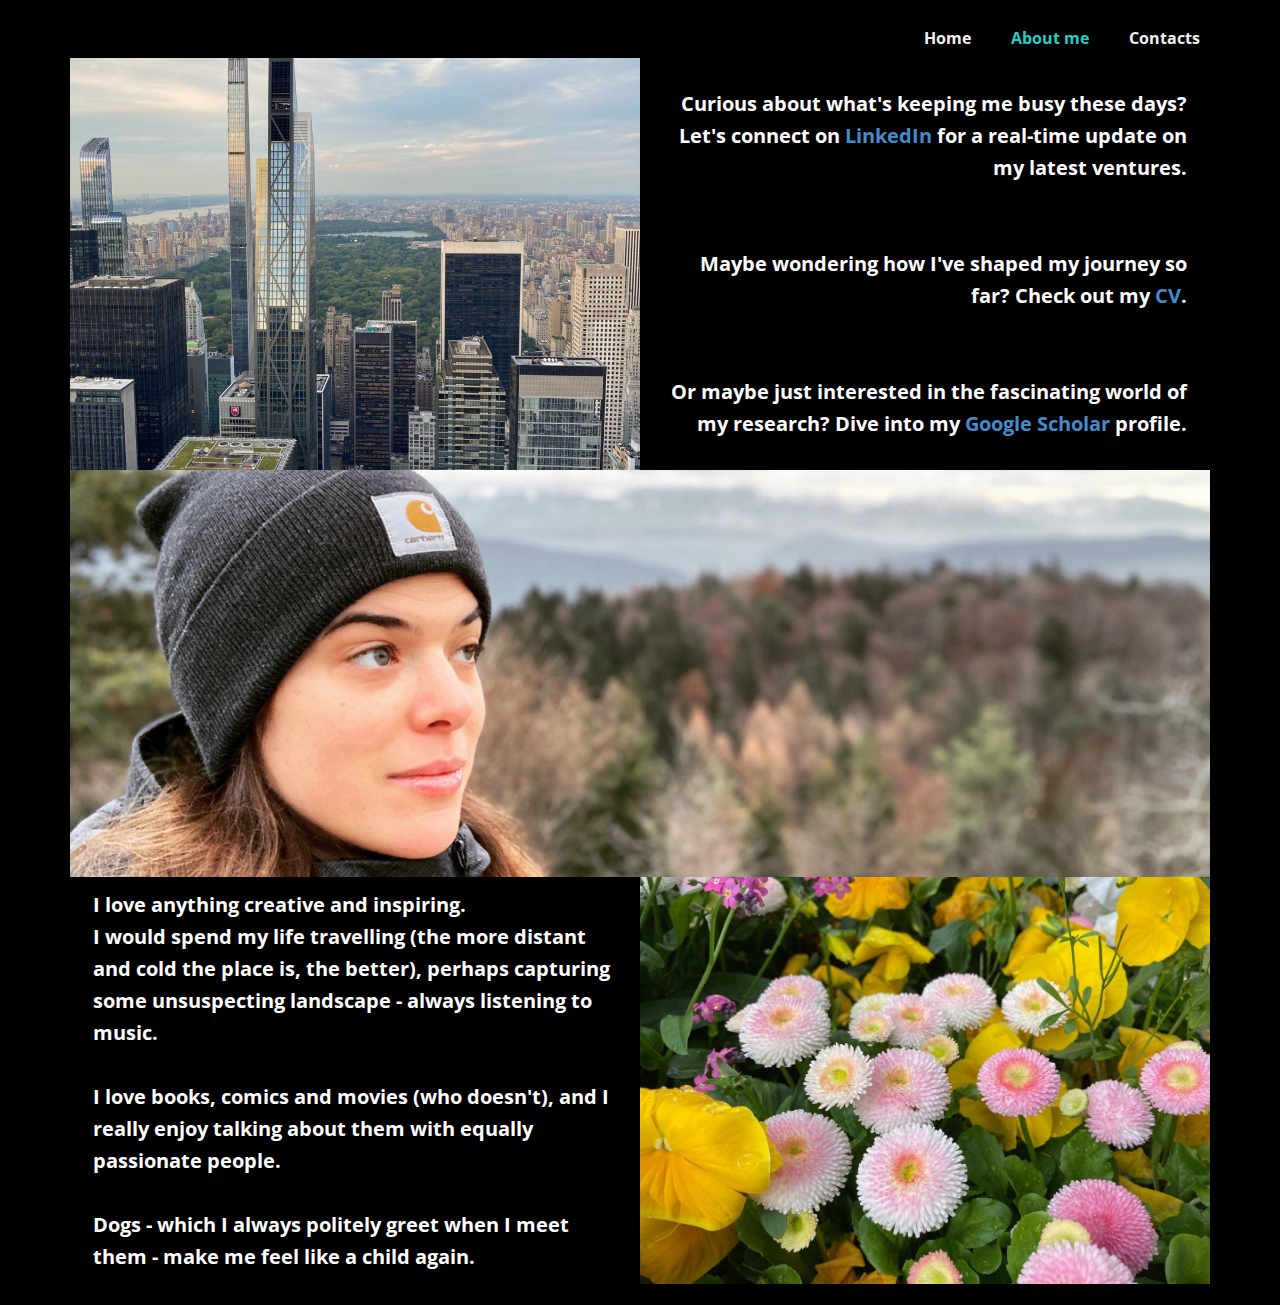
==== commit 2dbfe544: "Add files via upload" ====
--- a/About-me.html
+++ b/About-me.html
@@ -24,7 +24,7 @@
     <meta property="og:type" content="website">
   </head>
   <body class="u-body u-overlap u-overlap-contrast u-xl-mode" data-lang="it"><header class="u-black u-clearfix u-header u-sticky u-sticky-28a9" id="sec-6f5e" data-animation-name="" data-animation-duration="0" data-animation-delay="0" data-animation-direction=""><div class="u-clearfix u-sheet u-sheet-1">
-        <nav class="u-align-right u-dropdown-icon u-menu u-menu-dropdown u-offcanvas u-menu-1" data-responsive-from="XS">
+        <nav class="u-align-right u-dropdown-icon u-menu u-menu-one-level u-offcanvas u-menu-1" data-responsive-from="XS">
           <div class="menu-collapse" style="font-size: 1rem; letter-spacing: 0px; font-weight: 700;">
             <a class="u-border-1 u-border-grey-75 u-button-style u-custom-border u-custom-border-color u-custom-left-right-menu-spacing u-custom-padding-bottom u-custom-text-active-color u-custom-text-color u-custom-text-hover-color u-custom-top-bottom-menu-spacing u-nav-link u-palette-4-base u-text-active-palette-1-base u-text-hover-palette-2-base" href="#" style="background-image: none;">
               <svg class="u-svg-link" viewBox="0 0 24 24"><use xmlns:xlink="http://www.w3.org/1999/xlink" xlink:href="#menu-hamburger"></use></svg>
@@ -35,7 +35,6 @@
           <div class="u-custom-menu u-nav-container">
             <ul class="u-nav u-spacing-20 u-unstyled u-nav-1"><li class="u-nav-item"><a class="u-button-style u-nav-link u-text-active-palette-4-base u-text-grey-5 u-text-hover-palette-2-base" href="Home.html" style="padding: 10px;">Home</a>
 </li><li class="u-nav-item"><a class="u-button-style u-nav-link u-text-active-palette-4-base u-text-grey-5 u-text-hover-palette-2-base" href="About-me.html" style="padding: 10px;">About me</a>
-</li><li class="u-nav-item"><a class="u-button-style u-nav-link u-text-active-palette-4-base u-text-grey-5 u-text-hover-palette-2-base" href="#" style="padding: 10px;">Photos n Travels</a>
 </li><li class="u-nav-item"><a class="u-button-style u-nav-link u-text-active-palette-4-base u-text-grey-5 u-text-hover-palette-2-base" href="Contacts.html" style="padding: 10px;">Contacts</a>
 </li></ul>
           </div>
@@ -43,10 +42,9 @@
             <div class="u-black u-container-style u-inner-container-layout u-opacity u-opacity-95 u-sidenav">
               <div class="u-inner-container-layout u-sidenav-overflow">
                 <div class="u-menu-close"></div>
-                <ul class="u-align-center u-nav u-popupmenu-items u-unstyled u-nav-2"><li class="u-nav-item"><a class="u-button-style u-nav-link" href="Home.html" style="padding: 10px;">Home</a>
-</li><li class="u-nav-item"><a class="u-button-style u-nav-link" href="About-me.html" style="padding: 10px;">About me</a>
-</li><li class="u-nav-item"><a class="u-button-style u-nav-link" href="#" style="padding: 10px;">Photos n Travels</a>
-</li><li class="u-nav-item"><a class="u-button-style u-nav-link" href="Contacts.html" style="padding: 10px;">Contacts</a>
+                <ul class="u-align-center u-nav u-popupmenu-items u-unstyled u-nav-2"><li class="u-nav-item"><a class="u-button-style u-nav-link" href="Home.html">Home</a>
+</li><li class="u-nav-item"><a class="u-button-style u-nav-link" href="About-me.html">About me</a>
+</li><li class="u-nav-item"><a class="u-button-style u-nav-link" href="Contacts.html">Contacts</a>
 </li></ul>
               </div>
             </div>
--- a/nicepage.css
+++ b/nicepage.css
@@ -38222,7 +38222,7 @@
 
 /*end-variables sitestylecss*/
 .u-header .u-sheet-1 {
-  min-height: 50px;
+  min-height: 56px;
 }
 
 .u-header .u-menu-1 {
@@ -38230,9 +38230,8 @@
 }
 
 .u-header .u-nav-1 {
+  font-weight: 700;
   font-size: 1rem;
-  letter-spacing: 0px;
-  font-weight: 700;
 }
 
 .u-header .u-nav-2 {
@@ -38241,6 +38240,10 @@
 @media (max-width: 1199px) {
   .u-header .u-menu-1 {
     margin-right: 0;
+  }
+
+  .u-header .u-nav-1 {
+    letter-spacing: normal;
   }
 }
 
